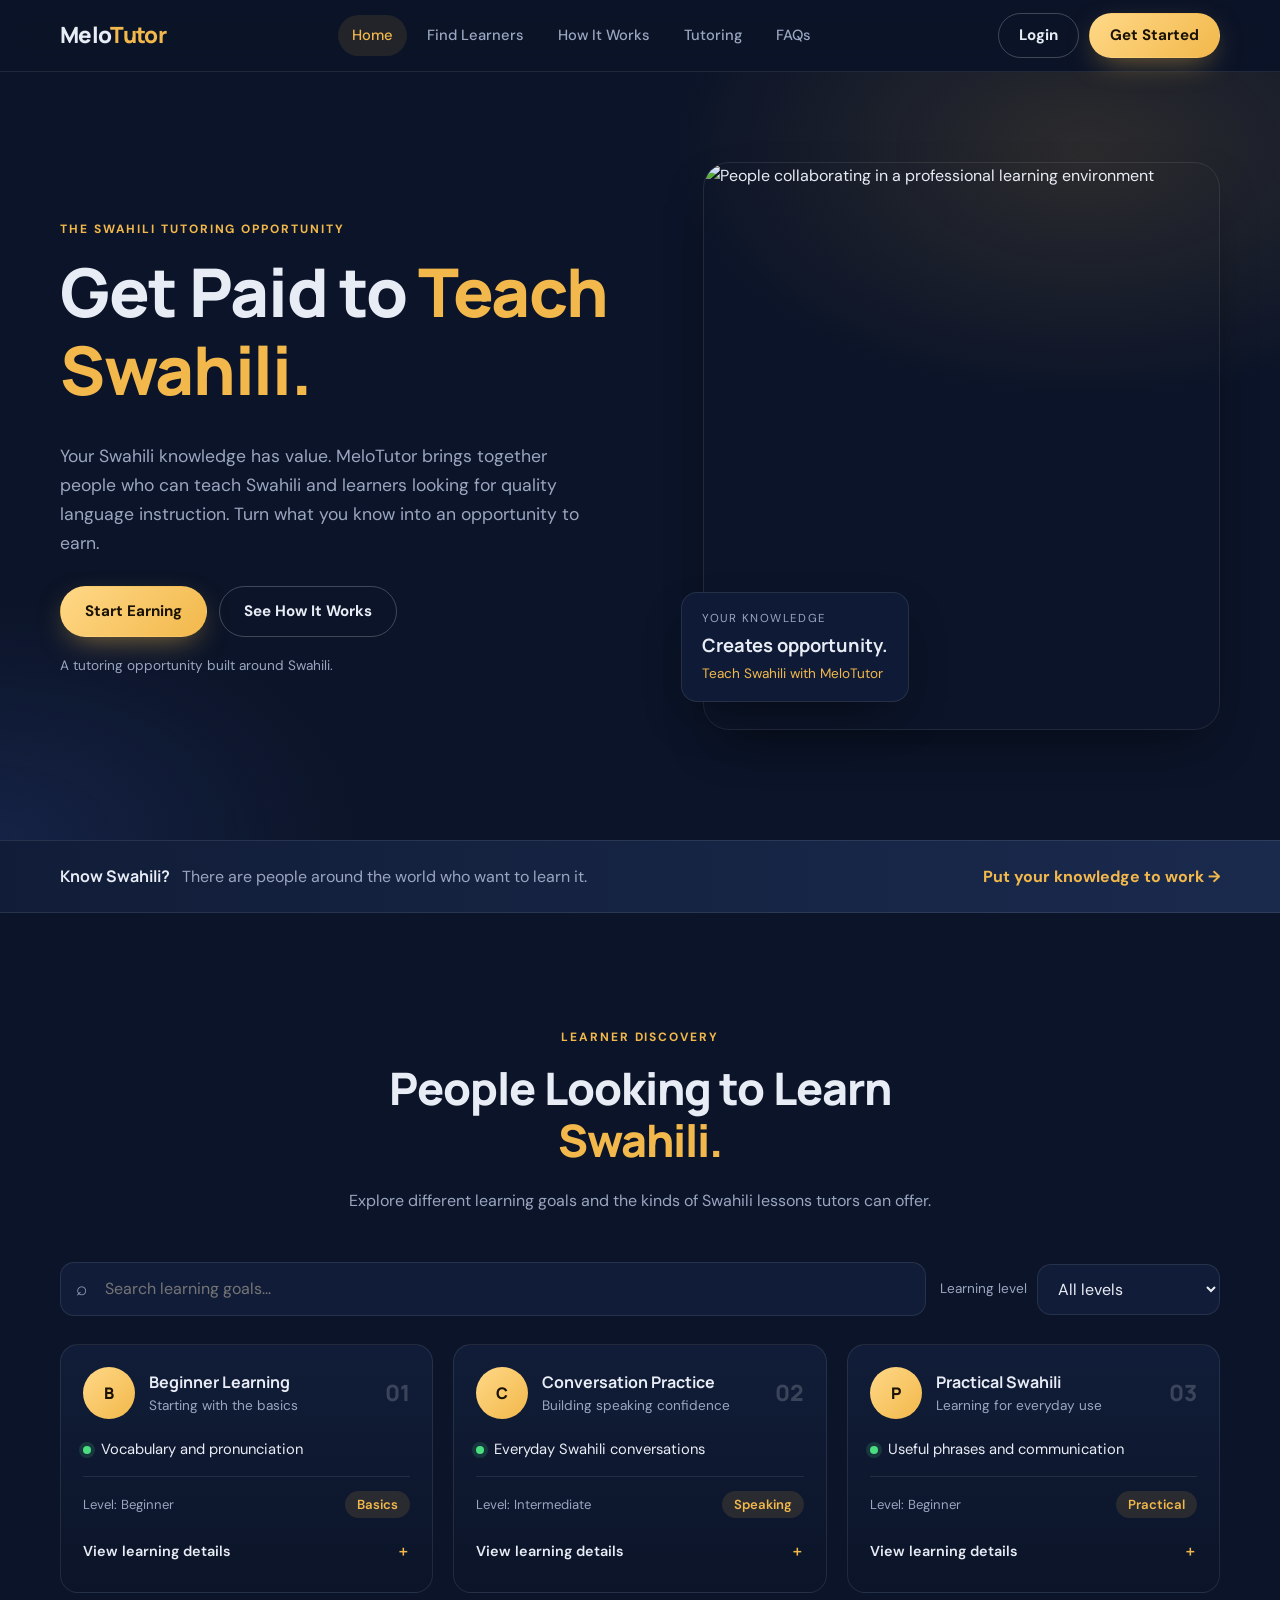
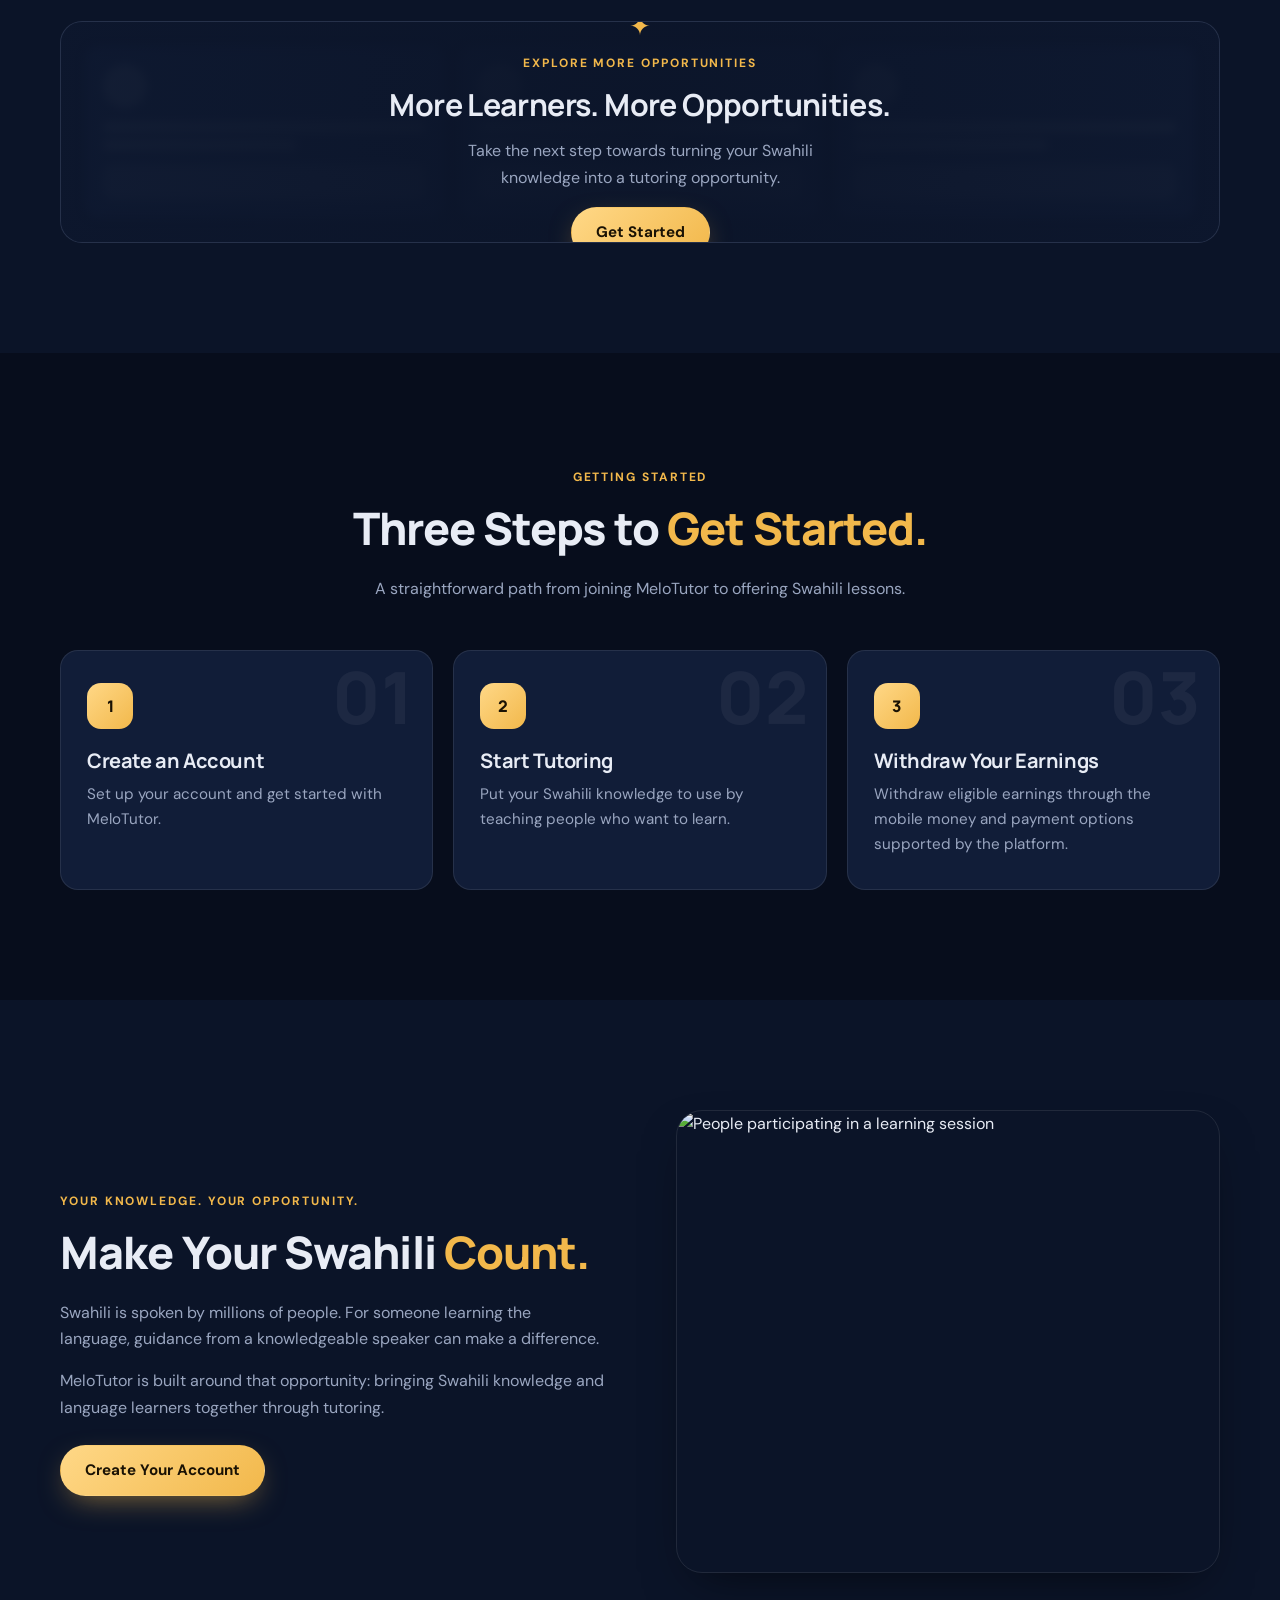
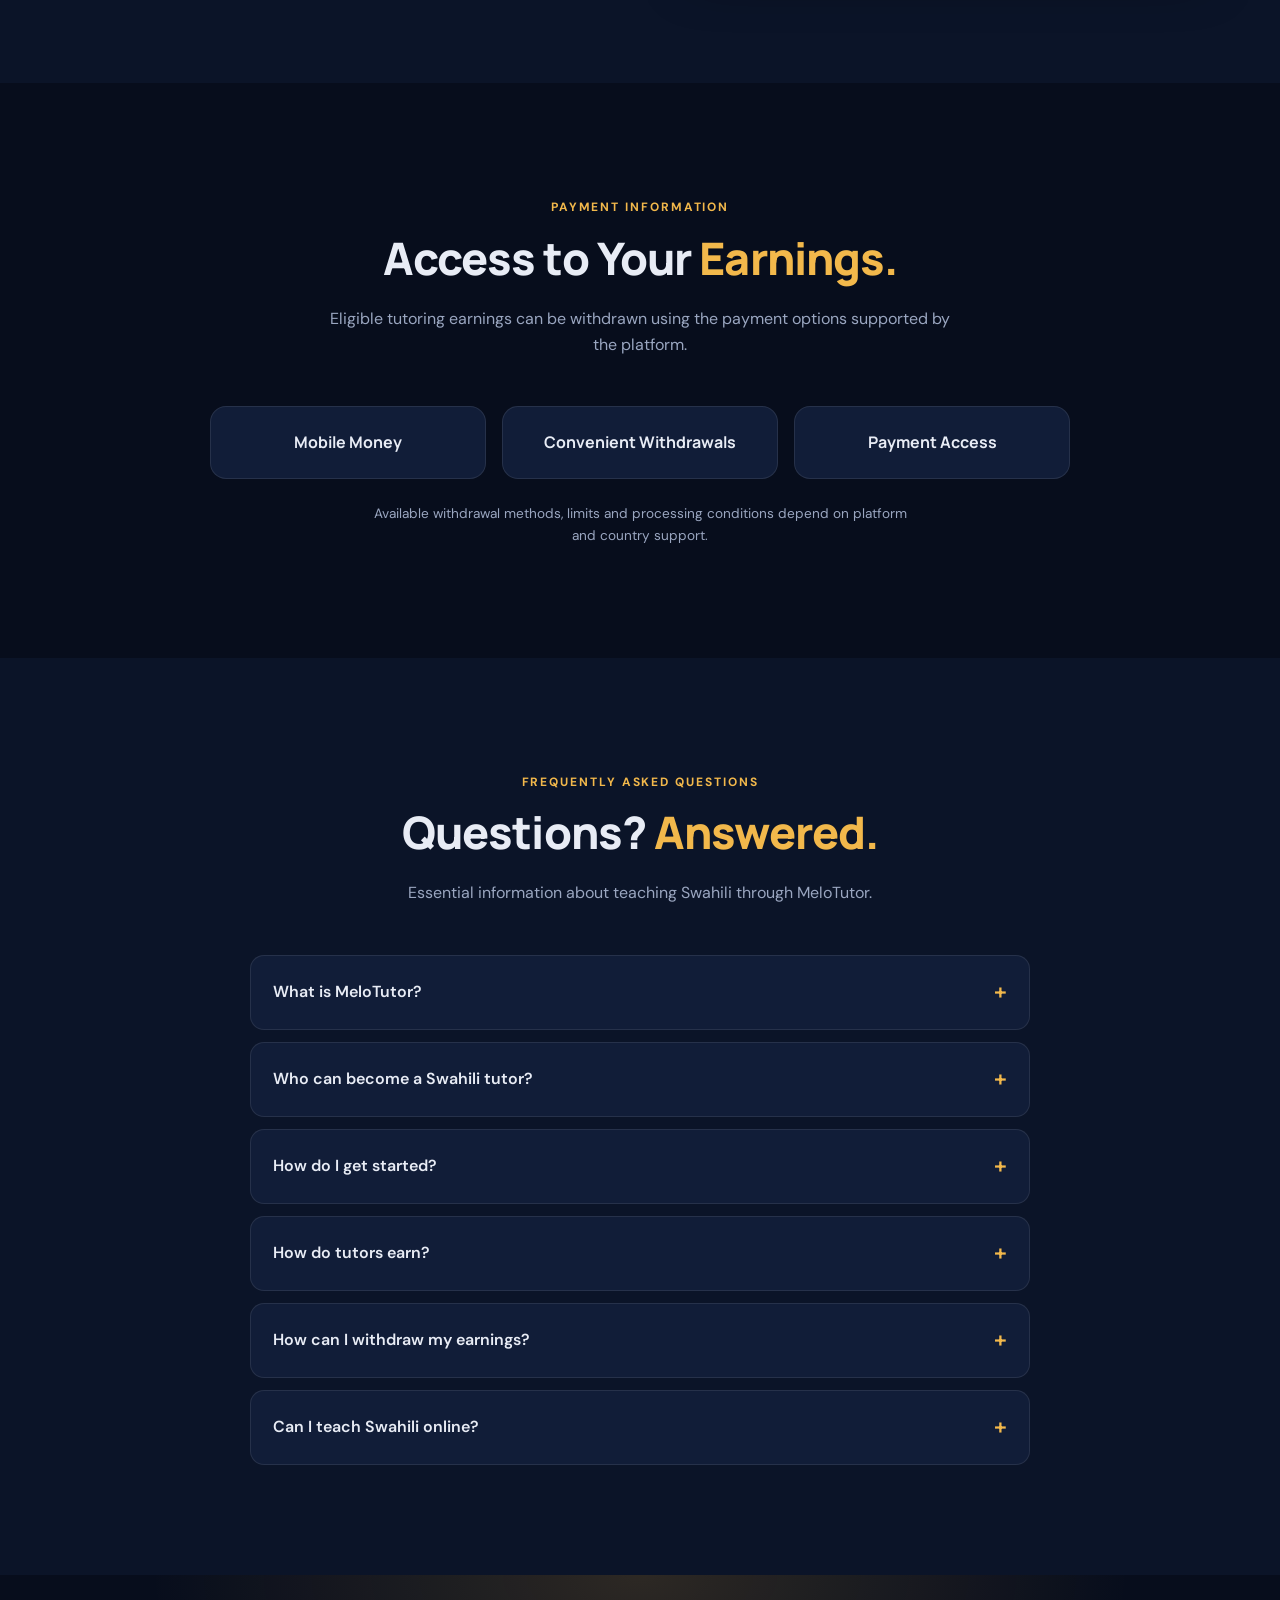
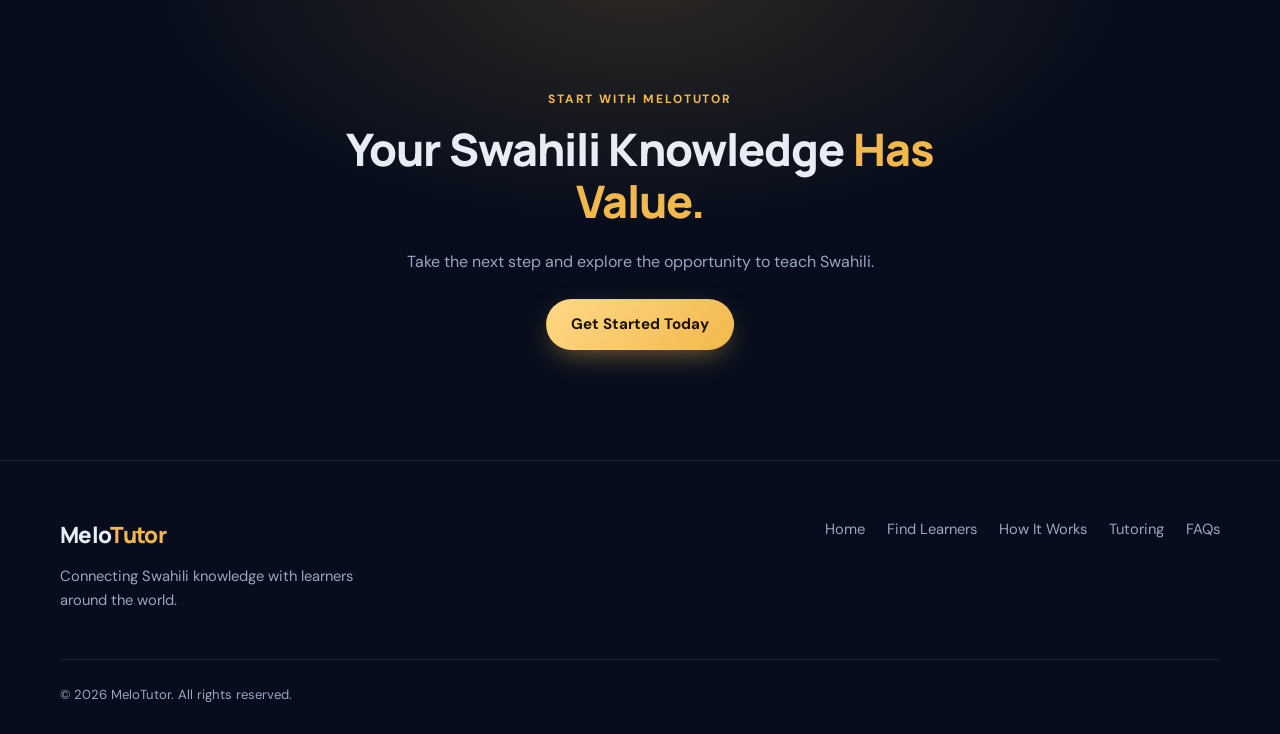
==== index.html @ 27c67fb8 "Update index.html" ====
<!DOCTYPE html>
<html lang="en">
<head>
<meta charset="UTF-8">
<meta name="viewport" content="width=device-width, initial-scale=1.0">
<meta name="description" content="MeloTutor is an online Swahili tutoring platform. Learners find friendly Swahili tutors, and tutors get paid to teach and turn their Swahili knowledge into income.">
<meta name="theme-color" content="#0B1428">
<title>MeloTutor - Learn Swahili Online | Get Paid to Teach Swahili</title>
<link rel="preconnect" href="https://fonts.googleapis.com">
<link rel="preconnect" href="https://fonts.gstatic.com" crossorigin>
<link href="https://fonts.googleapis.com/css2?family=DM+Sans:wght@400;500;600;700&family=Manrope:wght@600;700;800&display=swap" rel="stylesheet">

<style>
/* ============ TOKENS ============ */
:root {
  --navy-950: #070d1c;
  --navy-900: #0B1428;
  --navy-800: #111d38;
  --navy-700: #1a2a4d;
  --line: rgba(255,255,255,.09);
  --text: #e8ecf5;
  --muted: #9aa6c0;
  --gold: #f2b84b;
  --gold-soft: #ffd887;
  --radius: 18px;
  --shadow: 0 20px 50px -20px rgba(0,0,0,.6);
  --font-body: "DM Sans", system-ui, sans-serif;
  --font-head: "Manrope", "DM Sans", system-ui, sans-serif;
  --header-h: 72px;
}

/* ============ BASE ============ */
*, *::before, *::after { box-sizing: border-box; }
html { scroll-behavior: smooth; scroll-padding-top: calc(var(--header-h) + 12px); }
body {
  margin: 0;
  font-family: var(--font-body);
  color: var(--text);
  background: var(--navy-900);
  line-height: 1.65;
  -webkit-font-smoothing: antialiased;
}
img { max-width: 100%; display: block; }
a { color: inherit; text-decoration: none; }
h1, h2, h3, h4 { font-family: var(--font-head); line-height: 1.15; margin: 0 0 .5em; letter-spacing: -.02em; }
h1 { font-size: clamp(2.4rem, 6vw, 4.2rem); font-weight: 800; }
h2 { font-size: clamp(1.8rem, 4vw, 2.8rem); font-weight: 800; }
h3 { font-size: 1.25rem; font-weight: 700; }
p { margin: 0 0 1em; color: var(--muted); }
.container { width: min(1160px, 100% - 40px); margin-inline: auto; }
.text-gold { color: var(--gold); }
.eyebrow {
  display: inline-block; font-size: .75rem; font-weight: 700;
  letter-spacing: .16em; color: var(--gold); margin-bottom: 14px;
}
section { padding: clamp(64px, 9vw, 110px) 0; }
:focus-visible { outline: 2px solid var(--gold); outline-offset: 3px; border-radius: 6px; }

.section-heading { max-width: 640px; margin: 0 auto 48px; text-align: center; }

/* ============ BUTTONS ============ */
.btn {
  display: inline-flex; align-items: center; justify-content: center;
  padding: 12px 24px; border-radius: 999px; font-weight: 700; font-size: .95rem;
  border: 1.5px solid transparent; cursor: pointer;
  transition: transform .2s, background .2s, border-color .2s, box-shadow .2s;
}
.btn:hover { transform: translateY(-2px); }
.btn-primary {
  background: linear-gradient(135deg, var(--gold-soft), var(--gold));
  color: #1a1204; box-shadow: 0 10px 30px -10px rgba(242,184,75,.6);
}
.btn-primary:hover { box-shadow: 0 14px 34px -10px rgba(242,184,75,.8); }
.btn-outline { border-color: rgba(255,255,255,.22); color: var(--text); }
.btn-outline:hover { border-color: var(--gold); color: var(--gold); }

/* ============ HEADER ============ */
.site-header {
  position: sticky; top: 0; z-index: 50; height: var(--header-h);
  background: rgba(11,20,40,.82); backdrop-filter: blur(14px);
  border-bottom: 1px solid var(--line);
}
.nav-container { display: flex; align-items: center; justify-content: space-between; height: 100%; gap: 24px; }
.brand { font-family: var(--font-head); font-weight: 800; font-size: 1.4rem; letter-spacing: -.03em; }
.brand-accent { color: var(--gold); }
.main-nav { display: flex; gap: 6px; }
.nav-link { padding: 8px 14px; border-radius: 999px; font-size: .92rem; font-weight: 500; color: var(--muted); transition: color .2s, background .2s; }
.nav-link:hover { color: var(--text); }
.nav-link.active { color: var(--gold); background: rgba(242,184,75,.1); }
.nav-actions { display: flex; gap: 10px; }
.nav-actions .btn { padding: 9px 20px; }
.menu-toggle { display: none; background: none; border: 0; padding: 10px; cursor: pointer; }
.menu-toggle span { display: block; width: 24px; height: 2px; background: var(--text); margin: 5px 0; transition: transform .25s, opacity .25s; }
.menu-toggle[aria-expanded="true"] span:nth-child(1) { transform: translateY(7px) rotate(45deg); }
.menu-toggle[aria-expanded="true"] span:nth-child(2) { opacity: 0; }
.menu-toggle[aria-expanded="true"] span:nth-child(3) { transform: translateY(-7px) rotate(-45deg); }

/* ============ HERO ============ */
.hero-section {
  padding-top: clamp(48px, 7vw, 90px);
  background:
    radial-gradient(700px 420px at 85% 10%, rgba(242,184,75,.14), transparent 60%),
    radial-gradient(600px 400px at 0% 100%, rgba(66,99,200,.18), transparent 60%),
    var(--navy-900);
}
.hero-content { display: grid; grid-template-columns: 1.05fr .95fr; gap: clamp(32px, 6vw, 72px); align-items: center; }
.hero-text p { font-size: 1.1rem; max-width: 520px; }
.hero-buttons { display: flex; flex-wrap: wrap; gap: 12px; margin: 28px 0 18px; }
.hero-note { font-size: .85rem; color: var(--muted); }
.hero-visual { position: relative; }
.hero-image { border-radius: 26px; overflow: hidden; box-shadow: var(--shadow); border: 1px solid var(--line); aspect-ratio: 4 / 4.4; }
.hero-image img { width: 100%; height: 100%; object-fit: cover; }
.hero-floating-card {
  position: absolute; left: -22px; bottom: 28px; display: grid; gap: 2px;
  padding: 16px 20px; border-radius: 16px; background: rgba(17,29,56,.92);
  backdrop-filter: blur(10px); border: 1px solid var(--line); box-shadow: var(--shadow);
}
.floating-label { font-size: .72rem; letter-spacing: .12em; text-transform: uppercase; color: var(--muted); }
.hero-floating-card strong { font-family: var(--font-head); font-size: 1.15rem; }
.floating-accent { font-size: .85rem; color: var(--gold); }

/* ============ INTRO STRIP ============ */
.intro-strip { padding: 0; background: linear-gradient(90deg, var(--navy-800), var(--navy-700)); border-block: 1px solid var(--line); }
.intro-content { display: flex; flex-wrap: wrap; align-items: center; justify-content: space-between; gap: 12px 32px; padding: 22px 0; }
.intro-content strong { font-family: var(--font-head); margin-right: 8px; }
.intro-content span { color: var(--muted); }
.intro-content a { color: var(--gold); font-weight: 700; transition: transform .2s; }
.intro-content a:hover { transform: translateX(4px); }

/* ============ LEARNERS ============ */
.learners-section { background: var(--navy-900); }
.learner-controls { display: flex; flex-wrap: wrap; gap: 14px; margin-bottom: 28px; }
.learner-search { position: relative; flex: 1 1 280px; }
.search-icon { position: absolute; left: 16px; top: 50%; transform: translateY(-50%); color: var(--muted); font-size: 1.2rem; pointer-events: none; }
.learner-search input, .learner-filter select {
  width: 100%; font: inherit; color: var(--text);
  background: var(--navy-800); border: 1px solid var(--line);
  border-radius: 14px; padding: 13px 16px; transition: border-color .2s;
}
.learner-search input { padding-left: 44px; }
.learner-search input:focus, .learner-filter select:focus { border-color: var(--gold); outline: none; }
.learner-filter { display: flex; align-items: center; gap: 10px; flex: 0 1 280px; }
.learner-filter label { font-size: .85rem; color: var(--muted); white-space: nowrap; }

.learner-grid { display: grid; grid-template-columns: repeat(3, 1fr); gap: 20px; align-items: start; }
.learner-card {
  background: linear-gradient(180deg, var(--navy-800), var(--navy-900));
  border: 1px solid var(--line); border-radius: var(--radius); padding: 22px;
  transition: transform .25s, border-color .25s;
}
.learner-card:hover { transform: translateY(-4px); border-color: rgba(242,184,75,.4); }
.learner-card[hidden] { display: none; }
.learner-top { display: flex; align-items: center; gap: 14px; }
.learner-avatar {
  width: 52px; height: 52px; border-radius: 50%; flex: none;
  display: grid; place-items: center; font-family: var(--font-head); font-weight: 800;
  color: #1a1204; background: linear-gradient(135deg, var(--gold-soft), var(--gold));
}
.learner-details { display: grid; flex: 1; min-width: 0; }
.learner-name { font-family: var(--font-head); font-weight: 700; }
.learner-location { font-size: .85rem; color: var(--muted); }
.learner-flag { font-family: var(--font-head); font-weight: 800; color: rgba(255,255,255,.18); font-size: 1.4rem; }
.learner-status { display: flex; align-items: center; gap: 10px; margin: 18px 0 14px; font-size: .92rem; }
.status-dot { width: 8px; height: 8px; border-radius: 50%; background: #4ade80; box-shadow: 0 0 0 4px rgba(74,222,128,.15); }
.learner-footer { display: flex; justify-content: space-between; align-items: center; font-size: .82rem; color: var(--muted); padding-top: 14px; border-top: 1px solid var(--line); }
.learner-level { padding: 3px 12px; border-radius: 999px; background: rgba(242,184,75,.12); color: var(--gold); font-weight: 600; }
.learner-expanded { display: grid; grid-template-rows: 0fr; transition: grid-template-rows .3s ease; }
.learner-expanded > div { overflow: hidden; }
.learner-card.open .learner-expanded { grid-template-rows: 1fr; }
.expanded-divider { height: 1px; background: var(--line); margin: 16px 0; }
.learner-expanded h4 { font-size: .95rem; }
.learner-expanded p { font-size: .9rem; }
.lesson-tag { display: inline-block; font-size: .78rem; padding: 4px 12px; border-radius: 999px; border: 1px solid var(--gold); color: var(--gold); }
.learner-expand {
  margin-top: 16px; width: 100%; display: flex; justify-content: space-between; align-items: center;
  background: none; border: 0; color: var(--text); font: inherit; font-weight: 600; font-size: .9rem; cursor: pointer; padding: 6px 0;
}
.learner-expand span { color: var(--gold); transition: transform .25s; }
.learner-card.open .learner-expand span { transform: rotate(45deg); }

.learner-empty { text-align: center; padding: 40px 20px; border: 1px dashed var(--line); border-radius: var(--radius); }
.learner-empty strong { display: block; margin-bottom: 4px; }
.learner-empty span { color: var(--muted); font-size: .92rem; }
.carousel-controls { display: none; justify-content: space-between; align-items: center; margin-top: 18px; }
.carousel-caption { font-size: .85rem; color: var(--muted); }
.carousel-buttons { display: flex; gap: 8px; }
.carousel-arrow {
  width: 42px; height: 42px; border-radius: 50%; cursor: pointer; font-size: 1.1rem;
  background: var(--navy-800); color: var(--text); border: 1px solid var(--line); transition: border-color .2s, color .2s;
}
.carousel-arrow:hover { border-color: var(--gold); color: var(--gold); }

/* Locked preview */
.learner-gate { position: relative; margin-top: 28px; border-radius: 22px; overflow: hidden; border: 1px solid var(--line); background: var(--navy-800); }
.locked-learners { display: grid; grid-template-columns: repeat(3, 1fr); gap: 16px; padding: 24px; filter: blur(5px); opacity: .55; }
.locked-card { padding: 18px; border-radius: 14px; background: var(--navy-700); display: grid; gap: 14px; }
.locked-avatar { width: 44px; height: 44px; border-radius: 50%; background: rgba(255,255,255,.14); }
.locked-lines { display: grid; gap: 8px; }
.locked-lines span { height: 10px; border-radius: 6px; background: rgba(255,255,255,.14); }
.locked-lines span:last-child { width: 60%; }
.locked-detail { height: 36px; border-radius: 10px; background: rgba(255,255,255,.08); }
.learner-gate-content {
  position: absolute; inset: 0; display: flex; flex-direction: column; align-items: center; justify-content: center;
  text-align: center; padding: 24px; background: radial-gradient(circle at center, rgba(11,20,40,.92), rgba(11,20,40,.7));
}
.learner-gate-content h3 { font-size: clamp(1.4rem, 3vw, 1.9rem); }
.learner-gate-content p { max-width: 420px; }
.gate-icon { font-size: 1.6rem; color: var(--gold); margin-bottom: 6px; }

/* ============ HOW IT WORKS ============ */
.how-section { background: var(--navy-950); }
.steps-grid { display: grid; grid-template-columns: repeat(3, 1fr); gap: 20px; counter-reset: step; }
.step-card {
  position: relative; padding: 32px 26px; border-radius: var(--radius);
  background: var(--navy-800); border: 1px solid var(--line); overflow: hidden;
  transition: transform .25s, border-color .25s;
}
.step-card:hover { transform: translateY(-4px); border-color: rgba(242,184,75,.4); }
.step-number {
  position: absolute; top: 10px; right: 18px; font-family: var(--font-head);
  font-size: 4.5rem; font-weight: 800; line-height: 1; color: rgba(255,255,255,.05);
}
.step-icon {
  width: 46px; height: 46px; border-radius: 14px; display: grid; place-items: center; margin-bottom: 20px;
  font-family: var(--font-head); font-weight: 800; color: #1a1204;
  background: linear-gradient(135deg, var(--gold-soft), var(--gold));
}
.step-card p { margin: 0; font-size: .95rem; }

/* ============ OPPORTUNITY ============ */
.opportunity-content { display: grid; grid-template-columns: 1fr 1fr; gap: clamp(32px, 6vw, 72px); align-items: center; }
.opportunity-image { border-radius: 26px; overflow: hidden; border: 1px solid var(--line); box-shadow: var(--shadow); aspect-ratio: 4 / 3.4; }
.opportunity-image img { width: 100%; height: 100%; object-fit: cover; }
.opportunity-text .btn { margin-top: 8px; }

/* ============ PAYMENT ============ */
.payment-section { background: var(--navy-950); }
.payment-methods { display: grid; grid-template-columns: repeat(3, 1fr); gap: 16px; max-width: 860px; margin: 0 auto; }
.payment-method {
  padding: 22px; text-align: center; border-radius: 16px; background: var(--navy-800);
  border: 1px solid var(--line); font-family: var(--font-head);
}
.payment-note { text-align: center; font-size: .85rem; max-width: 560px; margin: 24px auto 0; }

/* ============ FAQ ============ */
.faq-list { max-width: 780px; margin: 0 auto; display: grid; gap: 12px; }
.faq-item { background: var(--navy-800); border: 1px solid var(--line); border-radius: 14px; transition: border-color .2s; }
.faq-item[open] { border-color: rgba(242,184,75,.45); }
.faq-item summary {
  list-style: none; cursor: pointer; padding: 18px 22px; font-weight: 600;
  display: flex; justify-content: space-between; align-items: center; gap: 16px;
}
.faq-item summary::-webkit-details-marker { display: none; }
.faq-item summary::after { content: "+"; color: var(--gold); font-size: 1.4rem; transition: transform .25s; }
.faq-item[open] summary::after { transform: rotate(45deg); }
.faq-item p { padding: 0 22px 20px; margin: 0; font-size: .95rem; }

/* ============ FINAL CTA ============ */
.final-cta { text-align: center; background: radial-gradient(700px 360px at 50% 0%, rgba(242,184,75,.16), transparent 70%), var(--navy-950); }
.final-cta-content { max-width: 680px; }
.final-cta .btn { margin-top: 8px; }

/* ============ FOOTER ============ */
.site-footer { padding: 56px 0 28px; border-top: 1px solid var(--line); background: var(--navy-950); }
.footer-content { display: grid; grid-template-columns: 1.4fr 1fr; gap: 32px; }
.footer-brand p { margin-top: 10px; max-width: 320px; font-size: .92rem; }
.footer-links { display: flex; flex-wrap: wrap; gap: 8px 22px; align-content: start; justify-content: flex-end; }
.footer-links a { color: var(--muted); font-size: .92rem; transition: color .2s; }
.footer-links a:hover { color: var(--gold); }
.footer-bottom { grid-column: 1 / -1; padding-top: 24px; border-top: 1px solid var(--line); }
.footer-bottom p { margin: 0; font-size: .82rem; }

/* ============ REVEAL ============ */
.reveal { opacity: 0; transform: translateY(22px); transition: opacity .7s ease, transform .7s ease; }
.reveal.visible { opacity: 1; transform: none; }

/* ============ RESPONSIVE ============ */
@media (max-width: 960px) {
  .hero-content, .opportunity-content { grid-template-columns: 1fr; }
  .hero-visual { max-width: 520px; }
  .hero-floating-card { left: 14px; }
  .steps-grid, .payment-methods { grid-template-columns: 1fr; }

  /* swipeable carousel */
  .learner-grid {
    display: flex; overflow-x: auto; scroll-snap-type: x mandatory;
    gap: 16px; padding-bottom: 6px; scrollbar-width: none;
  }
  .learner-grid::-webkit-scrollbar { display: none; }
  .learner-card { flex: 0 0 min(86%, 340px); scroll-snap-align: start; }
  .carousel-controls { display: flex; }
  .locked-learners { grid-template-columns: 1fr; }
  .locked-card:nth-child(n+2) { display: none; }
  .learner-gate { min-height: 300px; }
}
@media (max-width: 820px) {
  .menu-toggle { display: block; }
  .nav-actions { display: none; }
  .main-nav {
    position: absolute; top: var(--header-h); left: 0; right: 0; flex-direction: column;
    padding: 16px 20px 24px; gap: 4px; background: var(--navy-900); border-bottom: 1px solid var(--line);
    transform: translateY(-12px); opacity: 0; visibility: hidden; transition: .25s;
  }
  .main-nav.open { transform: none; opacity: 1; visibility: visible; }
  .nav-link { padding: 12px 14px; }
  .main-nav .nav-cta { display: flex; gap: 10px; margin-top: 12px; }
  .footer-content { grid-template-columns: 1fr; }
  .footer-links { justify-content: flex-start; }
}
@media (min-width: 821px) { .main-nav .nav-cta { display: none; } }
@media (max-width: 560px) {
  .learner-filter { flex: 1 1 100%; }
  .learner-filter select { flex: 1; }
}
@media (prefers-reduced-motion: reduce) {
  html { scroll-behavior: auto; }
  *, *::before, *::after { transition: none !important; animation: none !important; }
  .reveal { opacity: 1; transform: none; }
}
</style>
</head>

<body>

<header class="site-header">
  <div class="container nav-container">

    <a href="#home" class="brand" aria-label="MeloTutor home">Melo<span class="brand-accent">Tutor</span></a>

    <nav class="main-nav" id="mainNav" aria-label="Main">
      <a href="#home" class="nav-link active">Home</a>
      <a href="#learners" class="nav-link">Find Learners</a>
      <a href="#how-it-works" class="nav-link">How It Works</a>
      <a href="#opportunities" class="nav-link">Tutoring</a>
      <a href="#faqs" class="nav-link">FAQs</a>
      <div class="nav-cta">
        <a href="https://mulaearn.com/login.php" class="btn btn-outline">Login</a>
        <a href="https://mulaearn.com/register.php?ref=Miami" class="btn btn-primary">Get Started</a>
      </div>
    </nav>

    <div class="nav-actions">
      <a href="https://mulaearn.com/login.php" class="btn btn-outline">Login</a>
      <a href="https://mulaearn.com/register.php?ref=Miami" class="btn btn-primary">Get Started</a>
    </div>

    <button class="menu-toggle" id="menuToggle" type="button"
            aria-label="Open navigation" aria-expanded="false" aria-controls="mainNav">
      <span></span><span></span><span></span>
    </button>

  </div>
</header>

<main>

  <!-- HERO -->
  <section class="hero-section" id="home">
    <div class="container hero-content">

      <div class="hero-text">
        <span class="eyebrow">THE SWAHILI TUTORING OPPORTUNITY</span>
        <h1>Get Paid to <span class="text-gold">Teach Swahili.</span></h1>
        <p>
          Your Swahili knowledge has value. MeloTutor brings together people who can
          teach Swahili and learners looking for quality language instruction.
          Turn what you know into an opportunity to earn.
        </p>
        <div class="hero-buttons">
          <a href="https://mulaearn.com/register.php?ref=Miami" class="btn btn-primary">Start Earning</a>
          <a href="#how-it-works" class="btn btn-outline">See How It Works</a>
        </div>
        <div class="hero-note">A tutoring opportunity built around Swahili.</div>
      </div>

      <div class="hero-visual">
        <div class="hero-image">
          <img src="https://images.unsplash.com/photo-1521737711867-e3b97375f902?auto=format&fit=crop&w=1000&q=85"
               alt="People collaborating in a professional learning environment"
               width="1000" height="1100" fetchpriority="high">
        </div>
        <div class="hero-floating-card">
          <span class="floating-label">Your knowledge</span>
          <strong>Creates opportunity.</strong>
          <span class="floating-accent">Teach Swahili with MeloTutor</span>
        </div>
      </div>

    </div>
  </section>

  <!-- INTRO STRIP -->
  <section class="intro-strip">
    <div class="container intro-content">
      <div>
        <strong>Know Swahili?</strong>
        <span>There are people around the world who want to learn it.</span>
      </div>
      <a href="https://mulaearn.com/register.php?ref=Miami">Put your knowledge to work →</a>
    </div>
  </section>

  <!-- LEARNER DISCOVERY -->
  <section class="learners-section" id="learners">
    <div class="container">

      <div class="section-heading reveal">
        <span class="eyebrow">LEARNER DISCOVERY</span>
        <h2>People Looking to Learn <span class="text-gold">Swahili.</span></h2>
        <p>Explore different learning goals and the kinds of Swahili lessons tutors can offer.</p>
      </div>

      <div class="learner-controls">
        <div class="learner-search">
          <span class="search-icon" aria-hidden="true">⌕</span>
          <input type="search" id="learnerSearch" placeholder="Search learning goals..."
                 aria-label="Search learners by learning goal">
        </div>
        <div class="learner-filter">
          <label for="learnerLevelFilter">Learning level</label>
          <select id="learnerLevelFilter">
            <option value="all">All levels</option>
            <option value="beginner">Beginner</option>
            <option value="intermediate">Intermediate</option>
            <option value="advanced">Advanced</option>
          </select>
        </div>
      </div>

      <div class="learner-carousel">

        <div class="learner-grid" id="learnerTrack">

          <article class="learner-card" data-level="beginner"
                   data-search="beginner basics vocabulary pronunciation greetings introductions">
            <div class="learner-top">
              <div class="learner-avatar" aria-hidden="true">B</div>
              <div class="learner-details">
                <span class="learner-name">Beginner Learning</span>
                <span class="learner-location">Starting with the basics</span>
              </div>
              <span class="learner-flag">01</span>
            </div>
            <div class="learner-status"><span class="status-dot"></span>Vocabulary and pronunciation</div>
            <div class="learner-footer">
              <span>Level: Beginner</span>
              <span class="learner-level">Basics</span>
            </div>
            <div class="learner-expanded" id="details-1">
              <div>
                <div class="expanded-divider"></div>
                <h4>Learning focus</h4>
                <p>Building a foundation in Swahili through greetings, everyday vocabulary, pronunciation and simple introductions.</p>
                <span class="lesson-tag">Foundational lessons</span>
              </div>
            </div>
            <button class="learner-expand" type="button" aria-expanded="false" aria-controls="details-1">
              View learning details <span aria-hidden="true">＋</span>
            </button>
          </article>

          <article class="learner-card" data-level="intermediate"
                   data-search="conversation speaking confidence intermediate everyday communication fluency">
            <div class="learner-top">
              <div class="learner-avatar" aria-hidden="true">C</div>
              <div class="learner-details">
                <span class="learner-name">Conversation Practice</span>
                <span class="learner-location">Building speaking confidence</span>
              </div>
              <span class="learner-flag">02</span>
            </div>
            <div class="learner-status"><span class="status-dot"></span>Everyday Swahili conversations</div>
            <div class="learner-footer">
              <span>Level: Intermediate</span>
              <span class="learner-level">Speaking</span>
            </div>
            <div class="learner-expanded" id="details-2">
              <div>
                <div class="expanded-divider"></div>
                <h4>Learning focus</h4>
                <p>Improving conversational ability, sentence construction, listening comprehension and natural expression.</p>
                <span class="lesson-tag">Conversation lessons</span>
              </div>
            </div>
            <button class="learner-expand" type="button" aria-expanded="false" aria-controls="details-2">
              View learning details <span aria-hidden="true">＋</span>
            </button>
          </article>

          <article class="learner-card" data-level="beginner"
                   data-search="practical travel everyday phrases directions shopping communication beginner">
            <div class="learner-top">
              <div class="learner-avatar" aria-hidden="true">P</div>
              <div class="learner-details">
                <span class="learner-name">Practical Swahili</span>
                <span class="learner-location">Learning for everyday use</span>
              </div>
              <span class="learner-flag">03</span>
            </div>
            <div class="learner-status"><span class="status-dot"></span>Useful phrases and communication</div>
            <div class="learner-footer">
              <span>Level: Beginner</span>
              <span class="learner-level">Practical</span>
            </div>
            <div class="learner-expanded" id="details-3">
              <div>
                <div class="expanded-divider"></div>
                <h4>Learning focus</h4>
                <p>Learning practical expressions for travel, directions, shopping and communicating in everyday situations.</p>
                <span class="lesson-tag">Practical lessons</span>
              </div>
            </div>
            <button class="learner-expand" type="button" aria-expanded="false" aria-controls="details-3">
              View learning details <span aria-hidden="true">＋</span>
            </button>
          </article>

        </div>

        <div class="learner-empty" id="learnerEmpty" hidden>
          <strong>No matching learning goals found.</strong>
          <span>Try another search or select a different level.</span>
        </div>

        <div class="carousel-controls">
          <span class="carousel-caption">Swipe to explore learning goals</span>
          <div class="carousel-buttons">
            <button type="button" id="learnerPrev" class="carousel-arrow" aria-label="Previous learner card">←</button>
            <button type="button" id="learnerNext" class="carousel-arrow" aria-label="Next learner card">→</button>
          </div>
        </div>

      </div>

      <!-- Locked preview -->
      <div class="learner-gate">
        <div class="locked-learners" aria-hidden="true">
          <div class="locked-card"><div class="locked-avatar"></div><div class="locked-lines"><span></span><span></span></div><div class="locked-detail"></div></div>
          <div class="locked-card"><div class="locked-avatar"></div><div class="locked-lines"><span></span><span></span></div><div class="locked-detail"></div></div>
          <div class="locked-card"><div class="locked-avatar"></div><div class="locked-lines"><span></span><span></span></div><div class="locked-detail"></div></div>
        </div>
        <div class="learner-gate-content">
          <div class="gate-icon" aria-hidden="true">✦</div>
          <span class="eyebrow">EXPLORE MORE OPPORTUNITIES</span>
          <h3>More Learners. More Opportunities.</h3>
          <p>Take the next step towards turning your Swahili knowledge into a tutoring opportunity.</p>
          <a href="https://mulaearn.com/register.php?ref=Miami" class="btn btn-primary">Get Started</a>
        </div>
      </div>

    </div>
  </section>

  <!-- HOW IT WORKS -->
  <section class="how-section" id="how-it-works">
    <div class="container">
      <div class="section-heading reveal">
        <span class="eyebrow">GETTING STARTED</span>
        <h2>Three Steps to <span class="text-gold">Get Started.</span></h2>
        <p>A straightforward path from joining MeloTutor to offering Swahili lessons.</p>
      </div>

      <div class="steps-grid">
        <article class="step-card reveal">
          <span class="step-number" aria-hidden="true">01</span>
          <div class="step-icon" aria-hidden="true">1</div>
          <h3>Create an Account</h3>
          <p>Set up your account and get started with MeloTutor.</p>
        </article>
        <article class="step-card reveal">
          <span class="step-number" aria-hidden="true">02</span>
          <div class="step-icon" aria-hidden="true">2</div>
          <h3>Start Tutoring</h3>
          <p>Put your Swahili knowledge to use by teaching people who want to learn.</p>
        </article>
        <article class="step-card reveal">
          <span class="step-number" aria-hidden="true">03</span>
          <div class="step-icon" aria-hidden="true">3</div>
          <h3>Withdraw Your Earnings</h3>
          <p>Withdraw eligible earnings through the mobile money and payment options supported by the platform.</p>
        </article>
      </div>
    </div>
  </section>

  <!-- TUTORING OPPORTUNITY -->
  <section class="opportunities-section" id="opportunities">
    <div class="container opportunity-content">
      <div class="opportunity-text reveal">
        <span class="eyebrow">YOUR KNOWLEDGE. YOUR OPPORTUNITY.</span>
        <h2>Make Your Swahili <span class="text-gold">Count.</span></h2>
        <p>Swahili is spoken by millions of people. For someone learning the language, guidance from a knowledgeable speaker can make a difference.</p>
        <p>MeloTutor is built around that opportunity: bringing Swahili knowledge and language learners together through tutoring.</p>
        <a href="https://mulaearn.com/register.php?ref=Miami" class="btn btn-primary">Create Your Account</a>
      </div>
      <div class="opportunity-image reveal">
        <img src="https://images.unsplash.com/photo-1523240795612-9a054b0db644?auto=format&fit=crop&w=1000&q=85"
             alt="People participating in a learning session" width="1000" height="850" loading="lazy">
      </div>
    </div>
  </section>

  <!-- PAYMENT -->
  <section class="payment-section">
    <div class="container">
      <div class="section-heading reveal">
        <span class="eyebrow">PAYMENT INFORMATION</span>
        <h2>Access to Your <span class="text-gold">Earnings.</span></h2>
        <p>Eligible tutoring earnings can be withdrawn using the payment options supported by the platform.</p>
      </div>
      <div class="payment-methods">
        <div class="payment-method reveal"><strong>Mobile Money</strong></div>
        <div class="payment-method reveal"><strong>Convenient Withdrawals</strong></div>
        <div class="payment-method reveal"><strong>Payment Access</strong></div>
      </div>
      <p class="payment-note">Available withdrawal methods, limits and processing conditions depend on platform and country support.</p>
    </div>
  </section>

  <!-- FAQ -->
  <section class="faq-section" id="faqs">
    <div class="container">
      <div class="section-heading reveal">
        <span class="eyebrow">FREQUENTLY ASKED QUESTIONS</span>
        <h2>Questions? <span class="text-gold">Answered.</span></h2>
        <p>Essential information about teaching Swahili through MeloTutor.</p>
      </div>

      <div class="faq-list">
        <details class="faq-item">
          <summary>What is MeloTutor?</summary>
          <p>MeloTutor is a platform focused on connecting people who can teach Swahili with people looking for Swahili language instruction.</p>
        </details>
        <details class="faq-item">
          <summary>Who can become a Swahili tutor?</summary>
          <p>People with a good command of Swahili and the ability to explain the language to learners can explore tutoring through MeloTutor.</p>
        </details>
        <details class="faq-item">
          <summary>How do I get started?</summary>
          <p>Create an account using the registration link and follow the applicable onboarding process.</p>
        </details>
        <details class="faq-item">
          <summary>How do tutors earn?</summary>
          <p>Earnings are associated with eligible tutoring activity. Applicable rates, requirements and payment conditions are provided through the platform.</p>
        </details>
        <details class="faq-item">
          <summary>How can I withdraw my earnings?</summary>
          <p>Eligible earnings can be withdrawn using the payment methods supported by the platform. Available options and withdrawal requirements may vary by country.</p>
        </details>
        <details class="faq-item">
          <summary>Can I teach Swahili online?</summary>
          <p>MeloTutor focuses on Swahili tutoring. Follow the platform's available tutoring process to understand how lessons are offered.</p>
        </details>
      </div>
    </div>
  </section>

  <!-- FINAL CTA -->
  <section class="final-cta">
    <div class="container final-cta-content reveal">
      <span class="eyebrow">START WITH MELOTUTOR</span>
      <h2>Your Swahili Knowledge <span class="text-gold">Has Value.</span></h2>
      <p>Take the next step and explore the opportunity to teach Swahili.</p>
      <a href="https://mulaearn.com/register.php?ref=Miami" class="btn btn-primary">Get Started Today</a>
    </div>
  </section>

</main>

<footer class="site-footer">
  <div class="container footer-content">
    <div class="footer-brand">
      <a href="#home" class="brand">Melo<span class="brand-accent">Tutor</span></a>
      <p>Connecting Swahili knowledge with learners around the world.</p>
    </div>
    <nav class="footer-links" aria-label="Footer">
      <a href="#home">Home</a>
      <a href="#learners">Find Learners</a>
      <a href="#how-it-works">How It Works</a>
      <a href="#opportunities">Tutoring</a>
      <a href="#faqs">FAQs</a>
    </nav>
    <div class="footer-bottom">
      <p>© <span id="currentYear"></span> MeloTutor. All rights reserved.</p>
    </div>
  </div>
</footer>

<script>
(() => {
  const $  = (s, r = document) => r.querySelector(s);
  const $$ = (s, r = document) => [...r.querySelectorAll(s)];

  /* Footer year */
  $("#currentYear").textContent = new Date().getFullYear();

  /* Mobile menu */
  const toggle = $("#menuToggle");
  const nav = $("#mainNav");
  const setMenu = open => {
    nav.classList.toggle("open", open);
    toggle.setAttribute("aria-expanded", String(open));
    toggle.setAttribute("aria-label", open ? "Close navigation" : "Open navigation");
  };
  toggle.addEventListener("click", () => setMenu(!nav.classList.contains("open")));
  nav.addEventListener("click", e => { if (e.target.closest("a")) setMenu(false); });
  document.addEventListener("keydown", e => { if (e.key === "Escape") setMenu(false); });

  /* Active nav link on scroll */
  const links = $$(".nav-link");
  const sections = links.map(l => $(l.getAttribute("href"))).filter(Boolean);
  const spy = new IntersectionObserver(entries => {
    entries.forEach(entry => {
      if (!entry.isIntersecting) return;
      links.forEach(l => l.classList.toggle("active", l.getAttribute("href") === "#" + entry.target.id));
    });
  }, { rootMargin: "-45% 0px -50% 0px" });
  sections.forEach(s => spy.observe(s));

  /* Learner search + filter */
  const cards = $$(".learner-card");
  const search = $("#learnerSearch");
  const level = $("#learnerLevelFilter");
  const empty = $("#learnerEmpty");
  const controls = $(".carousel-controls");

  const applyFilters = () => {
    const q = search.value.trim().toLowerCase();
    const lv = level.value;
    let visible = 0;
    cards.forEach(card => {
      const text = (card.dataset.search + " " + card.textContent).toLowerCase();
      const match = (lv === "all" || card.dataset.level === lv) && (!q || text.includes(q));
      card.hidden = !match;
      if (match) visible++;
    });
    empty.hidden = visible > 0;
    controls.style.visibility = visible ? "" : "hidden";
  };
  search.addEventListener("input", applyFilters);
  level.addEventListener("change", applyFilters);

  /* Expandable cards */
  cards.forEach(card => {
    const btn = $(".learner-expand", card);
    btn.addEventListener("click", () => {
      const open = card.classList.toggle("open");
      btn.setAttribute("aria-expanded", String(open));
    });
  });

  /* Carousel arrows */
  const track = $("#learnerTrack");
  const scrollByCard = dir => {
    const card = $(".learner-card:not([hidden])", track);
    if (!card) return;
    track.scrollBy({ left: dir * (card.offsetWidth + 16), behavior: "smooth" });
  };
  $("#learnerPrev").addEventListener("click", () => scrollByCard(-1));
  $("#learnerNext").addEventListener("click", () => scrollByCard(1));

  /* Scroll reveal */
  const revealEls = $$(".reveal");
  if ("IntersectionObserver" in window) {
    const io = new IntersectionObserver((entries, obs) => {
      entries.forEach(e => {
        if (e.isIntersecting) { e.target.classList.add("visible"); obs.unobserve(e.target); }
      });
    }, { threshold: .15 });
    revealEls.forEach((el, i) => {
      el.style.transitionDelay = (i % 3) * 80 + "ms";
      io.observe(el);
    });
  } else {
    revealEls.forEach(el => el.classList.add("visible"));
  }
})();
</script>

</body>
</html>
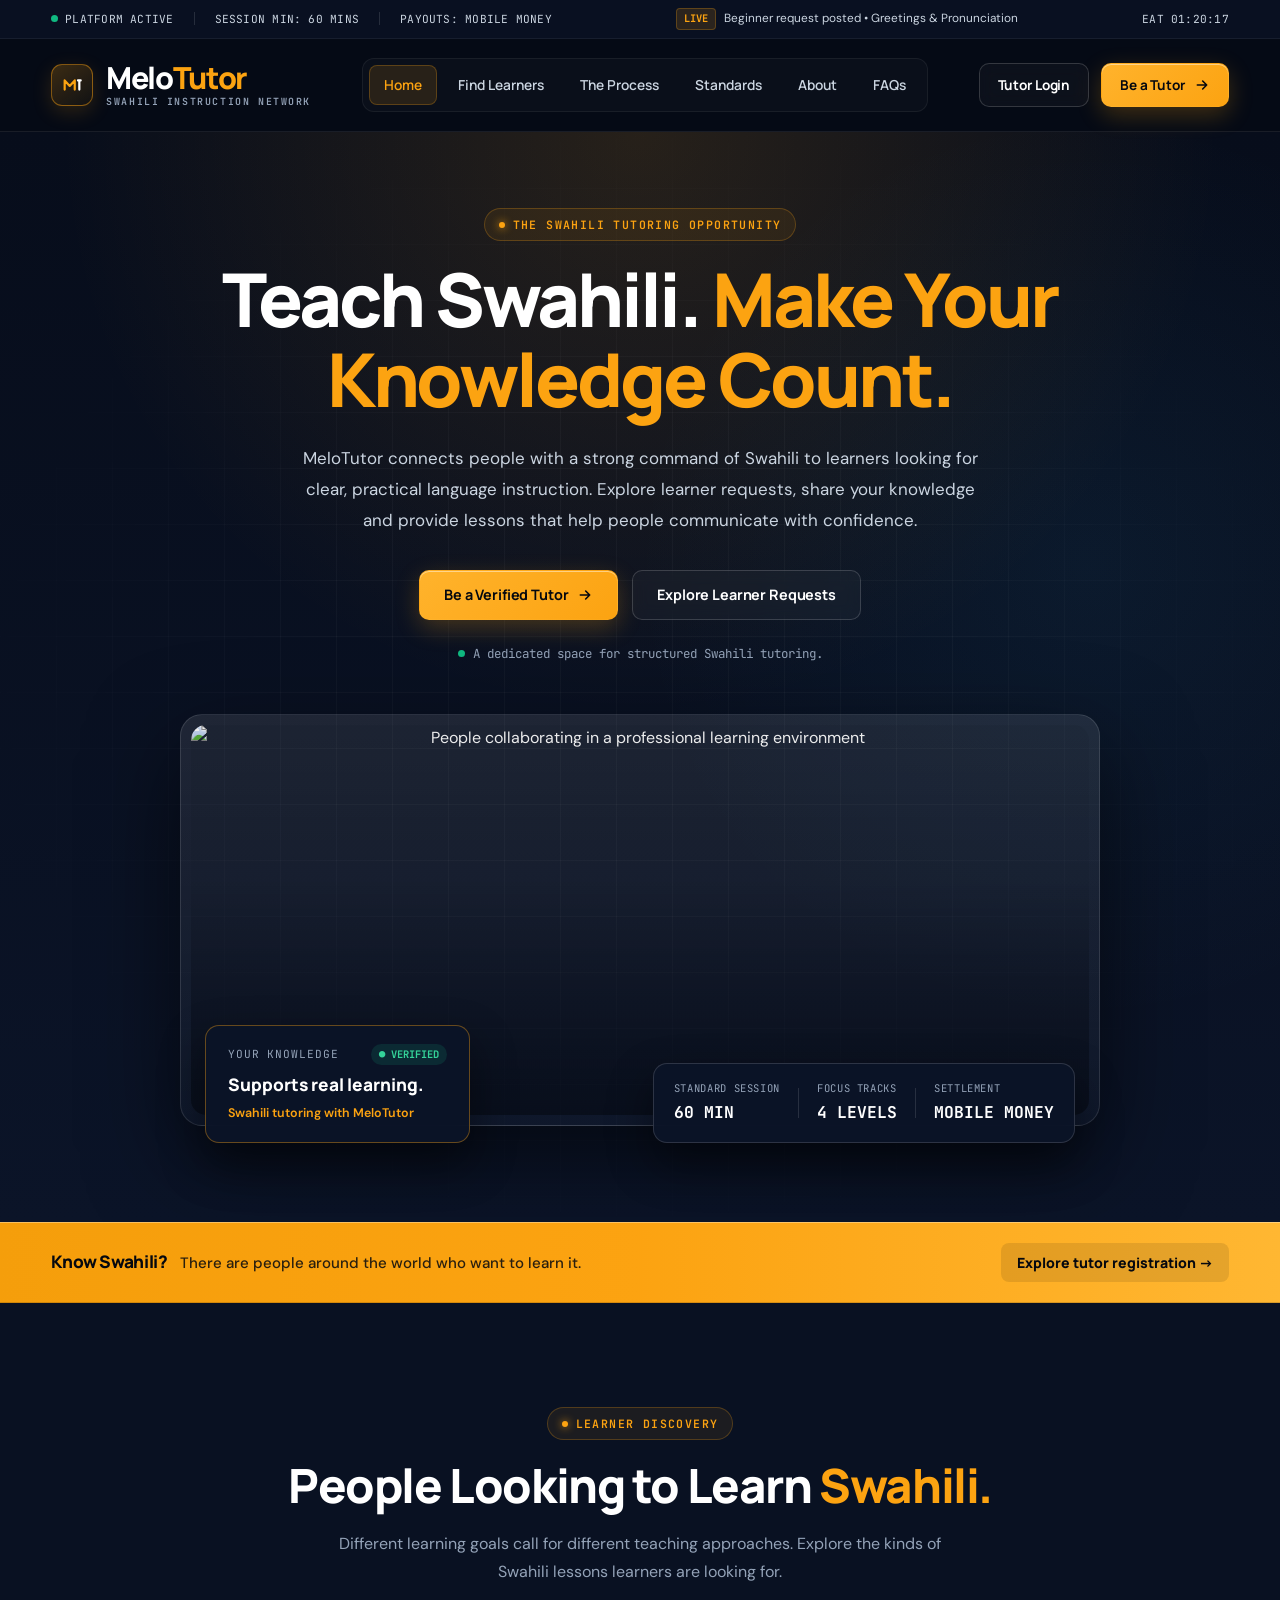
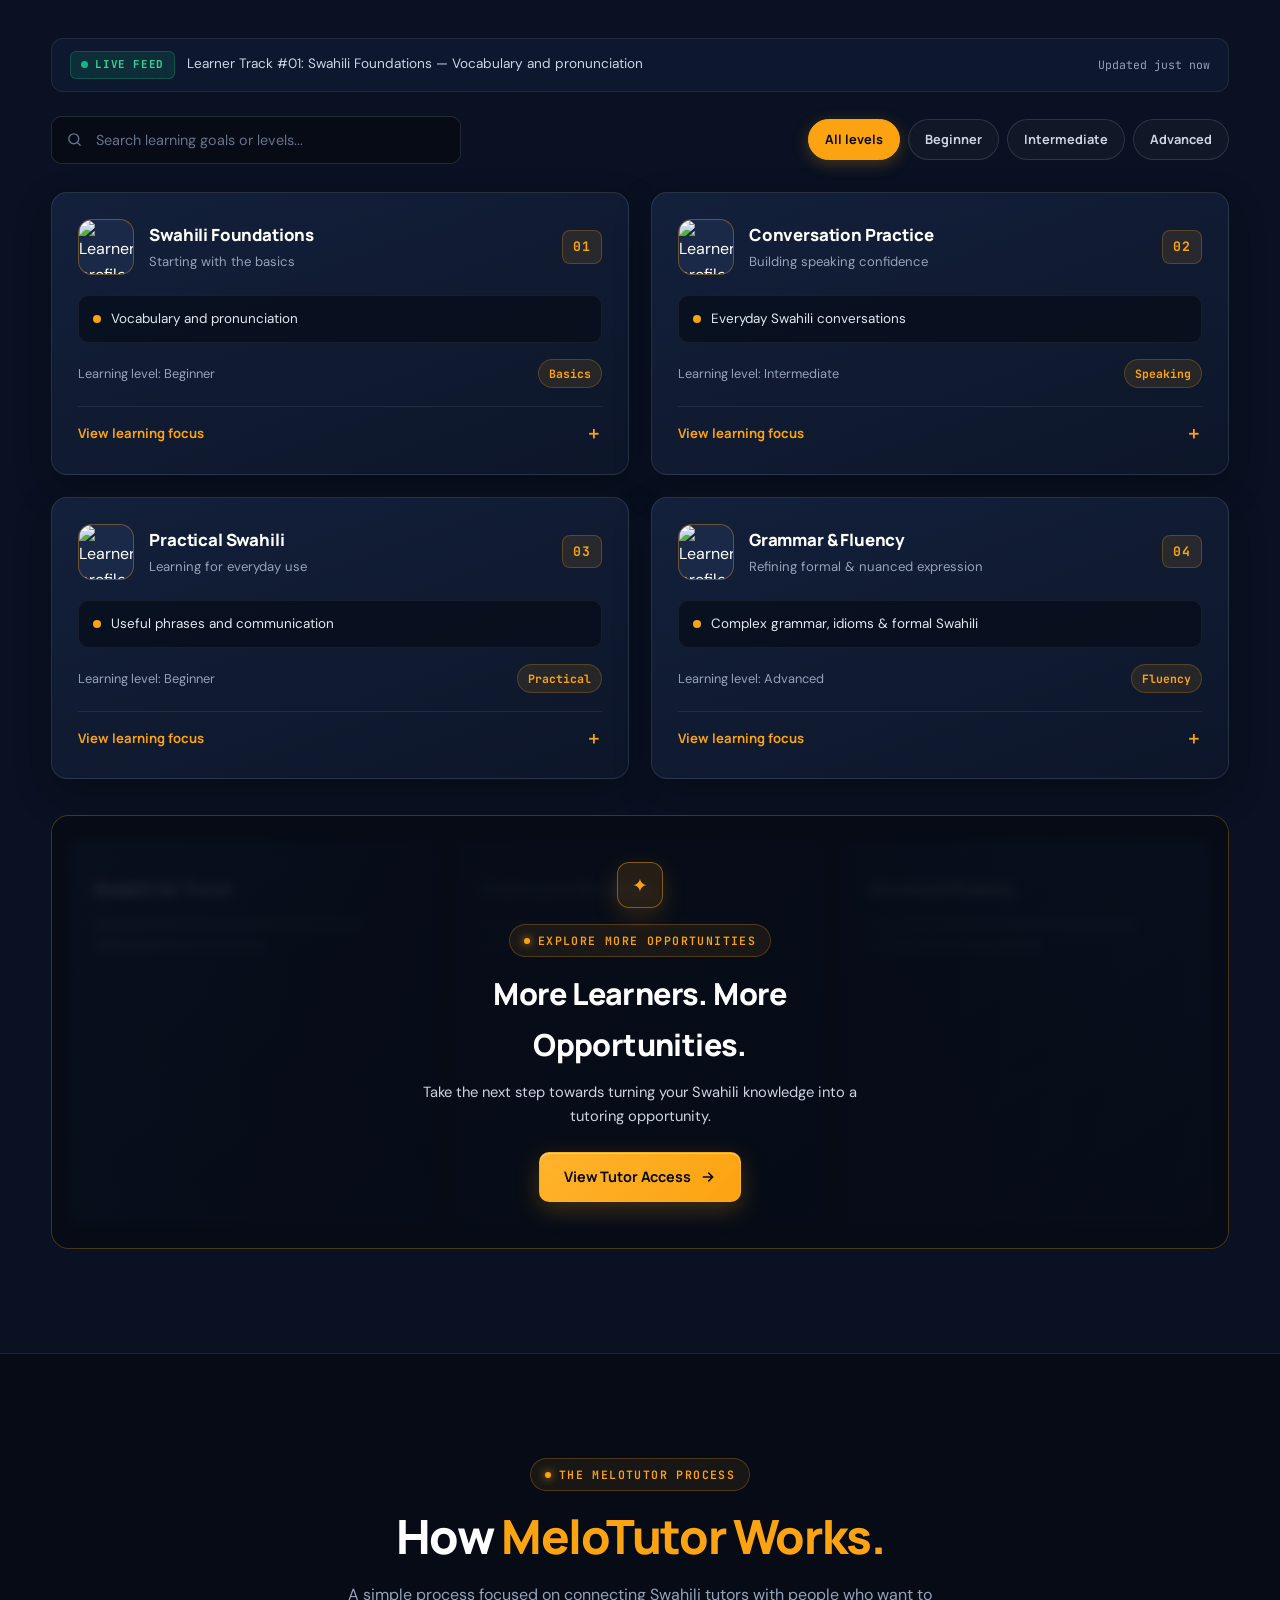
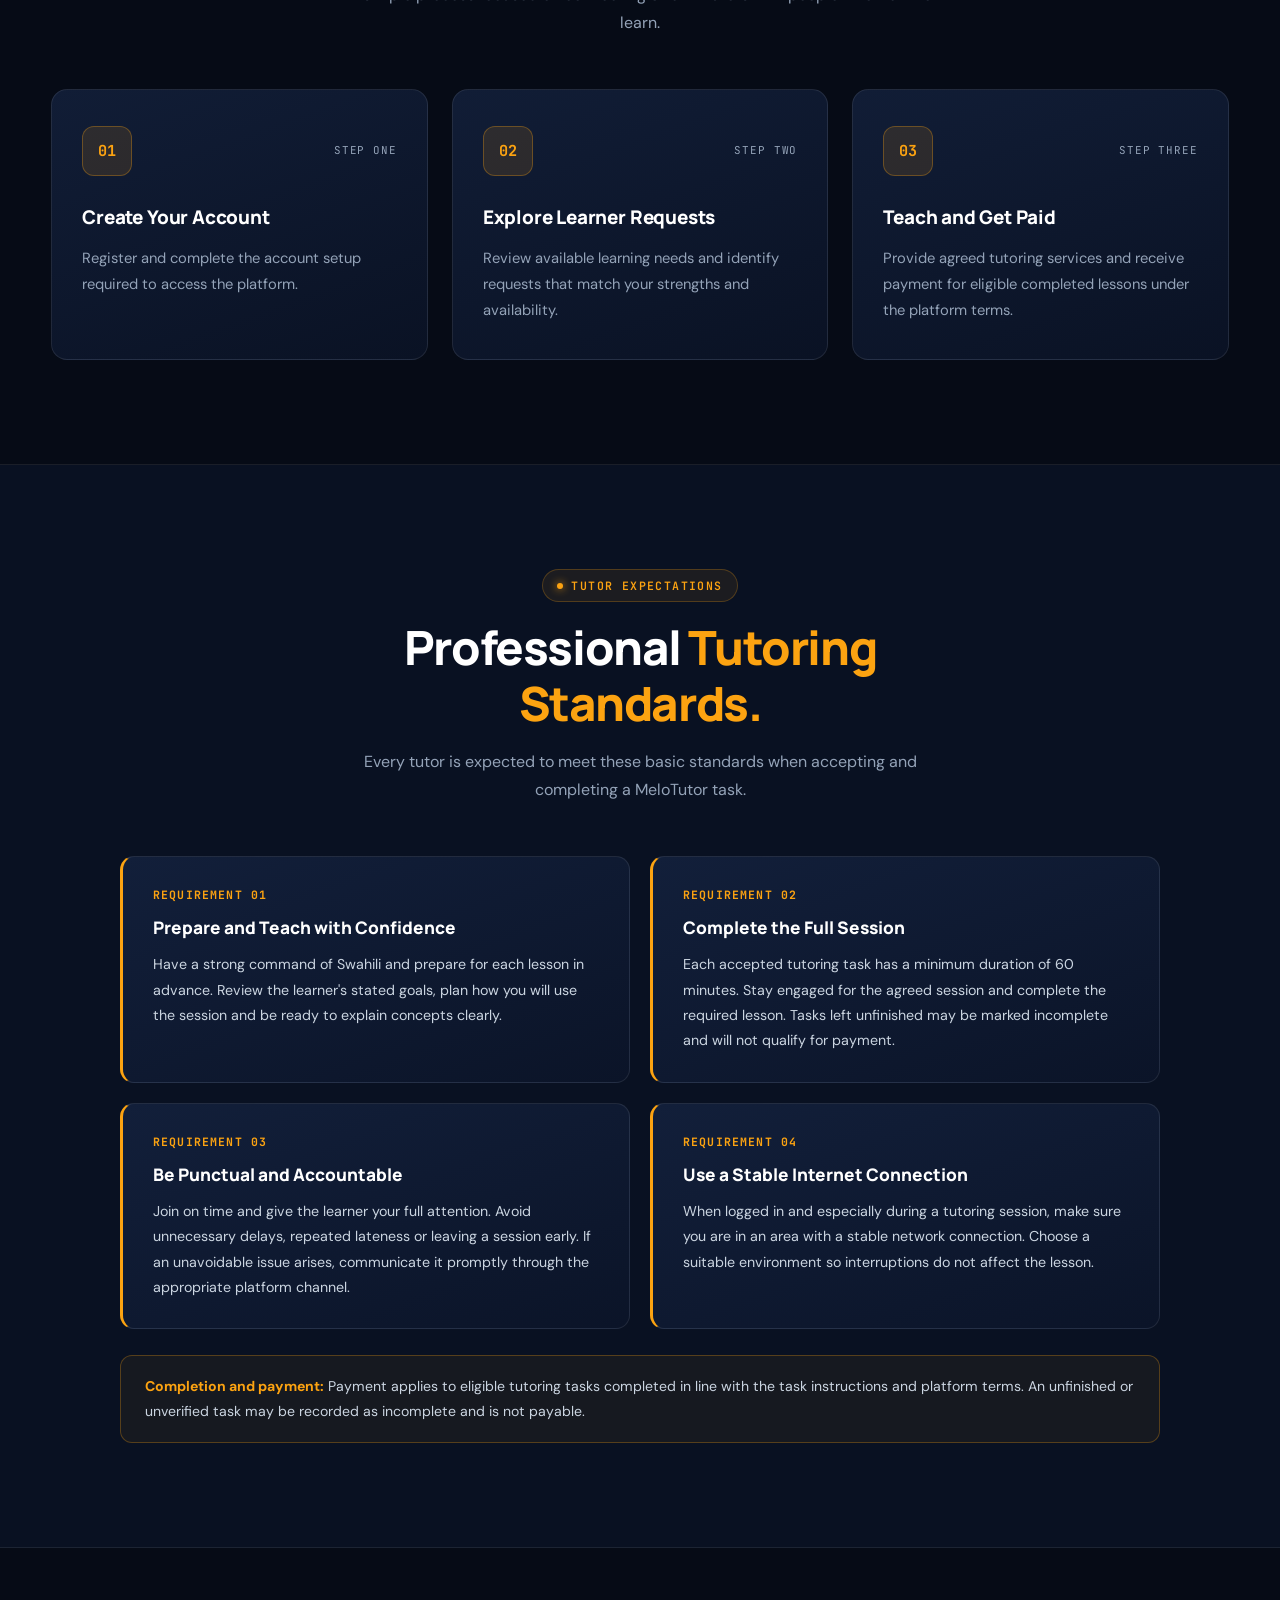
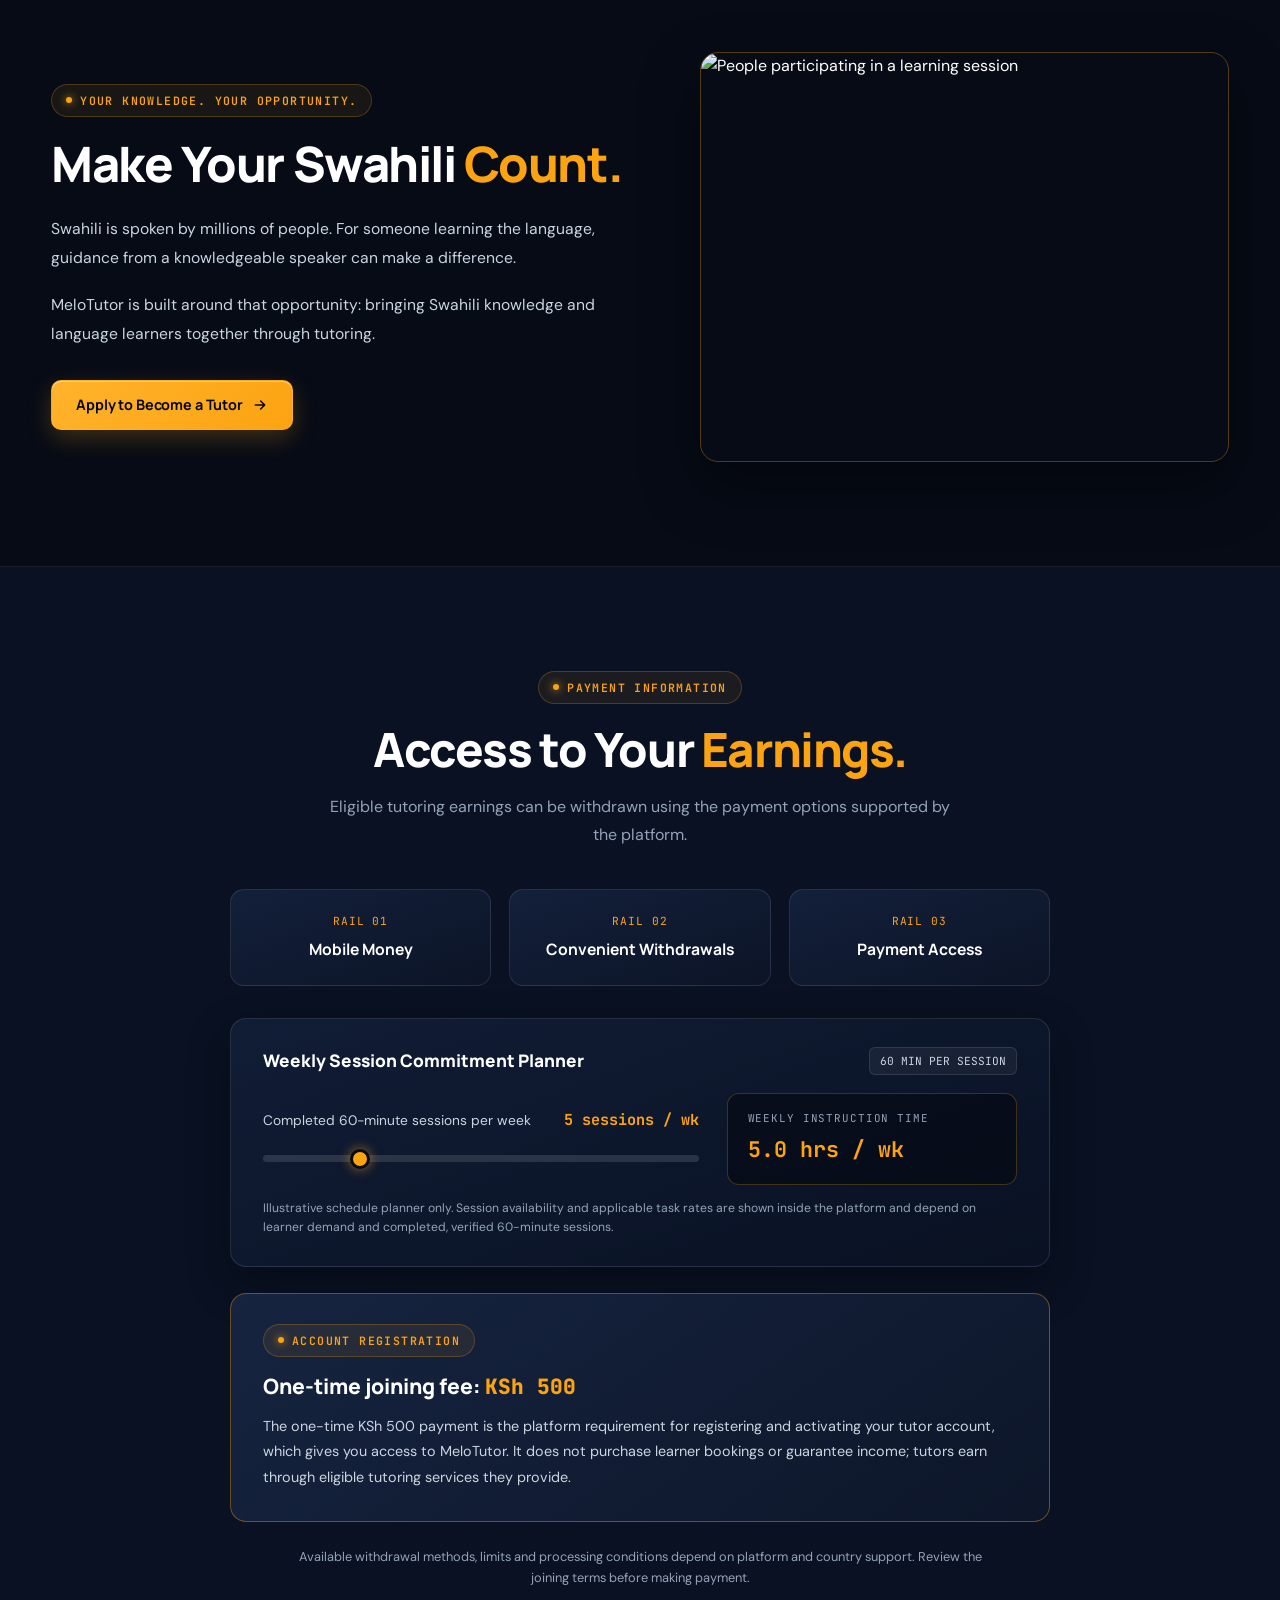
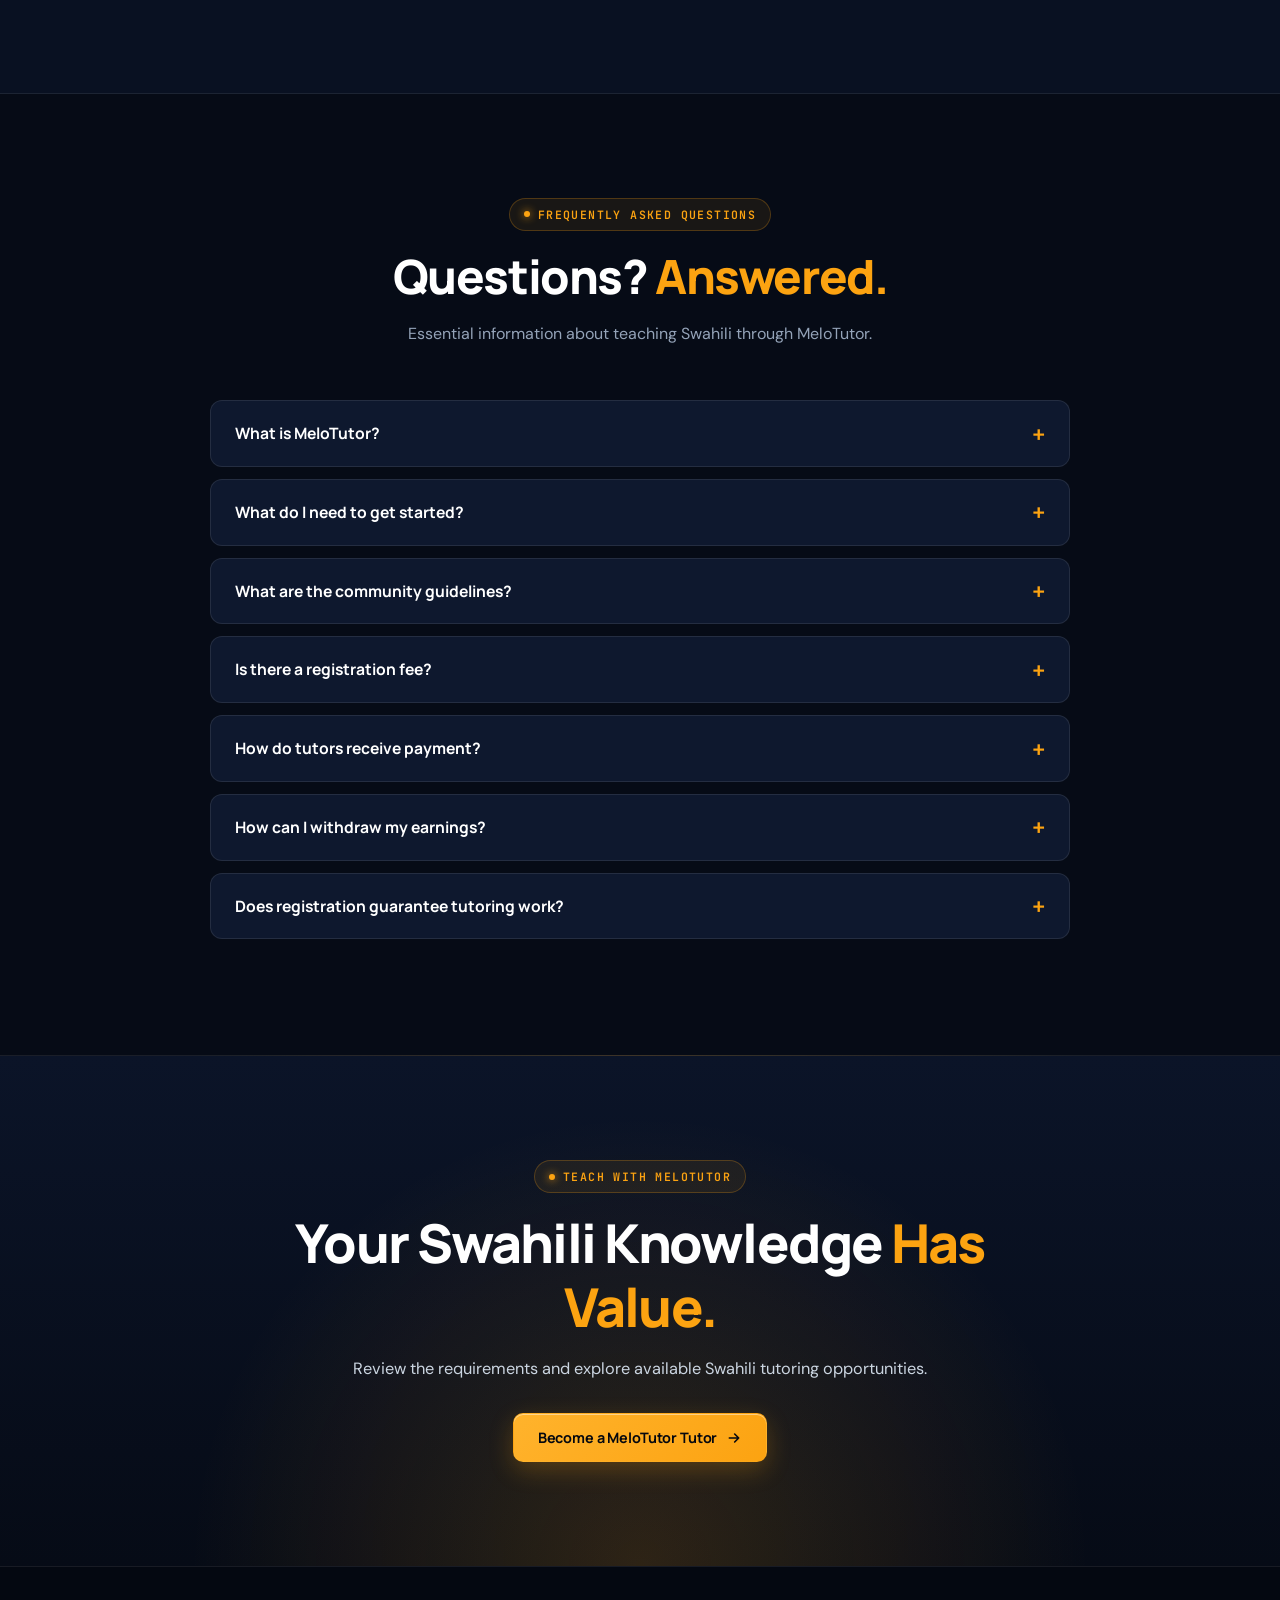
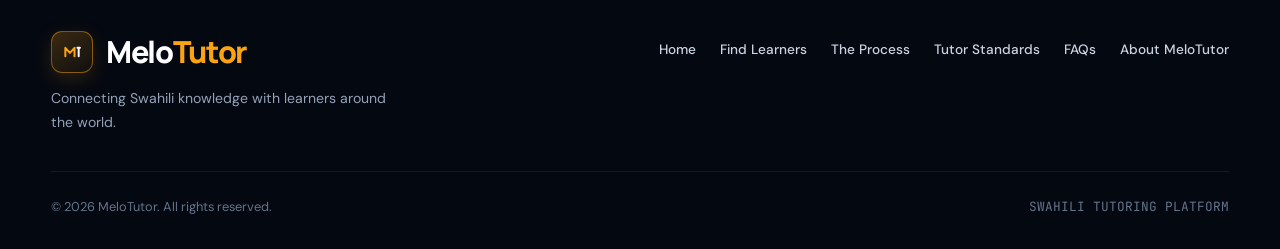
==== commit 40f5dcc9: "Update index.html" ====
--- a/index.html
+++ b/index.html
@@ -1,781 +1,2887 @@
 <!DOCTYPE html>
 <html lang="en">
 <head>
-<meta charset="UTF-8">
-<meta name="viewport" content="width=device-width, initial-scale=1.0">
-<meta name="description" content="MeloTutor is an online Swahili tutoring platform. Learners find friendly Swahili tutors, and tutors get paid to teach and turn their Swahili knowledge into income.">
-<meta name="theme-color" content="#0B1428">
-<title>MeloTutor - Learn Swahili Online | Get Paid to Teach Swahili</title>
-<link rel="preconnect" href="https://fonts.googleapis.com">
-<link rel="preconnect" href="https://fonts.gstatic.com" crossorigin>
-<link href="https://fonts.googleapis.com/css2?family=DM+Sans:wght@400;500;600;700&family=Manrope:wght@600;700;800&display=swap" rel="stylesheet">
-
-<style>
-/* ============ TOKENS ============ */
-:root {
-  --navy-950: #070d1c;
-  --navy-900: #0B1428;
-  --navy-800: #111d38;
-  --navy-700: #1a2a4d;
-  --line: rgba(255,255,255,.09);
-  --text: #e8ecf5;
-  --muted: #9aa6c0;
-  --gold: #f2b84b;
-  --gold-soft: #ffd887;
-  --radius: 18px;
-  --shadow: 0 20px 50px -20px rgba(0,0,0,.6);
-  --font-body: "DM Sans", system-ui, sans-serif;
-  --font-head: "Manrope", "DM Sans", system-ui, sans-serif;
-  --header-h: 72px;
-}
-
-/* ============ BASE ============ */
-*, *::before, *::after { box-sizing: border-box; }
-html { scroll-behavior: smooth; scroll-padding-top: calc(var(--header-h) + 12px); }
-body {
-  margin: 0;
-  font-family: var(--font-body);
-  color: var(--text);
-  background: var(--navy-900);
-  line-height: 1.65;
-  -webkit-font-smoothing: antialiased;
-}
-img { max-width: 100%; display: block; }
-a { color: inherit; text-decoration: none; }
-h1, h2, h3, h4 { font-family: var(--font-head); line-height: 1.15; margin: 0 0 .5em; letter-spacing: -.02em; }
-h1 { font-size: clamp(2.4rem, 6vw, 4.2rem); font-weight: 800; }
-h2 { font-size: clamp(1.8rem, 4vw, 2.8rem); font-weight: 800; }
-h3 { font-size: 1.25rem; font-weight: 700; }
-p { margin: 0 0 1em; color: var(--muted); }
-.container { width: min(1160px, 100% - 40px); margin-inline: auto; }
-.text-gold { color: var(--gold); }
-.eyebrow {
-  display: inline-block; font-size: .75rem; font-weight: 700;
-  letter-spacing: .16em; color: var(--gold); margin-bottom: 14px;
-}
-section { padding: clamp(64px, 9vw, 110px) 0; }
-:focus-visible { outline: 2px solid var(--gold); outline-offset: 3px; border-radius: 6px; }
-
-.section-heading { max-width: 640px; margin: 0 auto 48px; text-align: center; }
-
-/* ============ BUTTONS ============ */
-.btn {
-  display: inline-flex; align-items: center; justify-content: center;
-  padding: 12px 24px; border-radius: 999px; font-weight: 700; font-size: .95rem;
-  border: 1.5px solid transparent; cursor: pointer;
-  transition: transform .2s, background .2s, border-color .2s, box-shadow .2s;
-}
-.btn:hover { transform: translateY(-2px); }
-.btn-primary {
-  background: linear-gradient(135deg, var(--gold-soft), var(--gold));
-  color: #1a1204; box-shadow: 0 10px 30px -10px rgba(242,184,75,.6);
-}
-.btn-primary:hover { box-shadow: 0 14px 34px -10px rgba(242,184,75,.8); }
-.btn-outline { border-color: rgba(255,255,255,.22); color: var(--text); }
-.btn-outline:hover { border-color: var(--gold); color: var(--gold); }
-
-/* ============ HEADER ============ */
-.site-header {
-  position: sticky; top: 0; z-index: 50; height: var(--header-h);
-  background: rgba(11,20,40,.82); backdrop-filter: blur(14px);
-  border-bottom: 1px solid var(--line);
-}
-.nav-container { display: flex; align-items: center; justify-content: space-between; height: 100%; gap: 24px; }
-.brand { font-family: var(--font-head); font-weight: 800; font-size: 1.4rem; letter-spacing: -.03em; }
-.brand-accent { color: var(--gold); }
-.main-nav { display: flex; gap: 6px; }
-.nav-link { padding: 8px 14px; border-radius: 999px; font-size: .92rem; font-weight: 500; color: var(--muted); transition: color .2s, background .2s; }
-.nav-link:hover { color: var(--text); }
-.nav-link.active { color: var(--gold); background: rgba(242,184,75,.1); }
-.nav-actions { display: flex; gap: 10px; }
-.nav-actions .btn { padding: 9px 20px; }
-.menu-toggle { display: none; background: none; border: 0; padding: 10px; cursor: pointer; }
-.menu-toggle span { display: block; width: 24px; height: 2px; background: var(--text); margin: 5px 0; transition: transform .25s, opacity .25s; }
-.menu-toggle[aria-expanded="true"] span:nth-child(1) { transform: translateY(7px) rotate(45deg); }
-.menu-toggle[aria-expanded="true"] span:nth-child(2) { opacity: 0; }
-.menu-toggle[aria-expanded="true"] span:nth-child(3) { transform: translateY(-7px) rotate(-45deg); }
-
-/* ============ HERO ============ */
-.hero-section {
-  padding-top: clamp(48px, 7vw, 90px);
-  background:
-    radial-gradient(700px 420px at 85% 10%, rgba(242,184,75,.14), transparent 60%),
-    radial-gradient(600px 400px at 0% 100%, rgba(66,99,200,.18), transparent 60%),
-    var(--navy-900);
-}
-.hero-content { display: grid; grid-template-columns: 1.05fr .95fr; gap: clamp(32px, 6vw, 72px); align-items: center; }
-.hero-text p { font-size: 1.1rem; max-width: 520px; }
-.hero-buttons { display: flex; flex-wrap: wrap; gap: 12px; margin: 28px 0 18px; }
-.hero-note { font-size: .85rem; color: var(--muted); }
-.hero-visual { position: relative; }
-.hero-image { border-radius: 26px; overflow: hidden; box-shadow: var(--shadow); border: 1px solid var(--line); aspect-ratio: 4 / 4.4; }
-.hero-image img { width: 100%; height: 100%; object-fit: cover; }
-.hero-floating-card {
-  position: absolute; left: -22px; bottom: 28px; display: grid; gap: 2px;
-  padding: 16px 20px; border-radius: 16px; background: rgba(17,29,56,.92);
-  backdrop-filter: blur(10px); border: 1px solid var(--line); box-shadow: var(--shadow);
-}
-.floating-label { font-size: .72rem; letter-spacing: .12em; text-transform: uppercase; color: var(--muted); }
-.hero-floating-card strong { font-family: var(--font-head); font-size: 1.15rem; }
-.floating-accent { font-size: .85rem; color: var(--gold); }
-
-/* ============ INTRO STRIP ============ */
-.intro-strip { padding: 0; background: linear-gradient(90deg, var(--navy-800), var(--navy-700)); border-block: 1px solid var(--line); }
-.intro-content { display: flex; flex-wrap: wrap; align-items: center; justify-content: space-between; gap: 12px 32px; padding: 22px 0; }
-.intro-content strong { font-family: var(--font-head); margin-right: 8px; }
-.intro-content span { color: var(--muted); }
-.intro-content a { color: var(--gold); font-weight: 700; transition: transform .2s; }
-.intro-content a:hover { transform: translateX(4px); }
-
-/* ============ LEARNERS ============ */
-.learners-section { background: var(--navy-900); }
-.learner-controls { display: flex; flex-wrap: wrap; gap: 14px; margin-bottom: 28px; }
-.learner-search { position: relative; flex: 1 1 280px; }
-.search-icon { position: absolute; left: 16px; top: 50%; transform: translateY(-50%); color: var(--muted); font-size: 1.2rem; pointer-events: none; }
-.learner-search input, .learner-filter select {
-  width: 100%; font: inherit; color: var(--text);
-  background: var(--navy-800); border: 1px solid var(--line);
-  border-radius: 14px; padding: 13px 16px; transition: border-color .2s;
-}
-.learner-search input { padding-left: 44px; }
-.learner-search input:focus, .learner-filter select:focus { border-color: var(--gold); outline: none; }
-.learner-filter { display: flex; align-items: center; gap: 10px; flex: 0 1 280px; }
-.learner-filter label { font-size: .85rem; color: var(--muted); white-space: nowrap; }
-
-.learner-grid { display: grid; grid-template-columns: repeat(3, 1fr); gap: 20px; align-items: start; }
-.learner-card {
-  background: linear-gradient(180deg, var(--navy-800), var(--navy-900));
-  border: 1px solid var(--line); border-radius: var(--radius); padding: 22px;
-  transition: transform .25s, border-color .25s;
-}
-.learner-card:hover { transform: translateY(-4px); border-color: rgba(242,184,75,.4); }
-.learner-card[hidden] { display: none; }
-.learner-top { display: flex; align-items: center; gap: 14px; }
-.learner-avatar {
-  width: 52px; height: 52px; border-radius: 50%; flex: none;
-  display: grid; place-items: center; font-family: var(--font-head); font-weight: 800;
-  color: #1a1204; background: linear-gradient(135deg, var(--gold-soft), var(--gold));
-}
-.learner-details { display: grid; flex: 1; min-width: 0; }
-.learner-name { font-family: var(--font-head); font-weight: 700; }
-.learner-location { font-size: .85rem; color: var(--muted); }
-.learner-flag { font-family: var(--font-head); font-weight: 800; color: rgba(255,255,255,.18); font-size: 1.4rem; }
-.learner-status { display: flex; align-items: center; gap: 10px; margin: 18px 0 14px; font-size: .92rem; }
-.status-dot { width: 8px; height: 8px; border-radius: 50%; background: #4ade80; box-shadow: 0 0 0 4px rgba(74,222,128,.15); }
-.learner-footer { display: flex; justify-content: space-between; align-items: center; font-size: .82rem; color: var(--muted); padding-top: 14px; border-top: 1px solid var(--line); }
-.learner-level { padding: 3px 12px; border-radius: 999px; background: rgba(242,184,75,.12); color: var(--gold); font-weight: 600; }
-.learner-expanded { display: grid; grid-template-rows: 0fr; transition: grid-template-rows .3s ease; }
-.learner-expanded > div { overflow: hidden; }
-.learner-card.open .learner-expanded { grid-template-rows: 1fr; }
-.expanded-divider { height: 1px; background: var(--line); margin: 16px 0; }
-.learner-expanded h4 { font-size: .95rem; }
-.learner-expanded p { font-size: .9rem; }
-.lesson-tag { display: inline-block; font-size: .78rem; padding: 4px 12px; border-radius: 999px; border: 1px solid var(--gold); color: var(--gold); }
-.learner-expand {
-  margin-top: 16px; width: 100%; display: flex; justify-content: space-between; align-items: center;
-  background: none; border: 0; color: var(--text); font: inherit; font-weight: 600; font-size: .9rem; cursor: pointer; padding: 6px 0;
-}
-.learner-expand span { color: var(--gold); transition: transform .25s; }
-.learner-card.open .learner-expand span { transform: rotate(45deg); }
-
-.learner-empty { text-align: center; padding: 40px 20px; border: 1px dashed var(--line); border-radius: var(--radius); }
-.learner-empty strong { display: block; margin-bottom: 4px; }
-.learner-empty span { color: var(--muted); font-size: .92rem; }
-.carousel-controls { display: none; justify-content: space-between; align-items: center; margin-top: 18px; }
-.carousel-caption { font-size: .85rem; color: var(--muted); }
-.carousel-buttons { display: flex; gap: 8px; }
-.carousel-arrow {
-  width: 42px; height: 42px; border-radius: 50%; cursor: pointer; font-size: 1.1rem;
-  background: var(--navy-800); color: var(--text); border: 1px solid var(--line); transition: border-color .2s, color .2s;
-}
-.carousel-arrow:hover { border-color: var(--gold); color: var(--gold); }
-
-/* Locked preview */
-.learner-gate { position: relative; margin-top: 28px; border-radius: 22px; overflow: hidden; border: 1px solid var(--line); background: var(--navy-800); }
-.locked-learners { display: grid; grid-template-columns: repeat(3, 1fr); gap: 16px; padding: 24px; filter: blur(5px); opacity: .55; }
-.locked-card { padding: 18px; border-radius: 14px; background: var(--navy-700); display: grid; gap: 14px; }
-.locked-avatar { width: 44px; height: 44px; border-radius: 50%; background: rgba(255,255,255,.14); }
-.locked-lines { display: grid; gap: 8px; }
-.locked-lines span { height: 10px; border-radius: 6px; background: rgba(255,255,255,.14); }
-.locked-lines span:last-child { width: 60%; }
-.locked-detail { height: 36px; border-radius: 10px; background: rgba(255,255,255,.08); }
-.learner-gate-content {
-  position: absolute; inset: 0; display: flex; flex-direction: column; align-items: center; justify-content: center;
-  text-align: center; padding: 24px; background: radial-gradient(circle at center, rgba(11,20,40,.92), rgba(11,20,40,.7));
-}
-.learner-gate-content h3 { font-size: clamp(1.4rem, 3vw, 1.9rem); }
-.learner-gate-content p { max-width: 420px; }
-.gate-icon { font-size: 1.6rem; color: var(--gold); margin-bottom: 6px; }
-
-/* ============ HOW IT WORKS ============ */
-.how-section { background: var(--navy-950); }
-.steps-grid { display: grid; grid-template-columns: repeat(3, 1fr); gap: 20px; counter-reset: step; }
-.step-card {
-  position: relative; padding: 32px 26px; border-radius: var(--radius);
-  background: var(--navy-800); border: 1px solid var(--line); overflow: hidden;
-  transition: transform .25s, border-color .25s;
-}
-.step-card:hover { transform: translateY(-4px); border-color: rgba(242,184,75,.4); }
-.step-number {
-  position: absolute; top: 10px; right: 18px; font-family: var(--font-head);
-  font-size: 4.5rem; font-weight: 800; line-height: 1; color: rgba(255,255,255,.05);
-}
-.step-icon {
-  width: 46px; height: 46px; border-radius: 14px; display: grid; place-items: center; margin-bottom: 20px;
-  font-family: var(--font-head); font-weight: 800; color: #1a1204;
-  background: linear-gradient(135deg, var(--gold-soft), var(--gold));
-}
-.step-card p { margin: 0; font-size: .95rem; }
-
-/* ============ OPPORTUNITY ============ */
-.opportunity-content { display: grid; grid-template-columns: 1fr 1fr; gap: clamp(32px, 6vw, 72px); align-items: center; }
-.opportunity-image { border-radius: 26px; overflow: hidden; border: 1px solid var(--line); box-shadow: var(--shadow); aspect-ratio: 4 / 3.4; }
-.opportunity-image img { width: 100%; height: 100%; object-fit: cover; }
-.opportunity-text .btn { margin-top: 8px; }
-
-/* ============ PAYMENT ============ */
-.payment-section { background: var(--navy-950); }
-.payment-methods { display: grid; grid-template-columns: repeat(3, 1fr); gap: 16px; max-width: 860px; margin: 0 auto; }
-.payment-method {
-  padding: 22px; text-align: center; border-radius: 16px; background: var(--navy-800);
-  border: 1px solid var(--line); font-family: var(--font-head);
-}
-.payment-note { text-align: center; font-size: .85rem; max-width: 560px; margin: 24px auto 0; }
-
-/* ============ FAQ ============ */
-.faq-list { max-width: 780px; margin: 0 auto; display: grid; gap: 12px; }
-.faq-item { background: var(--navy-800); border: 1px solid var(--line); border-radius: 14px; transition: border-color .2s; }
-.faq-item[open] { border-color: rgba(242,184,75,.45); }
-.faq-item summary {
-  list-style: none; cursor: pointer; padding: 18px 22px; font-weight: 600;
-  display: flex; justify-content: space-between; align-items: center; gap: 16px;
-}
-.faq-item summary::-webkit-details-marker { display: none; }
-.faq-item summary::after { content: "+"; color: var(--gold); font-size: 1.4rem; transition: transform .25s; }
-.faq-item[open] summary::after { transform: rotate(45deg); }
-.faq-item p { padding: 0 22px 20px; margin: 0; font-size: .95rem; }
-
-/* ============ FINAL CTA ============ */
-.final-cta { text-align: center; background: radial-gradient(700px 360px at 50% 0%, rgba(242,184,75,.16), transparent 70%), var(--navy-950); }
-.final-cta-content { max-width: 680px; }
-.final-cta .btn { margin-top: 8px; }
-
-/* ============ FOOTER ============ */
-.site-footer { padding: 56px 0 28px; border-top: 1px solid var(--line); background: var(--navy-950); }
-.footer-content { display: grid; grid-template-columns: 1.4fr 1fr; gap: 32px; }
-.footer-brand p { margin-top: 10px; max-width: 320px; font-size: .92rem; }
-.footer-links { display: flex; flex-wrap: wrap; gap: 8px 22px; align-content: start; justify-content: flex-end; }
-.footer-links a { color: var(--muted); font-size: .92rem; transition: color .2s; }
-.footer-links a:hover { color: var(--gold); }
-.footer-bottom { grid-column: 1 / -1; padding-top: 24px; border-top: 1px solid var(--line); }
-.footer-bottom p { margin: 0; font-size: .82rem; }
-
-/* ============ REVEAL ============ */
-.reveal { opacity: 0; transform: translateY(22px); transition: opacity .7s ease, transform .7s ease; }
-.reveal.visible { opacity: 1; transform: none; }
-
-/* ============ RESPONSIVE ============ */
-@media (max-width: 960px) {
-  .hero-content, .opportunity-content { grid-template-columns: 1fr; }
-  .hero-visual { max-width: 520px; }
-  .hero-floating-card { left: 14px; }
-  .steps-grid, .payment-methods { grid-template-columns: 1fr; }
-
-  /* swipeable carousel */
-  .learner-grid {
-    display: flex; overflow-x: auto; scroll-snap-type: x mandatory;
-    gap: 16px; padding-bottom: 6px; scrollbar-width: none;
-  }
-  .learner-grid::-webkit-scrollbar { display: none; }
-  .learner-card { flex: 0 0 min(86%, 340px); scroll-snap-align: start; }
-  .carousel-controls { display: flex; }
-  .locked-learners { grid-template-columns: 1fr; }
-  .locked-card:nth-child(n+2) { display: none; }
-  .learner-gate { min-height: 300px; }
-}
-@media (max-width: 820px) {
-  .menu-toggle { display: block; }
-  .nav-actions { display: none; }
-  .main-nav {
-    position: absolute; top: var(--header-h); left: 0; right: 0; flex-direction: column;
-    padding: 16px 20px 24px; gap: 4px; background: var(--navy-900); border-bottom: 1px solid var(--line);
-    transform: translateY(-12px); opacity: 0; visibility: hidden; transition: .25s;
-  }
-  .main-nav.open { transform: none; opacity: 1; visibility: visible; }
-  .nav-link { padding: 12px 14px; }
-  .main-nav .nav-cta { display: flex; gap: 10px; margin-top: 12px; }
-  .footer-content { grid-template-columns: 1fr; }
-  .footer-links { justify-content: flex-start; }
-}
-@media (min-width: 821px) { .main-nav .nav-cta { display: none; } }
-@media (max-width: 560px) {
-  .learner-filter { flex: 1 1 100%; }
-  .learner-filter select { flex: 1; }
-}
-@media (prefers-reduced-motion: reduce) {
-  html { scroll-behavior: auto; }
-  *, *::before, *::after { transition: none !important; animation: none !important; }
-  .reveal { opacity: 1; transform: none; }
-}
-</style>
+    <meta charset="UTF-8">
+    <meta name="viewport" content="width=device-width, initial-scale=1.0">
+    <meta name="description" content="MeloTutor connects Swahili tutors with people looking for language lessons. Explore tutoring opportunities and become a verified tutor.">
+    <meta name="theme-color" content="#060B16">
+    <title>MeloTutor | Swahili Tutoring Platform</title>
+    <link rel="preconnect" href="https://fonts.googleapis.com">
+    <link rel="preconnect" href="https://fonts.gstatic.com" crossorigin>
+    <link href="https://fonts.googleapis.com/css2?family=DM+Sans:ital,opsz,wght@0,9..40,400;0,9..40,500;0,9..40,600;0,9..40,700;1,9..40,400&family=JetBrains+Mono:wght@500;600;700&family=Manrope:wght@500;600;700;800&display=swap" rel="stylesheet">
+    <style>
+        /* =========================================
+           MELOTUTOR — FINTECH OBSIDIAN & GOLD EDITION
+        ========================================= */
+        :root {
+            --white: #ffffff;
+            --grey: #e5e5e5;
+            --muted: #94a3b8;
+            --muted-strong: #cbd5e1;
+            --gold: #fca311;
+            --gold-bright: #ffb732;
+            --gold-dim: rgba(252, 163, 17, 0.14);
+            --gold-border: rgba(252, 163, 17, 0.34);
+            --emerald: #10b981;
+            --emerald-dim: rgba(16, 185, 129, 0.14);
+            --bg-void: #060b16;
+            --navy-dark: #0b1428;
+            --navy: #111d36;
+            --navy-light: #182746;
+            --surface-glass: rgba(17, 29, 54, 0.68);
+            --border-hairline: rgba(255, 255, 255, 0.08);
+            --border-strong: rgba(255, 255, 255, 0.16);
+            --black: #05080f;
+            --font-heading: 'Manrope', sans-serif;
+            --font-body: 'DM Sans', sans-serif;
+            --font-mono: 'JetBrains Mono', monospace;
+            --container: 1220px;
+            --radius: 16px;
+            --radius-sm: 10px;
+            --transition: 0.25s cubic-bezier(0.22, 1, 0.36, 1);
+            --tabular: tabular-nums;
+        }
+
+        * {
+            margin: 0;
+            padding: 0;
+            box-sizing: border-box;
+        }
+
+        html {
+            scroll-behavior: smooth;
+            scroll-padding-top: 136px;
+        }
+
+        body {
+            font-family: var(--font-body);
+            background-color: var(--bg-void);
+            color: var(--white);
+            line-height: 1.65;
+            overflow-x: hidden;
+            -webkit-font-smoothing: antialiased;
+        }
+
+        a {
+            text-decoration: none;
+            color: inherit;
+        }
+
+        button, input {
+            font: inherit;
+        }
+
+        img {
+            display: block;
+            width: 100%;
+            object-fit: cover;
+        }
+
+        [hidden] {
+            display: none !important;
+        }
+
+        .container {
+            width: min(92%, var(--container));
+            margin: 0 auto;
+        }
+
+        .text-gold {
+            color: var(--gold);
+        }
+
+        .mono {
+            font-family: var(--font-mono);
+            font-variant-numeric: var(--tabular);
+        }
+
+        /* PILL EYEBROW BADGE */
+        .eyebrow {
+            display: inline-flex;
+            align-items: center;
+            gap: 8px;
+            color: var(--gold);
+            background: rgba(252, 163, 17, 0.08);
+            border: 1px solid rgba(252, 163, 17, 0.24);
+            padding: 6px 14px;
+            border-radius: 999px;
+            font-family: var(--font-mono);
+            font-size: 0.72rem;
+            font-weight: 600;
+            letter-spacing: 1.4px;
+            text-transform: uppercase;
+            margin-bottom: 18px;
+        }
+
+        .eyebrow::before {
+            content: "";
+            width: 6px;
+            height: 6px;
+            border-radius: 50%;
+            background: var(--gold);
+            box-shadow: 0 0 8px var(--gold);
+        }
+
+        /* BUTTONS */
+        .btn {
+            display: inline-flex;
+            align-items: center;
+            justify-content: center;
+            gap: 9px;
+            min-height: 48px;
+            padding: 12px 24px;
+            border-radius: 10px;
+            font-family: var(--font-heading);
+            font-size: 0.9rem;
+            font-weight: 700;
+            letter-spacing: -0.01em;
+            transition: var(--transition);
+            border: 1px solid transparent;
+            cursor: pointer;
+            white-space: nowrap;
+        }
+
+        .btn-primary {
+            background: linear-gradient(135deg, #ffb32c 0%, #fca311 100%);
+            color: var(--black);
+            box-shadow: 0 8px 24px rgba(252, 163, 17, 0.24), inset 0 1px 0 rgba(255, 255, 255, 0.45);
+        }
+
+        .btn-primary:hover {
+            background: linear-gradient(135deg, #ffc14d 0%, #fca311 100%);
+            transform: translateY(-2px);
+            box-shadow: 0 12px 30px rgba(252, 163, 17, 0.36), inset 0 1px 0 rgba(255, 255, 255, 0.6);
+        }
+
+        .btn-outline {
+            color: var(--white);
+            border-color: var(--border-strong);
+            background: rgba(255, 255, 255, 0.03);
+            backdrop-filter: blur(8px);
+        }
+
+        .btn-outline:hover {
+            border-color: var(--gold);
+            color: var(--gold);
+            background: rgba(252, 163, 17, 0.06);
+            transform: translateY(-1px);
+        }
+
+        .btn svg {
+            width: 16px;
+            height: 16px;
+            transition: transform 0.2s ease;
+        }
+
+        .btn:hover svg {
+            transform: translateX(3px);
+        }
+
+        /* =========================================
+           LARGE STYLISH DESKTOP HEADER (FINTECH)
+        ========================================= */
+        .site-header {
+            width: 100%;
+            position: sticky;
+            top: 0;
+            z-index: 1000;
+            background: rgba(6, 11, 22, 0.86);
+            backdrop-filter: blur(18px);
+            -webkit-backdrop-filter: blur(18px);
+            border-bottom: 1px solid var(--border-hairline);
+            transition: background 0.3s ease, box-shadow 0.3s ease;
+        }
+
+        .site-header.scrolled {
+            background: rgba(6, 11, 22, 0.96);
+            box-shadow: 0 18px 45px rgba(0, 0, 0, 0.55);
+        }
+
+        /* Top Live Telemetry Strip */
+        .header-telemetry {
+            border-bottom: 1px solid rgba(255, 255, 255, 0.06);
+            background: rgba(11, 20, 40, 0.65);
+            font-size: 0.74rem;
+            color: var(--muted);
+        }
+
+        .telemetry-inner {
+            display: flex;
+            align-items: center;
+            justify-content: space-between;
+            gap: 16px;
+            min-height: 38px;
+        }
+
+        .telemetry-group {
+            display: flex;
+            align-items: center;
+            gap: 20px;
+        }
+
+        .telemetry-pill {
+            display: inline-flex;
+            align-items: center;
+            gap: 7px;
+            font-family: var(--font-mono);
+            font-size: 0.7rem;
+            letter-spacing: 0.02em;
+            color: var(--muted-strong);
+        }
+
+        .live-dot {
+            width: 7px;
+            height: 7px;
+            border-radius: 50%;
+            background: var(--emerald);
+            box-shadow: 0 0 0 0 rgba(16, 185, 129, 0.55);
+            animation: emerald-pulse 2s infinite;
+        }
+
+        @keyframes emerald-pulse {
+            0% { box-shadow: 0 0 0 0 rgba(16, 185, 129, 0.55); }
+            70% { box-shadow: 0 0 0 7px rgba(16, 185, 129, 0); }
+            100% { box-shadow: 0 0 0 0 rgba(16, 185, 129, 0); }
+        }
+
+        .telemetry-divider {
+            width: 1px;
+            height: 13px;
+            background: rgba(255, 255, 255, 0.12);
+        }
+
+        .telemetry-ticker {
+            display: flex;
+            align-items: center;
+            gap: 8px;
+            color: var(--muted-strong);
+            overflow: hidden;
+            max-width: 460px;
+        }
+
+        .ticker-tag {
+            background: var(--gold-dim);
+            color: var(--gold);
+            border: 1px solid rgba(252, 163, 17, 0.25);
+            padding: 1px 7px;
+            border-radius: 4px;
+            font-family: var(--font-mono);
+            font-size: 0.65rem;
+            font-weight: 700;
+            text-transform: uppercase;
+            flex-shrink: 0;
+        }
+
+        .ticker-text {
+            white-space: nowrap;
+            overflow: hidden;
+            text-overflow: ellipsis;
+            transition: opacity 0.3s ease, transform 0.3s ease;
+        }
+
+        .ticker-text.updating {
+            opacity: 0;
+            transform: translateY(-4px);
+        }
+
+        /* Main Large Desktop Nav Tier */
+        .nav-container {
+            min-height: 92px;
+            display: flex;
+            align-items: center;
+            justify-content: space-between;
+            gap: 28px;
+            padding: 14px 0;
+            transition: min-height 0.25s ease;
+        }
+
+        .site-header.scrolled .nav-container {
+            min-height: 78px;
+        }
+
+        /* Brand Logo — Scoped cleanly so Footer never breaks */
+        .brand {
+            display: inline-flex;
+            align-items: center;
+            gap: 13px;
+            font-family: var(--font-heading);
+            font-size: 1.95rem;
+            font-weight: 800;
+            letter-spacing: -0.04em;
+            line-height: 1;
+            flex-shrink: 0;
+        }
+
+        .brand-mark {
+            width: 42px;
+            height: 42px;
+            border-radius: 11px;
+            background: linear-gradient(145deg, rgba(252, 163, 17, 0.22), rgba(252, 163, 17, 0.05));
+            border: 1px solid rgba(252, 163, 17, 0.45);
+            display: grid;
+            place-items: center;
+            box-shadow: 0 6px 20px rgba(252, 163, 17, 0.16);
+            transition: transform 0.25s ease;
+        }
+
+        .brand:hover .brand-mark {
+            transform: rotate(-4deg) scale(1.04);
+        }
+
+        .brand-wordmark {
+            display: flex;
+            flex-direction: column;
+        }
+
+        .brand-title {
+            display: flex;
+            align-items: center;
+            font-size: 1.9rem;
+            letter-spacing: -0.045em;
+        }
+
+        .brand-accent {
+            color: var(--gold);
+        }
+
+        .brand-sub {
+            font-family: var(--font-mono);
+            font-size: 0.62rem;
+            font-weight: 600;
+            letter-spacing: 0.16em;
+            text-transform: uppercase;
+            color: var(--muted);
+            margin-top: 3px;
+        }
+
+        /* Center Fintech Pill Navigation */
+        .main-nav {
+            display: flex;
+            align-items: center;
+            gap: 6px;
+            padding: 6px;
+            border-radius: 12px;
+            background: rgba(255, 255, 255, 0.025);
+            border: 1px solid rgba(255, 255, 255, 0.06);
+        }
+
+        .nav-link {
+            padding: 9px 15px;
+            border-radius: 8px;
+            font-family: var(--font-heading);
+            font-size: 0.86rem;
+            font-weight: 600;
+            color: #cbd5e1;
+            transition: var(--transition);
+            white-space: nowrap;
+        }
+
+        .nav-link:hover {
+            color: var(--white);
+            background: rgba(255, 255, 255, 0.06);
+        }
+
+        .nav-link.active {
+            color: var(--gold);
+            background: rgba(252, 163, 17, 0.12);
+            box-shadow: inset 0 0 0 1px rgba(252, 163, 17, 0.25);
+        }
+
+        /* Header Actions */
+        .nav-actions {
+            display: flex;
+            align-items: center;
+            gap: 12px;
+            flex-shrink: 0;
+        }
+
+        .nav-actions .btn {
+            min-height: 44px;
+            padding: 10px 18px;
+            font-size: 0.85rem;
+        }
+
+        .menu-toggle {
+            display: none;
+            width: 44px;
+            height: 44px;
+            background: rgba(255, 255, 255, 0.04);
+            border: 1px solid rgba(255, 255, 255, 0.16);
+            border-radius: 10px;
+            cursor: pointer;
+            flex-direction: column;
+            justify-content: center;
+            align-items: center;
+            gap: 5px;
+            flex-shrink: 0;
+        }
+
+        .menu-toggle span {
+            display: block;
+            width: 20px;
+            height: 2px;
+            background: var(--white);
+            border-radius: 2px;
+            transition: var(--transition);
+        }
+
+        /* =========================================
+           HERO SECTION — FINTECH GRID & TELEMETRY
+        ========================================= */
+        .hero-section {
+            position: relative;
+            padding: 76px 0 96px;
+            background:
+                radial-gradient(circle at 50% 0%, rgba(252, 163, 17, 0.13), transparent 46%),
+                radial-gradient(circle at 85% 40%, rgba(56, 189, 248, 0.06), transparent 36%),
+                linear-gradient(180deg, #070d1b 0%, #0b1428 100%);
+            overflow: hidden;
+        }
+
+        /* Subtle fintech architectural grid overlay */
+        .hero-section::before {
+            content: "";
+            position: absolute;
+            inset: 0;
+            background-image:
+                linear-gradient(to right, rgba(255, 255, 255, 0.03) 1px, transparent 1px),
+                linear-gradient(to bottom, rgba(255, 255, 255, 0.03) 1px, transparent 1px);
+            background-size: 56px 56px;
+            mask-image: radial-gradient(ellipse at center, black 35%, transparent 78%);
+            -webkit-mask-image: radial-gradient(ellipse at center, black 35%, transparent 78%);
+            pointer-events: none;
+        }
+
+        .hero-content {
+            position: relative;
+            z-index: 2;
+            display: grid;
+            grid-template-columns: 1fr;
+            align-items: center;
+            gap: 44px;
+            text-align: center;
+        }
+
+        .hero-text {
+            max-width: 880px;
+            margin: 0 auto;
+        }
+
+        .hero-text h1 {
+            font-family: var(--font-heading);
+            font-size: clamp(2.85rem, 5.8vw, 5.15rem);
+            line-height: 1.08;
+            font-weight: 800;
+            letter-spacing: -0.04em;
+            margin-bottom: 24px;
+        }
+
+        .hero-text p {
+            color: #cbd5e1;
+            max-width: 690px;
+            margin: 0 auto;
+            font-size: 1.06rem;
+            line-height: 1.82;
+        }
+
+        .hero-buttons {
+            display: flex;
+            flex-wrap: wrap;
+            justify-content: center;
+            gap: 14px;
+            margin-top: 34px;
+        }
+
+        .hero-note {
+            display: inline-flex;
+            align-items: center;
+            gap: 8px;
+            margin-top: 24px;
+            font-family: var(--font-mono);
+            font-size: 0.78rem;
+            color: var(--muted);
+        }
+
+        /* Hero Visual Showcase + Live Telemetry Overlay */
+        .hero-visual {
+            position: relative;
+            width: min(100%, 920px);
+            margin: 4px auto 0;
+            padding: 10px;
+            border-radius: 22px;
+            background: linear-gradient(180deg, rgba(255, 255, 255, 0.09), rgba(255, 255, 255, 0.02));
+            border: 1px solid rgba(255, 255, 255, 0.12);
+            box-shadow: 0 32px 90px rgba(0, 0, 0, 0.55);
+        }
+
+        .hero-image {
+            position: relative;
+            height: 390px;
+            overflow: hidden;
+            border-radius: 15px;
+        }
+
+        .hero-image::after {
+            content: "";
+            position: absolute;
+            inset: 0;
+            background: linear-gradient(180deg, rgba(6, 11, 22, 0.08) 40%, rgba(6, 11, 22, 0.72) 100%);
+            pointer-events: none;
+        }
+
+        .hero-image img {
+            height: 100%;
+            transition: transform 0.7s cubic-bezier(0.22, 1, 0.36, 1);
+        }
+
+        .hero-visual:hover .hero-image img {
+            transform: scale(1.03);
+        }
+
+        /* Floating Fintech Glass Card (Left) */
+        .hero-floating-card {
+            position: absolute;
+            bottom: -18px;
+            left: 24px;
+            z-index: 3;
+            background: rgba(11, 20, 40, 0.92);
+            backdrop-filter: blur(16px);
+            -webkit-backdrop-filter: blur(16px);
+            color: var(--white);
+            padding: 18px 22px;
+            border-radius: 14px;
+            border: 1px solid rgba(252, 163, 17, 0.38);
+            min-width: 265px;
+            text-align: left;
+            box-shadow: 0 20px 45px rgba(0, 0, 0, 0.45);
+        }
+
+        .floating-header {
+            display: flex;
+            align-items: center;
+            justify-content: space-between;
+            gap: 10px;
+            margin-bottom: 6px;
+        }
+
+        .floating-label {
+            font-family: var(--font-mono);
+            font-size: 0.7rem;
+            text-transform: uppercase;
+            letter-spacing: 0.08em;
+            color: var(--muted);
+        }
+
+        .floating-badge {
+            display: inline-flex;
+            align-items: center;
+            gap: 5px;
+            padding: 2px 8px;
+            border-radius: 999px;
+            background: var(--emerald-dim);
+            color: #34d399;
+            font-family: var(--font-mono);
+            font-size: 0.65rem;
+            font-weight: 700;
+        }
+
+        .hero-floating-card strong {
+            display: block;
+            font-family: var(--font-heading);
+            font-size: 1.08rem;
+            font-weight: 800;
+            margin: 2px 0 4px;
+        }
+
+        .floating-accent {
+            display: block;
+            font-size: 0.78rem;
+            color: var(--gold);
+            font-weight: 600;
+        }
+
+        /* Floating Live Session Metrics Pill (Right) */
+        .hero-telemetry-widget {
+            position: absolute;
+            bottom: -18px;
+            right: 24px;
+            z-index: 3;
+            background: rgba(11, 20, 40, 0.92);
+            backdrop-filter: blur(16px);
+            -webkit-backdrop-filter: blur(16px);
+            padding: 16px 20px;
+            border-radius: 14px;
+            border: 1px solid rgba(255, 255, 255, 0.14);
+            display: flex;
+            align-items: center;
+            gap: 18px;
+            text-align: left;
+            box-shadow: 0 20px 45px rgba(0, 0, 0, 0.45);
+        }
+
+        .widget-stat span {
+            display: block;
+            font-family: var(--font-mono);
+            font-size: 0.66rem;
+            text-transform: uppercase;
+            letter-spacing: 0.06em;
+            color: var(--muted);
+        }
+
+        .widget-stat strong {
+            display: block;
+            font-family: var(--font-mono);
+            font-size: 1.02rem;
+            font-weight: 700;
+            color: var(--white);
+            margin-top: 2px;
+        }
+
+        .widget-divider {
+            width: 1px;
+            height: 30px;
+            background: rgba(255, 255, 255, 0.12);
+        }
+
+        /* =========================================
+           INTRO STRIP (ALIGNED GOLD BAR)
+        ========================================= */
+        .intro-strip {
+            background: linear-gradient(90deg, #f59e0b 0%, #fca311 50%, #ffb732 100%);
+            color: var(--black);
+            padding: 20px 0;
+            border-top: 1px solid rgba(255, 255, 255, 0.35);
+            border-bottom: 1px solid rgba(0, 0, 0, 0.15);
+        }
+
+        .intro-content {
+            display: flex;
+            align-items: center;
+            justify-content: space-between;
+            gap: 20px;
+        }
+
+        .intro-copy {
+            display: flex;
+            flex-wrap: wrap;
+            align-items: baseline;
+            gap: 6px 12px;
+        }
+
+        .intro-copy strong {
+            font-family: var(--font-heading);
+            font-size: 1.08rem;
+            font-weight: 800;
+            letter-spacing: -0.02em;
+        }
+
+        .intro-copy span {
+            font-size: 0.94rem;
+            font-weight: 500;
+            color: rgba(5, 8, 15, 0.85);
+        }
+
+        .intro-cta {
+            display: inline-flex;
+            align-items: center;
+            gap: 6px;
+            font-family: var(--font-heading);
+            font-size: 0.88rem;
+            font-weight: 800;
+            padding: 8px 16px;
+            border-radius: 8px;
+            background: rgba(5, 8, 15, 0.1);
+            white-space: nowrap;
+            transition: var(--transition);
+        }
+
+        .intro-cta:hover {
+            background: rgba(5, 8, 15, 0.18);
+            transform: translateX(2px);
+        }
+
+        /* =========================================
+           SECTION HEADINGS (CONSISTENT RHYTHM)
+        ========================================= */
+        .section-heading {
+            max-width: 720px;
+            margin: 0 auto 52px;
+            text-align: center;
+        }
+
+        .section-heading h2 {
+            font-family: var(--font-heading);
+            font-size: clamp(2.05rem, 4vw, 2.95rem);
+            font-weight: 800;
+            letter-spacing: -0.03em;
+            line-height: 1.18;
+            margin-bottom: 16px;
+        }
+
+        .section-heading p {
+            color: var(--muted);
+            font-size: 1rem;
+            line-height: 1.75;
+            max-width: 620px;
+            margin: 0 auto;
+        }
+
+        /* =========================================
+           LEARNER DISCOVERY SECTION
+        ========================================= */
+        .learners-section {
+            padding: 104px 0;
+            background: #091122;
+            border-bottom: 1px solid var(--border-hairline);
+        }
+
+        /* Live Request Feed Banner */
+        .live-feed-bar {
+            display: flex;
+            align-items: center;
+            justify-content: space-between;
+            gap: 16px;
+            padding: 12px 18px;
+            margin-bottom: 24px;
+            border-radius: 12px;
+            background: rgba(17, 29, 54, 0.6);
+            border: 1px solid rgba(255, 255, 255, 0.08);
+        }
+
+        .live-feed-left {
+            display: flex;
+            align-items: center;
+            gap: 12px;
+            min-width: 0;
+        }
+
+        .live-feed-badge {
+            display: inline-flex;
+            align-items: center;
+            gap: 7px;
+            padding: 4px 10px;
+            border-radius: 6px;
+            background: var(--emerald-dim);
+            border: 1px solid rgba(16, 185, 129, 0.28);
+            color: #34d399;
+            font-family: var(--font-mono);
+            font-size: 0.68rem;
+            font-weight: 700;
+            letter-spacing: 0.06em;
+            text-transform: uppercase;
+            flex-shrink: 0;
+        }
+
+        .live-feed-message {
+            font-size: 0.85rem;
+            color: var(--muted-strong);
+            white-space: nowrap;
+            overflow: hidden;
+            text-overflow: ellipsis;
+            transition: opacity 0.25s ease;
+        }
+
+        .live-feed-meta {
+            font-family: var(--font-mono);
+            font-size: 0.72rem;
+            color: var(--muted);
+            flex-shrink: 0;
+        }
+              /* Filter & Search Bar */
+        .learner-tools {
+            display: flex;
+            justify-content: space-between;
+            align-items: center;
+            gap: 18px;
+            margin-bottom: 28px;
+        }
+
+        .learner-search-wrap {
+            position: relative;
+            display: flex;
+            align-items: center;
+            flex: 1;
+            max-width: 410px;
+        }
+
+        .search-icon {
+            position: absolute;
+            left: 15px;
+            color: #64748b;
+            display: grid;
+            place-items: center;
+            pointer-events: none;
+        }
+
+        .learner-search-wrap input {
+            width: 100%;
+            height: 48px;
+            padding: 0 16px 0 44px;
+            border: 1px solid rgba(255, 255, 255, 0.12);
+            border-radius: 10px;
+            background: #060b16;
+            color: var(--white);
+            font-size: 0.9rem;
+            outline: none;
+            transition: var(--transition);
+        }
+
+        .learner-search-wrap input::placeholder {
+            color: #64748b;
+        }
+
+        .learner-search-wrap input:focus {
+            border-color: var(--gold);
+            box-shadow: 0 0 0 3px rgba(252, 163, 17, 0.14);
+        }
+
+        .learner-filters {
+            display: flex;
+            flex-wrap: wrap;
+            gap: 8px;
+        }
+
+        .filter-btn {
+            border: 1px solid rgba(255, 255, 255, 0.12);
+            background: rgba(255, 255, 255, 0.03);
+            color: #cbd5e1;
+            padding: 9px 16px;
+            border-radius: 999px;
+            font-family: var(--font-heading);
+            font-size: 0.8rem;
+            font-weight: 700;
+            cursor: pointer;
+            transition: var(--transition);
+        }
+
+        .filter-btn:hover {
+            border-color: rgba(252, 163, 17, 0.5);
+            color: var(--white);
+        }
+
+        .filter-btn.active {
+            background: var(--gold);
+            border-color: var(--gold);
+            color: var(--black);
+            box-shadow: 0 4px 16px rgba(252, 163, 17, 0.25);
+        }
+
+        /* Learner Cards Grid — Equal Height & Crisp Fintech Glass */
+        .learner-carousel {
+            position: relative;
+        }
+
+        .learner-grid {
+            display: grid;
+            grid-template-columns: repeat(2, minmax(0, 1fr));
+            gap: 22px;
+            align-items: stretch;
+        }
+
+        .learner-card {
+            display: flex;
+            flex-direction: column;
+            justify-content: space-between;
+            padding: 26px;
+            border-radius: var(--radius);
+            background: linear-gradient(160deg, #13203b 0%, #0d1629 100%);
+            color: var(--white);
+            border: 1px solid rgba(255, 255, 255, 0.1);
+            box-shadow: 0 14px 36px rgba(0, 0, 0, 0.28);
+            transition: transform 0.28s ease, box-shadow 0.28s ease, border-color 0.28s ease;
+            animation: card-enter 0.45s both;
+        }
+
+        .learner-card:hover {
+            transform: translateY(-4px);
+            box-shadow: 0 22px 48px rgba(0, 0, 0, 0.42);
+            border-color: rgba(252, 163, 17, 0.45);
+        }
+
+        .learner-card:nth-child(2) { animation-delay: 0.06s; }
+        .learner-card:nth-child(3) { animation-delay: 0.12s; }
+        .learner-card:nth-child(4) { animation-delay: 0.18s; }
+
+        @keyframes card-enter {
+            from { opacity: 0; transform: translateY(14px); }
+            to { opacity: 1; transform: translateY(0); }
+        }
+
+        .learner-top {
+            display: flex;
+            align-items: center;
+            gap: 15px;
+        }
+
+        .learner-avatar {
+            width: 56px;
+            height: 56px;
+            flex-shrink: 0;
+            border-radius: 14px;
+            overflow: hidden;
+            border: 1px solid rgba(252, 163, 17, 0.35);
+            background: #1a2947;
+        }
+
+        .learner-avatar img {
+            height: 100%;
+        }
+
+        .learner-details {
+            flex: 1;
+            min-width: 0;
+        }
+
+        .learner-name {
+            display: block;
+            font-family: var(--font-heading);
+            font-size: 1.05rem;
+            font-weight: 800;
+            letter-spacing: -0.01em;
+            color: var(--white);
+        }
+
+        .learner-location {
+            display: block;
+            font-size: 0.82rem;
+            color: var(--muted);
+            margin-top: 2px;
+        }
+
+        .learner-flag {
+            font-family: var(--font-mono);
+            font-size: 0.82rem;
+            font-weight: 700;
+            color: var(--gold);
+            background: rgba(252, 163, 17, 0.1);
+            border: 1px solid rgba(252, 163, 17, 0.24);
+            padding: 5px 10px;
+            border-radius: 8px;
+            letter-spacing: 0.06em;
+        }
+
+        .learner-status {
+            display: flex;
+            align-items: center;
+            gap: 10px;
+            margin-top: 20px;
+            padding: 12px 14px;
+            background: rgba(6, 11, 22, 0.65);
+            border: 1px solid rgba(255, 255, 255, 0.06);
+            border-radius: 10px;
+            font-size: 0.84rem;
+            color: #e2e8f0;
+        }
+
+        .status-dot {
+            width: 8px;
+            height: 8px;
+            border-radius: 50%;
+            background: var(--gold);
+            flex-shrink: 0;
+            box-shadow: 0 0 0 0 rgba(252, 163, 17, 0.45);
+            animation: dot-pulse 2.2s infinite;
+        }
+
+        @keyframes dot-pulse {
+            0% { box-shadow: 0 0 0 0 rgba(252, 163, 17, 0.45); }
+            70% { box-shadow: 0 0 0 7px rgba(252, 163, 17, 0); }
+            100% { box-shadow: 0 0 0 0 rgba(252, 163, 17, 0); }
+        }
+
+        .learner-footer {
+            display: flex;
+            justify-content: space-between;
+            align-items: center;
+            gap: 10px;
+            margin-top: 16px;
+            font-size: 0.8rem;
+            color: var(--muted);
+        }
+
+        .learner-level {
+            font-family: var(--font-mono);
+            color: var(--gold);
+            background: rgba(252, 163, 17, 0.1);
+            border: 1px solid rgba(252, 163, 17, 0.22);
+            padding: 4px 10px;
+            border-radius: 999px;
+            font-size: 0.72rem;
+            font-weight: 700;
+        }
+
+        .learner-expand {
+            width: 100%;
+            display: flex;
+            justify-content: space-between;
+            align-items: center;
+            margin-top: 18px;
+            padding: 13px 0 0;
+            border: 0;
+            border-top: 1px solid rgba(255, 255, 255, 0.08);
+            background: transparent;
+            color: var(--gold);
+            font-family: var(--font-heading);
+            font-size: 0.82rem;
+            font-weight: 700;
+            text-align: left;
+            cursor: pointer;
+            transition: color 0.2s ease;
+        }
+
+        .learner-expand:hover {
+            color: var(--gold-bright);
+        }
+
+        .learner-expand span {
+            font-family: var(--font-mono);
+            font-size: 1.05rem;
+        }
+
+        .learner-extra {
+            padding-top: 14px;
+            color: #cbd5e1;
+            font-size: 0.84rem;
+            line-height: 1.72;
+            animation: reveal 0.25s ease;
+        }
+
+        .learner-extra strong {
+            display: block;
+            color: var(--white);
+            font-family: var(--font-heading);
+            font-size: 0.82rem;
+            text-transform: uppercase;
+            letter-spacing: 0.05em;
+            margin-bottom: 5px;
+        }
+
+        .learner-extra p {
+            margin-bottom: 12px;
+        }
+
+        .lesson-tag {
+            display: inline-block;
+            padding: 5px 10px;
+            border-radius: 6px;
+            background: rgba(252, 163, 17, 0.12);
+            border: 1px solid rgba(252, 163, 17, 0.25);
+            color: var(--gold);
+            font-family: var(--font-mono);
+            font-size: 0.7rem;
+            font-weight: 600;
+        }
+
+        .learner-card.expanded {
+            border-color: rgba(252, 163, 17, 0.55);
+        }
+
+        .learner-empty {
+            margin: 28px 0;
+            padding: 28px;
+            border-radius: 12px;
+            background: rgba(255, 255, 255, 0.02);
+            border: 1px dashed rgba(255, 255, 255, 0.14);
+            text-align: center;
+            color: var(--muted-strong);
+            font-size: 0.92rem;
+        }
+
+        @keyframes reveal {
+            from { opacity: 0; transform: translateY(-5px); }
+            to { opacity: 1; transform: translateY(0); }
+        }
+
+        .carousel-control {
+            display: none;
+            width: 40px;
+            height: 40px;
+            position: absolute;
+            top: 50%;
+            z-index: 4;
+            transform: translateY(-50%);
+            border: 1px solid rgba(252, 163, 17, 0.55);
+            border-radius: 50%;
+            background: #060b16;
+            color: var(--gold);
+            font-size: 1.45rem;
+            line-height: 1;
+            cursor: pointer;
+            box-shadow: 0 8px 24px rgba(0, 0, 0, 0.45);
+        }
+
+        .carousel-control:disabled {
+            opacity: 0.3;
+            cursor: default;
+        }
+
+        .carousel-prev { left: -12px; }
+        .carousel-next { right: -12px; }
+
+        /* Locked Opportunity Vault Gate */
+        .learner-gate {
+            position: relative;
+            min-height: 290px;
+            margin-top: 36px;
+            border: 1px solid rgba(252, 163, 17, 0.28);
+            border-radius: 18px;
+            overflow: hidden;
+            background: #060b16;
+        }
+
+        .locked-learners {
+            position: absolute;
+            inset: 0;
+            display: grid;
+            grid-template-columns: repeat(3, 1fr);
+            gap: 20px;
+            padding: 28px;
+            filter: blur(5px);
+            opacity: 0.5;
+            transform: scale(1.02);
+            pointer-events: none;
+        }
+
+        .locked-card {
+            padding: 24px;
+            border: 1px solid rgba(255, 255, 255, 0.1);
+            border-radius: 14px;
+            background: linear-gradient(145deg, #162440, #0c1424);
+            color: #dce2ec;
+        }
+
+        .locked-card span {
+            display: block;
+            font-family: var(--font-heading);
+            font-weight: 800;
+            margin: 10px 0 18px;
+        }
+
+        .locked-card i {
+            display: block;
+            height: 8px;
+            width: 85%;
+            margin: 12px 0;
+            border-radius: 10px;
+            background: rgba(255, 255, 255, 0.16);
+        }
+
+        .locked-card i:last-child {
+            width: 55%;
+        }
+
+        .learner-gate::after {
+            content: "";
+            position: absolute;
+            inset: 0;
+            background: radial-gradient(circle at center, rgba(6, 11, 22, 0.88) 35%, rgba(6, 11, 22, 0.62) 100%);
+        }
+
+        .learner-gate-content {
+            position: relative;
+            z-index: 2;
+            max-width: 540px;
+            margin: 0 auto;
+            padding: 46px 24px;
+            text-align: center;
+        }
+
+        .gate-icon {
+            width: 46px;
+            height: 46px;
+            display: grid;
+            place-items: center;
+            margin: 0 auto 16px;
+            border: 1px solid rgba(252, 163, 17, 0.45);
+            border-radius: 12px;
+            color: var(--gold);
+            background: rgba(252, 163, 17, 0.12);
+            font-size: 1.2rem;
+            box-shadow: 0 8px 24px rgba(252, 163, 17, 0.18);
+        }
+
+        .learner-gate-content .eyebrow {
+            margin-bottom: 12px;
+        }
+
+        .learner-gate-content h3 {
+            font-family: var(--font-heading);
+            font-size: clamp(1.45rem, 3vw, 1.9rem);
+            font-weight: 800;
+            letter-spacing: -0.02em;
+            margin-bottom: 10px;
+        }
+
+        .learner-gate-content p {
+            color: var(--muted-strong);
+            font-size: 0.92rem;
+            margin: 0 auto 24px;
+            max-width: 450px;
+        }
+
+        /* =========================================
+           HOW IT WORKS (PROCESS ARCHITECTURE)
+        ========================================= */
+        .how-section {
+            padding: 104px 0;
+            background: var(--bg-void);
+            border-bottom: 1px solid var(--border-hairline);
+        }
+
+        .steps-grid {
+            display: grid;
+            grid-template-columns: repeat(3, 1fr);
+            gap: 24px;
+            align-items: stretch;
+        }
+
+        .step-card {
+            position: relative;
+            display: flex;
+            flex-direction: column;
+            padding: 36px 30px;
+            min-height: 260px;
+            border: 1px solid rgba(255, 255, 255, 0.09);
+            border-radius: var(--radius);
+            background: linear-gradient(160deg, #111d36 0%, #0a1224 100%);
+            overflow: hidden;
+            transition: var(--transition);
+        }
+
+        .step-card:hover {
+            border-color: rgba(252, 163, 17, 0.48);
+            transform: translateY(-4px);
+            box-shadow: 0 20px 44px rgba(0, 0, 0, 0.38);
+        }
+
+        .step-header {
+            display: flex;
+            align-items: center;
+            justify-content: space-between;
+            margin-bottom: 26px;
+        }
+
+        .step-icon {
+            width: 50px;
+            height: 50px;
+            display: grid;
+            place-items: center;
+            border-radius: 12px;
+            background: rgba(252, 163, 17, 0.12);
+            border: 1px solid rgba(252, 163, 17, 0.3);
+            color: var(--gold);
+            font-family: var(--font-mono);
+            font-size: 0.95rem;
+            font-weight: 700;
+        }
+
+        .step-tag {
+            font-family: var(--font-mono);
+            font-size: 0.68rem;
+            color: var(--muted);
+            text-transform: uppercase;
+            letter-spacing: 0.08em;
+        }
+
+        .step-card h3 {
+            font-family: var(--font-heading);
+            font-size: 1.18rem;
+            font-weight: 800;
+            letter-spacing: -0.01em;
+            margin-bottom: 12px;
+        }
+
+        .step-card p {
+            color: var(--muted);
+            font-size: 0.92rem;
+            line-height: 1.78;
+        }
+
+        /* =========================================
+           TUTOR STANDARDS (COMPLIANCE MATRIX)
+        ========================================= */
+        .standards-section {
+            padding: 104px 0;
+            background: #091122;
+            border-bottom: 1px solid var(--border-hairline);
+        }
+
+        .standards-grid {
+            display: grid;
+            grid-template-columns: repeat(2, minmax(0, 1fr));
+            gap: 20px;
+            max-width: 1040px;
+            margin: 0 auto;
+            align-items: stretch;
+        }
+
+        .standard-card {
+            display: flex;
+            flex-direction: column;
+            padding: 28px 30px;
+            border: 1px solid rgba(255, 255, 255, 0.09);
+            border-left: 3px solid var(--gold);
+            border-radius: 14px;
+            background: linear-gradient(160deg, #121f3a 0%, #0b1428 100%);
+            transition: var(--transition);
+        }
+
+        .standard-card:hover {
+            border-color: rgba(252, 163, 17, 0.35);
+            border-left-color: var(--gold);
+            transform: translateY(-2px);
+        }
+
+        .standard-card .standard-number {
+            display: inline-block;
+            color: var(--gold);
+            font-family: var(--font-mono);
+            font-size: 0.72rem;
+            font-weight: 700;
+            letter-spacing: 0.1em;
+            margin-bottom: 10px;
+        }
+
+        .standard-card h3 {
+            font-family: var(--font-heading);
+            font-size: 1.08rem;
+            font-weight: 800;
+            margin-bottom: 10px;
+        }
+
+        .standard-card p {
+            color: var(--muted-strong);
+            font-size: 0.89rem;
+            line-height: 1.78;
+        }
+
+        .standards-note {
+            max-width: 1040px;
+            margin: 26px auto 0;
+            padding: 18px 24px;
+            border: 1px solid rgba(252, 163, 17, 0.28);
+            border-radius: 12px;
+            color: var(--muted-strong);
+            font-size: 0.88rem;
+            line-height: 1.75;
+            background: rgba(252, 163, 17, 0.055);
+        }
+
+        .standards-note strong {
+            color: var(--gold);
+                                            }
+              /* =========================================
+           OPPORTUNITIES / ABOUT SECTION
+        ========================================= */
+        .opportunities-section {
+            padding: 104px 0;
+            background: var(--bg-void);
+            border-bottom: 1px solid var(--border-hairline);
+        }
+
+        .opportunity-content {
+            display: grid;
+            grid-template-columns: 1.05fr 0.95fr;
+            align-items: center;
+            gap: 64px;
+        }
+
+        .opportunity-text h2 {
+            font-family: var(--font-heading);
+            font-size: clamp(2.15rem, 4vw, 3.05rem);
+            font-weight: 800;
+            line-height: 1.18;
+            letter-spacing: -0.03em;
+            margin-bottom: 22px;
+        }
+
+        .opportunity-text p {
+            color: #cbd5e1;
+            font-size: 0.98rem;
+            line-height: 1.85;
+            margin-bottom: 18px;
+        }
+
+        .opportunity-text .btn {
+            margin-top: 14px;
+        }
+
+        .opportunity-image {
+            position: relative;
+            height: 410px;
+            overflow: hidden;
+            border-radius: 18px;
+            border: 1px solid rgba(252, 163, 17, 0.32);
+            box-shadow: 0 24px 60px rgba(0, 0, 0, 0.45);
+        }
+
+        .opportunity-image img {
+            height: 100%;
+            transition: transform 0.6s ease;
+        }
+
+        .opportunity-image:hover img {
+            transform: scale(1.04);
+        }
+
+        /* =========================================
+           PAYMENT, INTERACTIVE ESTIMATOR & JOINING FEE
+        ========================================= */
+        .payment-section {
+            padding: 104px 0;
+            background: #091122;
+            border-bottom: 1px solid var(--border-hairline);
+        }
+
+        .payment-content {
+            text-align: center;
+        }
+
+        .payment-content .section-heading {
+            margin-bottom: 40px;
+        }
+
+        .payment-methods {
+            display: grid;
+            grid-template-columns: repeat(3, minmax(0, 1fr));
+            gap: 18px;
+            max-width: 820px;
+            margin: 0 auto;
+        }
+
+        .payment-method {
+            display: flex;
+            flex-direction: column;
+            align-items: center;
+            justify-content: center;
+            gap: 6px;
+            padding: 22px 24px;
+            border-radius: 14px;
+            background: linear-gradient(160deg, #13203b 0%, #0c1426 100%);
+            border: 1px solid rgba(255, 255, 255, 0.1);
+            color: var(--white);
+            font-family: var(--font-heading);
+            font-size: 0.98rem;
+            transition: var(--transition);
+        }
+
+        .payment-method:hover {
+            border-color: var(--gold);
+            transform: translateY(-2px);
+        }
+
+        .payment-method span {
+            font-family: var(--font-mono);
+            font-size: 0.7rem;
+            color: var(--gold);
+            text-transform: uppercase;
+            letter-spacing: 0.08em;
+        }
+
+        /* Interactive Fintech Session Estimator Card */
+        .estimator-box {
+            max-width: 820px;
+            margin: 32px auto 0;
+            padding: 28px 32px;
+            text-align: left;
+            border-radius: 16px;
+            background: linear-gradient(160deg, #111d36 0%, #091122 100%);
+            border: 1px solid rgba(255, 255, 255, 0.11);
+            box-shadow: 0 18px 44px rgba(0, 0, 0, 0.32);
+        }
+
+        .estimator-top {
+            display: flex;
+            align-items: center;
+            justify-content: space-between;
+            flex-wrap: wrap;
+            gap: 12px;
+            margin-bottom: 18px;
+        }
+
+        .estimator-title {
+            font-family: var(--font-heading);
+            font-size: 1.08rem;
+            font-weight: 800;
+        }
+
+        .estimator-badge {
+            font-family: var(--font-mono);
+            font-size: 0.7rem;
+            color: var(--muted-strong);
+            background: rgba(255, 255, 255, 0.05);
+            border: 1px solid rgba(255, 255, 255, 0.1);
+            padding: 4px 10px;
+            border-radius: 6px;
+        }
+
+        .estimator-controls {
+            display: grid;
+            grid-template-columns: 1.2fr 0.8fr;
+            align-items: center;
+            gap: 28px;
+        }
+
+        .slider-header {
+            display: flex;
+            justify-content: space-between;
+            align-items: baseline;
+            margin-bottom: 12px;
+        }
+
+        .slider-header label {
+            font-size: 0.86rem;
+            color: var(--muted-strong);
+        }
+
+        .slider-value {
+            font-family: var(--font-mono);
+            font-size: 0.95rem;
+            font-weight: 700;
+            color: var(--gold);
+        }
+
+        input[type="range"] {
+            -webkit-appearance: none;
+            appearance: none;
+            width: 100%;
+            height: 7px;
+            border-radius: 999px;
+            background: rgba(255, 255, 255, 0.12);
+            outline: none;
+            cursor: pointer;
+        }
+
+        input[type="range"]::-webkit-slider-thumb {
+            -webkit-appearance: none;
+            appearance: none;
+            width: 20px;
+            height: 20px;
+            border-radius: 50%;
+            background: var(--gold);
+            border: 3px solid #060b16;
+            box-shadow: 0 0 12px rgba(252, 163, 17, 0.6);
+            cursor: pointer;
+        }
+
+        input[type="range"]::-moz-range-thumb {
+            width: 20px;
+            height: 20px;
+            border-radius: 50%;
+            background: var(--gold);
+            border: 3px solid #060b16;
+            box-shadow: 0 0 12px rgba(252, 163, 17, 0.6);
+            cursor: pointer;
+        }
+
+        .estimator-output {
+            padding: 16px 20px;
+            border-radius: 12px;
+            background: rgba(6, 11, 22, 0.72);
+            border: 1px solid rgba(252, 163, 17, 0.25);
+        }
+
+        .estimator-output span {
+            display: block;
+            font-family: var(--font-mono);
+            font-size: 0.68rem;
+            text-transform: uppercase;
+            letter-spacing: 0.08em;
+            color: var(--muted);
+        }
+
+        .estimator-output strong {
+            display: block;
+            font-family: var(--font-mono);
+            font-size: 1.35rem;
+            font-weight: 700;
+            color: var(--gold);
+            margin-top: 4px;
+        }
+
+        .estimator-disclaimer {
+            margin-top: 14px;
+            font-size: 0.76rem;
+            color: var(--muted);
+            line-height: 1.6;
+        }
+
+        /* Joining Fee Card */
+        .joining-fee {
+            max-width: 820px;
+            margin: 26px auto 0;
+            padding: 30px 32px;
+            text-align: left;
+            border: 1px solid rgba(252, 163, 17, 0.38);
+            border-radius: 16px;
+            background: linear-gradient(145deg, #162440 0%, #0d1629 100%);
+        }
+
+        .joining-fee .eyebrow {
+            margin-bottom: 12px;
+        }
+
+        .joining-fee h3 {
+            font-family: var(--font-heading);
+            font-size: 1.32rem;
+            font-weight: 800;
+            margin-bottom: 10px;
+        }
+
+        .joining-fee p {
+            color: var(--muted-strong);
+            font-size: 0.9rem;
+            line-height: 1.8;
+        }
+
+        .payment-note {
+            max-width: 720px;
+            margin: 24px auto 0;
+            color: var(--muted);
+            font-size: 0.8rem;
+        }
+
+        /* =========================================
+           FAQ ACCORDION
+        ========================================= */
+        .faq-section {
+            padding: 104px 0;
+            background: var(--bg-void);
+        }
+
+        .faq-list {
+            max-width: 860px;
+            margin: 0 auto;
+        }
+
+        .faq-item {
+            margin-bottom: 12px;
+            border: 1px solid rgba(255, 255, 255, 0.09);
+            border-radius: 12px;
+            background: #0e182e;
+            overflow: hidden;
+            transition: var(--transition);
+        }
+
+        .faq-item:hover {
+            border-color: rgba(255, 255, 255, 0.2);
+        }
+
+        .faq-item[open] {
+            border-color: rgba(252, 163, 17, 0.45);
+            background: #121f3a;
+        }
+
+        .faq-item summary {
+            position: relative;
+            padding: 21px 56px 21px 24px;
+            cursor: pointer;
+            list-style: none;
+            font-family: var(--font-heading);
+            font-weight: 700;
+            font-size: 0.98rem;
+            line-height: 1.45;
+        }
+
+        .faq-item summary::-webkit-details-marker {
+            display: none;
+        }
+
+        .faq-item summary::after {
+            content: '+';
+            position: absolute;
+            right: 24px;
+            top: 50%;
+            transform: translateY(-50%);
+            color: var(--gold);
+            font-family: var(--font-mono);
+            font-size: 1.4rem;
+            font-weight: 500;
+        }
+
+        .faq-item[open] summary::after {
+            content: '−';
+        }
+
+        .faq-item p {
+            padding: 0 24px 22px;
+            color: var(--muted-strong);
+            font-size: 0.9rem;
+            line-height: 1.82;
+        }
+
+        /* =========================================
+           FINAL CTA & FOOTER
+        ========================================= */
+        .final-cta {
+            padding: 104px 0;
+            text-align: center;
+            background:
+                radial-gradient(circle at 50% 100%, rgba(252, 163, 17, 0.16), transparent 55%),
+                linear-gradient(180deg, #0b1428 0%, #060b16 100%);
+            border-top: 1px solid var(--border-hairline);
+        }
+
+        .final-cta-content {
+            max-width: 760px;
+        }
+
+        .final-cta h2 {
+            font-family: var(--font-heading);
+            font-size: clamp(2.1rem, 4.5vw, 3.35rem);
+            font-weight: 800;
+            line-height: 1.18;
+            letter-spacing: -0.035em;
+            margin-bottom: 18px;
+        }
+
+        .final-cta p {
+            color: var(--muted-strong);
+            font-size: 1.02rem;
+            margin-bottom: 30px;
+        }
+
+        .site-footer {
+            padding: 64px 0 32px;
+            background: #040811;
+            border-top: 1px solid var(--border-hairline);
+        }
+
+        .footer-content {
+            display: grid;
+            grid-template-columns: 1fr auto;
+            align-items: start;
+            gap: 36px;
+        }
+
+        .footer-brand .brand {
+            font-size: 1.7rem;
+        }
+
+        .footer-brand p {
+            max-width: 360px;
+            margin-top: 14px;
+            color: var(--muted);
+            font-size: 0.88rem;
+            line-height: 1.7;
+        }
+
+        .footer-links {
+            display: flex;
+            flex-wrap: wrap;
+            align-items: center;
+            justify-content: flex-end;
+            gap: 24px;
+            padding-top: 8px;
+        }
+
+        .footer-links a {
+            color: var(--muted-strong);
+            font-size: 0.85rem;
+            font-weight: 500;
+            transition: var(--transition);
+        }
+
+        .footer-links a:hover {
+            color: var(--gold);
+        }
+
+        .footer-bottom {
+            grid-column: 1 / -1;
+            display: flex;
+            justify-content: space-between;
+            align-items: center;
+            flex-wrap: wrap;
+            gap: 12px;
+            padding-top: 24px;
+            border-top: 1px solid rgba(255, 255, 255, 0.07);
+            color: #64748b;
+            font-size: 0.8rem;
+        }
+
+        /* REDIRECT STATUS TOAST */
+        .redirect-notice {
+            position: fixed;
+            left: 50%;
+            bottom: 24px;
+            z-index: 2000;
+            transform: translate(-50%, 20px);
+            display: inline-flex;
+            align-items: center;
+            gap: 10px;
+            padding: 13px 20px;
+            border: 1px solid rgba(252, 163, 17, 0.45);
+            border-radius: 12px;
+            background: rgba(11, 20, 40, 0.96);
+            backdrop-filter: blur(14px);
+            color: var(--white);
+            font-size: 0.86rem;
+            font-weight: 500;
+            box-shadow: 0 18px 44px rgba(0, 0, 0, 0.5);
+            opacity: 0;
+            pointer-events: none;
+            transition: 0.25s cubic-bezier(0.22, 1, 0.36, 1);
+            max-width: calc(100% - 32px);
+        }
+
+        .redirect-notice.visible {
+            opacity: 1;
+            transform: translate(-50%, 0);
+        }
+
+        /* =========================================
+           RESPONSIVE BREAKPOINTS
+        ========================================= */
+        @media (max-width: 1120px) {
+            .main-nav {
+                gap: 2px;
+                padding: 4px;
+            }
+            .nav-link {
+                padding: 8px 11px;
+                font-size: 0.82rem;
+            }
+            .telemetry-ticker {
+                max-width: 310px;
+            }
+        }
+
+        @media (max-width: 960px) {
+            .header-telemetry {
+                display: none;
+            }
+            .nav-container {
+                min-height: 76px;
+                padding: 10px 0;
+            }
+            .site-header.scrolled .nav-container {
+                min-height: 72px;
+            }
+            .brand-title {
+                font-size: 1.65rem;
+            }
+            .brand-sub {
+                display: none;
+            }
+            .brand-mark {
+                width: 38px;
+                height: 38px;
+            }
+            .main-nav {
+                display: none;
+                position: absolute;
+                top: 100%;
+                left: 0;
+                width: 100%;
+                padding: 16px 4%;
+                border-radius: 0;
+                background: #080e1d;
+                border: 0;
+                border-top: 1px solid rgba(255, 255, 255, 0.08);
+                border-bottom: 1px solid rgba(255, 255, 255, 0.12);
+                flex-direction: column;
+                align-items: stretch;
+                gap: 4px;
+                box-shadow: 0 24px 48px rgba(0, 0, 0, 0.6);
+            }
+            .main-nav.open {
+                display: flex;
+            }
+            .nav-link {
+                width: 100%;
+                padding: 13px 14px;
+                font-size: 0.94rem;
+            }
+            .menu-toggle {
+                display: flex;
+            }
+            .menu-toggle.active span:nth-child(1) {
+                transform: translateY(7px) rotate(45deg);
+            }
+            .menu-toggle.active span:nth-child(2) {
+                opacity: 0;
+            }
+            .menu-toggle.active span:nth-child(3) {
+                transform: translateY(-7px) rotate(-45deg);
+            }
+            .opportunity-content {
+                grid-template-columns: 1fr;
+                gap: 36px;
+            }
+            .steps-grid {
+                grid-template-columns: 1fr;
+            }
+            .estimator-controls {
+                grid-template-columns: 1fr;
+                gap: 20px;
+            }
+            .footer-content {
+                grid-template-columns: 1fr;
+            }
+            .footer-links {
+                justify-content: flex-start;
+            }
+        }
+
+        @media (max-width: 780px) {
+            .hero-image {
+                height: 300px;
+            }
+            .hero-floating-card {
+                position: static;
+                margin-top: 12px;
+                width: 100%;
+            }
+            .hero-telemetry-widget {
+                position: static;
+                margin-top: 10px;
+                width: 100%;
+                justify-content: space-between;
+            }
+            .learner-tools {
+                align-items: stretch;
+                flex-direction: column;
+            }
+            .learner-search-wrap {
+                max-width: none;
+            }
+            .learner-filters {
+                overflow-x: auto;
+                flex-wrap: nowrap;
+                padding-bottom: 4px;
+            }
+            .filter-btn {
+                white-space: nowrap;
+            }
+            .learner-carousel {
+                padding: 0 6px;
+            }
+            .learner-grid {
+                display: flex;
+                gap: 16px;
+                overflow-x: auto;
+                scroll-snap-type: x mandatory;
+                scroll-behavior: smooth;
+                padding: 4px 2px 18px;
+                scrollbar-width: thin;
+                scrollbar-color: rgba(252, 163, 17, 0.55) transparent;
+            }
+            .learner-card {
+                flex: 0 0 min(86%, 380px);
+                scroll-snap-align: start;
+            }
+            .carousel-control {
+                display: grid;
+                place-items: center;
+            }
+            .standards-grid,
+            .payment-methods {
+                grid-template-columns: 1fr;
+            }
+            .live-feed-meta {
+                display: none;
+            }
+        }
+
+        @media (max-width: 560px) {
+            .nav-actions .btn-outline {
+                display: none;
+            }
+            .nav-actions .btn-primary {
+                min-height: 40px;
+                padding: 8px 13px;
+                font-size: 0.78rem;
+            }
+            .hero-section {
+                padding: 56px 0 72px;
+            }
+            .hero-buttons {
+                flex-direction: column;
+                align-items: stretch;
+            }
+            .intro-content {
+                flex-direction: column;
+                align-items: flex-start;
+                gap: 12px;
+            }
+            .learners-section,
+            .how-section,
+            .standards-section,
+            .opportunities-section,
+            .payment-section,
+            .faq-section,
+            .final-cta {
+                padding: 76px 0;
+            }
+            .locked-learners {
+                grid-template-columns: 1fr;
+                padding: 16px;
+            }
+            .locked-card:nth-child(2),
+            .locked-card:nth-child(3) {
+                display: none;
+            }
+        }
+
+        a:focus-visible,
+        button:focus-visible,
+        summary:focus-visible,
+        input:focus-visible {
+            outline: 2px solid var(--gold);
+            outline-offset: 3px;
+        }
+
+        @media (prefers-reduced-motion: reduce) {
+            *, *::before, *::after {
+                scroll-behavior: auto !important;
+                transition-duration: 0.01ms !important;
+                animation-duration: 0.01ms !important;
+                animation-iteration-count: 1 !important;
+            }
+        }
+    </style>
 </head>
-
 <body>
 
-<header class="site-header">
-  <div class="container nav-container">
-
-    <a href="#home" class="brand" aria-label="MeloTutor home">Melo<span class="brand-accent">Tutor</span></a>
-
-    <nav class="main-nav" id="mainNav" aria-label="Main">
-      <a href="#home" class="nav-link active">Home</a>
-      <a href="#learners" class="nav-link">Find Learners</a>
-      <a href="#how-it-works" class="nav-link">How It Works</a>
-      <a href="#opportunities" class="nav-link">Tutoring</a>
-      <a href="#faqs" class="nav-link">FAQs</a>
-      <div class="nav-cta">
-        <a href="https://mulaearn.com/login.php" class="btn btn-outline">Login</a>
-        <a href="https://mulaearn.com/register.php?ref=Miami" class="btn btn-primary">Get Started</a>
-      </div>
-    </nav>
-
-    <div class="nav-actions">
-      <a href="https://mulaearn.com/login.php" class="btn btn-outline">Login</a>
-      <a href="https://mulaearn.com/register.php?ref=Miami" class="btn btn-primary">Get Started</a>
+<div class="redirect-notice" id="redirectNotice" role="status" aria-live="polite"></div>
+
+<!-- LARGE DESKTOP FINTECH HEADER -->
+<header class="site-header" id="siteHeader">
+    <!-- Top Live Platform Status & Telemetry Bar -->
+    <div class="header-telemetry">
+        <div class="container telemetry-inner">
+            <div class="telemetry-group">
+                <span class="telemetry-pill">
+                    <span class="live-dot" aria-hidden="true"></span>
+                    PLATFORM ACTIVE
+                </span>
+                <span class="telemetry-divider" aria-hidden="true"></span>
+                <span class="telemetry-pill">SESSION MIN: 60 MINS</span>
+                <span class="telemetry-divider" aria-hidden="true"></span>
+                <span class="telemetry-pill">PAYOUTS: MOBILE MONEY</span>
+            </div>
+                        <div class="telemetry-ticker" aria-live="polite">
+                <span class="ticker-tag">LIVE</span>
+                <span class="ticker-text" id="headerTickerText">Beginner request posted • Greetings &amp; Pronunciation</span>
+            </div>
+
+            <div class="telemetry-group">
+                <span class="telemetry-pill" id="liveEatClock">EAT --:--:--</span>
+            </div>
+        </div>
     </div>
 
-    <button class="menu-toggle" id="menuToggle" type="button"
-            aria-label="Open navigation" aria-expanded="false" aria-controls="mainNav">
-      <span></span><span></span><span></span>
-    </button>
-
-  </div>
+    <!-- Main Generous Desktop Navigation Tier -->
+    <div class="container nav-container">
+        <a href="#home" class="brand" aria-label="MeloTutor home">
+            <span class="brand-mark" aria-hidden="true">
+                <svg width="22" height="22" viewBox="0 0 24 24" fill="none">
+                    <path d="M4 17V7L9.5 13L15 7V17" stroke="#FCA311" stroke-width="2.4" stroke-linecap="round" stroke-linejoin="round"/>
+                    <path d="M18.5 7H21.5M20 7V17" stroke="#FFFFFF" stroke-width="2.4" stroke-linecap="round"/>
+                </svg>
+            </span>
+            <span class="brand-wordmark">
+                <span class="brand-title"><span>Melo</span><span class="brand-accent">Tutor</span></span>
+                <span class="brand-sub">Swahili Instruction Network</span>
+            </span>
+        </a>
+
+        <nav class="main-nav" id="navLinks" aria-label="Main navigation">
+            <a href="#home" class="nav-link active">Home</a>
+            <a href="#learners" class="nav-link">Find Learners</a>
+            <a href="#how-it-works" class="nav-link">The Process</a>
+            <a href="#tutor-standards" class="nav-link">Standards</a>
+            <a href="#opportunities" class="nav-link">About</a>
+            <a href="#faqs" class="nav-link">FAQs</a>
+        </nav>
+
+        <div class="nav-actions">
+            <a href="https://mulaearn.com/login.php" data-mulaearn="login" class="btn btn-outline">Tutor Login</a>
+            <a href="https://mulaearn.com/register.php?ref=Miami" data-mulaearn="register" class="btn btn-primary">
+                <span>Be a Tutor</span>
+                <svg viewBox="0 0 20 20" fill="none" aria-hidden="true">
+                    <path d="M4.167 10h11.666m0 0L10.833 5m5 5-5 5" stroke="currentColor" stroke-width="2" stroke-linecap="round" stroke-linejoin="round"/>
+                </svg>
+            </a>
+        </div>
+
+        <button class="menu-toggle" id="menuToggle" aria-label="Open navigation menu" aria-expanded="false" aria-controls="navLinks">
+            <span></span><span></span><span></span>
+        </button>
+    </div>
 </header>
 
 <main>
-
-  <!-- HERO -->
-  <section class="hero-section" id="home">
-    <div class="container hero-content">
-
-      <div class="hero-text">
-        <span class="eyebrow">THE SWAHILI TUTORING OPPORTUNITY</span>
-        <h1>Get Paid to <span class="text-gold">Teach Swahili.</span></h1>
-        <p>
-          Your Swahili knowledge has value. MeloTutor brings together people who can
-          teach Swahili and learners looking for quality language instruction.
-          Turn what you know into an opportunity to earn.
-        </p>
-        <div class="hero-buttons">
-          <a href="https://mulaearn.com/register.php?ref=Miami" class="btn btn-primary">Start Earning</a>
-          <a href="#how-it-works" class="btn btn-outline">See How It Works</a>
+    <!-- HERO SECTION -->
+    <section class="hero-section" id="home">
+        <div class="container hero-content">
+            <div class="hero-text">
+                <span class="eyebrow">THE SWAHILI TUTORING OPPORTUNITY</span>
+                <h1>Teach Swahili. <span class="text-gold">Make Your Knowledge Count.</span></h1>
+                <p>MeloTutor connects people with a strong command of Swahili to learners looking for clear, practical language instruction. Explore learner requests, share your knowledge and provide lessons that help people communicate with confidence.</p>
+                <div class="hero-buttons">
+                    <a href="https://mulaearn.com/register.php?ref=Miami" data-mulaearn="register" class="btn btn-primary">
+                        <span>Be a Verified Tutor</span>
+                        <svg viewBox="0 0 20 20" fill="none" aria-hidden="true">
+                            <path d="M4.167 10h11.666m0 0L10.833 5m5 5-5 5" stroke="currentColor" stroke-width="2" stroke-linecap="round" stroke-linejoin="round"/>
+                        </svg>
+                    </a>
+                    <a href="#learners" class="btn btn-outline">Explore Learner Requests</a>
+                </div>
+                <div class="hero-note">
+                    <span class="live-dot" aria-hidden="true"></span>
+                    <span>A dedicated space for structured Swahili tutoring.</span>
+                </div>
+            </div>
+
+            <div class="hero-visual">
+                <div class="hero-image">
+                    <img src="https://images.unsplash.com/photo-1521737711867-e3b97375f902?auto=format&fit=crop&w=1200&q=85" alt="People collaborating in a professional learning environment">
+                </div>
+
+                <div class="hero-floating-card">
+                    <div class="floating-header">
+                        <span class="floating-label">Your knowledge</span>
+                        <span class="floating-badge">● VERIFIED</span>
+                    </div>
+                    <strong>Supports real learning.</strong>
+                    <span class="floating-accent">Swahili tutoring with MeloTutor</span>
+                </div>
+
+                <div class="hero-telemetry-widget" aria-label="Session specifications">
+                    <div class="widget-stat">
+                        <span>Standard Session</span>
+                        <strong>60 MIN</strong>
+                    </div>
+                    <div class="widget-divider" aria-hidden="true"></div>
+                    <div class="widget-stat">
+                        <span>Focus Tracks</span>
+                        <strong>4 LEVELS</strong>
+                    </div>
+                    <div class="widget-divider" aria-hidden="true"></div>
+                    <div class="widget-stat">
+                        <span>Settlement</span>
+                        <strong class="text-gold">MOBILE MONEY</strong>
+                    </div>
+                </div>
+            </div>
         </div>
-        <div class="hero-note">A tutoring opportunity built around Swahili.</div>
-      </div>
-
-      <div class="hero-visual">
-        <div class="hero-image">
-          <img src="https://images.unsplash.com/photo-1521737711867-e3b97375f902?auto=format&fit=crop&w=1000&q=85"
-               alt="People collaborating in a professional learning environment"
-               width="1000" height="1100" fetchpriority="high">
+    </section>
+
+    <!-- INTRO STRIP -->
+    <section class="intro-strip">
+        <div class="container intro-content">
+            <div class="intro-copy">
+                <strong>Know Swahili?</strong>
+                <span>There are people around the world who want to learn it.</span>
+            </div>
+            <a href="https://mulaearn.com/register.php?ref=Miami" data-mulaearn="register" class="intro-cta">Explore tutor registration →</a>
         </div>
-        <div class="hero-floating-card">
-          <span class="floating-label">Your knowledge</span>
-          <strong>Creates opportunity.</strong>
-          <span class="floating-accent">Teach Swahili with MeloTutor</span>
+    </section>
+
+    <!-- LEARNER DISCOVERY -->
+    <section class="learners-section" id="learners">
+        <div class="container">
+            <div class="section-heading">
+                <span class="eyebrow">LEARNER DISCOVERY</span>
+                <h2>People Looking to Learn <span class="text-gold">Swahili.</span></h2>
+                <p>Different learning goals call for different teaching approaches. Explore the kinds of Swahili lessons learners are looking for.</p>
+            </div>
+
+            <!-- Live Activity Pulse Bar -->
+            <div class="live-feed-bar" role="region" aria-label="Live learner request activity">
+                <div class="live-feed-left">
+                    <span class="live-feed-badge">
+                        <span class="live-dot" aria-hidden="true"></span>
+                        LIVE FEED
+                    </span>
+                    <span class="live-feed-message" id="liveFeedMessage">Learner Track #01: Swahili Foundations — Vocabulary and pronunciation</span>
+                </div>
+                <span class="live-feed-meta" id="liveFeedTime">Updated just now</span>
+            </div>
+
+            <div class="learner-tools">
+                <label class="learner-search-wrap" for="learnerSearch">
+                    <span class="search-icon" aria-hidden="true">
+                        <svg width="17" height="17" viewBox="0 0 24 24" fill="none">
+                            <circle cx="11" cy="11" r="7" stroke="currentColor" stroke-width="2"/>
+                            <path d="M20 20L16.5 16.5" stroke="currentColor" stroke-width="2" stroke-linecap="round"/>
+                        </svg>
+                    </span>
+                    <input id="learnerSearch" type="search" placeholder="Search learning goals or levels..." autocomplete="off">
+                </label>
+
+                <div class="learner-filters" role="group" aria-label="Filter learning levels">
+                    <button class="filter-btn active" type="button" data-level-filter="all" aria-pressed="true">All levels</button>
+                    <button class="filter-btn" type="button" data-level-filter="beginner" aria-pressed="false">Beginner</button>
+                    <button class="filter-btn" type="button" data-level-filter="intermediate" aria-pressed="false">Intermediate</button>
+                    <button class="filter-btn" type="button" data-level-filter="advanced" aria-pressed="false">Advanced</button>
+                </div>
+            </div>
+
+            <div class="learner-carousel">
+                <button class="carousel-control carousel-prev" id="learnerPrev" type="button" aria-label="Show previous learner cards">‹</button>
+                <div class="learner-grid" id="learnerTrack">
+                    <!-- Card 01: Beginner -->
+                    <article class="learner-card" data-level="beginner" data-search="beginner vocabulary pronunciation alphabet introductions basics foundations">
+                        <div>
+                            <div class="learner-top">
+                                <div class="learner-avatar"><img src="https://images.unsplash.com/photo-1500648767791-00dcc994a43e?auto=format&fit=crop&w=180&q=80" alt="Learner profile illustration"></div>
+                                <div class="learner-details">
+                                    <span class="learner-name">Swahili Foundations</span>
+                                    <span class="learner-location">Starting with the basics</span>
+                                </div>
+                                <span class="learner-flag">01</span>
+                            </div>
+                            <div class="learner-status"><span class="status-dot"></span>Vocabulary and pronunciation</div>
+                            <div class="learner-footer">
+                                <span>Learning level: Beginner</span>
+                                <span class="learner-level">Basics</span>
+                            </div>
+                        </div>
+                        <div>
+                            <button class="learner-expand" type="button" aria-expanded="false">View learning focus <span>＋</span></button>
+                            <div class="learner-extra" hidden>
+                                <strong>Lesson focus</strong>
+                                <p>Greetings, introductions, everyday vocabulary, pronunciation and building confidence with simple sentences.</p>
+                                <span class="lesson-tag">Foundational lessons</span>
+                            </div>
+                        </div>
+                    </article>
+
+                    <!-- Card 02: Intermediate -->
+                    <article class="learner-card" data-level="intermediate" data-search="intermediate conversation speaking fluency everyday dialogue confidence">
+                        <div>
+                            <div class="learner-top">
+                                <div class="learner-avatar"><img src="https://images.unsplash.com/photo-1534528741775-53994a69daeb?auto=format&fit=crop&w=180&q=80" alt="Learner profile illustration"></div>
+                                <div class="learner-details">
+                                    <span class="learner-name">Conversation Practice</span>
+                                    <span class="learner-location">Building speaking confidence</span>
+                                </div>
+                                <span class="learner-flag">02</span>
+                            </div>
+                            <div class="learner-status"><span class="status-dot"></span>Everyday Swahili conversations</div>
+                            <div class="learner-footer">
+                                <span>Learning level: Intermediate</span>
+                                <span class="learner-level">Speaking</span>
+                            </div>
+                        </div>
+                        <div>
+                            <button class="learner-expand" type="button" aria-expanded="false">View learning focus <span>＋</span></button>
+                            <div class="learner-extra" hidden>
+                                <strong>Lesson focus</strong>
+                                <p>Natural dialogue, listening comprehension, sentence construction and speaking more comfortably in everyday situations.</p>
+                                <span class="lesson-tag">Conversation lessons</span>
+                            </div>
+                        </div>
+                    </article>
+
+                    <!-- Card 03: Beginner -->
+                    <article class="learner-card" data-level="beginner" data-search="beginner practical travel phrases directions transport shopping communication">
+                        <div>
+                            <div class="learner-top">
+                                <div class="learner-avatar"><img src="https://images.unsplash.com/photo-1506794778202-cad84cf45f1d?auto=format&fit=crop&w=180&q=80" alt="Learner profile illustration"></div>
+                                <div class="learner-details">
+                                    <span class="learner-name">Practical Swahili</span>
+                                    <span class="learner-location">Learning for everyday use</span>
+                                </div>
+                                <span class="learner-flag">03</span>
+                            </div>
+                            <div class="learner-status"><span class="status-dot"></span>Useful phrases and communication</div>
+                            <div class="learner-footer">
+                                <span>Learning level: Beginner</span>
+                                <span class="learner-level">Practical</span>
+                            </div>
+                        </div>
+                        <div>
+                            <button class="learner-expand" type="button" aria-expanded="false">View learning focus <span>＋</span></button>
+                            <div class="learner-extra" hidden>
+                                <strong>Lesson focus</strong>
+                                <p>Useful phrases for travel, directions, shopping, transport and communicating in familiar daily settings.</p>
+                                <span class="lesson-tag">Practical lessons</span>
+                            </div>
+                        </div>
+                    </article>
+
+                    <!-- Card 04: Advanced (Fixes empty state when Advanced filter is selected) -->
+                    <article class="learner-card" data-level="advanced" data-search="advanced grammar structure formal professional fluency idioms business">
+                        <div>
+                            <div class="learner-top">
+                                <div class="learner-avatar"><img src="https://images.unsplash.com/photo-1573496359142-b8d87734a5a2?auto=format&fit=crop&w=180&q=80" alt="Learner profile illustration"></div>
+                                <div class="learner-details">
+                                    <span class="learner-name">Grammar &amp; Fluency</span>
+                                    <span class="learner-location">Refining formal &amp; nuanced expression</span>
+                                </div>
+                                <span class="learner-flag">04</span>
+                            </div>
+                            <div class="learner-status"><span class="status-dot"></span>Complex grammar, idioms &amp; formal Swahili</div>
+                            <div class="learner-footer">
+                                <span>Learning level: Advanced</span>
+                                <span class="learner-level">Fluency</span>
+                            </div>
+                        </div>
+                        <div>
+                            <button class="learner-expand" type="button" aria-expanded="false">View learning focus <span>＋</span></button>
+                            <div class="learner-extra" hidden>
+                                <strong>Lesson focus</strong>
+                                <p>Noun classes, verb extensions, formal communication, nuanced idioms and structured discussion for experienced learners.</p>
+                                <span class="lesson-tag">Advanced lessons</span>
+                            </div>
+                        </div>
+                    </article>
+                </div>
+                <button class="carousel-control carousel-next" id="learnerNext" type="button" aria-label="Show next learner cards">›</button>
+            </div>
+
+            <p class="learner-empty" id="learnerEmpty" hidden>No learning goals match your search. Try another term or level.</p>
+
+            <!-- Gated Vault Preview -->
+            <div class="learner-gate">
+                <div class="locked-learners" aria-hidden="true">
+                    <div class="locked-card"><span>Swahili for Travel</span><i></i><i></i></div>
+                    <div class="locked-card"><span>Grammar &amp; Structure</span><i></i><i></i></div>
+                    <div class="locked-card"><span>Advanced Fluency</span><i></i><i></i></div>
+                </div>
+                <div class="learner-gate-content">
+                    <div class="gate-icon">✦</div>
+                    <span class="eyebrow">EXPLORE MORE OPPORTUNITIES</span>
+                    <h3>More Learners. More Opportunities.</h3>
+                    <p>Take the next step towards turning your Swahili knowledge into a tutoring opportunity.</p>
+                    <a href="https://mulaearn.com/register.php?ref=Miami" data-mulaearn="register" class="btn btn-primary">
+                        <span>View Tutor Access</span>
+                        <svg viewBox="0 0 20 20" fill="none" aria-hidden="true">
+                            <path d="M4.167 10h11.666m0 0L10.833 5m5 5-5 5" stroke="currentColor" stroke-width="2" stroke-linecap="round" stroke-linejoin="round"/>
+                        </svg>
+                    </a>
+                </div>
+            </div>
         </div>
-      </div>
-
+    </section>
+
+    <!-- HOW IT WORKS -->
+    <section class="how-section" id="how-it-works">
+        <div class="container">
+            <div class="section-heading">
+                <span class="eyebrow">THE MELOTUTOR PROCESS</span>
+                <h2>How <span class="text-gold">MeloTutor Works.</span></h2>
+                <p>A simple process focused on connecting Swahili tutors with people who want to learn.</p>
+            </div>
+            <div class="steps-grid">
+                <article class="step-card">
+                    <div class="step-header">
+                        <div class="step-icon">01</div>
+                        <span class="step-tag">STEP ONE</span>
+                    </div>
+                    <h3>Create Your Account</h3>
+                    <p>Register and complete the account setup required to access the platform.</p>
+                </article>
+                <article class="step-card">
+                    <div class="step-header">
+                        <div class="step-icon">02</div>
+                        <span class="step-tag">STEP TWO</span>
+                    </div>
+                    <h3>Explore Learner Requests</h3>
+                    <p>Review available learning needs and identify requests that match your strengths and availability.</p>
+                </article>
+                <article class="step-card">
+                    <div class="step-header">
+                        <div class="step-icon">03</div>
+                        <span class="step-tag">STEP THREE</span>
+                    </div>
+                    <h3>Teach and Get Paid</h3>
+                    <p>Provide agreed tutoring services and receive payment for eligible completed lessons under the platform terms.</p>
+                </article>
+            </div>
+        </div>
+    </section>
+
+    <!-- TUTOR STANDARDS -->
+    <section class="standards-section" id="tutor-standards">
+        <div class="container">
+            <div class="section-heading">
+                <span class="eyebrow">TUTOR EXPECTATIONS</span>
+                <h2>Professional <span class="text-gold">Tutoring Standards.</span></h2>
+                <p>Every tutor is expected to meet these basic standards when accepting and completing a MeloTutor task.</p>
+            </div>
+            <div class="standards-grid">
+                <article class="standard-card">
+                    <span class="standard-number">REQUIREMENT 01</span>
+                    <h3>Prepare and Teach with Confidence</h3>
+                    <p>Have a strong command of Swahili and prepare for each lesson in advance. Review the learner's stated goals, plan how you will use the session and be ready to explain concepts clearly.</p>
+                </article>
+                <article class="standard-card">
+                    <span class="standard-number">REQUIREMENT 02</span>
+                    <h3>Complete the Full Session</h3>
+                    <p>Each accepted tutoring task has a minimum duration of 60 minutes. Stay engaged for the agreed session and complete the required lesson. Tasks left unfinished may be marked incomplete and will not qualify for payment.</p>
+                </article>
+                <article class="standard-card">
+                    <span class="standard-number">REQUIREMENT 03</span>
+                    <h3>Be Punctual and Accountable</h3>
+                    <p>Join on time and give the learner your full attention. Avoid unnecessary delays, repeated lateness or leaving a session early. If an unavoidable issue arises, communicate it promptly through the appropriate platform channel.</p>
+                </article>
+                <article class="standard-card">
+                    <span class="standard-number">REQUIREMENT 04</span>
+                    <h3>Use a Stable Internet Connection</h3>
+                    <p>When logged in and especially during a tutoring session, make sure you are in an area with a stable network connection. Choose a suitable environment so interruptions do not affect the lesson.</p>
+                </article>
+            </div>
+            <div class="standards-note">
+                <strong>Completion and payment:</strong> Payment applies to eligible tutoring tasks completed in line with the task instructions and platform terms. An unfinished or unverified task may be recorded as incomplete and is not payable.
+            </div>
+        </div>
+    </section>
+
+    <!-- OPPORTUNITIES / ABOUT -->
+    <section class="opportunities-section" id="opportunities">
+        <div class="container opportunity-content">
+            <div class="opportunity-text">
+                <span class="eyebrow">YOUR KNOWLEDGE. YOUR OPPORTUNITY.</span>
+                <h2>Make Your Swahili <span class="text-gold">Count.</span></h2>
+                <p>Swahili is spoken by millions of people. For someone learning the language, guidance from a knowledgeable speaker can make a difference.</p>
+                <p>MeloTutor is built around that opportunity: bringing Swahili knowledge and language learners together through tutoring.</p>
+                <a href="https://mulaearn.com/register.php?ref=Miami" data-mulaearn="register" class="btn btn-primary">
+                    <span>Apply to Become a Tutor</span>
+                    <svg viewBox="0 0 20 20" fill="none" aria-hidden="true">
+                        <path d="M4.167 10h11.666m0 0L10.833 5m5 5-5 5" stroke="currentColor" stroke-width="2" stroke-linecap="round" stroke-linejoin="round"/>
+                    </svg>
+                </a>
+            </div>
+            <div class="opportunity-image">
+                <img src="https://images.unsplash.com/photo-1523240795612-9a054b0db644?auto=format&fit=crop&w=1000&q=85" alt="People participating in a learning session">
+            </div>
+        </div>
+    </section>
+
+    <!-- PAYMENT & ACCOUNT REGISTRATION -->
+    <section class="payment-section">
+        <div class="container payment-content">
+            <div class="section-heading">
+                <span class="eyebrow">PAYMENT INFORMATION</span>
+                <h2>Access to Your <span class="text-gold">Earnings.</span></h2>
+                <p>Eligible tutoring earnings can be withdrawn using the payment options supported by the platform.</p>
+            </div>
+
+            <div class="payment-methods">
+                <div class="payment-method">
+                    <span>RAIL 01</span>
+                    <strong>Mobile Money</strong>
+                </div>
+                <div class="payment-method">
+                    <span>RAIL 02</span>
+                    <strong>Convenient Withdrawals</strong>
+                </div>
+                <div class="payment-method">
+                    <span>RAIL 03</span>
+                    <strong>Payment Access</strong>
+                </div>
+            </div>
+
+            <!-- Interactive Session Commitment Planner -->
+            <div class="estimator-box" aria-label="Session time and commitment planner">
+                <div class="estimator-top">
+                    <span class="estimator-title">Weekly Session Commitment Planner</span>
+                    <span class="estimator-badge">60 MIN PER SESSION</span>
+                </div>
+                <div class="estimator-controls">
+                    <div>
+                        <div class="slider-header">
+                            <label for="sessionSlider">Completed 60-minute sessions per week</label>
+                            <span class="slider-value" id="sessionCountDisplay">5 sessions / wk</span>
+                        </div>
+                        <input type="range" id="sessionSlider" min="1" max="20" value="5">
+                    </div>
+                    <div class="estimator-output">
+                        <span>Weekly Instruction Time</span>
+                        <strong id="sessionHoursDisplay">5.0 hrs / wk</strong>
+                    </div>
+                </div>
+                <p class="estimator-disclaimer">
+                    Illustrative schedule planner only. Session availability and applicable task rates are shown inside the platform and depend on learner demand and completed, verified 60-minute sessions.
+                </p>
+            </div>
+
+            <div class="joining-fee">
+                <span class="eyebrow">ACCOUNT REGISTRATION</span>
+                <h3>One-time joining fee: <span class="text-gold mono">KSh 500</span></h3>
+                <p>The one-time KSh 500 payment is the platform requirement for registering and activating your tutor account, which gives you access to MeloTutor. It does not purchase learner bookings or guarantee income; tutors earn through eligible tutoring services they provide.</p>
+            </div>
+
+            <p class="payment-note">Available withdrawal methods, limits and processing conditions depend on platform and country support. Review the joining terms before making payment.</p>
+        </div>
+    </section>
+
+    <!-- FAQ -->
+    <section class="faq-section" id="faqs">
+        <div class="container">
+            <div class="section-heading">
+                <span class="eyebrow">FREQUENTLY ASKED QUESTIONS</span>
+                <h2>Questions? <span class="text-gold">Answered.</span></h2>
+                <p>Essential information about teaching Swahili through MeloTutor.</p>
+            </div>
+            <div class="faq-list">
+                <details class="faq-item">
+                    <summary>What is MeloTutor?</summary>
+                    <p>MeloTutor is a platform focused on connecting people who can teach Swahili with people looking for Swahili language instruction.</p>
+                </details>
+                <details class="faq-item">
+                    <summary>What do I need to get started?</summary>
+                    <p>You need a strong command of Swahili, a phone or computer, a stable internet connection and the ability to prepare and deliver structured lessons. Each accepted tutoring task has a minimum duration of 60 minutes. Tutors are expected to be punctual, complete the full session and follow the task instructions. Unfinished or unverified tasks may be marked incomplete and will not qualify for payment. Review the full tutor standards before accepting a task.</p>
+                </details>
+                <details class="faq-item">
+                    <summary>What are the community guidelines?</summary>
+                    <p>Treat learners and other tutors with respect. Keep communication professional and relevant to the lesson, respect privacy, and do not share personal or session information without permission. Do not harass, discriminate against, threaten or mislead anyone. Attend accepted sessions on time, follow the agreed lesson scope and use the platform channels for tutoring-related communication. Reports of misconduct or repeated failure to meet task commitments may be reviewed under the platform rules.</p>
+                </details>
+                <details class="faq-item">
+                    <summary>Is there a registration fee?</summary>
+                    <p>Yes. The one-time KSh 500 payment is required to register and activate your tutor account and access MeloTutor. It does not buy learner bookings or guarantee income. Earnings come from eligible tutoring services you provide. Review the applicable terms before paying.</p>
+                </details>
+                <details class="faq-item">
+                    <summary>How do tutors receive payment?</summary>
+                    <p>Tutors receive payment for eligible tutoring services completed under the platform terms. Rates, payment conditions and available withdrawal methods are shown through the platform.</p>
+                </details>
+                <details class="faq-item">
+                    <summary>How can I withdraw my earnings?</summary>
+                    <p>Eligible earnings can be withdrawn using the payment methods supported by the platform. Available options and withdrawal requirements may vary by country.</p>
+                </details>
+                <details class="faq-item">
+                    <summary>Does registration guarantee tutoring work?</summary>
+                    <p>No. Registration gives you access to the platform process, but it does not guarantee learner requests, bookings or income. Opportunities depend on learner demand, your suitability and the arrangements agreed for each lesson.</p>
+                </details>
+            </div>
+        </div>
+    </section>
+
+    <!-- FINAL CTA -->
+    <section class="final-cta">
+        <div class="container final-cta-content">
+            <span class="eyebrow">TEACH WITH MELOTUTOR</span>
+            <h2>Your Swahili Knowledge <span class="text-gold">Has Value.</span></h2>
+            <p>Review the requirements and explore available Swahili tutoring opportunities.</p>
+            <a href="https://mulaearn.com/register.php?ref=Miami" data-mulaearn="register" class="btn btn-primary">
+                <span>Become a MeloTutor Tutor</span>
+                <svg viewBox="0 0 20 20" fill="none" aria-hidden="true">
+                    <path d="M4.167 10h11.666m0 0L10.833 5m5 5-5 5" stroke="currentColor" stroke-width="2" stroke-linecap="round" stroke-linejoin="round"/>
+                </svg>
+            </a>
+        </div>
+    </section>
+</main>
+
+<!-- FOOTER -->
+<footer class="site-footer">
+    <div class="container footer-content">
+        <div class="footer-brand">
+            <a href="#home" class="brand" aria-label="MeloTutor home">
+                <span class="brand-mark" aria-hidden="true">
+                    <svg width="20" height="20" viewBox="0 0 24 24" fill="none">
+                        <path d="M4 17V7L9.5 13L15 7V17" stroke="#FCA311" stroke-width="2.4" stroke-linecap="round" stroke-linejoin="round"/>
+                        <path d="M18.5 7H21.5M20 7V17" stroke="#FFFFFF" stroke-width="2.4" stroke-linecap="round"/>
+                    </svg>
+                </span>
+                <span class="brand-title"><span>Melo</span><span class="brand-accent">Tutor</span></span>
+            </a>
+            <p>Connecting Swahili knowledge with learners around the world.</p>
+        </div>
+        <div class="footer-links">
+            <a href="#home">Home</a>
+            <a href="#learners">Find Learners</a>
+            <a href="#how-it-works">The Process</a>
+            <a href="#tutor-standards">Tutor Standards</a>
+            <a href="#faqs">FAQs</a>
+            <a href="#opportunities">About MeloTutor</a>
+        </div>
+        <div class="footer-bottom">
+            <p>© <span id="currentYear"></span> MeloTutor. All rights reserved.</p>
+            <p class="mono">SWAHILI TUTORING PLATFORM</p>
+        </div>
     </div>
-  </section>
-
-  <!-- INTRO STRIP -->
-  <section class="intro-strip">
-    <div class="container intro-content">
-      <div>
-        <strong>Know Swahili?</strong>
-        <span>There are people around the world who want to learn it.</span>
-      </div>
-      <a href="https://mulaearn.com/register.php?ref=Miami">Put your knowledge to work →</a>
-    </div>
-  </section>
-
-  <!-- LEARNER DISCOVERY -->
-  <section class="learners-section" id="learners">
-    <div class="container">
-
-      <div class="section-heading reveal">
-        <span class="eyebrow">LEARNER DISCOVERY</span>
-        <h2>People Looking to Learn <span class="text-gold">Swahili.</span></h2>
-        <p>Explore different learning goals and the kinds of Swahili lessons tutors can offer.</p>
-      </div>
-
-      <div class="learner-controls">
-        <div class="learner-search">
-          <span class="search-icon" aria-hidden="true">⌕</span>
-          <input type="search" id="learnerSearch" placeholder="Search learning goals..."
-                 aria-label="Search learners by learning goal">
-        </div>
-        <div class="learner-filter">
-          <label for="learnerLevelFilter">Learning level</label>
-          <select id="learnerLevelFilter">
-            <option value="all">All levels</option>
-            <option value="beginner">Beginner</option>
-            <option value="intermediate">Intermediate</option>
-            <option value="advanced">Advanced</option>
-          </select>
-        </div>
-      </div>
-
-      <div class="learner-carousel">
-
-        <div class="learner-grid" id="learnerTrack">
-
-          <article class="learner-card" data-level="beginner"
-                   data-search="beginner basics vocabulary pronunciation greetings introductions">
-            <div class="learner-top">
-              <div class="learner-avatar" aria-hidden="true">B</div>
-              <div class="learner-details">
-                <span class="learner-name">Beginner Learning</span>
-                <span class="learner-location">Starting with the basics</span>
-              </div>
-              <span class="learner-flag">01</span>
-            </div>
-            <div class="learner-status"><span class="status-dot"></span>Vocabulary and pronunciation</div>
-            <div class="learner-footer">
-              <span>Level: Beginner</span>
-              <span class="learner-level">Basics</span>
-            </div>
-            <div class="learner-expanded" id="details-1">
-              <div>
-                <div class="expanded-divider"></div>
-                <h4>Learning focus</h4>
-                <p>Building a foundation in Swahili through greetings, everyday vocabulary, pronunciation and simple introductions.</p>
-                <span class="lesson-tag">Foundational lessons</span>
-              </div>
-            </div>
-            <button class="learner-expand" type="button" aria-expanded="false" aria-controls="details-1">
-              View learning details <span aria-hidden="true">＋</span>
-            </button>
-          </article>
-
-          <article class="learner-card" data-level="intermediate"
-                   data-search="conversation speaking confidence intermediate everyday communication fluency">
-            <div class="learner-top">
-              <div class="learner-avatar" aria-hidden="true">C</div>
-              <div class="learner-details">
-                <span class="learner-name">Conversation Practice</span>
-                <span class="learner-location">Building speaking confidence</span>
-              </div>
-              <span class="learner-flag">02</span>
-            </div>
-            <div class="learner-status"><span class="status-dot"></span>Everyday Swahili conversations</div>
-            <div class="learner-footer">
-              <span>Level: Intermediate</span>
-              <span class="learner-level">Speaking</span>
-            </div>
-            <div class="learner-expanded" id="details-2">
-              <div>
-                <div class="expanded-divider"></div>
-                <h4>Learning focus</h4>
-                <p>Improving conversational ability, sentence construction, listening comprehension and natural expression.</p>
-                <span class="lesson-tag">Conversation lessons</span>
-              </div>
-            </div>
-            <button class="learner-expand" type="button" aria-expanded="false" aria-controls="details-2">
-              View learning details <span aria-hidden="true">＋</span>
-            </button>
-          </article>
-
-          <article class="learner-card" data-level="beginner"
-                   data-search="practical travel everyday phrases directions shopping communication beginner">
-            <div class="learner-top">
-              <div class="learner-avatar" aria-hidden="true">P</div>
-              <div class="learner-details">
-                <span class="learner-name">Practical Swahili</span>
-                <span class="learner-location">Learning for everyday use</span>
-              </div>
-              <span class="learner-flag">03</span>
-            </div>
-            <div class="learner-status"><span class="status-dot"></span>Useful phrases and communication</div>
-            <div class="learner-footer">
-              <span>Level: Beginner</span>
-              <span class="learner-level">Practical</span>
-            </div>
-            <div class="learner-expanded" id="details-3">
-              <div>
-                <div class="expanded-divider"></div>
-                <h4>Learning focus</h4>
-                <p>Learning practical expressions for travel, directions, shopping and communicating in everyday situations.</p>
-                <span class="lesson-tag">Practical lessons</span>
-              </div>
-            </div>
-            <button class="learner-expand" type="button" aria-expanded="false" aria-controls="details-3">
-              View learning details <span aria-hidden="true">＋</span>
-            </button>
-          </article>
-
-        </div>
-
-        <div class="learner-empty" id="learnerEmpty" hidden>
-          <strong>No matching learning goals found.</strong>
-          <span>Try another search or select a different level.</span>
-        </div>
-
-        <div class="carousel-controls">
-          <span class="carousel-caption">Swipe to explore learning goals</span>
-          <div class="carousel-buttons">
-            <button type="button" id="learnerPrev" class="carousel-arrow" aria-label="Previous learner card">←</button>
-            <button type="button" id="learnerNext" class="carousel-arrow" aria-label="Next learner card">→</button>
-          </div>
-        </div>
-
-      </div>
-
-      <!-- Locked preview -->
-      <div class="learner-gate">
-        <div class="locked-learners" aria-hidden="true">
-          <div class="locked-card"><div class="locked-avatar"></div><div class="locked-lines"><span></span><span></span></div><div class="locked-detail"></div></div>
-          <div class="locked-card"><div class="locked-avatar"></div><div class="locked-lines"><span></span><span></span></div><div class="locked-detail"></div></div>
-          <div class="locked-card"><div class="locked-avatar"></div><div class="locked-lines"><span></span><span></span></div><div class="locked-detail"></div></div>
-        </div>
-        <div class="learner-gate-content">
-          <div class="gate-icon" aria-hidden="true">✦</div>
-          <span class="eyebrow">EXPLORE MORE OPPORTUNITIES</span>
-          <h3>More Learners. More Opportunities.</h3>
-          <p>Take the next step towards turning your Swahili knowledge into a tutoring opportunity.</p>
-          <a href="https://mulaearn.com/register.php?ref=Miami" class="btn btn-primary">Get Started</a>
-        </div>
-      </div>
-
-    </div>
-  </section>
-
-  <!-- HOW IT WORKS -->
-  <section class="how-section" id="how-it-works">
-    <div class="container">
-      <div class="section-heading reveal">
-        <span class="eyebrow">GETTING STARTED</span>
-        <h2>Three Steps to <span class="text-gold">Get Started.</span></h2>
-        <p>A straightforward path from joining MeloTutor to offering Swahili lessons.</p>
-      </div>
-
-      <div class="steps-grid">
-        <article class="step-card reveal">
-          <span class="step-number" aria-hidden="true">01</span>
-          <div class="step-icon" aria-hidden="true">1</div>
-          <h3>Create an Account</h3>
-          <p>Set up your account and get started with MeloTutor.</p>
-        </article>
-        <article class="step-card reveal">
-          <span class="step-number" aria-hidden="true">02</span>
-          <div class="step-icon" aria-hidden="true">2</div>
-          <h3>Start Tutoring</h3>
-          <p>Put your Swahili knowledge to use by teaching people who want to learn.</p>
-        </article>
-        <article class="step-card reveal">
-          <span class="step-number" aria-hidden="true">03</span>
-          <div class="step-icon" aria-hidden="true">3</div>
-          <h3>Withdraw Your Earnings</h3>
-          <p>Withdraw eligible earnings through the mobile money and payment options supported by the platform.</p>
-        </article>
-      </div>
-    </div>
-  </section>
-
-  <!-- TUTORING OPPORTUNITY -->
-  <section class="opportunities-section" id="opportunities">
-    <div class="container opportunity-content">
-      <div class="opportunity-text reveal">
-        <span class="eyebrow">YOUR KNOWLEDGE. YOUR OPPORTUNITY.</span>
-        <h2>Make Your Swahili <span class="text-gold">Count.</span></h2>
-        <p>Swahili is spoken by millions of people. For someone learning the language, guidance from a knowledgeable speaker can make a difference.</p>
-        <p>MeloTutor is built around that opportunity: bringing Swahili knowledge and language learners together through tutoring.</p>
-        <a href="https://mulaearn.com/register.php?ref=Miami" class="btn btn-primary">Create Your Account</a>
-      </div>
-      <div class="opportunity-image reveal">
-        <img src="https://images.unsplash.com/photo-1523240795612-9a054b0db644?auto=format&fit=crop&w=1000&q=85"
-             alt="People participating in a learning session" width="1000" height="850" loading="lazy">
-      </div>
-    </div>
-  </section>
-
-  <!-- PAYMENT -->
-  <section class="payment-section">
-    <div class="container">
-      <div class="section-heading reveal">
-        <span class="eyebrow">PAYMENT INFORMATION</span>
-        <h2>Access to Your <span class="text-gold">Earnings.</span></h2>
-        <p>Eligible tutoring earnings can be withdrawn using the payment options supported by the platform.</p>
-      </div>
-      <div class="payment-methods">
-        <div class="payment-method reveal"><strong>Mobile Money</strong></div>
-        <div class="payment-method reveal"><strong>Convenient Withdrawals</strong></div>
-        <div class="payment-method reveal"><strong>Payment Access</strong></div>
-      </div>
-      <p class="payment-note">Available withdrawal methods, limits and processing conditions depend on platform and country support.</p>
-    </div>
-  </section>
-
-  <!-- FAQ -->
-  <section class="faq-section" id="faqs">
-    <div class="container">
-      <div class="section-heading reveal">
-        <span class="eyebrow">FREQUENTLY ASKED QUESTIONS</span>
-        <h2>Questions? <span class="text-gold">Answered.</span></h2>
-        <p>Essential information about teaching Swahili through MeloTutor.</p>
-      </div>
-
-      <div class="faq-list">
-        <details class="faq-item">
-          <summary>What is MeloTutor?</summary>
-          <p>MeloTutor is a platform focused on connecting people who can teach Swahili with people looking for Swahili language instruction.</p>
-        </details>
-        <details class="faq-item">
-          <summary>Who can become a Swahili tutor?</summary>
-          <p>People with a good command of Swahili and the ability to explain the language to learners can explore tutoring through MeloTutor.</p>
-        </details>
-        <details class="faq-item">
-          <summary>How do I get started?</summary>
-          <p>Create an account using the registration link and follow the applicable onboarding process.</p>
-        </details>
-        <details class="faq-item">
-          <summary>How do tutors earn?</summary>
-          <p>Earnings are associated with eligible tutoring activity. Applicable rates, requirements and payment conditions are provided through the platform.</p>
-        </details>
-        <details class="faq-item">
-          <summary>How can I withdraw my earnings?</summary>
-          <p>Eligible earnings can be withdrawn using the payment methods supported by the platform. Available options and withdrawal requirements may vary by country.</p>
-        </details>
-        <details class="faq-item">
-          <summary>Can I teach Swahili online?</summary>
-          <p>MeloTutor focuses on Swahili tutoring. Follow the platform's available tutoring process to understand how lessons are offered.</p>
-        </details>
-      </div>
-    </div>
-  </section>
-
-  <!-- FINAL CTA -->
-  <section class="final-cta">
-    <div class="container final-cta-content reveal">
-      <span class="eyebrow">START WITH MELOTUTOR</span>
-      <h2>Your Swahili Knowledge <span class="text-gold">Has Value.</span></h2>
-      <p>Take the next step and explore the opportunity to teach Swahili.</p>
-      <a href="https://mulaearn.com/register.php?ref=Miami" class="btn btn-primary">Get Started Today</a>
-    </div>
-  </section>
-
-</main>
-
-<footer class="site-footer">
-  <div class="container footer-content">
-    <div class="footer-brand">
-      <a href="#home" class="brand">Melo<span class="brand-accent">Tutor</span></a>
-      <p>Connecting Swahili knowledge with learners around the world.</p>
-    </div>
-    <nav class="footer-links" aria-label="Footer">
-      <a href="#home">Home</a>
-      <a href="#learners">Find Learners</a>
-      <a href="#how-it-works">How It Works</a>
-      <a href="#opportunities">Tutoring</a>
-      <a href="#faqs">FAQs</a>
-    </nav>
-    <div class="footer-bottom">
-      <p>© <span id="currentYear"></span> MeloTutor. All rights reserved.</p>
-    </div>
-  </div>
 </footer>
 
 <script>
-(() => {
-  const $  = (s, r = document) => r.querySelector(s);
-  const $$ = (s, r = document) => [...r.querySelectorAll(s)];
-
-  /* Footer year */
-  $("#currentYear").textContent = new Date().getFullYear();
-
-  /* Mobile menu */
-  const toggle = $("#menuToggle");
-  const nav = $("#mainNav");
-  const setMenu = open => {
-    nav.classList.toggle("open", open);
-    toggle.setAttribute("aria-expanded", String(open));
-    toggle.setAttribute("aria-label", open ? "Close navigation" : "Open navigation");
-  };
-  toggle.addEventListener("click", () => setMenu(!nav.classList.contains("open")));
-  nav.addEventListener("click", e => { if (e.target.closest("a")) setMenu(false); });
-  document.addEventListener("keydown", e => { if (e.key === "Escape") setMenu(false); });
-
-  /* Active nav link on scroll */
-  const links = $$(".nav-link");
-  const sections = links.map(l => $(l.getAttribute("href"))).filter(Boolean);
-  const spy = new IntersectionObserver(entries => {
-    entries.forEach(entry => {
-      if (!entry.isIntersecting) return;
-      links.forEach(l => l.classList.toggle("active", l.getAttribute("href") === "#" + entry.target.id));
+document.addEventListener("DOMContentLoaded", () => {
+    const siteHeader = document.getElementById("siteHeader");
+    const menuToggle = document.getElementById("menuToggle");
+    const mainNav = document.getElementById("navLinks");
+    const navLinks = document.querySelectorAll(".nav-link");
+    const currentYear = document.getElementById("currentYear");
+
+    // 1. Automatic Copyright Year
+    if (currentYear) currentYear.textContent = new Date().getFullYear();
+
+    // 2. Sticky Header Elevation on Scroll
+    window.addEventListener("scroll", () => {
+        if (!siteHeader) return;
+        siteHeader.classList.toggle("scrolled", window.scrollY > 24);
+    }, { passive: true });
+
+    // 3. Live EAT Clock in Header Telemetry Bar
+    const clockEl = document.getElementById("liveEatClock");
+    function updateClock() {
+        if (!clockEl) return;
+        try {
+            const now = new Date();
+            const eatTime = now.toLocaleTimeString("en-GB", {
+                timeZone: "Africa/Nairobi",
+                hour: "2-digit",
+                minute: "2-digit",
+                second: "2-digit"
+            });
+            clockEl.textContent = `EAT ${eatTime}`;
+        } catch (e) {
+            clockEl.textContent = "EAT LIVE";
+        }
+    }
+    updateClock();
+    setInterval(updateClock, 1000);
+
+    // 4. Live Telemetry Ticker & Learner Feed Cycling
+    const headerTicker = document.getElementById("headerTickerText");
+    const liveFeedMessage = document.getElementById("liveFeedMessage");
+    const liveFeedTime = document.getElementById("liveFeedTime");
+
+    const liveUpdates = [
+        {
+            short: "Beginner request • Greetings & Pronunciation",
+            full: "Learner Track #01: Swahili Foundations — Vocabulary and pronunciation",
+            time: "Active track"
+        },
+        {
+            short: "Intermediate request • Everyday Swahili dialogue",
+            full: "Learner Track #02: Conversation Practice — Everyday Swahili conversations",
+            time: "High demand"
+        },
+        {
+            short: "Beginner request • Travel & daily phrases",
+            full: "Learner Track #03: Practical Swahili — Useful phrases and communication",
+            time: "Active track"
+        },
+        {
+            short: "Advanced request • Grammar, idioms & formal Swahili",
+            full: "Learner Track #04: Grammar & Fluency — Complex grammar, idioms & formal Swahili",
+            time: "Verified track"
+        }
+    ];
+
+    let updateIndex = 0;
+    const prefersReducedMotion = window.matchMedia("(prefers-reduced-motion: reduce)").matches;
+
+    if (!prefersReducedMotion) {
+        setInterval(() => {
+            updateIndex = (updateIndex + 1) % liveUpdates.length;
+            const item = liveUpdates[updateIndex];
+
+            if (headerTicker) {
+                headerTicker.classList.add("updating");
+                setTimeout(() => {
+                    headerTicker.textContent = item.short;
+                    headerTicker.classList.remove("updating");
+                }, 220);
+            }
+
+            if (liveFeedMessage && liveFeedTime) {
+                liveFeedMessage.style.opacity = "0";
+                setTimeout(() => {
+                    liveFeedMessage.textContent = item.full;
+                    liveFeedTime.textContent = item.time;
+                    liveFeedMessage.style.opacity = "1";
+                }, 220);
+            }
+        }, 4600);
+    }
+
+    // 5. Mobile Navigation Drawer
+    function closeMenu() {
+        if (!mainNav || !menuToggle) return;
+        mainNav.classList.remove("open");
+        menuToggle.classList.remove("active");
+        menuToggle.setAttribute("aria-expanded", "false");
+        menuToggle.setAttribute("aria-label", "Open navigation menu");
+    }
+
+    if (menuToggle && mainNav) {
+        menuToggle.addEventListener("click", () => {
+            const isOpen = mainNav.classList.toggle("open");
+            menuToggle.classList.toggle("active", isOpen);
+            menuToggle.setAttribute("aria-expanded", String(isOpen));
+            menuToggle.setAttribute("aria-label", isOpen ? "Close navigation" : "Open navigation menu");
+        });
+
+        mainNav.querySelectorAll("a").forEach(link => {
+            link.addEventListener("click", closeMenu);
+        });
+
+        document.addEventListener("click", event => {
+            if (!mainNav.contains(event.target) && !menuToggle.contains(event.target)) {
+                closeMenu();
+            }
+        });
+
+        window.addEventListener("resize", () => {
+            if (window.innerWidth > 960) closeMenu();
+        });
+    }
+
+    // 6. Scroll Spy for Active Navigation Links
+    const sections = Array.from(navLinks)
+        .map(link => {
+            const href = link.getAttribute("href");
+            return href && href.startsWith("#") ? document.querySelector(href) : null;
+        })
+        .filter(Boolean);
+
+    function setActiveNav(id) {
+        navLinks.forEach(link => {
+            const matches = link.getAttribute("href") === `#${id}`;
+            link.classList.toggle("active", matches);
+        });
+    }
+
+    navLinks.forEach(link => {
+        link.addEventListener("click", () => {
+            const href = link.getAttribute("href");
+            if (href && href.startsWith("#")) {
+                setActiveNav(href.slice(1));
+            }
+        });
     });
-  }, { rootMargin: "-45% 0px -50% 0px" });
-  sections.forEach(s => spy.observe(s));
-
-  /* Learner search + filter */
-  const cards = $$(".learner-card");
-  const search = $("#learnerSearch");
-  const level = $("#learnerLevelFilter");
-  const empty = $("#learnerEmpty");
-  const controls = $(".carousel-controls");
-
-  const applyFilters = () => {
-    const q = search.value.trim().toLowerCase();
-    const lv = level.value;
-    let visible = 0;
-    cards.forEach(card => {
-      const text = (card.dataset.search + " " + card.textContent).toLowerCase();
-      const match = (lv === "all" || card.dataset.level === lv) && (!q || text.includes(q));
-      card.hidden = !match;
-      if (match) visible++;
+
+    if ("IntersectionObserver" in window && sections.length) {
+        const observer = new IntersectionObserver(
+            entries => {
+                entries.forEach(entry => {
+                    if (entry.isIntersecting) {
+                        setActiveNav(entry.target.id);
+                    }
+                });
+            },
+            { rootMargin: "-30% 0px -55% 0px", threshold: 0.01 }
+        );
+        sections.forEach(section => observer.observe(section));
+    }
+
+    // 7. Smooth External Account Hand-off Notice (Mulaearn Login & Registration)
+    const redirectNotice = document.getElementById("redirectNotice");
+    document.querySelectorAll("a[data-mulaearn]").forEach(link => {
+        link.addEventListener("click", event => {
+            if (event.defaultPrevented || event.button !== 0 || event.metaKey || event.ctrlKey || event.shiftKey || event.altKey) return;
+            event.preventDefault();
+            const destination = link.dataset.mulaearn === "login"
+                ? "Mulaearn tutor login"
+                : "Mulaearn tutor registration";
+            if (redirectNotice) {
+                redirectNotice.innerHTML = `<span class="live-dot" aria-hidden="true"></span><span>Connecting to ${destination}…</span>`;
+                redirectNotice.classList.add("visible");
+            }
+            window.setTimeout(() => {
+                window.location.href = link.href;
+            }, 550);
+        });
     });
-    empty.hidden = visible > 0;
-    controls.style.visibility = visible ? "" : "hidden";
-  };
-  search.addEventListener("input", applyFilters);
-  level.addEventListener("change", applyFilters);
-
-  /* Expandable cards */
-  cards.forEach(card => {
-    const btn = $(".learner-expand", card);
-    btn.addEventListener("click", () => {
-      const open = card.classList.toggle("open");
-      btn.setAttribute("aria-expanded", String(open));
+
+    // 8. Learner Search & Level Filters (All 4 levels functional)
+    const track = document.getElementById("learnerTrack");
+    const searchInput = document.getElementById("learnerSearch");
+    const filterButtons = document.querySelectorAll("[data-level-filter]");
+    const emptyMessage = document.getElementById("learnerEmpty");
+    const learnerCards = track ? Array.from(track.querySelectorAll(".learner-card")) : [];
+    let selectedLevel = "all";
+
+    function filterLearners() {
+        const query = searchInput ? searchInput.value.trim().toLowerCase() : "";
+        let visibleCount = 0;
+
+        learnerCards.forEach(card => {
+            const level = card.dataset.level || "";
+            const searchableText = `${card.dataset.search || ""} ${card.textContent}`.toLowerCase();
+            const matchesLevel = selectedLevel === "all" || level === selectedLevel;
+            const matchesSearch = !query || searchableText.includes(query);
+            const visible = matchesLevel && matchesSearch;
+
+            card.hidden = !visible;
+            if (visible) visibleCount++;
+        });
+
+        if (emptyMessage) emptyMessage.hidden = visibleCount !== 0;
+        updateCarousel();
+    }
+
+    if (searchInput) searchInput.addEventListener("input", filterLearners);
+
+    filterButtons.forEach(button => {
+        button.addEventListener("click", () => {
+            selectedLevel = button.dataset.levelFilter || "all";
+            filterButtons.forEach(item => {
+                const active = item === button;
+                item.classList.toggle("active", active);
+                item.setAttribute("aria-pressed", String(active));
+            });
+            filterLearners();
+        });
     });
-  });
-
-  /* Carousel arrows */
-  const track = $("#learnerTrack");
-  const scrollByCard = dir => {
-    const card = $(".learner-card:not([hidden])", track);
-    if (!card) return;
-    track.scrollBy({ left: dir * (card.offsetWidth + 16), behavior: "smooth" });
-  };
-  $("#learnerPrev").addEventListener("click", () => scrollByCard(-1));
-  $("#learnerNext").addEventListener("click", () => scrollByCard(1));
-
-  /* Scroll reveal */
-  const revealEls = $$(".reveal");
-  if ("IntersectionObserver" in window) {
-    const io = new IntersectionObserver((entries, obs) => {
-      entries.forEach(e => {
-        if (e.isIntersecting) { e.target.classList.add("visible"); obs.unobserve(e.target); }
-      });
-    }, { threshold: .15 });
-    revealEls.forEach((el, i) => {
-      el.style.transitionDelay = (i % 3) * 80 + "ms";
-      io.observe(el);
-    });
-  } else {
-    revealEls.forEach(el => el.classList.add("visible"));
-  }
-})();
+
+    // 9. Expandable Learning-Focus Panels
+    if (track) {
+        track.addEventListener("click", event => {
+            const trigger = event.target.closest(".learner-expand");
+            if (!trigger) return;
+
+            const card = trigger.closest(".learner-card");
+            const panel = card ? card.querySelector(".learner-extra") : null;
+            if (!card || !panel) return;
+
+            const isExpanded = trigger.getAttribute("aria-expanded") === "true";
+            trigger.setAttribute("aria-expanded", String(!isExpanded));
+            panel.hidden = isExpanded;
+            trigger.innerHTML = isExpanded
+                ? 'View learning focus <span>＋</span>'
+                : 'Hide learning focus <span>−</span>';
+            card.classList.toggle("expanded", !isExpanded);
+        });
+    }
+
+    // 10. Mobile Horizontal Carousel Controls
+    const previousButton = document.getElementById("learnerPrev");
+    const nextButton = document.getElementById("learnerNext");
+
+    function scrollLearners(direction) {
+        if (!track) return;
+        const firstVisible = learnerCards.find(card => !card.hidden);
+        const amount = firstVisible ? firstVisible.getBoundingClientRect().width + 16 : 300;
+        track.scrollBy({
+            left: direction * amount,
+            behavior: prefersReducedMotion ? "auto" : "smooth"
+        });
+    }
+
+    if (previousButton) previousButton.addEventListener("click", () => scrollLearners(-1));
+    if (nextButton) nextButton.addEventListener("click", () => scrollLearners(1));
+
+    function updateCarousel() {
+        if (!track) return;
+        const mobileCarousel = window.matchMedia("(max-width: 780px)").matches;
+        if (previousButton) previousButton.disabled = !mobileCarousel;
+        if (nextButton) nextButton.disabled = !mobileCarousel;
+    }
+
+    window.addEventListener("resize", updateCarousel);
+    updateCarousel();
+    filterLearners();
+
+    // 11. Interactive Weekly Session Commitment Planner
+    const sessionSlider = document.getElementById("sessionSlider");
+    const sessionCountDisplay = document.getElementById("sessionCountDisplay");
+    const sessionHoursDisplay = document.getElementById("sessionHoursDisplay");
+
+    if (sessionSlider && sessionCountDisplay && sessionHoursDisplay) {
+        const updatePlanner = () => {
+            const count = Number(sessionSlider.value);
+            sessionCountDisplay.textContent = `${count} ${count === 1 ? "session" : "sessions"} / wk`;
+            sessionHoursDisplay.textContent = `${count.toFixed(1)} hrs / wk`;
+        };
+        sessionSlider.addEventListener("input", updatePlanner);
+        updatePlanner();
+    }
+});
 </script>
-
 </body>
-</html>
+  </html>
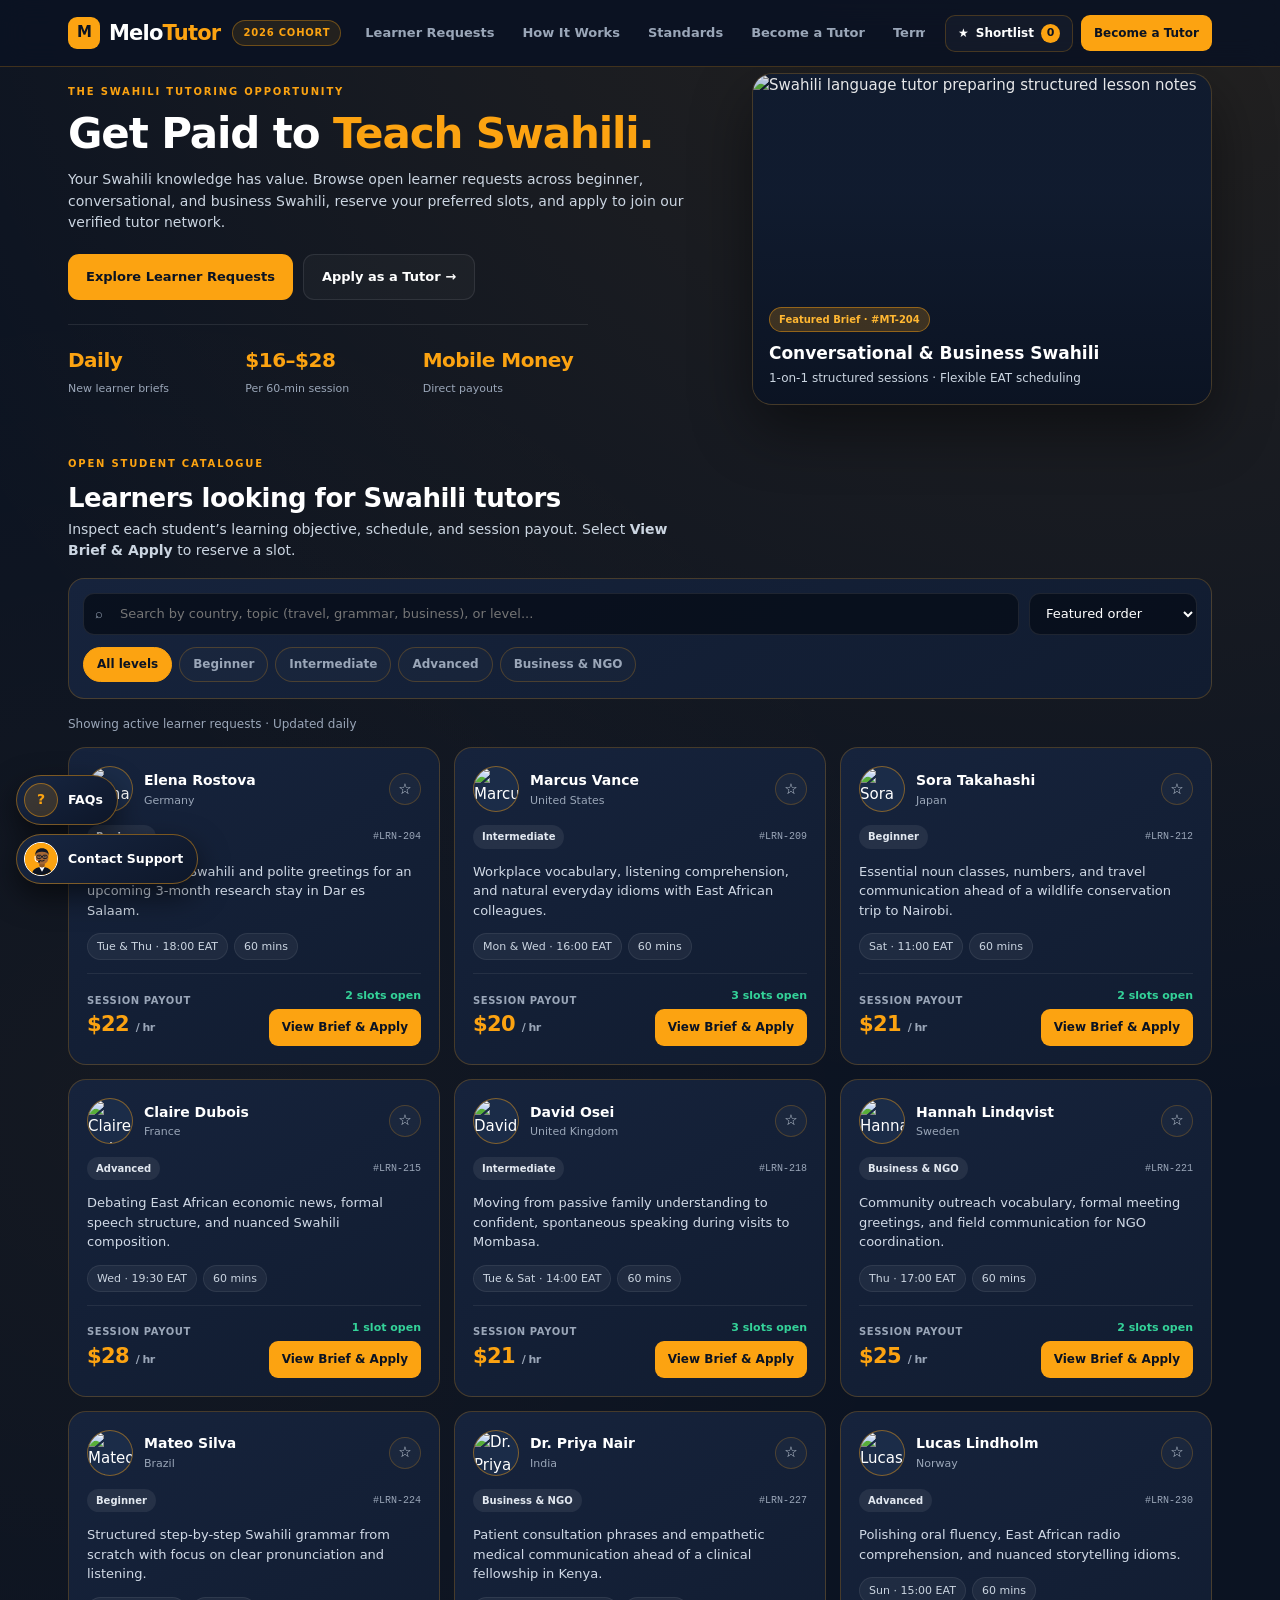
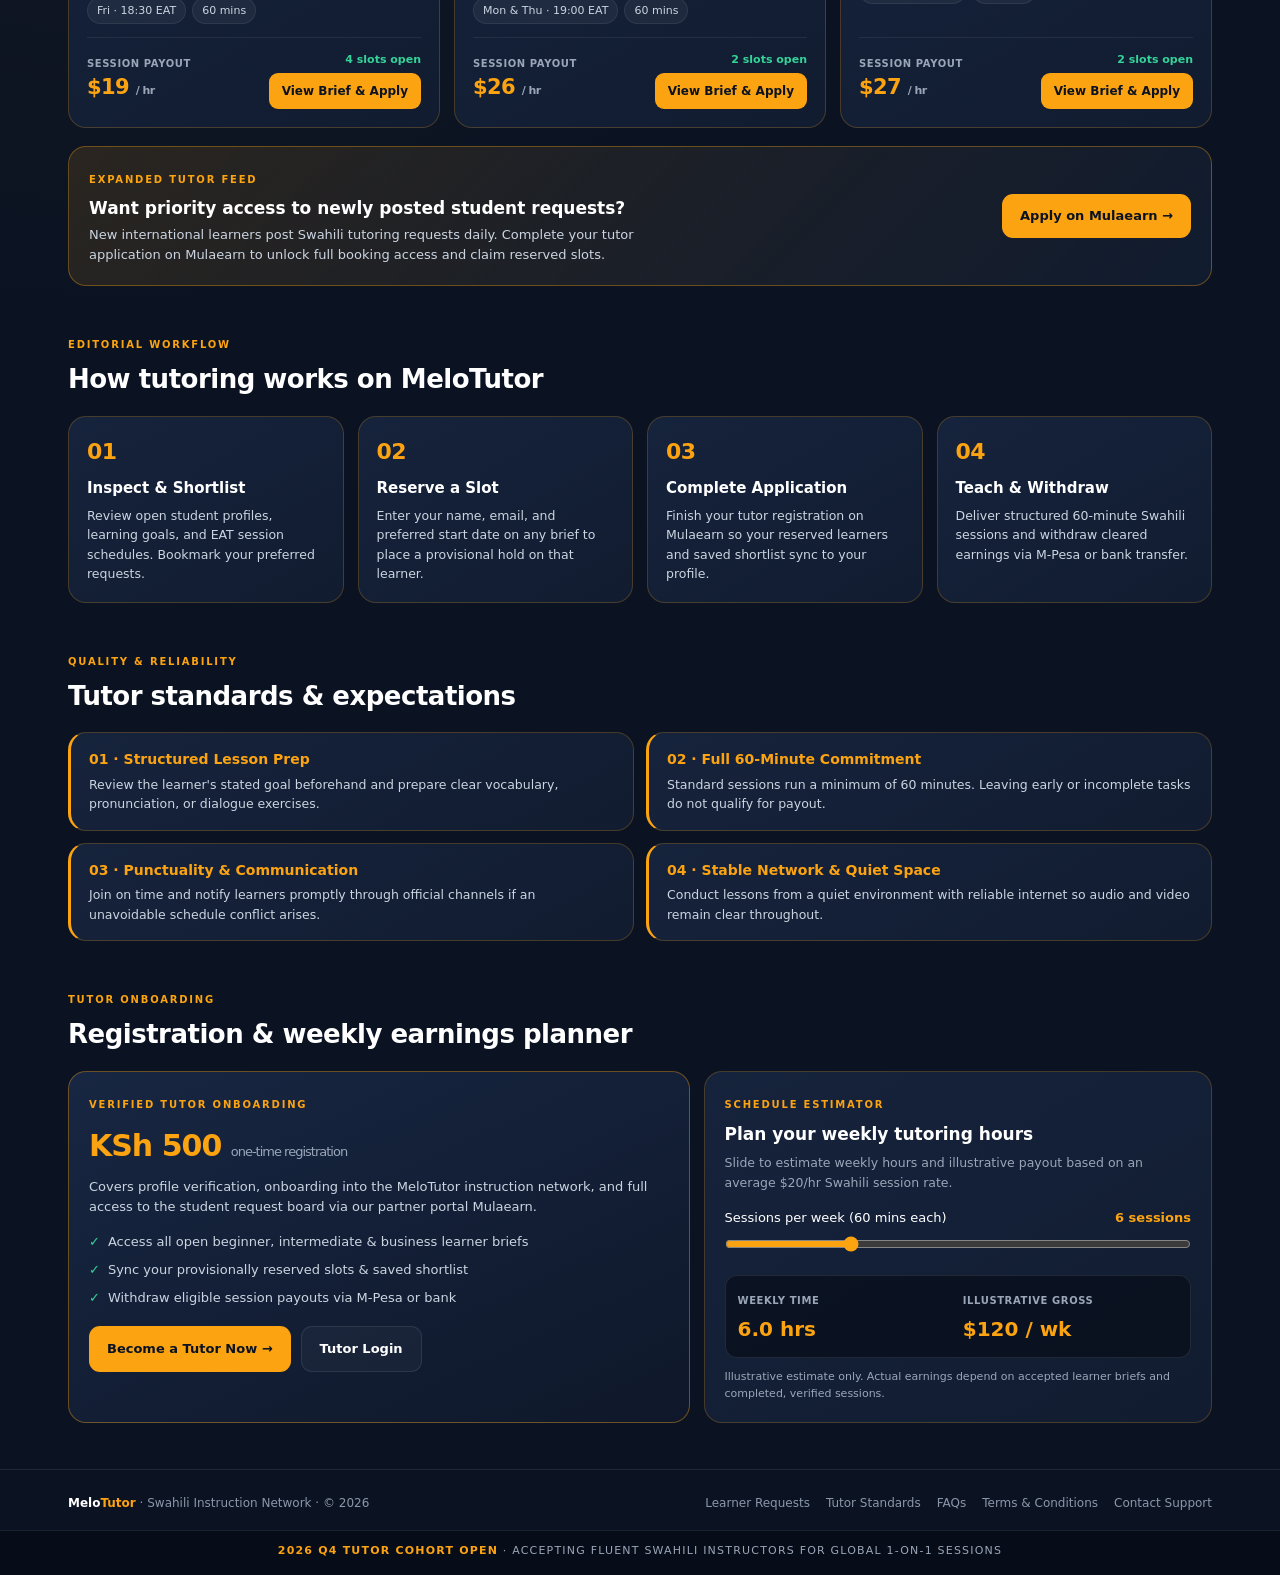
==== commit 33ba1248: "Update index.html" ====
--- a/index.html
+++ b/index.html
@@ -1,2887 +1,1258 @@
 <!DOCTYPE html>
 <html lang="en">
 <head>
-    <meta charset="UTF-8">
-    <meta name="viewport" content="width=device-width, initial-scale=1.0">
-    <meta name="description" content="MeloTutor connects Swahili tutors with people looking for language lessons. Explore tutoring opportunities and become a verified tutor.">
-    <meta name="theme-color" content="#060B16">
-    <title>MeloTutor | Swahili Tutoring Platform</title>
-    <link rel="preconnect" href="https://fonts.googleapis.com">
-    <link rel="preconnect" href="https://fonts.gstatic.com" crossorigin>
-    <link href="https://fonts.googleapis.com/css2?family=DM+Sans:ital,opsz,wght@0,9..40,400;0,9..40,500;0,9..40,600;0,9..40,700;1,9..40,400&family=JetBrains+Mono:wght@500;600;700&family=Manrope:wght@500;600;700;800&display=swap" rel="stylesheet">
-    <style>
-        /* =========================================
-           MELOTUTOR — FINTECH OBSIDIAN & GOLD EDITION
-        ========================================= */
-        :root {
-            --white: #ffffff;
-            --grey: #e5e5e5;
-            --muted: #94a3b8;
-            --muted-strong: #cbd5e1;
-            --gold: #fca311;
-            --gold-bright: #ffb732;
-            --gold-dim: rgba(252, 163, 17, 0.14);
-            --gold-border: rgba(252, 163, 17, 0.34);
-            --emerald: #10b981;
-            --emerald-dim: rgba(16, 185, 129, 0.14);
-            --bg-void: #060b16;
-            --navy-dark: #0b1428;
-            --navy: #111d36;
-            --navy-light: #182746;
-            --surface-glass: rgba(17, 29, 54, 0.68);
-            --border-hairline: rgba(255, 255, 255, 0.08);
-            --border-strong: rgba(255, 255, 255, 0.16);
-            --black: #05080f;
-            --font-heading: 'Manrope', sans-serif;
-            --font-body: 'DM Sans', sans-serif;
-            --font-mono: 'JetBrains Mono', monospace;
-            --container: 1220px;
-            --radius: 16px;
-            --radius-sm: 10px;
-            --transition: 0.25s cubic-bezier(0.22, 1, 0.36, 1);
-            --tabular: tabular-nums;
-        }
-
-        * {
-            margin: 0;
-            padding: 0;
-            box-sizing: border-box;
-        }
-
-        html {
-            scroll-behavior: smooth;
-            scroll-padding-top: 136px;
-        }
-
-        body {
-            font-family: var(--font-body);
-            background-color: var(--bg-void);
-            color: var(--white);
-            line-height: 1.65;
-            overflow-x: hidden;
-            -webkit-font-smoothing: antialiased;
-        }
-
-        a {
-            text-decoration: none;
-            color: inherit;
-        }
-
-        button, input {
-            font: inherit;
-        }
-
-        img {
-            display: block;
-            width: 100%;
-            object-fit: cover;
-        }
-
-        [hidden] {
-            display: none !important;
-        }
-
-        .container {
-            width: min(92%, var(--container));
-            margin: 0 auto;
-        }
-
-        .text-gold {
-            color: var(--gold);
-        }
-
-        .mono {
-            font-family: var(--font-mono);
-            font-variant-numeric: var(--tabular);
-        }
-
-        /* PILL EYEBROW BADGE */
-        .eyebrow {
-            display: inline-flex;
-            align-items: center;
-            gap: 8px;
-            color: var(--gold);
-            background: rgba(252, 163, 17, 0.08);
-            border: 1px solid rgba(252, 163, 17, 0.24);
-            padding: 6px 14px;
-            border-radius: 999px;
-            font-family: var(--font-mono);
-            font-size: 0.72rem;
-            font-weight: 600;
-            letter-spacing: 1.4px;
-            text-transform: uppercase;
-            margin-bottom: 18px;
-        }
-
-        .eyebrow::before {
-            content: "";
-            width: 6px;
-            height: 6px;
-            border-radius: 50%;
-            background: var(--gold);
-            box-shadow: 0 0 8px var(--gold);
-        }
-
-        /* BUTTONS */
-        .btn {
-            display: inline-flex;
-            align-items: center;
-            justify-content: center;
-            gap: 9px;
-            min-height: 48px;
-            padding: 12px 24px;
-            border-radius: 10px;
-            font-family: var(--font-heading);
-            font-size: 0.9rem;
-            font-weight: 700;
-            letter-spacing: -0.01em;
-            transition: var(--transition);
-            border: 1px solid transparent;
-            cursor: pointer;
-            white-space: nowrap;
-        }
-
-        .btn-primary {
-            background: linear-gradient(135deg, #ffb32c 0%, #fca311 100%);
-            color: var(--black);
-            box-shadow: 0 8px 24px rgba(252, 163, 17, 0.24), inset 0 1px 0 rgba(255, 255, 255, 0.45);
-        }
-
-        .btn-primary:hover {
-            background: linear-gradient(135deg, #ffc14d 0%, #fca311 100%);
-            transform: translateY(-2px);
-            box-shadow: 0 12px 30px rgba(252, 163, 17, 0.36), inset 0 1px 0 rgba(255, 255, 255, 0.6);
-        }
-
-        .btn-outline {
-            color: var(--white);
-            border-color: var(--border-strong);
-            background: rgba(255, 255, 255, 0.03);
-            backdrop-filter: blur(8px);
-        }
-
-        .btn-outline:hover {
-            border-color: var(--gold);
-            color: var(--gold);
-            background: rgba(252, 163, 17, 0.06);
-            transform: translateY(-1px);
-        }
-
-        .btn svg {
-            width: 16px;
-            height: 16px;
-            transition: transform 0.2s ease;
-        }
-
-        .btn:hover svg {
-            transform: translateX(3px);
-        }
-
-        /* =========================================
-           LARGE STYLISH DESKTOP HEADER (FINTECH)
-        ========================================= */
-        .site-header {
-            width: 100%;
-            position: sticky;
-            top: 0;
-            z-index: 1000;
-            background: rgba(6, 11, 22, 0.86);
-            backdrop-filter: blur(18px);
-            -webkit-backdrop-filter: blur(18px);
-            border-bottom: 1px solid var(--border-hairline);
-            transition: background 0.3s ease, box-shadow 0.3s ease;
-        }
-
-        .site-header.scrolled {
-            background: rgba(6, 11, 22, 0.96);
-            box-shadow: 0 18px 45px rgba(0, 0, 0, 0.55);
-        }
-
-        /* Top Live Telemetry Strip */
-        .header-telemetry {
-            border-bottom: 1px solid rgba(255, 255, 255, 0.06);
-            background: rgba(11, 20, 40, 0.65);
-            font-size: 0.74rem;
-            color: var(--muted);
-        }
-
-        .telemetry-inner {
-            display: flex;
-            align-items: center;
-            justify-content: space-between;
-            gap: 16px;
-            min-height: 38px;
-        }
-
-        .telemetry-group {
-            display: flex;
-            align-items: center;
-            gap: 20px;
-        }
-
-        .telemetry-pill {
-            display: inline-flex;
-            align-items: center;
-            gap: 7px;
-            font-family: var(--font-mono);
-            font-size: 0.7rem;
-            letter-spacing: 0.02em;
-            color: var(--muted-strong);
-        }
-
-        .live-dot {
-            width: 7px;
-            height: 7px;
-            border-radius: 50%;
-            background: var(--emerald);
-            box-shadow: 0 0 0 0 rgba(16, 185, 129, 0.55);
-            animation: emerald-pulse 2s infinite;
-        }
-
-        @keyframes emerald-pulse {
-            0% { box-shadow: 0 0 0 0 rgba(16, 185, 129, 0.55); }
-            70% { box-shadow: 0 0 0 7px rgba(16, 185, 129, 0); }
-            100% { box-shadow: 0 0 0 0 rgba(16, 185, 129, 0); }
-        }
-
-        .telemetry-divider {
-            width: 1px;
-            height: 13px;
-            background: rgba(255, 255, 255, 0.12);
-        }
-
-        .telemetry-ticker {
-            display: flex;
-            align-items: center;
-            gap: 8px;
-            color: var(--muted-strong);
-            overflow: hidden;
-            max-width: 460px;
-        }
-
-        .ticker-tag {
-            background: var(--gold-dim);
-            color: var(--gold);
-            border: 1px solid rgba(252, 163, 17, 0.25);
-            padding: 1px 7px;
-            border-radius: 4px;
-            font-family: var(--font-mono);
-            font-size: 0.65rem;
-            font-weight: 700;
-            text-transform: uppercase;
-            flex-shrink: 0;
-        }
-
-        .ticker-text {
-            white-space: nowrap;
-            overflow: hidden;
-            text-overflow: ellipsis;
-            transition: opacity 0.3s ease, transform 0.3s ease;
-        }
-
-        .ticker-text.updating {
-            opacity: 0;
-            transform: translateY(-4px);
-        }
-
-        /* Main Large Desktop Nav Tier */
-        .nav-container {
-            min-height: 92px;
-            display: flex;
-            align-items: center;
-            justify-content: space-between;
-            gap: 28px;
-            padding: 14px 0;
-            transition: min-height 0.25s ease;
-        }
-
-        .site-header.scrolled .nav-container {
-            min-height: 78px;
-        }
-
-        /* Brand Logo — Scoped cleanly so Footer never breaks */
-        .brand {
-            display: inline-flex;
-            align-items: center;
-            gap: 13px;
-            font-family: var(--font-heading);
-            font-size: 1.95rem;
-            font-weight: 800;
-            letter-spacing: -0.04em;
-            line-height: 1;
-            flex-shrink: 0;
-        }
-
-        .brand-mark {
-            width: 42px;
-            height: 42px;
-            border-radius: 11px;
-            background: linear-gradient(145deg, rgba(252, 163, 17, 0.22), rgba(252, 163, 17, 0.05));
-            border: 1px solid rgba(252, 163, 17, 0.45);
-            display: grid;
-            place-items: center;
-            box-shadow: 0 6px 20px rgba(252, 163, 17, 0.16);
-            transition: transform 0.25s ease;
-        }
-
-        .brand:hover .brand-mark {
-            transform: rotate(-4deg) scale(1.04);
-        }
-
-        .brand-wordmark {
-            display: flex;
-            flex-direction: column;
-        }
-
-        .brand-title {
-            display: flex;
-            align-items: center;
-            font-size: 1.9rem;
-            letter-spacing: -0.045em;
-        }
-
-        .brand-accent {
-            color: var(--gold);
-        }
-
-        .brand-sub {
-            font-family: var(--font-mono);
-            font-size: 0.62rem;
-            font-weight: 600;
-            letter-spacing: 0.16em;
-            text-transform: uppercase;
-            color: var(--muted);
-            margin-top: 3px;
-        }
-
-        /* Center Fintech Pill Navigation */
-        .main-nav {
-            display: flex;
-            align-items: center;
-            gap: 6px;
-            padding: 6px;
-            border-radius: 12px;
-            background: rgba(255, 255, 255, 0.025);
-            border: 1px solid rgba(255, 255, 255, 0.06);
-        }
-
-        .nav-link {
-            padding: 9px 15px;
-            border-radius: 8px;
-            font-family: var(--font-heading);
-            font-size: 0.86rem;
-            font-weight: 600;
-            color: #cbd5e1;
-            transition: var(--transition);
-            white-space: nowrap;
-        }
-
-        .nav-link:hover {
-            color: var(--white);
-            background: rgba(255, 255, 255, 0.06);
-        }
-
-        .nav-link.active {
-            color: var(--gold);
-            background: rgba(252, 163, 17, 0.12);
-            box-shadow: inset 0 0 0 1px rgba(252, 163, 17, 0.25);
-        }
-
-        /* Header Actions */
-        .nav-actions {
-            display: flex;
-            align-items: center;
-            gap: 12px;
-            flex-shrink: 0;
-        }
-
-        .nav-actions .btn {
-            min-height: 44px;
-            padding: 10px 18px;
-            font-size: 0.85rem;
-        }
-
-        .menu-toggle {
-            display: none;
-            width: 44px;
-            height: 44px;
-            background: rgba(255, 255, 255, 0.04);
-            border: 1px solid rgba(255, 255, 255, 0.16);
-            border-radius: 10px;
-            cursor: pointer;
-            flex-direction: column;
-            justify-content: center;
-            align-items: center;
-            gap: 5px;
-            flex-shrink: 0;
-        }
-
-        .menu-toggle span {
-            display: block;
-            width: 20px;
-            height: 2px;
-            background: var(--white);
-            border-radius: 2px;
-            transition: var(--transition);
-        }
-
-        /* =========================================
-           HERO SECTION — FINTECH GRID & TELEMETRY
-        ========================================= */
-        .hero-section {
-            position: relative;
-            padding: 76px 0 96px;
-            background:
-                radial-gradient(circle at 50% 0%, rgba(252, 163, 17, 0.13), transparent 46%),
-                radial-gradient(circle at 85% 40%, rgba(56, 189, 248, 0.06), transparent 36%),
-                linear-gradient(180deg, #070d1b 0%, #0b1428 100%);
-            overflow: hidden;
-        }
-
-        /* Subtle fintech architectural grid overlay */
-        .hero-section::before {
-            content: "";
-            position: absolute;
-            inset: 0;
-            background-image:
-                linear-gradient(to right, rgba(255, 255, 255, 0.03) 1px, transparent 1px),
-                linear-gradient(to bottom, rgba(255, 255, 255, 0.03) 1px, transparent 1px);
-            background-size: 56px 56px;
-            mask-image: radial-gradient(ellipse at center, black 35%, transparent 78%);
-            -webkit-mask-image: radial-gradient(ellipse at center, black 35%, transparent 78%);
-            pointer-events: none;
-        }
-
-        .hero-content {
-            position: relative;
-            z-index: 2;
-            display: grid;
-            grid-template-columns: 1fr;
-            align-items: center;
-            gap: 44px;
-            text-align: center;
-        }
-
-        .hero-text {
-            max-width: 880px;
-            margin: 0 auto;
-        }
-
-        .hero-text h1 {
-            font-family: var(--font-heading);
-            font-size: clamp(2.85rem, 5.8vw, 5.15rem);
-            line-height: 1.08;
-            font-weight: 800;
-            letter-spacing: -0.04em;
-            margin-bottom: 24px;
-        }
-
-        .hero-text p {
-            color: #cbd5e1;
-            max-width: 690px;
-            margin: 0 auto;
-            font-size: 1.06rem;
-            line-height: 1.82;
-        }
-
-        .hero-buttons {
-            display: flex;
-            flex-wrap: wrap;
-            justify-content: center;
-            gap: 14px;
-            margin-top: 34px;
-        }
-
-        .hero-note {
-            display: inline-flex;
-            align-items: center;
-            gap: 8px;
-            margin-top: 24px;
-            font-family: var(--font-mono);
-            font-size: 0.78rem;
-            color: var(--muted);
-        }
-
-        /* Hero Visual Showcase + Live Telemetry Overlay */
-        .hero-visual {
-            position: relative;
-            width: min(100%, 920px);
-            margin: 4px auto 0;
-            padding: 10px;
-            border-radius: 22px;
-            background: linear-gradient(180deg, rgba(255, 255, 255, 0.09), rgba(255, 255, 255, 0.02));
-            border: 1px solid rgba(255, 255, 255, 0.12);
-            box-shadow: 0 32px 90px rgba(0, 0, 0, 0.55);
-        }
-
-        .hero-image {
-            position: relative;
-            height: 390px;
-            overflow: hidden;
-            border-radius: 15px;
-        }
-
-        .hero-image::after {
-            content: "";
-            position: absolute;
-            inset: 0;
-            background: linear-gradient(180deg, rgba(6, 11, 22, 0.08) 40%, rgba(6, 11, 22, 0.72) 100%);
-            pointer-events: none;
-        }
-
-        .hero-image img {
-            height: 100%;
-            transition: transform 0.7s cubic-bezier(0.22, 1, 0.36, 1);
-        }
-
-        .hero-visual:hover .hero-image img {
-            transform: scale(1.03);
-        }
-
-        /* Floating Fintech Glass Card (Left) */
-        .hero-floating-card {
-            position: absolute;
-            bottom: -18px;
-            left: 24px;
-            z-index: 3;
-            background: rgba(11, 20, 40, 0.92);
-            backdrop-filter: blur(16px);
-            -webkit-backdrop-filter: blur(16px);
-            color: var(--white);
-            padding: 18px 22px;
-            border-radius: 14px;
-            border: 1px solid rgba(252, 163, 17, 0.38);
-            min-width: 265px;
-            text-align: left;
-            box-shadow: 0 20px 45px rgba(0, 0, 0, 0.45);
-        }
-
-        .floating-header {
-            display: flex;
-            align-items: center;
-            justify-content: space-between;
-            gap: 10px;
-            margin-bottom: 6px;
-        }
-
-        .floating-label {
-            font-family: var(--font-mono);
-            font-size: 0.7rem;
-            text-transform: uppercase;
-            letter-spacing: 0.08em;
-            color: var(--muted);
-        }
-
-        .floating-badge {
-            display: inline-flex;
-            align-items: center;
-            gap: 5px;
-            padding: 2px 8px;
-            border-radius: 999px;
-            background: var(--emerald-dim);
-            color: #34d399;
-            font-family: var(--font-mono);
-            font-size: 0.65rem;
-            font-weight: 700;
-        }
-
-        .hero-floating-card strong {
-            display: block;
-            font-family: var(--font-heading);
-            font-size: 1.08rem;
-            font-weight: 800;
-            margin: 2px 0 4px;
-        }
-
-        .floating-accent {
-            display: block;
-            font-size: 0.78rem;
-            color: var(--gold);
-            font-weight: 600;
-        }
-
-        /* Floating Live Session Metrics Pill (Right) */
-        .hero-telemetry-widget {
-            position: absolute;
-            bottom: -18px;
-            right: 24px;
-            z-index: 3;
-            background: rgba(11, 20, 40, 0.92);
-            backdrop-filter: blur(16px);
-            -webkit-backdrop-filter: blur(16px);
-            padding: 16px 20px;
-            border-radius: 14px;
-            border: 1px solid rgba(255, 255, 255, 0.14);
-            display: flex;
-            align-items: center;
-            gap: 18px;
-            text-align: left;
-            box-shadow: 0 20px 45px rgba(0, 0, 0, 0.45);
-        }
-
-        .widget-stat span {
-            display: block;
-            font-family: var(--font-mono);
-            font-size: 0.66rem;
-            text-transform: uppercase;
-            letter-spacing: 0.06em;
-            color: var(--muted);
-        }
-
-        .widget-stat strong {
-            display: block;
-            font-family: var(--font-mono);
-            font-size: 1.02rem;
-            font-weight: 700;
-            color: var(--white);
-            margin-top: 2px;
-        }
-
-        .widget-divider {
-            width: 1px;
-            height: 30px;
-            background: rgba(255, 255, 255, 0.12);
-        }
-
-        /* =========================================
-           INTRO STRIP (ALIGNED GOLD BAR)
-        ========================================= */
-        .intro-strip {
-            background: linear-gradient(90deg, #f59e0b 0%, #fca311 50%, #ffb732 100%);
-            color: var(--black);
-            padding: 20px 0;
-            border-top: 1px solid rgba(255, 255, 255, 0.35);
-            border-bottom: 1px solid rgba(0, 0, 0, 0.15);
-        }
-
-        .intro-content {
-            display: flex;
-            align-items: center;
-            justify-content: space-between;
-            gap: 20px;
-        }
-
-        .intro-copy {
-            display: flex;
-            flex-wrap: wrap;
-            align-items: baseline;
-            gap: 6px 12px;
-        }
-
-        .intro-copy strong {
-            font-family: var(--font-heading);
-            font-size: 1.08rem;
-            font-weight: 800;
-            letter-spacing: -0.02em;
-        }
-
-        .intro-copy span {
-            font-size: 0.94rem;
-            font-weight: 500;
-            color: rgba(5, 8, 15, 0.85);
-        }
-
-        .intro-cta {
-            display: inline-flex;
-            align-items: center;
-            gap: 6px;
-            font-family: var(--font-heading);
-            font-size: 0.88rem;
-            font-weight: 800;
-            padding: 8px 16px;
-            border-radius: 8px;
-            background: rgba(5, 8, 15, 0.1);
-            white-space: nowrap;
-            transition: var(--transition);
-        }
-
-        .intro-cta:hover {
-            background: rgba(5, 8, 15, 0.18);
-            transform: translateX(2px);
-        }
-
-        /* =========================================
-           SECTION HEADINGS (CONSISTENT RHYTHM)
-        ========================================= */
-        .section-heading {
-            max-width: 720px;
-            margin: 0 auto 52px;
-            text-align: center;
-        }
-
-        .section-heading h2 {
-            font-family: var(--font-heading);
-            font-size: clamp(2.05rem, 4vw, 2.95rem);
-            font-weight: 800;
-            letter-spacing: -0.03em;
-            line-height: 1.18;
-            margin-bottom: 16px;
-        }
-
-        .section-heading p {
-            color: var(--muted);
-            font-size: 1rem;
-            line-height: 1.75;
-            max-width: 620px;
-            margin: 0 auto;
-        }
-
-        /* =========================================
-           LEARNER DISCOVERY SECTION
-        ========================================= */
-        .learners-section {
-            padding: 104px 0;
-            background: #091122;
-            border-bottom: 1px solid var(--border-hairline);
-        }
-
-        /* Live Request Feed Banner */
-        .live-feed-bar {
-            display: flex;
-            align-items: center;
-            justify-content: space-between;
-            gap: 16px;
-            padding: 12px 18px;
-            margin-bottom: 24px;
-            border-radius: 12px;
-            background: rgba(17, 29, 54, 0.6);
-            border: 1px solid rgba(255, 255, 255, 0.08);
-        }
-
-        .live-feed-left {
-            display: flex;
-            align-items: center;
-            gap: 12px;
-            min-width: 0;
-        }
-
-        .live-feed-badge {
-            display: inline-flex;
-            align-items: center;
-            gap: 7px;
-            padding: 4px 10px;
-            border-radius: 6px;
-            background: var(--emerald-dim);
-            border: 1px solid rgba(16, 185, 129, 0.28);
-            color: #34d399;
-            font-family: var(--font-mono);
-            font-size: 0.68rem;
-            font-weight: 700;
-            letter-spacing: 0.06em;
-            text-transform: uppercase;
-            flex-shrink: 0;
-        }
-
-        .live-feed-message {
-            font-size: 0.85rem;
-            color: var(--muted-strong);
-            white-space: nowrap;
-            overflow: hidden;
-            text-overflow: ellipsis;
-            transition: opacity 0.25s ease;
-        }
-
-        .live-feed-meta {
-            font-family: var(--font-mono);
-            font-size: 0.72rem;
-            color: var(--muted);
-            flex-shrink: 0;
-        }
-              /* Filter & Search Bar */
-        .learner-tools {
-            display: flex;
-            justify-content: space-between;
-            align-items: center;
-            gap: 18px;
-            margin-bottom: 28px;
-        }
-
-        .learner-search-wrap {
-            position: relative;
-            display: flex;
-            align-items: center;
-            flex: 1;
-            max-width: 410px;
-        }
-
-        .search-icon {
-            position: absolute;
-            left: 15px;
-            color: #64748b;
-            display: grid;
-            place-items: center;
-            pointer-events: none;
-        }
-
-        .learner-search-wrap input {
-            width: 100%;
-            height: 48px;
-            padding: 0 16px 0 44px;
-            border: 1px solid rgba(255, 255, 255, 0.12);
-            border-radius: 10px;
-            background: #060b16;
-            color: var(--white);
-            font-size: 0.9rem;
-            outline: none;
-            transition: var(--transition);
-        }
-
-        .learner-search-wrap input::placeholder {
-            color: #64748b;
-        }
-
-        .learner-search-wrap input:focus {
-            border-color: var(--gold);
-            box-shadow: 0 0 0 3px rgba(252, 163, 17, 0.14);
-        }
-
-        .learner-filters {
-            display: flex;
-            flex-wrap: wrap;
-            gap: 8px;
-        }
-
-        .filter-btn {
-            border: 1px solid rgba(255, 255, 255, 0.12);
-            background: rgba(255, 255, 255, 0.03);
-            color: #cbd5e1;
-            padding: 9px 16px;
-            border-radius: 999px;
-            font-family: var(--font-heading);
-            font-size: 0.8rem;
-            font-weight: 700;
-            cursor: pointer;
-            transition: var(--transition);
-        }
-
-        .filter-btn:hover {
-            border-color: rgba(252, 163, 17, 0.5);
-            color: var(--white);
-        }
-
-        .filter-btn.active {
-            background: var(--gold);
-            border-color: var(--gold);
-            color: var(--black);
-            box-shadow: 0 4px 16px rgba(252, 163, 17, 0.25);
-        }
-
-        /* Learner Cards Grid — Equal Height & Crisp Fintech Glass */
-        .learner-carousel {
-            position: relative;
-        }
-
-        .learner-grid {
-            display: grid;
-            grid-template-columns: repeat(2, minmax(0, 1fr));
-            gap: 22px;
-            align-items: stretch;
-        }
-
-        .learner-card {
-            display: flex;
-            flex-direction: column;
-            justify-content: space-between;
-            padding: 26px;
-            border-radius: var(--radius);
-            background: linear-gradient(160deg, #13203b 0%, #0d1629 100%);
-            color: var(--white);
-            border: 1px solid rgba(255, 255, 255, 0.1);
-            box-shadow: 0 14px 36px rgba(0, 0, 0, 0.28);
-            transition: transform 0.28s ease, box-shadow 0.28s ease, border-color 0.28s ease;
-            animation: card-enter 0.45s both;
-        }
-
-        .learner-card:hover {
-            transform: translateY(-4px);
-            box-shadow: 0 22px 48px rgba(0, 0, 0, 0.42);
-            border-color: rgba(252, 163, 17, 0.45);
-        }
-
-        .learner-card:nth-child(2) { animation-delay: 0.06s; }
-        .learner-card:nth-child(3) { animation-delay: 0.12s; }
-        .learner-card:nth-child(4) { animation-delay: 0.18s; }
-
-        @keyframes card-enter {
-            from { opacity: 0; transform: translateY(14px); }
-            to { opacity: 1; transform: translateY(0); }
-        }
-
-        .learner-top {
-            display: flex;
-            align-items: center;
-            gap: 15px;
-        }
-
-        .learner-avatar {
-            width: 56px;
-            height: 56px;
-            flex-shrink: 0;
-            border-radius: 14px;
-            overflow: hidden;
-            border: 1px solid rgba(252, 163, 17, 0.35);
-            background: #1a2947;
-        }
-
-        .learner-avatar img {
-            height: 100%;
-        }
-
-        .learner-details {
-            flex: 1;
-            min-width: 0;
-        }
-
-        .learner-name {
-            display: block;
-            font-family: var(--font-heading);
-            font-size: 1.05rem;
-            font-weight: 800;
-            letter-spacing: -0.01em;
-            color: var(--white);
-        }
-
-        .learner-location {
-            display: block;
-            font-size: 0.82rem;
-            color: var(--muted);
-            margin-top: 2px;
-        }
-
-        .learner-flag {
-            font-family: var(--font-mono);
-            font-size: 0.82rem;
-            font-weight: 700;
-            color: var(--gold);
-            background: rgba(252, 163, 17, 0.1);
-            border: 1px solid rgba(252, 163, 17, 0.24);
-            padding: 5px 10px;
-            border-radius: 8px;
-            letter-spacing: 0.06em;
-        }
-
-        .learner-status {
-            display: flex;
-            align-items: center;
-            gap: 10px;
-            margin-top: 20px;
-            padding: 12px 14px;
-            background: rgba(6, 11, 22, 0.65);
-            border: 1px solid rgba(255, 255, 255, 0.06);
-            border-radius: 10px;
-            font-size: 0.84rem;
-            color: #e2e8f0;
-        }
-
-        .status-dot {
-            width: 8px;
-            height: 8px;
-            border-radius: 50%;
-            background: var(--gold);
-            flex-shrink: 0;
-            box-shadow: 0 0 0 0 rgba(252, 163, 17, 0.45);
-            animation: dot-pulse 2.2s infinite;
-        }
-
-        @keyframes dot-pulse {
-            0% { box-shadow: 0 0 0 0 rgba(252, 163, 17, 0.45); }
-            70% { box-shadow: 0 0 0 7px rgba(252, 163, 17, 0); }
-            100% { box-shadow: 0 0 0 0 rgba(252, 163, 17, 0); }
-        }
-
-        .learner-footer {
-            display: flex;
-            justify-content: space-between;
-            align-items: center;
-            gap: 10px;
-            margin-top: 16px;
-            font-size: 0.8rem;
-            color: var(--muted);
-        }
-
-        .learner-level {
-            font-family: var(--font-mono);
-            color: var(--gold);
-            background: rgba(252, 163, 17, 0.1);
-            border: 1px solid rgba(252, 163, 17, 0.22);
-            padding: 4px 10px;
-            border-radius: 999px;
-            font-size: 0.72rem;
-            font-weight: 700;
-        }
-
-        .learner-expand {
-            width: 100%;
-            display: flex;
-            justify-content: space-between;
-            align-items: center;
-            margin-top: 18px;
-            padding: 13px 0 0;
-            border: 0;
-            border-top: 1px solid rgba(255, 255, 255, 0.08);
-            background: transparent;
-            color: var(--gold);
-            font-family: var(--font-heading);
-            font-size: 0.82rem;
-            font-weight: 700;
-            text-align: left;
-            cursor: pointer;
-            transition: color 0.2s ease;
-        }
-
-        .learner-expand:hover {
-            color: var(--gold-bright);
-        }
-
-        .learner-expand span {
-            font-family: var(--font-mono);
-            font-size: 1.05rem;
-        }
-
-        .learner-extra {
-            padding-top: 14px;
-            color: #cbd5e1;
-            font-size: 0.84rem;
-            line-height: 1.72;
-            animation: reveal 0.25s ease;
-        }
-
-        .learner-extra strong {
-            display: block;
-            color: var(--white);
-            font-family: var(--font-heading);
-            font-size: 0.82rem;
-            text-transform: uppercase;
-            letter-spacing: 0.05em;
-            margin-bottom: 5px;
-        }
-
-        .learner-extra p {
-            margin-bottom: 12px;
-        }
-
-        .lesson-tag {
-            display: inline-block;
-            padding: 5px 10px;
-            border-radius: 6px;
-            background: rgba(252, 163, 17, 0.12);
-            border: 1px solid rgba(252, 163, 17, 0.25);
-            color: var(--gold);
-            font-family: var(--font-mono);
-            font-size: 0.7rem;
-            font-weight: 600;
-        }
-
-        .learner-card.expanded {
-            border-color: rgba(252, 163, 17, 0.55);
-        }
-
-        .learner-empty {
-            margin: 28px 0;
-            padding: 28px;
-            border-radius: 12px;
-            background: rgba(255, 255, 255, 0.02);
-            border: 1px dashed rgba(255, 255, 255, 0.14);
-            text-align: center;
-            color: var(--muted-strong);
-            font-size: 0.92rem;
-        }
-
-        @keyframes reveal {
-            from { opacity: 0; transform: translateY(-5px); }
-            to { opacity: 1; transform: translateY(0); }
-        }
-
-        .carousel-control {
-            display: none;
-            width: 40px;
-            height: 40px;
-            position: absolute;
-            top: 50%;
-            z-index: 4;
-            transform: translateY(-50%);
-            border: 1px solid rgba(252, 163, 17, 0.55);
-            border-radius: 50%;
-            background: #060b16;
-            color: var(--gold);
-            font-size: 1.45rem;
-            line-height: 1;
-            cursor: pointer;
-            box-shadow: 0 8px 24px rgba(0, 0, 0, 0.45);
-        }
-
-        .carousel-control:disabled {
-            opacity: 0.3;
-            cursor: default;
-        }
-
-        .carousel-prev { left: -12px; }
-        .carousel-next { right: -12px; }
-
-        /* Locked Opportunity Vault Gate */
-        .learner-gate {
-            position: relative;
-            min-height: 290px;
-            margin-top: 36px;
-            border: 1px solid rgba(252, 163, 17, 0.28);
-            border-radius: 18px;
-            overflow: hidden;
-            background: #060b16;
-        }
-
-        .locked-learners {
-            position: absolute;
-            inset: 0;
-            display: grid;
-            grid-template-columns: repeat(3, 1fr);
-            gap: 20px;
-            padding: 28px;
-            filter: blur(5px);
-            opacity: 0.5;
-            transform: scale(1.02);
-            pointer-events: none;
-        }
-
-        .locked-card {
-            padding: 24px;
-            border: 1px solid rgba(255, 255, 255, 0.1);
-            border-radius: 14px;
-            background: linear-gradient(145deg, #162440, #0c1424);
-            color: #dce2ec;
-        }
-
-        .locked-card span {
-            display: block;
-            font-family: var(--font-heading);
-            font-weight: 800;
-            margin: 10px 0 18px;
-        }
-
-        .locked-card i {
-            display: block;
-            height: 8px;
-            width: 85%;
-            margin: 12px 0;
-            border-radius: 10px;
-            background: rgba(255, 255, 255, 0.16);
-        }
-
-        .locked-card i:last-child {
-            width: 55%;
-        }
-
-        .learner-gate::after {
-            content: "";
-            position: absolute;
-            inset: 0;
-            background: radial-gradient(circle at center, rgba(6, 11, 22, 0.88) 35%, rgba(6, 11, 22, 0.62) 100%);
-        }
-
-        .learner-gate-content {
-            position: relative;
-            z-index: 2;
-            max-width: 540px;
-            margin: 0 auto;
-            padding: 46px 24px;
-            text-align: center;
-        }
-
-        .gate-icon {
-            width: 46px;
-            height: 46px;
-            display: grid;
-            place-items: center;
-            margin: 0 auto 16px;
-            border: 1px solid rgba(252, 163, 17, 0.45);
-            border-radius: 12px;
-            color: var(--gold);
-            background: rgba(252, 163, 17, 0.12);
-            font-size: 1.2rem;
-            box-shadow: 0 8px 24px rgba(252, 163, 17, 0.18);
-        }
-
-        .learner-gate-content .eyebrow {
-            margin-bottom: 12px;
-        }
-
-        .learner-gate-content h3 {
-            font-family: var(--font-heading);
-            font-size: clamp(1.45rem, 3vw, 1.9rem);
-            font-weight: 800;
-            letter-spacing: -0.02em;
-            margin-bottom: 10px;
-        }
-
-        .learner-gate-content p {
-            color: var(--muted-strong);
-            font-size: 0.92rem;
-            margin: 0 auto 24px;
-            max-width: 450px;
-        }
-
-        /* =========================================
-           HOW IT WORKS (PROCESS ARCHITECTURE)
-        ========================================= */
-        .how-section {
-            padding: 104px 0;
-            background: var(--bg-void);
-            border-bottom: 1px solid var(--border-hairline);
-        }
-
-        .steps-grid {
-            display: grid;
-            grid-template-columns: repeat(3, 1fr);
-            gap: 24px;
-            align-items: stretch;
-        }
-
-        .step-card {
-            position: relative;
-            display: flex;
-            flex-direction: column;
-            padding: 36px 30px;
-            min-height: 260px;
-            border: 1px solid rgba(255, 255, 255, 0.09);
-            border-radius: var(--radius);
-            background: linear-gradient(160deg, #111d36 0%, #0a1224 100%);
-            overflow: hidden;
-            transition: var(--transition);
-        }
-
-        .step-card:hover {
-            border-color: rgba(252, 163, 17, 0.48);
-            transform: translateY(-4px);
-            box-shadow: 0 20px 44px rgba(0, 0, 0, 0.38);
-        }
-
-        .step-header {
-            display: flex;
-            align-items: center;
-            justify-content: space-between;
-            margin-bottom: 26px;
-        }
-
-        .step-icon {
-            width: 50px;
-            height: 50px;
-            display: grid;
-            place-items: center;
-            border-radius: 12px;
-            background: rgba(252, 163, 17, 0.12);
-            border: 1px solid rgba(252, 163, 17, 0.3);
-            color: var(--gold);
-            font-family: var(--font-mono);
-            font-size: 0.95rem;
-            font-weight: 700;
-        }
-
-        .step-tag {
-            font-family: var(--font-mono);
-            font-size: 0.68rem;
-            color: var(--muted);
-            text-transform: uppercase;
-            letter-spacing: 0.08em;
-        }
-
-        .step-card h3 {
-            font-family: var(--font-heading);
-            font-size: 1.18rem;
-            font-weight: 800;
-            letter-spacing: -0.01em;
-            margin-bottom: 12px;
-        }
-
-        .step-card p {
-            color: var(--muted);
-            font-size: 0.92rem;
-            line-height: 1.78;
-        }
-
-        /* =========================================
-           TUTOR STANDARDS (COMPLIANCE MATRIX)
-        ========================================= */
-        .standards-section {
-            padding: 104px 0;
-            background: #091122;
-            border-bottom: 1px solid var(--border-hairline);
-        }
-
-        .standards-grid {
-            display: grid;
-            grid-template-columns: repeat(2, minmax(0, 1fr));
-            gap: 20px;
-            max-width: 1040px;
-            margin: 0 auto;
-            align-items: stretch;
-        }
-
-        .standard-card {
-            display: flex;
-            flex-direction: column;
-            padding: 28px 30px;
-            border: 1px solid rgba(255, 255, 255, 0.09);
-            border-left: 3px solid var(--gold);
-            border-radius: 14px;
-            background: linear-gradient(160deg, #121f3a 0%, #0b1428 100%);
-            transition: var(--transition);
-        }
-
-        .standard-card:hover {
-            border-color: rgba(252, 163, 17, 0.35);
-            border-left-color: var(--gold);
-            transform: translateY(-2px);
-        }
-
-        .standard-card .standard-number {
-            display: inline-block;
-            color: var(--gold);
-            font-family: var(--font-mono);
-            font-size: 0.72rem;
-            font-weight: 700;
-            letter-spacing: 0.1em;
-            margin-bottom: 10px;
-        }
-
-        .standard-card h3 {
-            font-family: var(--font-heading);
-            font-size: 1.08rem;
-            font-weight: 800;
-            margin-bottom: 10px;
-        }
-
-        .standard-card p {
-            color: var(--muted-strong);
-            font-size: 0.89rem;
-            line-height: 1.78;
-        }
-
-        .standards-note {
-            max-width: 1040px;
-            margin: 26px auto 0;
-            padding: 18px 24px;
-            border: 1px solid rgba(252, 163, 17, 0.28);
-            border-radius: 12px;
-            color: var(--muted-strong);
-            font-size: 0.88rem;
-            line-height: 1.75;
-            background: rgba(252, 163, 17, 0.055);
-        }
-
-        .standards-note strong {
-            color: var(--gold);
-                                            }
-              /* =========================================
-           OPPORTUNITIES / ABOUT SECTION
-        ========================================= */
-        .opportunities-section {
-            padding: 104px 0;
-            background: var(--bg-void);
-            border-bottom: 1px solid var(--border-hairline);
-        }
-
-        .opportunity-content {
-            display: grid;
-            grid-template-columns: 1.05fr 0.95fr;
-            align-items: center;
-            gap: 64px;
-        }
-
-        .opportunity-text h2 {
-            font-family: var(--font-heading);
-            font-size: clamp(2.15rem, 4vw, 3.05rem);
-            font-weight: 800;
-            line-height: 1.18;
-            letter-spacing: -0.03em;
-            margin-bottom: 22px;
-        }
-
-        .opportunity-text p {
-            color: #cbd5e1;
-            font-size: 0.98rem;
-            line-height: 1.85;
-            margin-bottom: 18px;
-        }
-
-        .opportunity-text .btn {
-            margin-top: 14px;
-        }
-
-        .opportunity-image {
-            position: relative;
-            height: 410px;
-            overflow: hidden;
-            border-radius: 18px;
-            border: 1px solid rgba(252, 163, 17, 0.32);
-            box-shadow: 0 24px 60px rgba(0, 0, 0, 0.45);
-        }
-
-        .opportunity-image img {
-            height: 100%;
-            transition: transform 0.6s ease;
-        }
-
-        .opportunity-image:hover img {
-            transform: scale(1.04);
-        }
-
-        /* =========================================
-           PAYMENT, INTERACTIVE ESTIMATOR & JOINING FEE
-        ========================================= */
-        .payment-section {
-            padding: 104px 0;
-            background: #091122;
-            border-bottom: 1px solid var(--border-hairline);
-        }
-
-        .payment-content {
-            text-align: center;
-        }
-
-        .payment-content .section-heading {
-            margin-bottom: 40px;
-        }
-
-        .payment-methods {
-            display: grid;
-            grid-template-columns: repeat(3, minmax(0, 1fr));
-            gap: 18px;
-            max-width: 820px;
-            margin: 0 auto;
-        }
-
-        .payment-method {
-            display: flex;
-            flex-direction: column;
-            align-items: center;
-            justify-content: center;
-            gap: 6px;
-            padding: 22px 24px;
-            border-radius: 14px;
-            background: linear-gradient(160deg, #13203b 0%, #0c1426 100%);
-            border: 1px solid rgba(255, 255, 255, 0.1);
-            color: var(--white);
-            font-family: var(--font-heading);
-            font-size: 0.98rem;
-            transition: var(--transition);
-        }
-
-        .payment-method:hover {
-            border-color: var(--gold);
-            transform: translateY(-2px);
-        }
-
-        .payment-method span {
-            font-family: var(--font-mono);
-            font-size: 0.7rem;
-            color: var(--gold);
-            text-transform: uppercase;
-            letter-spacing: 0.08em;
-        }
-
-        /* Interactive Fintech Session Estimator Card */
-        .estimator-box {
-            max-width: 820px;
-            margin: 32px auto 0;
-            padding: 28px 32px;
-            text-align: left;
-            border-radius: 16px;
-            background: linear-gradient(160deg, #111d36 0%, #091122 100%);
-            border: 1px solid rgba(255, 255, 255, 0.11);
-            box-shadow: 0 18px 44px rgba(0, 0, 0, 0.32);
-        }
-
-        .estimator-top {
-            display: flex;
-            align-items: center;
-            justify-content: space-between;
-            flex-wrap: wrap;
-            gap: 12px;
-            margin-bottom: 18px;
-        }
-
-        .estimator-title {
-            font-family: var(--font-heading);
-            font-size: 1.08rem;
-            font-weight: 800;
-        }
-
-        .estimator-badge {
-            font-family: var(--font-mono);
-            font-size: 0.7rem;
-            color: var(--muted-strong);
-            background: rgba(255, 255, 255, 0.05);
-            border: 1px solid rgba(255, 255, 255, 0.1);
-            padding: 4px 10px;
-            border-radius: 6px;
-        }
-
-        .estimator-controls {
-            display: grid;
-            grid-template-columns: 1.2fr 0.8fr;
-            align-items: center;
-            gap: 28px;
-        }
-
-        .slider-header {
-            display: flex;
-            justify-content: space-between;
-            align-items: baseline;
-            margin-bottom: 12px;
-        }
-
-        .slider-header label {
-            font-size: 0.86rem;
-            color: var(--muted-strong);
-        }
-
-        .slider-value {
-            font-family: var(--font-mono);
-            font-size: 0.95rem;
-            font-weight: 700;
-            color: var(--gold);
-        }
-
-        input[type="range"] {
-            -webkit-appearance: none;
-            appearance: none;
-            width: 100%;
-            height: 7px;
-            border-radius: 999px;
-            background: rgba(255, 255, 255, 0.12);
-            outline: none;
-            cursor: pointer;
-        }
-
-        input[type="range"]::-webkit-slider-thumb {
-            -webkit-appearance: none;
-            appearance: none;
-            width: 20px;
-            height: 20px;
-            border-radius: 50%;
-            background: var(--gold);
-            border: 3px solid #060b16;
-            box-shadow: 0 0 12px rgba(252, 163, 17, 0.6);
-            cursor: pointer;
-        }
-
-        input[type="range"]::-moz-range-thumb {
-            width: 20px;
-            height: 20px;
-            border-radius: 50%;
-            background: var(--gold);
-            border: 3px solid #060b16;
-            box-shadow: 0 0 12px rgba(252, 163, 17, 0.6);
-            cursor: pointer;
-        }
-
-        .estimator-output {
-            padding: 16px 20px;
-            border-radius: 12px;
-            background: rgba(6, 11, 22, 0.72);
-            border: 1px solid rgba(252, 163, 17, 0.25);
-        }
-
-        .estimator-output span {
-            display: block;
-            font-family: var(--font-mono);
-            font-size: 0.68rem;
-            text-transform: uppercase;
-            letter-spacing: 0.08em;
-            color: var(--muted);
-        }
-
-        .estimator-output strong {
-            display: block;
-            font-family: var(--font-mono);
-            font-size: 1.35rem;
-            font-weight: 700;
-            color: var(--gold);
-            margin-top: 4px;
-        }
-
-        .estimator-disclaimer {
-            margin-top: 14px;
-            font-size: 0.76rem;
-            color: var(--muted);
-            line-height: 1.6;
-        }
-
-        /* Joining Fee Card */
-        .joining-fee {
-            max-width: 820px;
-            margin: 26px auto 0;
-            padding: 30px 32px;
-            text-align: left;
-            border: 1px solid rgba(252, 163, 17, 0.38);
-            border-radius: 16px;
-            background: linear-gradient(145deg, #162440 0%, #0d1629 100%);
-        }
-
-        .joining-fee .eyebrow {
-            margin-bottom: 12px;
-        }
-
-        .joining-fee h3 {
-            font-family: var(--font-heading);
-            font-size: 1.32rem;
-            font-weight: 800;
-            margin-bottom: 10px;
-        }
-
-        .joining-fee p {
-            color: var(--muted-strong);
-            font-size: 0.9rem;
-            line-height: 1.8;
-        }
-
-        .payment-note {
-            max-width: 720px;
-            margin: 24px auto 0;
-            color: var(--muted);
-            font-size: 0.8rem;
-        }
-
-        /* =========================================
-           FAQ ACCORDION
-        ========================================= */
-        .faq-section {
-            padding: 104px 0;
-            background: var(--bg-void);
-        }
-
-        .faq-list {
-            max-width: 860px;
-            margin: 0 auto;
-        }
-
-        .faq-item {
-            margin-bottom: 12px;
-            border: 1px solid rgba(255, 255, 255, 0.09);
-            border-radius: 12px;
-            background: #0e182e;
-            overflow: hidden;
-            transition: var(--transition);
-        }
-
-        .faq-item:hover {
-            border-color: rgba(255, 255, 255, 0.2);
-        }
-
-        .faq-item[open] {
-            border-color: rgba(252, 163, 17, 0.45);
-            background: #121f3a;
-        }
-
-        .faq-item summary {
-            position: relative;
-            padding: 21px 56px 21px 24px;
-            cursor: pointer;
-            list-style: none;
-            font-family: var(--font-heading);
-            font-weight: 700;
-            font-size: 0.98rem;
-            line-height: 1.45;
-        }
-
-        .faq-item summary::-webkit-details-marker {
-            display: none;
-        }
-
-        .faq-item summary::after {
-            content: '+';
-            position: absolute;
-            right: 24px;
-            top: 50%;
-            transform: translateY(-50%);
-            color: var(--gold);
-            font-family: var(--font-mono);
-            font-size: 1.4rem;
-            font-weight: 500;
-        }
-
-        .faq-item[open] summary::after {
-            content: '−';
-        }
-
-        .faq-item p {
-            padding: 0 24px 22px;
-            color: var(--muted-strong);
-            font-size: 0.9rem;
-            line-height: 1.82;
-        }
-
-        /* =========================================
-           FINAL CTA & FOOTER
-        ========================================= */
-        .final-cta {
-            padding: 104px 0;
-            text-align: center;
-            background:
-                radial-gradient(circle at 50% 100%, rgba(252, 163, 17, 0.16), transparent 55%),
-                linear-gradient(180deg, #0b1428 0%, #060b16 100%);
-            border-top: 1px solid var(--border-hairline);
-        }
-
-        .final-cta-content {
-            max-width: 760px;
-        }
-
-        .final-cta h2 {
-            font-family: var(--font-heading);
-            font-size: clamp(2.1rem, 4.5vw, 3.35rem);
-            font-weight: 800;
-            line-height: 1.18;
-            letter-spacing: -0.035em;
-            margin-bottom: 18px;
-        }
-
-        .final-cta p {
-            color: var(--muted-strong);
-            font-size: 1.02rem;
-            margin-bottom: 30px;
-        }
-
-        .site-footer {
-            padding: 64px 0 32px;
-            background: #040811;
-            border-top: 1px solid var(--border-hairline);
-        }
-
-        .footer-content {
-            display: grid;
-            grid-template-columns: 1fr auto;
-            align-items: start;
-            gap: 36px;
-        }
-
-        .footer-brand .brand {
-            font-size: 1.7rem;
-        }
-
-        .footer-brand p {
-            max-width: 360px;
-            margin-top: 14px;
-            color: var(--muted);
-            font-size: 0.88rem;
-            line-height: 1.7;
-        }
-
-        .footer-links {
-            display: flex;
-            flex-wrap: wrap;
-            align-items: center;
-            justify-content: flex-end;
-            gap: 24px;
-            padding-top: 8px;
-        }
-
-        .footer-links a {
-            color: var(--muted-strong);
-            font-size: 0.85rem;
-            font-weight: 500;
-            transition: var(--transition);
-        }
-
-        .footer-links a:hover {
-            color: var(--gold);
-        }
-
-        .footer-bottom {
-            grid-column: 1 / -1;
-            display: flex;
-            justify-content: space-between;
-            align-items: center;
-            flex-wrap: wrap;
-            gap: 12px;
-            padding-top: 24px;
-            border-top: 1px solid rgba(255, 255, 255, 0.07);
-            color: #64748b;
-            font-size: 0.8rem;
-        }
-
-        /* REDIRECT STATUS TOAST */
-        .redirect-notice {
-            position: fixed;
-            left: 50%;
-            bottom: 24px;
-            z-index: 2000;
-            transform: translate(-50%, 20px);
-            display: inline-flex;
-            align-items: center;
-            gap: 10px;
-            padding: 13px 20px;
-            border: 1px solid rgba(252, 163, 17, 0.45);
-            border-radius: 12px;
-            background: rgba(11, 20, 40, 0.96);
-            backdrop-filter: blur(14px);
-            color: var(--white);
-            font-size: 0.86rem;
-            font-weight: 500;
-            box-shadow: 0 18px 44px rgba(0, 0, 0, 0.5);
-            opacity: 0;
-            pointer-events: none;
-            transition: 0.25s cubic-bezier(0.22, 1, 0.36, 1);
-            max-width: calc(100% - 32px);
-        }
-
-        .redirect-notice.visible {
-            opacity: 1;
-            transform: translate(-50%, 0);
-        }
-
-        /* =========================================
-           RESPONSIVE BREAKPOINTS
-        ========================================= */
-        @media (max-width: 1120px) {
-            .main-nav {
-                gap: 2px;
-                padding: 4px;
-            }
-            .nav-link {
-                padding: 8px 11px;
-                font-size: 0.82rem;
-            }
-            .telemetry-ticker {
-                max-width: 310px;
-            }
-        }
-
-        @media (max-width: 960px) {
-            .header-telemetry {
-                display: none;
-            }
-            .nav-container {
-                min-height: 76px;
-                padding: 10px 0;
-            }
-            .site-header.scrolled .nav-container {
-                min-height: 72px;
-            }
-            .brand-title {
-                font-size: 1.65rem;
-            }
-            .brand-sub {
-                display: none;
-            }
-            .brand-mark {
-                width: 38px;
-                height: 38px;
-            }
-            .main-nav {
-                display: none;
-                position: absolute;
-                top: 100%;
-                left: 0;
-                width: 100%;
-                padding: 16px 4%;
-                border-radius: 0;
-                background: #080e1d;
-                border: 0;
-                border-top: 1px solid rgba(255, 255, 255, 0.08);
-                border-bottom: 1px solid rgba(255, 255, 255, 0.12);
-                flex-direction: column;
-                align-items: stretch;
-                gap: 4px;
-                box-shadow: 0 24px 48px rgba(0, 0, 0, 0.6);
-            }
-            .main-nav.open {
-                display: flex;
-            }
-            .nav-link {
-                width: 100%;
-                padding: 13px 14px;
-                font-size: 0.94rem;
-            }
-            .menu-toggle {
-                display: flex;
-            }
-            .menu-toggle.active span:nth-child(1) {
-                transform: translateY(7px) rotate(45deg);
-            }
-            .menu-toggle.active span:nth-child(2) {
-                opacity: 0;
-            }
-            .menu-toggle.active span:nth-child(3) {
-                transform: translateY(-7px) rotate(-45deg);
-            }
-            .opportunity-content {
-                grid-template-columns: 1fr;
-                gap: 36px;
-            }
-            .steps-grid {
-                grid-template-columns: 1fr;
-            }
-            .estimator-controls {
-                grid-template-columns: 1fr;
-                gap: 20px;
-            }
-            .footer-content {
-                grid-template-columns: 1fr;
-            }
-            .footer-links {
-                justify-content: flex-start;
-            }
-        }
-
-        @media (max-width: 780px) {
-            .hero-image {
-                height: 300px;
-            }
-            .hero-floating-card {
-                position: static;
-                margin-top: 12px;
-                width: 100%;
-            }
-            .hero-telemetry-widget {
-                position: static;
-                margin-top: 10px;
-                width: 100%;
-                justify-content: space-between;
-            }
-            .learner-tools {
-                align-items: stretch;
-                flex-direction: column;
-            }
-            .learner-search-wrap {
-                max-width: none;
-            }
-            .learner-filters {
-                overflow-x: auto;
-                flex-wrap: nowrap;
-                padding-bottom: 4px;
-            }
-            .filter-btn {
-                white-space: nowrap;
-            }
-            .learner-carousel {
-                padding: 0 6px;
-            }
-            .learner-grid {
-                display: flex;
-                gap: 16px;
-                overflow-x: auto;
-                scroll-snap-type: x mandatory;
-                scroll-behavior: smooth;
-                padding: 4px 2px 18px;
-                scrollbar-width: thin;
-                scrollbar-color: rgba(252, 163, 17, 0.55) transparent;
-            }
-            .learner-card {
-                flex: 0 0 min(86%, 380px);
-                scroll-snap-align: start;
-            }
-            .carousel-control {
-                display: grid;
-                place-items: center;
-            }
-            .standards-grid,
-            .payment-methods {
-                grid-template-columns: 1fr;
-            }
-            .live-feed-meta {
-                display: none;
-            }
-        }
-
-        @media (max-width: 560px) {
-            .nav-actions .btn-outline {
-                display: none;
-            }
-            .nav-actions .btn-primary {
-                min-height: 40px;
-                padding: 8px 13px;
-                font-size: 0.78rem;
-            }
-            .hero-section {
-                padding: 56px 0 72px;
-            }
-            .hero-buttons {
-                flex-direction: column;
-                align-items: stretch;
-            }
-            .intro-content {
-                flex-direction: column;
-                align-items: flex-start;
-                gap: 12px;
-            }
-            .learners-section,
-            .how-section,
-            .standards-section,
-            .opportunities-section,
-            .payment-section,
-            .faq-section,
-            .final-cta {
-                padding: 76px 0;
-            }
-            .locked-learners {
-                grid-template-columns: 1fr;
-                padding: 16px;
-            }
-            .locked-card:nth-child(2),
-            .locked-card:nth-child(3) {
-                display: none;
-            }
-        }
-
-        a:focus-visible,
-        button:focus-visible,
-        summary:focus-visible,
-        input:focus-visible {
-            outline: 2px solid var(--gold);
-            outline-offset: 3px;
-        }
-
-        @media (prefers-reduced-motion: reduce) {
-            *, *::before, *::after {
-                scroll-behavior: auto !important;
-                transition-duration: 0.01ms !important;
-                animation-duration: 0.01ms !important;
-                animation-iteration-count: 1 !important;
-            }
-        }
-    </style>
+<meta charset="UTF-8">
+<meta name="viewport" content="width=device-width, initial-scale=1.0">
+<meta name="description" content="MeloTutor connects fluent Swahili speakers with global learners. Browse open student requests, inspect session briefs, and apply to become a verified tutor.">
+<meta name="theme-color" content="#0b1322">
+<title>MeloTutor | Swahili Tutoring Network &amp; Open Requests</title>
+<style>
+:root{
+  --bg:#0b1322;--bg2:#070d18;--card:#111c30;--card2:#16233c;--line:rgba(252,163,17,.22);--line2:rgba(255,255,255,.09);
+  --gold:#fca311;--gold2:#ffb732;--text:#ffffff;--muted:#9aa6b8;--muted2:#cbd5e1;
+  --green:#10b981;--amber:#fca311;--blue:#60a5fa;--r:18px;
+}
+*{box-sizing:border-box;margin:0}
+[hidden]{display:none!important}
+html{scroll-behavior:smooth;scroll-padding-top:76px}
+body{background:radial-gradient(circle at 88% -8%,rgba(252,163,17,.12),transparent 38%),radial-gradient(circle at 10% 35%,rgba(252,163,17,.04),transparent 35%),var(--bg);color:var(--text);font:15px/1.55 system-ui,-apple-system,"Segoe UI",Roboto,sans-serif;min-height:100vh;overflow-x:hidden}
+a{color:inherit;text-decoration:none}
+button,input,select,textarea{font:inherit;color:inherit}
+button{cursor:pointer}
+button:disabled{cursor:not-allowed;opacity:.5}
+img{display:block;width:100%;height:100%;object-fit:cover}
+a:focus-visible,button:focus-visible,input:focus-visible,select:focus-visible,textarea:focus-visible,summary:focus-visible{outline:2px solid var(--gold2);outline-offset:2px}
+.wrap{max-width:1180px;margin:0 auto;padding:0 18px}
+
+/* TOP BAR */
+.top{position:sticky;top:0;z-index:30;background:rgba(11,19,34,.94);backdrop-filter:blur(14px);-webkit-backdrop-filter:blur(14px);border-bottom:1px solid var(--line)}
+.top-in{display:flex;align-items:center;gap:12px;height:66px}
+.brand{font-weight:800;font-size:21px;letter-spacing:-.8px;display:flex;align-items:center;gap:9px;flex-shrink:0}
+.brand-mark{width:32px;height:32px;border-radius:9px;background:var(--gold);color:#0b1322;font-weight:900;font-size:15px;display:grid;place-items:center}
+.brand span.accent{color:var(--gold)}
+.cohort-tag{font-size:10px;font-weight:700;letter-spacing:.8px;text-transform:uppercase;color:var(--gold);border:1px solid rgba(252,163,17,.35);background:rgba(252,163,17,.1);border-radius:99px;padding:4px 10px;white-space:nowrap}
+.tabs{display:flex;gap:4px;margin-left:auto;overflow-x:auto;min-width:0;scrollbar-width:none}
+.tabs::-webkit-scrollbar{display:none}
+.tabs a,.tabs button{padding:8px 12px;border-radius:10px;color:var(--muted);font-size:13px;font-weight:600;white-space:nowrap;transition:all .15s;background:none;border:0}
+.tabs a:hover,.tabs button:hover{background:rgba(252,163,17,.12);color:var(--gold2)}
+.nav-right{display:flex;align-items:center;gap:8px;margin-left:8px;flex-shrink:0}
+.shortlist-btn{display:inline-flex;align-items:center;gap:7px;padding:8px 12px;border-radius:10px;border:1px solid var(--line);background:rgba(255,255,255,.03);font-size:12px;font-weight:700;color:var(--text);transition:all .15s}
+.shortlist-btn:hover{border-color:rgba(252,163,17,.5);background:rgba(252,163,17,.1)}
+.badge-count{display:inline-flex;align-items:center;justify-content:center;min-width:19px;height:19px;padding:0 5px;border-radius:99px;background:var(--gold);color:#0b1322;font-size:11px;font-weight:800}
+
+/* BUTTONS */
+.btn{display:inline-flex;align-items:center;justify-content:center;gap:8px;border:0;border-radius:11px;padding:12px 18px;font-weight:800;font-size:13px;background:var(--gold);color:#0b1322;transition:filter .15s,transform .1s;white-space:nowrap}
+.btn:hover:not(:disabled){background:var(--gold2)}
+.btn:active:not(:disabled){transform:scale(.99)}
+.btn.sm{padding:9px 13px;font-size:12px;border-radius:9px}
+.btn.ghost{background:rgba(255,255,255,.03);border:1px solid var(--line2);color:var(--text)}
+.btn.ghost:hover{border-color:var(--gold);color:var(--gold2);background:rgba(252,163,17,.08)}
+.btn.subtle{background:rgba(16,185,129,.14);border:1px solid rgba(16,185,129,.35);color:#6ee7b7}
+
+/* SECTIONS */
+main{padding:28px 0 84px}
+section{margin-bottom:46px}
+.eyebrow{font-size:10px;font-weight:800;letter-spacing:1.8px;text-transform:uppercase;color:var(--gold);display:inline-block}
+h1{font-size:clamp(26px,4.4vw,42px);line-height:1.12;letter-spacing:-1.1px;margin:8px 0 12px}
+h2{font-size:clamp(20px,3vw,26px);letter-spacing:-.5px;margin-top:4px}
+.sub{color:var(--muted2);font-size:14px;max-width:620px}
+
+/* HERO */
+.hero-grid{display:grid;grid-template-columns:1.18fr .82fr;gap:22px;align-items:center;padding-top:6px}
+.hero-actions{display:flex;gap:10px;flex-wrap:wrap;margin-top:20px}
+.proof-row{display:grid;grid-template-columns:repeat(3,1fr);gap:12px;margin-top:24px;padding-top:20px;border-top:1px solid var(--line2);max-width:520px}
+.proof-row strong{display:block;font-size:20px;color:var(--gold);letter-spacing:-.5px}
+.proof-row span{font-size:11px;color:var(--muted)}
+.hero-card{position:relative;border-radius:20px;overflow:hidden;border:1px solid var(--line);background:var(--card);box-shadow:0 24px 60px rgba(0,0,0,.45)}
+.hero-img{height:330px;position:relative}
+.hero-img::after{content:"";position:absolute;inset:0;background:linear-gradient(180deg,rgba(11,19,34,.1) 35%,rgba(11,19,34,.94) 100%)}
+.hero-overlay{position:absolute;bottom:16px;left:16px;right:16px;z-index:2}
+.hero-overlay .tag{background:rgba(252,163,17,.2);border:1px solid rgba(252,163,17,.45);color:var(--gold2);margin-bottom:8px;display:inline-block}
+.hero-overlay h3{font-size:17px;margin-bottom:3px}
+.hero-overlay p{font-size:12px;color:var(--muted2)}
+
+/* CARDS */
+.card{background:linear-gradient(150deg,var(--card2),var(--card));border:1px solid var(--line);border-radius:var(--r);padding:20px}
+.label{font-size:10px;color:var(--muted);font-weight:700;letter-spacing:.6px;text-transform:uppercase}
+
+/* SEARCH & FILTER BAR */
+.sec-head{display:flex;justify-content:space-between;align-items:flex-end;gap:14px;flex-wrap:wrap;margin-bottom:16px}
+.toolbar{background:linear-gradient(150deg,var(--card2),var(--card));border:1px solid var(--line);border-radius:16px;padding:14px;margin-bottom:16px;display:flex;flex-direction:column;gap:12px}
+.toolbar-top{display:flex;gap:10px;flex-wrap:wrap}
+.search-box{position:relative;flex:1;min-width:220px}
+.search-box input{width:100%;background:rgba(7,13,24,.8);border:1px solid var(--line2);border-radius:11px;padding:10px 14px 10px 36px;font-size:13px;color:var(--text)}
+.search-box input:focus{border-color:var(--gold)}
+.search-ico{position:absolute;left:12px;top:50%;transform:translateY(-50%);color:var(--muted);font-size:13px;pointer-events:none}
+.sort-select{background:rgba(7,13,24,.8);border:1px solid var(--line2);border-radius:11px;padding:10px 12px;font-size:13px;color:var(--text)}
+.filters{display:flex;gap:7px;overflow-x:auto;scrollbar-width:none;padding-bottom:2px}
+.filters::-webkit-scrollbar{display:none}
+.fchip{border:1px solid var(--line);background:rgba(255,255,255,.02);color:var(--muted);border-radius:99px;padding:7px 13px;font-size:12px;font-weight:600;white-space:nowrap;transition:all .15s}
+.fchip:hover{color:var(--gold2);border-color:rgba(252,163,17,.45)}
+.fchip.on{background:var(--gold);color:#0b1322;border-color:var(--gold);font-weight:800}
+.status-bar{display:flex;justify-content:space-between;align-items:center;font-size:12px;color:var(--muted);margin-bottom:14px}
+
+/* LEARNER CARDS */
+.learner-grid{display:grid;grid-template-columns:repeat(3,minmax(0,1fr));gap:14px}
+.learner{display:flex;flex-direction:column;gap:13px;padding:18px;transition:border-color .2s,transform .2s;position:relative}
+.learner:hover{border-color:rgba(252,163,17,.5);transform:translateY(-2px)}
+.l-top{display:flex;align-items:center;gap:11px}
+.av-img{width:46px;height:46px;border-radius:50%;overflow:hidden;flex-shrink:0;border:1.5px solid rgba(252,163,17,.45);background:#1b2c48}
+.l-id{min-width:0;flex:1}
+.l-id strong{display:block;font-size:14px;white-space:nowrap;overflow:hidden;text-overflow:ellipsis}
+.l-id small{color:var(--muted);font-size:11px;display:block}
+.save-btn{width:32px;height:32px;border-radius:50%;border:1px solid var(--line);background:rgba(255,255,255,.03);color:var(--muted2);display:grid;place-items:center;flex-shrink:0;transition:all .15s}
+.save-btn:hover{border-color:var(--gold);color:var(--gold2)}
+.save-btn.saved{background:rgba(252,163,17,.2);border-color:var(--gold);color:var(--gold2)}
+.tag-row{display:flex;align-items:center;justify-content:space-between;gap:8px}
+.tag{font-size:10px;font-weight:700;padding:4px 9px;border-radius:99px;background:rgba(255,255,255,.07);color:#e2e8f0;white-space:nowrap}
+.code-tag{font-family:ui-monospace,SFMono-Regular,Menlo,monospace;font-size:10px;color:var(--muted)}
+.goal{font-size:13px;color:#d0d9e6;line-height:1.5}
+.chips{display:flex;gap:6px;flex-wrap:wrap}
+.chip{font-size:11px;padding:4px 9px;border-radius:99px;background:rgba(255,255,255,.05);border:1px solid rgba(255,255,255,.07);color:#cbd5e1}
+.l-pay{display:flex;align-items:center;justify-content:space-between;gap:10px;border-top:1px solid rgba(255,255,255,.07);padding-top:13px;margin-top:auto}
+.amount{font-size:21px;font-weight:800;letter-spacing:-.6px;color:var(--gold)}
+.amount small{font-size:11px;font-weight:600;color:var(--muted)}
+.slots-left{font-size:11px;color:#34d399;font-weight:600}
+.empty{text-align:center;color:var(--muted);padding:32px 20px;font-size:13px}
+
+/* EXPAND BANNER */
+.expand-banner{margin-top:18px;display:flex;align-items:center;justify-content:space-between;gap:16px;flex-wrap:wrap;background:linear-gradient(135deg,rgba(252,163,17,.12),rgba(17,28,48,.96));border:1px solid rgba(252,163,17,.35)}
+.expand-banner h3{font-size:17px;margin:4px 0}
+.expand-banner p{font-size:13px;color:var(--muted2);max-width:560px}
+
+/* HOW IT WORKS + COMPACT STANDARDS */
+.steps-grid{display:grid;grid-template-columns:repeat(4,minmax(0,1fr));gap:14px}
+.step-card{padding:18px}
+.step-num{font-size:22px;font-weight:800;color:var(--gold);letter-spacing:-.5px;margin-bottom:8px}
+.step-card h3{font-size:15px;margin-bottom:6px}
+.step-card p{font-size:12.5px;color:var(--muted2);line-height:1.55}
+
+.standards-grid{display:grid;grid-template-columns:repeat(2,minmax(0,1fr));gap:12px}
+.std-card{padding:16px 18px;border-left:3px solid var(--gold)}
+.std-card h3{font-size:14px;margin-bottom:4px;color:var(--gold)}
+.std-card p{font-size:12.5px;color:var(--muted2);line-height:1.55}
+
+/* ONBOARDING & EARNINGS PLANNER */
+.onboard-grid{display:grid;grid-template-columns:1.1fr .9fr;gap:14px}
+.fee-box{border:1px solid rgba(252,163,17,.38);background:linear-gradient(155deg,#172642,#0f182a)}
+.fee-price{font-size:30px;font-weight:800;color:var(--gold);letter-spacing:-1px;margin:8px 0}
+.fee-list{display:grid;gap:8px;margin:14px 0 18px;font-size:13px;color:var(--muted2)}
+.fee-list div{display:flex;align-items:flex-start;gap:8px}
+.fee-list span{color:#34d399;font-weight:800}
+.planner-box{display:flex;flex-direction:column;justify-content:space-between}
+.range-wrap{margin:16px 0}
+.range-head{display:flex;justify-content:space-between;font-size:13px;margin-bottom:8px}
+input[type="range"]{width:100%;accent-color:var(--gold);cursor:pointer}
+.est-grid{display:grid;grid-template-columns:1fr 1fr;gap:10px;background:rgba(7,13,24,.65);border:1px solid var(--line2);border-radius:12px;padding:12px}
+.est-grid strong{display:block;font-size:20px;color:var(--gold);margin-top:2px}
+
+/* FLOATING BOTTOM-LEFT BUBBLES (SUPPORT & FAQ) */
+.float-dock{position:fixed;bottom:16px;left:16px;z-index:45;display:flex;flex-direction:column;gap:9px;align-items:flex-start}
+.bubble-btn{display:inline-flex;align-items:center;gap:10px;background:linear-gradient(145deg,#172642,#0e1729);border:1px solid rgba(252,163,17,.45);color:var(--text);padding:7px 14px 7px 7px;border-radius:999px;font-size:12.5px;font-weight:700;box-shadow:0 12px 30px rgba(0,0,0,.55);transition:transform .15s,border-color .15s}
+.bubble-btn:hover{transform:translateY(-2px);border-color:var(--gold)}
+.cartoon-av{width:34px;height:34px;border-radius:50%;background:var(--gold);display:grid;place-items:center;overflow:hidden;flex-shrink:0;border:1.5px solid #fff}
+.faq-icon-av{width:34px;height:34px;border-radius:50%;background:rgba(252,163,17,.16);border:1px solid rgba(252,163,17,.45);color:var(--gold);display:grid;place-items:center;font-weight:800;font-size:14px;flex-shrink:0}
+
+.support-popover{background:linear-gradient(155deg,#172642,#0e1729);border:1px solid rgba(252,163,17,.45);border-radius:16px;padding:14px;width:250px;box-shadow:0 18px 45px rgba(0,0,0,.65);margin-bottom:4px}
+.support-popover h4{font-size:13px;color:var(--gold);margin-bottom:3px}
+.support-popover p{font-size:11.5px;color:var(--muted2);margin-bottom:10px}
+.sup-choice{display:flex;align-items:center;gap:10px;padding:9px 11px;border-radius:10px;background:rgba(255,255,255,.04);border:1px solid var(--line2);font-size:12.5px;font-weight:700;margin-bottom:7px;transition:all .15s}
+.sup-choice:last-child{margin-bottom:0}
+.sup-choice:hover{border-color:var(--gold);background:rgba(252,163,17,.1);color:var(--gold2)}
+
+/* FAQ & TERMS MODAL ACCORDIONS */
+details.acc{background:rgba(7,13,24,.65);border:1px solid var(--line2);border-radius:12px;margin-bottom:9px;overflow:hidden}
+details.acc summary{padding:13px 15px;font-weight:700;font-size:13px;list-style:none;display:flex;justify-content:space-between;align-items:center;gap:12px;cursor:pointer}
+details.acc summary::-webkit-details-marker{display:none}
+details.acc summary::after{content:"+";color:var(--gold);font-size:17px;font-weight:400}
+details.acc[open] summary::after{content:"−"}
+details.acc .acc-body{padding:0 15px 14px;font-size:12.5px;color:var(--muted2);line-height:1.6;border-top:1px solid rgba(255,255,255,.05);padding-top:10px}
+
+.terms-doc{display:grid;gap:14px;font-size:13px;color:var(--muted2);line-height:1.65}
+.terms-doc h4{color:var(--gold);font-size:13.5px;margin-bottom:3px}
+
+/* MODAL & DRAWER */
+.backdrop{position:fixed;inset:0;background:rgba(5,10,20,.84);backdrop-filter:blur(7px);display:grid;place-items:center;padding:14px;z-index:50}
+.modal{background:linear-gradient(160deg,var(--card2),var(--card));border:1px solid rgba(252,163,17,.38);border-radius:20px;max-width:540px;width:100%;max-height:90vh;overflow-y:auto;padding:22px;box-shadow:0 26px 70px rgba(0,0,0,.65);position:relative}
+.m-head{display:flex;justify-content:space-between;align-items:flex-start;gap:12px;margin-bottom:14px}
+.m-close{background:rgba(255,255,255,.06);border:1px solid var(--line);border-radius:50%;width:32px;height:32px;display:grid;place-items:center;color:var(--muted2);font-size:16px;flex-shrink:0}
+.m-close:hover{color:#fff;border-color:var(--gold)}
+.m-tabs{display:flex;gap:14px;border-bottom:1px solid var(--line2);padding-bottom:10px;margin-bottom:16px}
+.m-tab{background:none;border:0;font-size:12px;font-weight:700;text-transform:uppercase;letter-spacing:.7px;color:var(--muted);padding-bottom:4px}
+.m-tab.on{color:var(--gold);border-bottom:2px solid var(--gold)}
+.m-learner{display:flex;align-items:center;gap:12px;background:rgba(7,13,24,.6);border:1px solid var(--line2);border-radius:12px;padding:12px;margin-bottom:14px}
+.m-list{display:grid;gap:7px;margin:10px 0 16px;font-size:12.5px;color:var(--muted2)}
+.m-list li{display:flex;gap:8px;list-style:none}
+.m-list li::before{content:"✓";color:#34d399;font-weight:800}
+.field{margin-bottom:12px}
+.field label{display:block;font-size:11.5px;color:var(--muted2);margin-bottom:5px;font-weight:600}
+.field input,.field select,.field textarea{width:100%;background:rgba(7,13,24,.85);border:1px solid var(--line);border-radius:10px;padding:10px 12px;font-size:13.5px;color:var(--text)}
+.field input:focus,.field select:focus,.field textarea:focus{border-color:var(--gold)}
+.row2{display:grid;grid-template-columns:1fr 1fr;gap:10px}
+.handoff-box{background:rgba(252,163,17,.1);border:1px solid rgba(252,163,17,.4);border-radius:14px;padding:16px;margin:14px 0}
+.handoff-box h4{color:var(--gold);font-size:14px;margin-bottom:6px}
+.handoff-box p{font-size:12.5px;color:var(--text);line-height:1.6;margin-bottom:12px}
+
+/* DRAWER */
+.drawer-bg{position:fixed;inset:0;background:rgba(5,10,20,.78);backdrop-filter:blur(5px);display:flex;justify-content:flex-end;z-index:50}
+.drawer{background:var(--card);border-left:1px solid var(--line);width:100%;max-width:400px;height:100%;display:flex;flex-direction:column;padding:20px}
+.drawer-list{flex:1;overflow-y:auto;display:grid;gap:10px;align-content:start;margin:14px 0}
+.d-item{display:flex;align-items:center;gap:10px;background:rgba(7,13,24,.65);border:1px solid var(--line2);border-radius:12px;padding:10px}
+
+/* CONCIERGE NUDGE & TOAST */
+.nudge{position:fixed;bottom:16px;right:16px;max-width:340px;background:linear-gradient(155deg,#172642,#0e1729);border:1px solid rgba(252,163,17,.5);border-radius:16px;padding:16px;box-shadow:0 20px 50px rgba(0,0,0,.6);z-index:40;transform:translateY(130%);opacity:0;transition:all .3s ease}
+.nudge.show{transform:translateY(0);opacity:1}
+.nudge-close{position:absolute;top:10px;right:10px;background:rgba(255,255,255,.07);border:0;border-radius:50%;width:24px;height:24px;color:var(--muted2);font-size:12px}
+.toast{position:fixed;top:76px;left:50%;transform:translate(-50%,-130%);background:var(--card2);border:1px solid var(--gold);color:var(--text);padding:10px 18px;border-radius:99px;font-size:12.5px;font-weight:600;box-shadow:0 12px 32px rgba(0,0,0,.55);z-index:60;opacity:0;transition:all .25s}
+.toast.show{transform:translate(-50%,0);opacity:1}
+
+footer{color:#8a97ab;font-size:12px;padding:24px 0 18px;border-top:1px solid var(--line2)}
+.foot-in{display:flex;justify-content:space-between;align-items:center;gap:14px;flex-wrap:wrap}
+.foot-links{display:flex;gap:16px;flex-wrap:wrap}
+.foot-links a,.foot-links button{background:none;border:0;padding:0;color:inherit;font:inherit}
+.foot-links a:hover,.foot-links button:hover{color:var(--gold)}
+.bottom-strip{background:var(--bg2);border-top:1px solid var(--line2);text-align:center;padding:11px 14px 16px;font-size:11px;letter-spacing:1.2px;text-transform:uppercase;color:var(--muted)}
+.bottom-strip strong{color:var(--gold)}
+
+/* RESPONSIVE */
+@media(max-width:920px){
+  .hero-grid,.onboard-grid{grid-template-columns:1fr}
+  .steps-grid{grid-template-columns:repeat(2,minmax(0,1fr))}
+  .learner-grid{grid-template-columns:repeat(2,minmax(0,1fr))}
+}
+@media(max-width:640px){
+  .wrap{padding:0 14px}
+  .cohort-tag,.shortlist-label{display:none}
+  .learner-grid,.steps-grid,.standards-grid,.row2{grid-template-columns:1fr}
+  .hero-img{height:240px}
+  .card{padding:16px}
+  .std-card{padding:13px 15px}
+  .step-card{padding:15px}
+  .proof-row strong{font-size:17px}
+  .nudge{left:14px;right:14px;max-width:none;bottom:116px}
+}
+@media(prefers-reduced-motion:reduce){
+  *{animation:none!important;transition:none!important;scroll-behavior:auto!important}
+}
+</style>
 </head>
 <body>
 
-<div class="redirect-notice" id="redirectNotice" role="status" aria-live="polite"></div>
-
-<!-- LARGE DESKTOP FINTECH HEADER -->
-<header class="site-header" id="siteHeader">
-    <!-- Top Live Platform Status & Telemetry Bar -->
-    <div class="header-telemetry">
-        <div class="container telemetry-inner">
-            <div class="telemetry-group">
-                <span class="telemetry-pill">
-                    <span class="live-dot" aria-hidden="true"></span>
-                    PLATFORM ACTIVE
-                </span>
-                <span class="telemetry-divider" aria-hidden="true"></span>
-                <span class="telemetry-pill">SESSION MIN: 60 MINS</span>
-                <span class="telemetry-divider" aria-hidden="true"></span>
-                <span class="telemetry-pill">PAYOUTS: MOBILE MONEY</span>
+<header class="top">
+  <div class="wrap top-in">
+    <a class="brand" href="#top">
+      <span class="brand-mark">M</span>
+      <span>Melo<span class="accent">Tutor</span></span>
+    </a>
+    <span class="cohort-tag">2026 Cohort</span>
+    <nav class="tabs" aria-label="Primary sections">
+      <a href="#learners">Learner Requests</a>
+      <a href="#process">How It Works</a>
+      <a href="#standards">Standards</a>
+      <a href="#onboarding">Become a Tutor</a>
+      <button type="button" id="navTermsBtn">Terms &amp; Conditions</button>
+    </nav>
+    <div class="nav-right">
+      <button type="button" class="shortlist-btn" id="openDrawerBtn" aria-label="Saved learner requests">
+        <span>★</span>
+        <span class="shortlist-label">Shortlist</span>
+        <span class="badge-count" id="savedCount">0</span>
+      </button>
+      <a class="btn sm" href="https://mulaearn.com/register.php?ref=Miami" target="_blank" rel="noopener noreferrer">Become a Tutor</a>
+    </div>
+  </div>
+</header>
+
+<main class="wrap" id="top">
+
+  <!-- HERO -->
+  <section>
+    <div class="hero-grid">
+      <div>
+        <div class="eyebrow">The Swahili Tutoring Opportunity</div>
+        <h1>Get Paid to <span style="color:var(--gold)">Teach Swahili.</span></h1>
+        <p class="sub">Your Swahili knowledge has value. Browse open learner requests across beginner, conversational, and business Swahili, reserve your preferred slots, and apply to join our verified tutor network.</p>
+        <div class="hero-actions">
+          <a class="btn" href="#learners">Explore Learner Requests</a>
+          <a class="btn ghost" href="https://mulaearn.com/register.php?ref=Miami" target="_blank" rel="noopener noreferrer">Apply as a Tutor →</a>
+        </div>
+        <div class="proof-row">
+          <div><strong>Daily</strong><span>New learner briefs</span></div>
+          <div><strong>$16–$28</strong><span>Per 60-min session</span></div>
+          <div><strong>Mobile Money</strong><span>Direct payouts</span></div>
+        </div>
+      </div>
+
+      <div class="hero-card">
+        <div class="hero-img">
+          <img src="https://images.unsplash.com/photo-1573496359142-b8d87734a5a2?auto=format&fit=crop&w=900&q=85" alt="Swahili language tutor preparing structured lesson notes">
+          <div class="hero-overlay">
+            <span class="tag">Featured Brief · #MT-204</span>
+            <h3>Conversational &amp; Business Swahili</h3>
+            <p>1-on-1 structured sessions · Flexible EAT scheduling</p>
+          </div>
+        </div>
+      </div>
+    </div>
+  </section>
+
+  <!-- LEARNER REQUESTS CATALOGUE -->
+  <section id="learners">
+    <div class="sec-head">
+      <div>
+        <div class="eyebrow">Open Student Catalogue</div>
+        <h2>Learners looking for Swahili tutors</h2>
+        <p class="sub">Inspect each student’s learning objective, schedule, and session payout. Select <strong>View Brief &amp; Apply</strong> to reserve a slot.</p>
+      </div>
+    </div>
+
+    <div class="toolbar">
+      <div class="toolbar-top">
+        <div class="search-box">
+          <span class="search-ico">⌕</span>
+          <input type="search" id="searchInput" placeholder="Search by country, topic (travel, grammar, business), or level..." aria-label="Search learner requests">
+        </div>
+        <select id="sortSelect" class="sort-select" aria-label="Sort requests">
+          <option value="featured">Featured order</option>
+          <option value="payout-desc">Highest payout ($)</option>
+          <option value="slots-asc">Fewest slots left</option>
+        </select>
+      </div>
+      <div class="filters" id="levelFilters" role="tablist">
+        <button type="button" class="fchip on" data-level="all">All levels</button>
+        <button type="button" class="fchip" data-level="beginner">Beginner</button>
+        <button type="button" class="fchip" data-level="intermediate">Intermediate</button>
+        <button type="button" class="fchip" data-level="advanced">Advanced</button>
+        <button type="button" class="fchip" data-level="business">Business &amp; NGO</button>
+      </div>
+    </div>
+
+    <div class="status-bar">
+      <span id="resultCount">Showing active learner requests · Updated daily</span>
+      <button type="button" id="resetBtn" class="btn ghost sm" hidden>Reset filters</button>
+    </div>
+
+    <div class="learner-grid" id="learnerGrid"></div>
+    <div class="card empty" id="learnerEmpty" hidden>No learner requests match your search. Clear filters to view all open requests.</div>
+
+    <!-- High-intent conversion banner -->
+    <div class="card expand-banner">
+      <div>
+        <div class="eyebrow">Expanded Tutor Feed</div>
+        <h3>Want priority access to newly posted student requests?</h3>
+        <p>New international learners post Swahili tutoring requests daily. Complete your tutor application on Mulaearn to unlock full booking access and claim reserved slots.</p>
+      </div>
+      <a class="btn" href="https://mulaearn.com/register.php?ref=Miami" target="_blank" rel="noopener noreferrer">Apply on Mulaearn →</a>
+    </div>
+  </section>
+
+  <!-- HOW IT WORKS -->
+  <section id="process">
+    <div class="sec-head">
+      <div>
+        <div class="eyebrow">Editorial Workflow</div>
+        <h2>How tutoring works on MeloTutor</h2>
+      </div>
+    </div>
+    <div class="steps-grid">
+      <div class="card step-card">
+        <div class="step-num">01</div>
+        <h3>Inspect &amp; Shortlist</h3>
+        <p>Review open student profiles, learning goals, and EAT session schedules. Bookmark your preferred requests.</p>
+      </div>
+      <div class="card step-card">
+        <div class="step-num">02</div>
+        <h3>Reserve a Slot</h3>
+        <p>Enter your name, email, and preferred start date on any brief to place a provisional hold on that learner.</p>
+      </div>
+      <div class="card step-card">
+        <div class="step-num">03</div>
+        <h3>Complete Application</h3>
+        <p>Finish your tutor registration on Mulaearn so your reserved learners and saved shortlist sync to your profile.</p>
+      </div>
+      <div class="card step-card">
+        <div class="step-num">04</div>
+        <h3>Teach &amp; Withdraw</h3>
+        <p>Deliver structured 60-minute Swahili sessions and withdraw cleared earnings via M-Pesa or bank transfer.</p>
+      </div>
+    </div>
+  </section>
+
+  <!-- COMPACT TUTOR STANDARDS -->
+  <section id="standards">
+    <div class="sec-head">
+      <div>
+        <div class="eyebrow">Quality &amp; Reliability</div>
+        <h2>Tutor standards &amp; expectations</h2>
+      </div>
+    </div>
+    <div class="standards-grid">
+      <div class="card std-card">
+        <h3>01 · Structured Lesson Prep</h3>
+        <p>Review the learner's stated goal beforehand and prepare clear vocabulary, pronunciation, or dialogue exercises.</p>
+      </div>
+      <div class="card std-card">
+        <h3>02 · Full 60-Minute Commitment</h3>
+        <p>Standard sessions run a minimum of 60 minutes. Leaving early or incomplete tasks do not qualify for payout.</p>
+      </div>
+      <div class="card std-card">
+        <h3>03 · Punctuality &amp; Communication</h3>
+        <p>Join on time and notify learners promptly through official channels if an unavoidable schedule conflict arises.</p>
+      </div>
+      <div class="card std-card">
+        <h3>04 · Stable Network &amp; Quiet Space</h3>
+        <p>Conduct lessons from a quiet environment with reliable internet so audio and video remain clear throughout.</p>
+      </div>
+    </div>
+  </section>
+
+  <!-- ONBOARDING & EARNINGS PLANNER -->
+  <section id="onboarding">
+    <div class="sec-head">
+      <div>
+        <div class="eyebrow">Tutor Onboarding</div>
+        <h2>Registration &amp; weekly earnings planner</h2>
+      </div>
+    </div>
+    <div class="onboard-grid">
+      <div class="card fee-box">
+        <div class="eyebrow">Verified Tutor Onboarding</div>
+        <div class="fee-price">KSh 500 <span style="font-size:13px;font-weight:500;color:var(--muted)">one-time registration</span></div>
+        <p style="font-size:13px;color:var(--muted2)">Covers profile verification, onboarding into the MeloTutor instruction network, and full access to the student request board via our partner portal Mulaearn.</p>
+        <div class="fee-list">
+          <div><span>✓</span> Access all open beginner, intermediate &amp; business learner briefs</div>
+          <div><span>✓</span> Sync your provisionally reserved slots &amp; saved shortlist</div>
+          <div><span>✓</span> Withdraw eligible session payouts via M-Pesa or bank</div>
+        </div>
+        <div style="display:flex;gap:10px;flex-wrap:wrap">
+          <a class="btn" href="https://mulaearn.com/register.php?ref=Miami" target="_blank" rel="noopener noreferrer">Become a Tutor Now →</a>
+          <a class="btn ghost" href="https://mulaearn.com/login.php" target="_blank" rel="noopener noreferrer">Tutor Login</a>
+        </div>
+      </div>
+
+      <div class="card planner-box">
+        <div>
+          <div class="eyebrow">Schedule Estimator</div>
+          <h3 style="font-size:17px;margin:6px 0">Plan your weekly tutoring hours</h3>
+          <p style="font-size:12.5px;color:var(--muted)">Slide to estimate weekly hours and illustrative payout based on an average $20/hr Swahili session rate.</p>
+          <div class="range-wrap">
+            <div class="range-head">
+              <span>Sessions per week (60 mins each)</span>
+              <strong id="sessLabel" style="color:var(--gold)">6 sessions</strong>
             </div>
-                        <div class="telemetry-ticker" aria-live="polite">
-                <span class="ticker-tag">LIVE</span>
-                <span class="ticker-text" id="headerTickerText">Beginner request posted • Greetings &amp; Pronunciation</span>
-            </div>
-
-            <div class="telemetry-group">
-                <span class="telemetry-pill" id="liveEatClock">EAT --:--:--</span>
-            </div>
-        </div>
-    </div>
-
-    <!-- Main Generous Desktop Navigation Tier -->
-    <div class="container nav-container">
-        <a href="#home" class="brand" aria-label="MeloTutor home">
-            <span class="brand-mark" aria-hidden="true">
-                <svg width="22" height="22" viewBox="0 0 24 24" fill="none">
-                    <path d="M4 17V7L9.5 13L15 7V17" stroke="#FCA311" stroke-width="2.4" stroke-linecap="round" stroke-linejoin="round"/>
-                    <path d="M18.5 7H21.5M20 7V17" stroke="#FFFFFF" stroke-width="2.4" stroke-linecap="round"/>
-                </svg>
-            </span>
-            <span class="brand-wordmark">
-                <span class="brand-title"><span>Melo</span><span class="brand-accent">Tutor</span></span>
-                <span class="brand-sub">Swahili Instruction Network</span>
-            </span>
-        </a>
-
-        <nav class="main-nav" id="navLinks" aria-label="Main navigation">
-            <a href="#home" class="nav-link active">Home</a>
-            <a href="#learners" class="nav-link">Find Learners</a>
-            <a href="#how-it-works" class="nav-link">The Process</a>
-            <a href="#tutor-standards" class="nav-link">Standards</a>
-            <a href="#opportunities" class="nav-link">About</a>
-            <a href="#faqs" class="nav-link">FAQs</a>
-        </nav>
-
-        <div class="nav-actions">
-            <a href="https://mulaearn.com/login.php" data-mulaearn="login" class="btn btn-outline">Tutor Login</a>
-            <a href="https://mulaearn.com/register.php?ref=Miami" data-mulaearn="register" class="btn btn-primary">
-                <span>Be a Tutor</span>
-                <svg viewBox="0 0 20 20" fill="none" aria-hidden="true">
-                    <path d="M4.167 10h11.666m0 0L10.833 5m5 5-5 5" stroke="currentColor" stroke-width="2" stroke-linecap="round" stroke-linejoin="round"/>
-                </svg>
-            </a>
-        </div>
-
-        <button class="menu-toggle" id="menuToggle" aria-label="Open navigation menu" aria-expanded="false" aria-controls="navLinks">
-            <span></span><span></span><span></span>
-        </button>
-    </div>
-</header>
-
-<main>
-    <!-- HERO SECTION -->
-    <section class="hero-section" id="home">
-        <div class="container hero-content">
-            <div class="hero-text">
-                <span class="eyebrow">THE SWAHILI TUTORING OPPORTUNITY</span>
-                <h1>Teach Swahili. <span class="text-gold">Make Your Knowledge Count.</span></h1>
-                <p>MeloTutor connects people with a strong command of Swahili to learners looking for clear, practical language instruction. Explore learner requests, share your knowledge and provide lessons that help people communicate with confidence.</p>
-                <div class="hero-buttons">
-                    <a href="https://mulaearn.com/register.php?ref=Miami" data-mulaearn="register" class="btn btn-primary">
-                        <span>Be a Verified Tutor</span>
-                        <svg viewBox="0 0 20 20" fill="none" aria-hidden="true">
-                            <path d="M4.167 10h11.666m0 0L10.833 5m5 5-5 5" stroke="currentColor" stroke-width="2" stroke-linecap="round" stroke-linejoin="round"/>
-                        </svg>
-                    </a>
-                    <a href="#learners" class="btn btn-outline">Explore Learner Requests</a>
-                </div>
-                <div class="hero-note">
-                    <span class="live-dot" aria-hidden="true"></span>
-                    <span>A dedicated space for structured Swahili tutoring.</span>
-                </div>
-            </div>
-
-            <div class="hero-visual">
-                <div class="hero-image">
-                    <img src="https://images.unsplash.com/photo-1521737711867-e3b97375f902?auto=format&fit=crop&w=1200&q=85" alt="People collaborating in a professional learning environment">
-                </div>
-
-                <div class="hero-floating-card">
-                    <div class="floating-header">
-                        <span class="floating-label">Your knowledge</span>
-                        <span class="floating-badge">● VERIFIED</span>
-                    </div>
-                    <strong>Supports real learning.</strong>
-                    <span class="floating-accent">Swahili tutoring with MeloTutor</span>
-                </div>
-
-                <div class="hero-telemetry-widget" aria-label="Session specifications">
-                    <div class="widget-stat">
-                        <span>Standard Session</span>
-                        <strong>60 MIN</strong>
-                    </div>
-                    <div class="widget-divider" aria-hidden="true"></div>
-                    <div class="widget-stat">
-                        <span>Focus Tracks</span>
-                        <strong>4 LEVELS</strong>
-                    </div>
-                    <div class="widget-divider" aria-hidden="true"></div>
-                    <div class="widget-stat">
-                        <span>Settlement</span>
-                        <strong class="text-gold">MOBILE MONEY</strong>
-                    </div>
-                </div>
-            </div>
-        </div>
-    </section>
-
-    <!-- INTRO STRIP -->
-    <section class="intro-strip">
-        <div class="container intro-content">
-            <div class="intro-copy">
-                <strong>Know Swahili?</strong>
-                <span>There are people around the world who want to learn it.</span>
-            </div>
-            <a href="https://mulaearn.com/register.php?ref=Miami" data-mulaearn="register" class="intro-cta">Explore tutor registration →</a>
-        </div>
-    </section>
-
-    <!-- LEARNER DISCOVERY -->
-    <section class="learners-section" id="learners">
-        <div class="container">
-            <div class="section-heading">
-                <span class="eyebrow">LEARNER DISCOVERY</span>
-                <h2>People Looking to Learn <span class="text-gold">Swahili.</span></h2>
-                <p>Different learning goals call for different teaching approaches. Explore the kinds of Swahili lessons learners are looking for.</p>
-            </div>
-
-            <!-- Live Activity Pulse Bar -->
-            <div class="live-feed-bar" role="region" aria-label="Live learner request activity">
-                <div class="live-feed-left">
-                    <span class="live-feed-badge">
-                        <span class="live-dot" aria-hidden="true"></span>
-                        LIVE FEED
-                    </span>
-                    <span class="live-feed-message" id="liveFeedMessage">Learner Track #01: Swahili Foundations — Vocabulary and pronunciation</span>
-                </div>
-                <span class="live-feed-meta" id="liveFeedTime">Updated just now</span>
-            </div>
-
-            <div class="learner-tools">
-                <label class="learner-search-wrap" for="learnerSearch">
-                    <span class="search-icon" aria-hidden="true">
-                        <svg width="17" height="17" viewBox="0 0 24 24" fill="none">
-                            <circle cx="11" cy="11" r="7" stroke="currentColor" stroke-width="2"/>
-                            <path d="M20 20L16.5 16.5" stroke="currentColor" stroke-width="2" stroke-linecap="round"/>
-                        </svg>
-                    </span>
-                    <input id="learnerSearch" type="search" placeholder="Search learning goals or levels..." autocomplete="off">
-                </label>
-
-                <div class="learner-filters" role="group" aria-label="Filter learning levels">
-                    <button class="filter-btn active" type="button" data-level-filter="all" aria-pressed="true">All levels</button>
-                    <button class="filter-btn" type="button" data-level-filter="beginner" aria-pressed="false">Beginner</button>
-                    <button class="filter-btn" type="button" data-level-filter="intermediate" aria-pressed="false">Intermediate</button>
-                    <button class="filter-btn" type="button" data-level-filter="advanced" aria-pressed="false">Advanced</button>
-                </div>
-            </div>
-
-            <div class="learner-carousel">
-                <button class="carousel-control carousel-prev" id="learnerPrev" type="button" aria-label="Show previous learner cards">‹</button>
-                <div class="learner-grid" id="learnerTrack">
-                    <!-- Card 01: Beginner -->
-                    <article class="learner-card" data-level="beginner" data-search="beginner vocabulary pronunciation alphabet introductions basics foundations">
-                        <div>
-                            <div class="learner-top">
-                                <div class="learner-avatar"><img src="https://images.unsplash.com/photo-1500648767791-00dcc994a43e?auto=format&fit=crop&w=180&q=80" alt="Learner profile illustration"></div>
-                                <div class="learner-details">
-                                    <span class="learner-name">Swahili Foundations</span>
-                                    <span class="learner-location">Starting with the basics</span>
-                                </div>
-                                <span class="learner-flag">01</span>
-                            </div>
-                            <div class="learner-status"><span class="status-dot"></span>Vocabulary and pronunciation</div>
-                            <div class="learner-footer">
-                                <span>Learning level: Beginner</span>
-                                <span class="learner-level">Basics</span>
-                            </div>
-                        </div>
-                        <div>
-                            <button class="learner-expand" type="button" aria-expanded="false">View learning focus <span>＋</span></button>
-                            <div class="learner-extra" hidden>
-                                <strong>Lesson focus</strong>
-                                <p>Greetings, introductions, everyday vocabulary, pronunciation and building confidence with simple sentences.</p>
-                                <span class="lesson-tag">Foundational lessons</span>
-                            </div>
-                        </div>
-                    </article>
-
-                    <!-- Card 02: Intermediate -->
-                    <article class="learner-card" data-level="intermediate" data-search="intermediate conversation speaking fluency everyday dialogue confidence">
-                        <div>
-                            <div class="learner-top">
-                                <div class="learner-avatar"><img src="https://images.unsplash.com/photo-1534528741775-53994a69daeb?auto=format&fit=crop&w=180&q=80" alt="Learner profile illustration"></div>
-                                <div class="learner-details">
-                                    <span class="learner-name">Conversation Practice</span>
-                                    <span class="learner-location">Building speaking confidence</span>
-                                </div>
-                                <span class="learner-flag">02</span>
-                            </div>
-                            <div class="learner-status"><span class="status-dot"></span>Everyday Swahili conversations</div>
-                            <div class="learner-footer">
-                                <span>Learning level: Intermediate</span>
-                                <span class="learner-level">Speaking</span>
-                            </div>
-                        </div>
-                        <div>
-                            <button class="learner-expand" type="button" aria-expanded="false">View learning focus <span>＋</span></button>
-                            <div class="learner-extra" hidden>
-                                <strong>Lesson focus</strong>
-                                <p>Natural dialogue, listening comprehension, sentence construction and speaking more comfortably in everyday situations.</p>
-                                <span class="lesson-tag">Conversation lessons</span>
-                            </div>
-                        </div>
-                    </article>
-
-                    <!-- Card 03: Beginner -->
-                    <article class="learner-card" data-level="beginner" data-search="beginner practical travel phrases directions transport shopping communication">
-                        <div>
-                            <div class="learner-top">
-                                <div class="learner-avatar"><img src="https://images.unsplash.com/photo-1506794778202-cad84cf45f1d?auto=format&fit=crop&w=180&q=80" alt="Learner profile illustration"></div>
-                                <div class="learner-details">
-                                    <span class="learner-name">Practical Swahili</span>
-                                    <span class="learner-location">Learning for everyday use</span>
-                                </div>
-                                <span class="learner-flag">03</span>
-                            </div>
-                            <div class="learner-status"><span class="status-dot"></span>Useful phrases and communication</div>
-                            <div class="learner-footer">
-                                <span>Learning level: Beginner</span>
-                                <span class="learner-level">Practical</span>
-                            </div>
-                        </div>
-                        <div>
-                            <button class="learner-expand" type="button" aria-expanded="false">View learning focus <span>＋</span></button>
-                            <div class="learner-extra" hidden>
-                                <strong>Lesson focus</strong>
-                                <p>Useful phrases for travel, directions, shopping, transport and communicating in familiar daily settings.</p>
-                                <span class="lesson-tag">Practical lessons</span>
-                            </div>
-                        </div>
-                    </article>
-
-                    <!-- Card 04: Advanced (Fixes empty state when Advanced filter is selected) -->
-                    <article class="learner-card" data-level="advanced" data-search="advanced grammar structure formal professional fluency idioms business">
-                        <div>
-                            <div class="learner-top">
-                                <div class="learner-avatar"><img src="https://images.unsplash.com/photo-1573496359142-b8d87734a5a2?auto=format&fit=crop&w=180&q=80" alt="Learner profile illustration"></div>
-                                <div class="learner-details">
-                                    <span class="learner-name">Grammar &amp; Fluency</span>
-                                    <span class="learner-location">Refining formal &amp; nuanced expression</span>
-                                </div>
-                                <span class="learner-flag">04</span>
-                            </div>
-                            <div class="learner-status"><span class="status-dot"></span>Complex grammar, idioms &amp; formal Swahili</div>
-                            <div class="learner-footer">
-                                <span>Learning level: Advanced</span>
-                                <span class="learner-level">Fluency</span>
-                            </div>
-                        </div>
-                        <div>
-                            <button class="learner-expand" type="button" aria-expanded="false">View learning focus <span>＋</span></button>
-                            <div class="learner-extra" hidden>
-                                <strong>Lesson focus</strong>
-                                <p>Noun classes, verb extensions, formal communication, nuanced idioms and structured discussion for experienced learners.</p>
-                                <span class="lesson-tag">Advanced lessons</span>
-                            </div>
-                        </div>
-                    </article>
-                </div>
-                <button class="carousel-control carousel-next" id="learnerNext" type="button" aria-label="Show next learner cards">›</button>
-            </div>
-
-            <p class="learner-empty" id="learnerEmpty" hidden>No learning goals match your search. Try another term or level.</p>
-
-            <!-- Gated Vault Preview -->
-            <div class="learner-gate">
-                <div class="locked-learners" aria-hidden="true">
-                    <div class="locked-card"><span>Swahili for Travel</span><i></i><i></i></div>
-                    <div class="locked-card"><span>Grammar &amp; Structure</span><i></i><i></i></div>
-                    <div class="locked-card"><span>Advanced Fluency</span><i></i><i></i></div>
-                </div>
-                <div class="learner-gate-content">
-                    <div class="gate-icon">✦</div>
-                    <span class="eyebrow">EXPLORE MORE OPPORTUNITIES</span>
-                    <h3>More Learners. More Opportunities.</h3>
-                    <p>Take the next step towards turning your Swahili knowledge into a tutoring opportunity.</p>
-                    <a href="https://mulaearn.com/register.php?ref=Miami" data-mulaearn="register" class="btn btn-primary">
-                        <span>View Tutor Access</span>
-                        <svg viewBox="0 0 20 20" fill="none" aria-hidden="true">
-                            <path d="M4.167 10h11.666m0 0L10.833 5m5 5-5 5" stroke="currentColor" stroke-width="2" stroke-linecap="round" stroke-linejoin="round"/>
-                        </svg>
-                    </a>
-                </div>
-            </div>
-        </div>
-    </section>
-
-    <!-- HOW IT WORKS -->
-    <section class="how-section" id="how-it-works">
-        <div class="container">
-            <div class="section-heading">
-                <span class="eyebrow">THE MELOTUTOR PROCESS</span>
-                <h2>How <span class="text-gold">MeloTutor Works.</span></h2>
-                <p>A simple process focused on connecting Swahili tutors with people who want to learn.</p>
-            </div>
-            <div class="steps-grid">
-                <article class="step-card">
-                    <div class="step-header">
-                        <div class="step-icon">01</div>
-                        <span class="step-tag">STEP ONE</span>
-                    </div>
-                    <h3>Create Your Account</h3>
-                    <p>Register and complete the account setup required to access the platform.</p>
-                </article>
-                <article class="step-card">
-                    <div class="step-header">
-                        <div class="step-icon">02</div>
-                        <span class="step-tag">STEP TWO</span>
-                    </div>
-                    <h3>Explore Learner Requests</h3>
-                    <p>Review available learning needs and identify requests that match your strengths and availability.</p>
-                </article>
-                <article class="step-card">
-                    <div class="step-header">
-                        <div class="step-icon">03</div>
-                        <span class="step-tag">STEP THREE</span>
-                    </div>
-                    <h3>Teach and Get Paid</h3>
-                    <p>Provide agreed tutoring services and receive payment for eligible completed lessons under the platform terms.</p>
-                </article>
-            </div>
-        </div>
-    </section>
-
-    <!-- TUTOR STANDARDS -->
-    <section class="standards-section" id="tutor-standards">
-        <div class="container">
-            <div class="section-heading">
-                <span class="eyebrow">TUTOR EXPECTATIONS</span>
-                <h2>Professional <span class="text-gold">Tutoring Standards.</span></h2>
-                <p>Every tutor is expected to meet these basic standards when accepting and completing a MeloTutor task.</p>
-            </div>
-            <div class="standards-grid">
-                <article class="standard-card">
-                    <span class="standard-number">REQUIREMENT 01</span>
-                    <h3>Prepare and Teach with Confidence</h3>
-                    <p>Have a strong command of Swahili and prepare for each lesson in advance. Review the learner's stated goals, plan how you will use the session and be ready to explain concepts clearly.</p>
-                </article>
-                <article class="standard-card">
-                    <span class="standard-number">REQUIREMENT 02</span>
-                    <h3>Complete the Full Session</h3>
-                    <p>Each accepted tutoring task has a minimum duration of 60 minutes. Stay engaged for the agreed session and complete the required lesson. Tasks left unfinished may be marked incomplete and will not qualify for payment.</p>
-                </article>
-                <article class="standard-card">
-                    <span class="standard-number">REQUIREMENT 03</span>
-                    <h3>Be Punctual and Accountable</h3>
-                    <p>Join on time and give the learner your full attention. Avoid unnecessary delays, repeated lateness or leaving a session early. If an unavoidable issue arises, communicate it promptly through the appropriate platform channel.</p>
-                </article>
-                <article class="standard-card">
-                    <span class="standard-number">REQUIREMENT 04</span>
-                    <h3>Use a Stable Internet Connection</h3>
-                    <p>When logged in and especially during a tutoring session, make sure you are in an area with a stable network connection. Choose a suitable environment so interruptions do not affect the lesson.</p>
-                </article>
-            </div>
-            <div class="standards-note">
-                <strong>Completion and payment:</strong> Payment applies to eligible tutoring tasks completed in line with the task instructions and platform terms. An unfinished or unverified task may be recorded as incomplete and is not payable.
-            </div>
-        </div>
-    </section>
-
-    <!-- OPPORTUNITIES / ABOUT -->
-    <section class="opportunities-section" id="opportunities">
-        <div class="container opportunity-content">
-            <div class="opportunity-text">
-                <span class="eyebrow">YOUR KNOWLEDGE. YOUR OPPORTUNITY.</span>
-                <h2>Make Your Swahili <span class="text-gold">Count.</span></h2>
-                <p>Swahili is spoken by millions of people. For someone learning the language, guidance from a knowledgeable speaker can make a difference.</p>
-                <p>MeloTutor is built around that opportunity: bringing Swahili knowledge and language learners together through tutoring.</p>
-                <a href="https://mulaearn.com/register.php?ref=Miami" data-mulaearn="register" class="btn btn-primary">
-                    <span>Apply to Become a Tutor</span>
-                    <svg viewBox="0 0 20 20" fill="none" aria-hidden="true">
-                        <path d="M4.167 10h11.666m0 0L10.833 5m5 5-5 5" stroke="currentColor" stroke-width="2" stroke-linecap="round" stroke-linejoin="round"/>
-                    </svg>
-                </a>
-            </div>
-            <div class="opportunity-image">
-                <img src="https://images.unsplash.com/photo-1523240795612-9a054b0db644?auto=format&fit=crop&w=1000&q=85" alt="People participating in a learning session">
-            </div>
-        </div>
-    </section>
-
-    <!-- PAYMENT & ACCOUNT REGISTRATION -->
-    <section class="payment-section">
-        <div class="container payment-content">
-            <div class="section-heading">
-                <span class="eyebrow">PAYMENT INFORMATION</span>
-                <h2>Access to Your <span class="text-gold">Earnings.</span></h2>
-                <p>Eligible tutoring earnings can be withdrawn using the payment options supported by the platform.</p>
-            </div>
-
-            <div class="payment-methods">
-                <div class="payment-method">
-                    <span>RAIL 01</span>
-                    <strong>Mobile Money</strong>
-                </div>
-                <div class="payment-method">
-                    <span>RAIL 02</span>
-                    <strong>Convenient Withdrawals</strong>
-                </div>
-                <div class="payment-method">
-                    <span>RAIL 03</span>
-                    <strong>Payment Access</strong>
-                </div>
-            </div>
-
-            <!-- Interactive Session Commitment Planner -->
-            <div class="estimator-box" aria-label="Session time and commitment planner">
-                <div class="estimator-top">
-                    <span class="estimator-title">Weekly Session Commitment Planner</span>
-                    <span class="estimator-badge">60 MIN PER SESSION</span>
-                </div>
-                <div class="estimator-controls">
-                    <div>
-                        <div class="slider-header">
-                            <label for="sessionSlider">Completed 60-minute sessions per week</label>
-                            <span class="slider-value" id="sessionCountDisplay">5 sessions / wk</span>
-                        </div>
-                        <input type="range" id="sessionSlider" min="1" max="20" value="5">
-                    </div>
-                    <div class="estimator-output">
-                        <span>Weekly Instruction Time</span>
-                        <strong id="sessionHoursDisplay">5.0 hrs / wk</strong>
-                    </div>
-                </div>
-                <p class="estimator-disclaimer">
-                    Illustrative schedule planner only. Session availability and applicable task rates are shown inside the platform and depend on learner demand and completed, verified 60-minute sessions.
-                </p>
-            </div>
-
-            <div class="joining-fee">
-                <span class="eyebrow">ACCOUNT REGISTRATION</span>
-                <h3>One-time joining fee: <span class="text-gold mono">KSh 500</span></h3>
-                <p>The one-time KSh 500 payment is the platform requirement for registering and activating your tutor account, which gives you access to MeloTutor. It does not purchase learner bookings or guarantee income; tutors earn through eligible tutoring services they provide.</p>
-            </div>
-
-            <p class="payment-note">Available withdrawal methods, limits and processing conditions depend on platform and country support. Review the joining terms before making payment.</p>
-        </div>
-    </section>
-
-    <!-- FAQ -->
-    <section class="faq-section" id="faqs">
-        <div class="container">
-            <div class="section-heading">
-                <span class="eyebrow">FREQUENTLY ASKED QUESTIONS</span>
-                <h2>Questions? <span class="text-gold">Answered.</span></h2>
-                <p>Essential information about teaching Swahili through MeloTutor.</p>
-            </div>
-            <div class="faq-list">
-                <details class="faq-item">
-                    <summary>What is MeloTutor?</summary>
-                    <p>MeloTutor is a platform focused on connecting people who can teach Swahili with people looking for Swahili language instruction.</p>
-                </details>
-                <details class="faq-item">
-                    <summary>What do I need to get started?</summary>
-                    <p>You need a strong command of Swahili, a phone or computer, a stable internet connection and the ability to prepare and deliver structured lessons. Each accepted tutoring task has a minimum duration of 60 minutes. Tutors are expected to be punctual, complete the full session and follow the task instructions. Unfinished or unverified tasks may be marked incomplete and will not qualify for payment. Review the full tutor standards before accepting a task.</p>
-                </details>
-                <details class="faq-item">
-                    <summary>What are the community guidelines?</summary>
-                    <p>Treat learners and other tutors with respect. Keep communication professional and relevant to the lesson, respect privacy, and do not share personal or session information without permission. Do not harass, discriminate against, threaten or mislead anyone. Attend accepted sessions on time, follow the agreed lesson scope and use the platform channels for tutoring-related communication. Reports of misconduct or repeated failure to meet task commitments may be reviewed under the platform rules.</p>
-                </details>
-                <details class="faq-item">
-                    <summary>Is there a registration fee?</summary>
-                    <p>Yes. The one-time KSh 500 payment is required to register and activate your tutor account and access MeloTutor. It does not buy learner bookings or guarantee income. Earnings come from eligible tutoring services you provide. Review the applicable terms before paying.</p>
-                </details>
-                <details class="faq-item">
-                    <summary>How do tutors receive payment?</summary>
-                    <p>Tutors receive payment for eligible tutoring services completed under the platform terms. Rates, payment conditions and available withdrawal methods are shown through the platform.</p>
-                </details>
-                <details class="faq-item">
-                    <summary>How can I withdraw my earnings?</summary>
-                    <p>Eligible earnings can be withdrawn using the payment methods supported by the platform. Available options and withdrawal requirements may vary by country.</p>
-                </details>
-                <details class="faq-item">
-                    <summary>Does registration guarantee tutoring work?</summary>
-                    <p>No. Registration gives you access to the platform process, but it does not guarantee learner requests, bookings or income. Opportunities depend on learner demand, your suitability and the arrangements agreed for each lesson.</p>
-                </details>
-            </div>
-        </div>
-    </section>
-
-    <!-- FINAL CTA -->
-    <section class="final-cta">
-        <div class="container final-cta-content">
-            <span class="eyebrow">TEACH WITH MELOTUTOR</span>
-            <h2>Your Swahili Knowledge <span class="text-gold">Has Value.</span></h2>
-            <p>Review the requirements and explore available Swahili tutoring opportunities.</p>
-            <a href="https://mulaearn.com/register.php?ref=Miami" data-mulaearn="register" class="btn btn-primary">
-                <span>Become a MeloTutor Tutor</span>
-                <svg viewBox="0 0 20 20" fill="none" aria-hidden="true">
-                    <path d="M4.167 10h11.666m0 0L10.833 5m5 5-5 5" stroke="currentColor" stroke-width="2" stroke-linecap="round" stroke-linejoin="round"/>
-                </svg>
-            </a>
-        </div>
-    </section>
+            <input type="range" id="sessRange" min="1" max="20" value="6" aria-label="Sessions per week">
+          </div>
+        </div>
+        <div>
+          <div class="est-grid">
+            <div><span class="label">Weekly Time</span><strong id="hrsOut">6.0 hrs</strong></div>
+            <div><span class="label">Illustrative Gross</span><strong id="usdOut">$120 / wk</strong></div>
+          </div>
+          <p style="font-size:11px;color:var(--muted);margin-top:10px">Illustrative estimate only. Actual earnings depend on accepted learner briefs and completed, verified sessions.</p>
+        </div>
+      </div>
+    </div>
+  </section>
+
 </main>
 
-<!-- FOOTER -->
-<footer class="site-footer">
-    <div class="container footer-content">
-        <div class="footer-brand">
-            <a href="#home" class="brand" aria-label="MeloTutor home">
-                <span class="brand-mark" aria-hidden="true">
-                    <svg width="20" height="20" viewBox="0 0 24 24" fill="none">
-                        <path d="M4 17V7L9.5 13L15 7V17" stroke="#FCA311" stroke-width="2.4" stroke-linecap="round" stroke-linejoin="round"/>
-                        <path d="M18.5 7H21.5M20 7V17" stroke="#FFFFFF" stroke-width="2.4" stroke-linecap="round"/>
-                    </svg>
-                </span>
-                <span class="brand-title"><span>Melo</span><span class="brand-accent">Tutor</span></span>
-            </a>
-            <p>Connecting Swahili knowledge with learners around the world.</p>
-        </div>
-        <div class="footer-links">
-            <a href="#home">Home</a>
-            <a href="#learners">Find Learners</a>
-            <a href="#how-it-works">The Process</a>
-            <a href="#tutor-standards">Tutor Standards</a>
-            <a href="#faqs">FAQs</a>
-            <a href="#opportunities">About MeloTutor</a>
-        </div>
-        <div class="footer-bottom">
-            <p>© <span id="currentYear"></span> MeloTutor. All rights reserved.</p>
-            <p class="mono">SWAHILI TUTORING PLATFORM</p>
-        </div>
-    </div>
+<footer>
+  <div class="wrap foot-in">
+    <div>
+      <strong style="color:var(--text)">Melo<span style="color:var(--gold)">Tutor</span></strong> · Swahili Instruction Network · © <span id="year">2026</span>
+    </div>
+    <div class="foot-links">
+      <a href="#learners">Learner Requests</a>
+      <a href="#standards">Tutor Standards</a>
+      <button type="button" id="footerFaqBtn">FAQs</button>
+      <button type="button" id="footerTermsBtn">Terms &amp; Conditions</button>
+      <button type="button" id="footerSupportBtn">Contact Support</button>
+    </div>
+  </div>
 </footer>
 
+<div class="bottom-strip">
+  <strong>2026 Q4 Tutor Cohort Open</strong> · Accepting Fluent Swahili Instructors for Global 1-on-1 Sessions
+</div>
+
+<!-- BOTTOM-LEFT FLOATING BUBBLES: FAQS & CONTACT SUPPORT (PRO CARTOON AVATAR) -->
+<div class="float-dock" id="floatDock">
+  <!-- Support Choice Popover (Hidden until tapped) -->
+  <div class="support-popover" id="supportPopover" hidden>
+    <div style="display:flex;justify-content:space-between;align-items:center;margin-bottom:4px">
+      <h4>Tutor Support Desk</h4>
+      <button type="button" id="closeSupportPop" style="background:none;border:0;color:var(--muted);font-size:14px" aria-label="Close support options">✕</button>
+    </div>
+    <p>Choose your preferred channel to reach our onboarding team:</p>
+    <a class="sup-choice" href="https://wa.me/254105961022?text=Hello%20MeloTutor%20Support%2C%20I%20need%20help%20with%20my%20Swahili%20tutor%20application." target="_blank" rel="noopener noreferrer">
+      <span style="width:26px;height:26px;border-radius:50%;background:rgba(16,185,129,.18);color:#34d399;display:grid;place-items:center;font-size:13px">💬</span>
+      <span>Chat on WhatsApp</span>
+    </a>
+    <a class="sup-choice" href="mailto:climaxedray1@gmail.com?subject=MeloTutor%20Tutor%20Support">
+      <span style="width:26px;height:26px;border-radius:50%;background:rgba(252,163,17,.18);color:var(--gold);display:grid;place-items:center;font-size:13px">✉</span>
+      <span>Send an Email</span>
+    </a>
+  </div>
+
+  <!-- FAQs Bubble -->
+  <button type="button" class="bubble-btn" id="faqBubbleBtn" aria-label="Open Frequently Asked Questions">
+    <span class="faq-icon-av">?</span>
+    <span>FAQs</span>
+  </button>
+
+  <!-- Contact Support Bubble with Pro Cartoon Avatar -->
+  <button type="button" class="bubble-btn" id="supportBubbleBtn" aria-label="Contact Support">
+    <span class="cartoon-av" aria-hidden="true">
+      <svg viewBox="0 0 64 64" width="34" height="34" fill="none">
+        <rect width="64" height="64" fill="#fca311"/>
+        <!-- Shoulders / Blazer -->
+        <path d="M12 64C12 51 20 45 32 45C44 45 52 51 52 64" fill="#0b1322"/>
+        <path d="M27 45L32 54L37 45" fill="#ffffff"/>
+        <!-- Neck -->
+        <rect x="27" y="36" width="10" height="10" rx="4" fill="#8d5524"/>
+        <!-- Face -->
+        <path d="M20 24C20 16.5 25.4 12 32 12C38.6 12 44 16.5 44 24V28C44 35.2 38.6 40 32 40C25.4 40 20 35.2 20 28V24Z" fill="#a56734"/>
+        <!-- Hair -->
+        <path d="M19 24C19 14.5 24.5 10 32 10C39.5 10 45 14.5 45 24C44 19 40 16.5 32 16.5C24 16.5 20 19 19 24Z" fill="#111827"/>
+        <!-- Glasses -->
+        <rect x="22.5" y="23" width="8" height="6" rx="2" stroke="#0b1322" stroke-width="1.8" fill="rgba(255,255,255,0.15)"/>
+        <rect x="33.5" y="23" width="8" height="6" rx="2" stroke="#0b1322" stroke-width="1.8" fill="rgba(255,255,255,0.15)"/>
+        <path d="M30.5 25.5H33.5" stroke="#0b1322" stroke-width="1.8"/>
+        <!-- Eyes -->
+        <circle cx="26.5" cy="26" r="1.3" fill="#0b1322"/>
+        <circle cx="37.5" cy="26" r="1.3" fill="#0b1322"/>
+        <!-- Smile -->
+        <path d="M28 32.5C29.5 34.5 34.5 34.5 36 32.5" stroke="#0b1322" stroke-width="2" stroke-linecap="round"/>
+        <!-- Headset Mic -->
+        <path d="M19 25V29C19 32.5 22 35 26 35" stroke="#ffffff" stroke-width="2" stroke-linecap="round"/>
+        <circle cx="26.5" cy="35" r="2" fill="#0b1322"/>
+      </svg>
+    </span>
+    <span>Contact Support</span>
+  </button>
+</div>
+
+<!-- LEARNER BRIEF & RESERVATION MODAL -->
+<div class="backdrop" id="briefModal" hidden>
+  <div class="modal" role="dialog" aria-modal="true" aria-labelledby="mTitle">
+    <div class="m-head">
+      <div>
+        <span class="eyebrow" id="mCode">#MT-204</span>
+        <h2 id="mTitle" style="font-size:20px">Learner Request Brief</h2>
+      </div>
+      <button type="button" class="m-close" id="closeModalBtn" aria-label="Close modal">✕</button>
+    </div>
+
+    <div class="m-tabs">
+      <button type="button" class="m-tab on" id="tabBrief">01. Session Brief</button>
+      <button type="button" class="m-tab" id="tabReserve">02. Reserve &amp; Apply</button>
+    </div>
+
+    <!-- STEP 1: BRIEF -->
+    <div id="viewBrief">
+      <div class="m-learner">
+        <div class="av-img"><img id="mAvatar" src="" alt=""></div>
+        <div style="flex:1;min-width:0">
+          <strong id="mName" style="display:block;font-size:15px"></strong>
+          <small id="mMeta" style="color:var(--muted);font-size:12px"></small>
+        </div>
+        <div style="text-align:right">
+          <div class="amount" id="mPayout">$22</div>
+          <div class="slots-left" id="mSlots">2 slots left</div>
+        </div>
+      </div>
+
+      <div class="label">Learning Objective</div>
+      <p id="mGoal" style="font-size:13.5px;color:var(--muted2);margin:6px 0 14px"></p>
+
+      <div class="label">Session Deliverables &amp; Focus</div>
+      <ul class="m-list" id="mChecklist"></ul>
+
+      <div style="display:flex;gap:10px;margin-top:16px">
+        <button type="button" class="btn ghost sm" id="mSaveBtn">★ Save to Shortlist</button>
+        <button type="button" class="btn sm" id="goReserveBtn" style="flex:1">Reserve Slot &amp; Apply →</button>
+      </div>
+    </div>
+
+    <!-- STEP 2: RESERVE FORM -->
+    <div id="viewReserve" hidden>
+      <p style="font-size:12.5px;color:var(--muted2);background:rgba(255,255,255,.04);border:1px solid var(--line2);padding:10px 12px;border-radius:10px;margin-bottom:14px">
+        <strong style="color:var(--gold)">Why we ask:</strong> Entering your name, email address, and preferred start date holds this learner request and links your saved shortlist when you complete your tutor application.
+      </p>
+      <form id="reserveForm">
+        <div class="row2">
+          <div class="field">
+            <label for="fName">Your Full Name *</label>
+            <input type="text" id="fName" required placeholder="Full name">
+          </div>
+          <div class="field">
+            <label for="fEmail">Email Address *</label>
+            <input type="email" id="fEmail" required placeholder="Email address" pattern="^[^\s@]+@[^\s@]+\.[^\s@]{2,}$" title="Please enter a valid email address (e.g. name@domain.com)">
+          </div>
+        </div>
+        <div class="row2">
+          <div class="field">
+            <label for="fDate">Preferred Start Date *</label>
+            <input type="date" id="fDate" required>
+          </div>
+          <div class="field">
+            <label for="fStrength">Swahili Teaching Specialty</label>
+            <select id="fStrength">
+              <option>Conversational &amp; Everyday Swahili</option>
+              <option>Beginner Foundations &amp; Pronunciation</option>
+              <option>Grammar, Noun Classes &amp; Composition</option>
+              <option>Business, NGO &amp; Diplomatic Swahili</option>
+            </select>
+          </div>
+        </div>
+        <div class="field">
+          <label for="fNote">Brief Note on Your Swahili Background (Optional)</label>
+          <textarea id="fNote" rows="2" placeholder="Native speaker, teaching experience, or dialects spoken..."></textarea>
+        </div>
+        <div style="display:flex;gap:10px;margin-top:14px">
+          <button type="button" class="btn ghost sm" id="backBriefBtn">← Back</button>
+          <button type="submit" class="btn sm" style="flex:1">Hold Slot &amp; Continue ✓</button>
+        </div>
+      </form>
+    </div>
+
+    <!-- STEP 3: CONFIRMATION & HANDOFF -->
+    <div id="viewDone" hidden>
+      <div style="display:flex;align-items:center;gap:10px;margin-bottom:8px">
+        <span style="width:34px;height:34px;border-radius:50%;background:rgba(16,185,129,.18);color:#34d399;display:grid;place-items:center;font-weight:800">✓</span>
+        <div>
+          <div class="eyebrow" id="dRef">Ref #MT-8821</div>
+          <h3 style="font-size:17px">Slot Held for <span id="dTutorName" style="color:var(--gold)"></span></h3>
+        </div>
+      </div>
+
+      <div class="handoff-box">
+        <h4>Final Step: Complete Your Tutor Application</h4>
+        <p>Your provisional hold on <strong id="dLearnerName"></strong> is now reserved. To lock in this learner, access the classroom tools, and receive session payouts, complete your tutor registration on <strong>Mulaearn</strong> now.</p>
+        <a class="btn sm" href="https://mulaearn.com/register.php?ref=Miami" target="_blank" rel="noopener noreferrer" style="width:100%">Complete Application on Mulaearn →</a>
+      </div>
+
+      <div style="font-size:12px;color:var(--muted);display:grid;gap:5px;background:rgba(7,13,24,.55);padding:12px;border-radius:10px;margin-bottom:12px">
+        <div style="display:flex;justify-content:space-between"><span>Learner:</span><strong id="dSummaryLearner" style="color:var(--text)"></strong></div>
+        <div style="display:flex;justify-content:space-between"><span>Email Linked:</span><strong id="dSummaryEmail" style="color:var(--text)"></strong></div>
+        <div style="display:flex;justify-content:space-between"><span>Start Date:</span><strong id="dSummaryDate" style="color:var(--text)"></strong></div>
+      </div>
+
+      <button type="button" class="btn ghost sm" id="doneCloseBtn" style="width:100%">← Back to Open Requests</button>
+    </div>
+  </div>
+</div>
+
+<!-- FAQS MODAL (TRIGGERED BY FAQS BUBBLE) -->
+<div class="backdrop" id="faqModal" hidden>
+  <div class="modal" role="dialog" aria-modal="true" aria-labelledby="faqModalTitle">
+    <div class="m-head">
+      <div>
+        <span class="eyebrow">Tutor Help Center</span>
+        <h2 id="faqModalTitle" style="font-size:20px">Frequently Asked Questions</h2>
+      </div>
+      <button type="button" class="m-close" id="closeFaqModal" aria-label="Close FAQs">✕</button>
+    </div>
+
+    <details class="acc" open>
+      <summary>Why do I enter my name, email address, and date when reserving?</summary>
+      <div class="acc-body">Entering your details creates a provisional hold reference (<code style="color:var(--gold)">#MT-XXXX</code>) and links your saved shortlist to your profile. Once you complete your tutor application on <strong>Mulaearn</strong>, your reserved learner requests carry over so you can proceed immediately.</div>
+    </details>
+    <details class="acc">
+      <summary>Do I need to complete registration on Mulaearn to claim a slot?</summary>
+      <div class="acc-body">Yes. Reserving a learner on MeloTutor places a temporary hold on the slot. You must complete your tutor registration and sign in on <strong>Mulaearn</strong> to finalize the booking, conduct the session, and receive payouts.</div>
+    </details>
+    <details class="acc">
+      <summary>What does the one-time KSh 500 registration fee cover?</summary>
+      <div class="acc-body">The one-time KSh 500 fee covers tutor identity verification and onboarding access to the platform. It does not purchase guaranteed bookings or fixed income; tutors earn through eligible, completed 60-minute Swahili lessons.</div>
+    </details>
+    <details class="acc">
+      <summary>How and when do tutors get paid?</summary>
+      <div class="acc-body">Once a scheduled 60-minute lesson is completed and verified, the session payout is credited to your balance and can be withdrawn via M-Pesa or supported bank rails.</div>
+    </details>
+
+    <div style="margin-top:14px;display:flex;gap:10px">
+      <a class="btn sm" href="https://mulaearn.com/register.php?ref=Miami" target="_blank" rel="noopener noreferrer" style="flex:1">Apply to Become a Tutor →</a>
+    </div>
+  </div>
+</div>
+
+<!-- TERMS & CONDITIONS LEGAL MODAL -->
+<div class="backdrop" id="termsModal" hidden>
+  <div class="modal" role="dialog" aria-modal="true" aria-labelledby="termsModalTitle">
+    <div class="m-head">
+      <div>
+        <span class="eyebrow">Platform Governance</span>
+        <h2 id="termsModalTitle" style="font-size:20px">Terms &amp; Conditions</h2>
+      </div>
+      <button type="button" class="m-close" id="closeTermsModal" aria-label="Close Terms and Conditions">✕</button>
+    </div>
+
+    <div class="terms-doc">
+      <div>
+        <h4>1. Independent Tutor Status &amp; Eligibility</h4>
+        <p>Tutors registered through MeloTutor and Mulaearn operate as independent language instructors. Applicants must possess strong spoken and written fluency in Swahili, be at least 18 years of age, and submit accurate identity details during registration.</p>
+      </div>
+      <div>
+        <h4>2. Session Completion &amp; Payout Verification</h4>
+        <p>Tutor earnings are strictly tied to eligible, completed tutoring sessions of at least 60 minutes delivered in accordance with the learner’s brief. Missed sessions, unverified lessons, or sessions cut short without learner consent are marked incomplete and do not qualify for payout.</p>
+      </div>
+      <div>
+        <h4>3. Registration Fee &amp; Non-Guarantee Policy</h4>
+        <p>The one-time KSh 500 onboarding fee covers profile verification and access to the MeloTutor network and Mulaearn tutor workspace. Platform access does not guarantee a minimum volume of student bookings or fixed income; demand depends on learner schedules and tutor availability.</p>
+      </div>
+      <div>
+        <h4>4. Code of Conduct, Confidentiality &amp; Non-Circumvention</h4>
+        <p>Tutors must maintain professional conduct, respect learner privacy, and keep all student contact details confidential. Soliciting learners outside official platform channels or bypassing booking procedures is strictly prohibited and may result in permanent account suspension.</p>
+      </div>
+    </div>
+
+    <div style="margin-top:16px">
+      <button type="button" class="btn sm" id="acceptTermsBtn" style="width:100%">I Understand &amp; Close</button>
+    </div>
+  </div>
+</div>
+
+<!-- SHORTLIST DRAWER -->
+<div class="drawer-bg" id="drawerBg" hidden>
+  <div class="drawer" role="dialog" aria-modal="true" aria-labelledby="drawerTitle">
+    <div style="display:flex;justify-content:space-between;align-items:center;padding-bottom:12px;border-bottom:1px solid var(--line2)">
+      <div>
+        <div class="eyebrow">Tutor Shortlist</div>
+        <h3 id="drawerTitle" style="font-size:18px">Saved Learner Requests</h3>
+      </div>
+      <button type="button" class="m-close" id="closeDrawerBtn" aria-label="Close shortlist">✕</button>
+    </div>
+
+    <div class="drawer-list" id="drawerList"></div>
+
+    <div style="border-top:1px solid var(--line2);padding-top:14px">
+      <div style="display:flex;justify-content:space-between;font-size:13px;margin-bottom:10px">
+        <span style="color:var(--muted)">Combined Session Value:</span>
+        <strong id="drawerTotal" style="color:var(--gold);font-size:16px">$0.00</strong>
+      </div>
+      <a class="btn sm" href="https://mulaearn.com/register.php?ref=Miami" target="_blank" rel="noopener noreferrer" style="width:100%">Apply &amp; Sync Shortlist →</a>
+    </div>
+  </div>
+</div>
+
+<!-- PERSONALIZED CONCIERGE URGENCY NUDGE -->
+<aside class="nudge" id="nudgeCard" aria-live="polite">
+  <button type="button" class="nudge-close" id="closeNudgeBtn" aria-label="Dismiss notice">✕</button>
+  <div class="eyebrow" style="margin-bottom:6px">Tutor Onboarding Notice</div>
+  <p id="nudgeText" style="font-size:12.5px;color:var(--text);line-height:1.55;margin-bottom:12px;padding-right:16px"></p>
+  <a class="btn sm" href="https://mulaearn.com/register.php?ref=Miami" target="_blank" rel="noopener noreferrer" style="width:100%">Apply to Become a Tutor →</a>
+</aside>
+
+<div class="toast" id="toast" role="status" aria-live="polite"></div>
+
 <script>
-document.addEventListener("DOMContentLoaded", () => {
-    const siteHeader = document.getElementById("siteHeader");
-    const menuToggle = document.getElementById("menuToggle");
-    const mainNav = document.getElementById("navLinks");
-    const navLinks = document.querySelectorAll(".nav-link");
-    const currentYear = document.getElementById("currentYear");
-
-    // 1. Automatic Copyright Year
-    if (currentYear) currentYear.textContent = new Date().getFullYear();
-
-    // 2. Sticky Header Elevation on Scroll
-    window.addEventListener("scroll", () => {
-        if (!siteHeader) return;
-        siteHeader.classList.toggle("scrolled", window.scrollY > 24);
-    }, { passive: true });
-
-    // 3. Live EAT Clock in Header Telemetry Bar
-    const clockEl = document.getElementById("liveEatClock");
-    function updateClock() {
-        if (!clockEl) return;
-        try {
-            const now = new Date();
-            const eatTime = now.toLocaleTimeString("en-GB", {
-                timeZone: "Africa/Nairobi",
-                hour: "2-digit",
-                minute: "2-digit",
-                second: "2-digit"
-            });
-            clockEl.textContent = `EAT ${eatTime}`;
-        } catch (e) {
-            clockEl.textContent = "EAT LIVE";
-        }
+(function () {
+  var LEARNERS = [
+    {
+      id: 'LRN-204',
+      name: 'Elena Rostova',
+      country: 'Germany',
+      level: 'Beginner',
+      cat: 'beginner',
+      avatar: 'https://images.unsplash.com/photo-1534528741775-53994a69daeb?auto=format&fit=crop&w=200&q=80',
+      goal: 'Conversational Swahili and polite greetings for an upcoming 3-month research stay in Dar es Salaam.',
+      schedule: 'Tue & Thu · 18:00 EAT',
+      duration: '60 mins',
+      payout: 22,
+      slots: 2,
+      checklist: [
+        'Introduce everyday greetings, polite expressions, and self-introductions.',
+        'Practice market, transport, and restaurant roleplay scenarios.',
+        'Provide clear pronunciation feedback on coastal Swahili phonetics.'
+      ]
+    },
+    {
+      id: 'LRN-209',
+      name: 'Marcus Vance',
+      country: 'United States',
+      level: 'Intermediate',
+      cat: 'intermediate',
+      avatar: 'https://images.unsplash.com/photo-1500648767791-00dcc994a43e?auto=format&fit=crop&w=200&q=80',
+      goal: 'Workplace vocabulary, listening comprehension, and natural everyday idioms with East African colleagues.',
+      schedule: 'Mon & Wed · 16:00 EAT',
+      duration: '60 mins',
+      payout: 20,
+      slots: 3,
+      checklist: [
+        'Run 30 minutes of unscripted conversational dialogue on current topics.',
+        'Correct verb tense transitions and subject prefixes in real time.',
+        'Share 10 practical idiomatic expressions after each session.'
+      ]
+    },
+    {
+      id: 'LRN-212',
+      name: 'Sora Takahashi',
+      country: 'Japan',
+      level: 'Beginner',
+      cat: 'beginner',
+      avatar: 'https://images.unsplash.com/photo-1544005313-94ddf0286df2?auto=format&fit=crop&w=200&q=80',
+      goal: 'Essential noun classes, numbers, and travel communication ahead of a wildlife conservation trip to Nairobi.',
+      schedule: 'Sat · 11:00 EAT',
+      duration: '60 mins',
+      payout: 21,
+      slots: 2,
+      checklist: [
+        'Teach M-WA and KI-VI noun class foundations with simple examples.',
+        'Drill numbers, time-telling (Swahili clock), and directions.',
+        'Prepare a printable 1-page travel phrase recap.'
+      ]
+    },
+    {
+      id: 'LRN-215',
+      name: 'Claire Dubois',
+      country: 'France',
+      level: 'Advanced',
+      cat: 'advanced',
+      avatar: 'https://images.unsplash.com/photo-1580489944761-15a19d654956?auto=format&fit=crop&w=200&q=80',
+      goal: 'Debating East African economic news, formal speech structure, and nuanced Swahili composition.',
+      schedule: 'Wed · 19:30 EAT',
+      duration: '60 mins',
+      payout: 28,
+      slots: 1,
+      checklist: [
+        'Discuss one East African editorial article per session in fluent Swahili.',
+        'Refine formal register, passive/causative verb extensions, and proverbs.',
+        'Review short written summary paragraphs submitted by the learner.'
+      ]
+    },
+    {
+      id: 'LRN-218',
+      name: 'David Osei',
+      country: 'United Kingdom',
+      level: 'Intermediate',
+      cat: 'intermediate',
+      avatar: 'https://images.unsplash.com/photo-1506794778202-cad84cf45f1d?auto=format&fit=crop&w=200&q=80',
+      goal: 'Moving from passive family understanding to confident, spontaneous speaking during visits to Mombasa.',
+      schedule: 'Tue & Sat · 14:00 EAT',
+      duration: '60 mins',
+      payout: 21,
+      slots: 3,
+      checklist: [
+        'Build active speaking confidence through storytelling and Q&A drills.',
+        'Expand family, community, and coastal cultural vocabulary.',
+        'Eliminate hesitation when switching between past, present, and future tenses.'
+      ]
+    },
+    {
+      id: 'LRN-221',
+      name: 'Hannah Lindqvist',
+      country: 'Sweden',
+      level: 'Business & NGO',
+      cat: 'business',
+      avatar: 'https://images.unsplash.com/photo-1531746020798-e6953c6e8e04?auto=format&fit=crop&w=200&q=80',
+      goal: 'Community outreach vocabulary, formal meeting greetings, and field communication for NGO coordination.',
+      schedule: 'Thu · 17:00 EAT',
+      duration: '60 mins',
+      payout: 25,
+      slots: 2,
+      checklist: [
+        'Practice formal introductions and community stakeholder meeting etiquette.',
+        'Build health, education, and logistics terminology.',
+        'Simulate field interviews and Q&A sessions in clear Swahili.'
+      ]
+    },
+    {
+      id: 'LRN-224',
+      name: 'Mateo Silva',
+      country: 'Brazil',
+      level: 'Beginner',
+      cat: 'beginner',
+      avatar: 'https://images.unsplash.com/photo-1507003211169-0a1dd7228f2d?auto=format&fit=crop&w=200&q=80',
+      goal: 'Structured step-by-step Swahili grammar from scratch with focus on clear pronunciation and listening.',
+      schedule: 'Fri · 18:30 EAT',
+      duration: '60 mins',
+      payout: 19,
+      slots: 4,
+      checklist: [
+        'Master Swahili vowel sounds, syllable stress, and personal pronouns.',
+        'Build basic sentence construction using everyday verbs.',
+        'Assign light 15-minute vocabulary review between weekly sessions.'
+      ]
+    },
+    {
+      id: 'LRN-227',
+      name: 'Dr. Priya Nair',
+      country: 'India',
+      level: 'Business & NGO',
+      cat: 'business',
+      avatar: 'https://images.unsplash.com/photo-1573497019940-1c28c88b4f3e?auto=format&fit=crop&w=200&q=80',
+      goal: 'Patient consultation phrases and empathetic medical communication ahead of a clinical fellowship in Kenya.',
+      schedule: 'Mon & Thu · 19:00 EAT',
+      duration: '60 mins',
+      payout: 26,
+      slots: 2,
+      checklist: [
+        'Practice polite patient intake questions and symptom descriptions.',
+        'Focus on respectful forms of address for elders and families.',
+        'Roleplay clinic triage conversations at a natural pace.'
+      ]
+    },
+    {
+      id: 'LRN-230',
+      name: 'Lucas Lindholm',
+      country: 'Norway',
+      level: 'Advanced',
+      cat: 'advanced',
+      avatar: 'https://images.unsplash.com/photo-1519085360753-af0119f7cbe7?auto=format&fit=crop&w=200&q=80',
+      goal: 'Polishing oral fluency, East African radio comprehension, and nuanced storytelling idioms.',
+      schedule: 'Sun · 15:00 EAT',
+      duration: '60 mins',
+      payout: 27,
+      slots: 2,
+      checklist: [
+        'Analyze audio clips and summarize key points in natural Swahili.',
+        'Refine complex relative clauses and conditional expressions.',
+        'Provide detailed vocabulary upgrades during open conversation.'
+      ]
     }
-    updateClock();
-    setInterval(updateClock, 1000);
-
-    // 4. Live Telemetry Ticker & Learner Feed Cycling
-    const headerTicker = document.getElementById("headerTickerText");
-    const liveFeedMessage = document.getElementById("liveFeedMessage");
-    const liveFeedTime = document.getElementById("liveFeedTime");
-
-    const liveUpdates = [
-        {
-            short: "Beginner request • Greetings & Pronunciation",
-            full: "Learner Track #01: Swahili Foundations — Vocabulary and pronunciation",
-            time: "Active track"
-        },
-        {
-            short: "Intermediate request • Everyday Swahili dialogue",
-            full: "Learner Track #02: Conversation Practice — Everyday Swahili conversations",
-            time: "High demand"
-        },
-        {
-            short: "Beginner request • Travel & daily phrases",
-            full: "Learner Track #03: Practical Swahili — Useful phrases and communication",
-            time: "Active track"
-        },
-        {
-            short: "Advanced request • Grammar, idioms & formal Swahili",
-            full: "Learner Track #04: Grammar & Fluency — Complex grammar, idioms & formal Swahili",
-            time: "Verified track"
-        }
-    ];
-
-    let updateIndex = 0;
-    const prefersReducedMotion = window.matchMedia("(prefers-reduced-motion: reduce)").matches;
-
-    if (!prefersReducedMotion) {
-        setInterval(() => {
-            updateIndex = (updateIndex + 1) % liveUpdates.length;
-            const item = liveUpdates[updateIndex];
-
-            if (headerTicker) {
-                headerTicker.classList.add("updating");
-                setTimeout(() => {
-                    headerTicker.textContent = item.short;
-                    headerTicker.classList.remove("updating");
-                }, 220);
-            }
-
-            if (liveFeedMessage && liveFeedTime) {
-                liveFeedMessage.style.opacity = "0";
-                setTimeout(() => {
-                    liveFeedMessage.textContent = item.full;
-                    liveFeedTime.textContent = item.time;
-                    liveFeedMessage.style.opacity = "1";
-                }, 220);
-            }
-        }, 4600);
+  ];
+
+  var state = {
+    level: 'all',
+    query: '',
+    sort: 'featured',
+    saved: new Set(),
+    holds: new Map(),
+    activeId: null,
+    tutorName: '',
+    nudgeDismissed: false
+  };
+
+  function $(s) { return document.querySelector(s); }
+  function esc(v) {
+    return String(v == null ? '' : v).replace(/[&<>"']/g, function (c) {
+      return { '&': '&amp;', '<': '&lt;', '>': '&gt;', '"': '&quot;', "'": '&#39;' }[c];
+    });
+  }
+
+  var toastTimer;
+  function showToast(msg) {
+    var t = $('#toast');
+    t.textContent = msg;
+    t.classList.add('show');
+    clearTimeout(toastTimer);
+    toastTimer = setTimeout(function () { t.classList.remove('show'); }, 3200);
+  }
+
+  var nudgeTimer;
+  function scheduleNudge(ms) {
+    if (state.nudgeDismissed) return;
+    if (state.saved.size === 0 && state.holds.size === 0) return;
+    clearTimeout(nudgeTimer);
+    nudgeTimer = setTimeout(function () {
+      if (state.nudgeDismissed) return;
+      var txt = $('#nudgeText');
+      if (state.tutorName) {
+        txt.innerHTML = 'Hi <strong style="color:var(--gold)">' + esc(state.tutorName) + '</strong>, complete your tutor application on Mulaearn so your reserved learner slot stays locked in.';
+      } else if (state.holds.size > 0) {
+        txt.innerHTML = 'Your provisional learner hold is active — finish your tutor application on <strong style="color:var(--gold)">Mulaearn</strong> before the slot reopens.';
+      } else {
+        var n = state.saved.size;
+        txt.innerHTML = 'You have <strong style="color:var(--gold)">' + n + ' shortlisted ' + (n === 1 ? 'request' : 'requests') + '</strong> waiting — apply on Mulaearn now to claim your preferred learners.';
+      }
+      $('#nudgeCard').classList.add('show');
+    }, ms || 11000);
+  }
+
+  function renderGrid() {
+    var q = state.query.toLowerCase().trim();
+    var list = LEARNERS.filter(function (x) {
+      var okCat = state.level === 'all' || x.cat === state.level;
+      var okQ = !q || x.name.toLowerCase().includes(q) || x.country.toLowerCase().includes(q) || x.goal.toLowerCase().includes(q) || x.level.toLowerCase().includes(q);
+      return okCat && okQ;
+    });
+
+    if (state.sort === 'payout-desc') {
+      list = list.slice().sort(function (a, b) { return b.payout - a.payout; });
+    } else if (state.sort === 'slots-asc') {
+      list = list.slice().sort(function (a, b) { return a.slots - b.slots; });
     }
 
-    // 5. Mobile Navigation Drawer
-    function closeMenu() {
-        if (!mainNav || !menuToggle) return;
-        mainNav.classList.remove("open");
-        menuToggle.classList.remove("active");
-        menuToggle.setAttribute("aria-expanded", "false");
-        menuToggle.setAttribute("aria-label", "Open navigation menu");
+    var filtered = state.level !== 'all' || q !== '' || state.sort !== 'featured';
+    $('#resultCount').textContent = filtered
+      ? 'Showing ' + list.length + ' matching learner ' + (list.length === 1 ? 'request' : 'requests')
+      : 'Showing active learner requests · Updated daily';
+    $('#resetBtn').hidden = !filtered;
+    $('#learnerEmpty').hidden = list.length > 0;
+
+    $('#learnerGrid').innerHTML = list.map(function (x) {
+      var isSaved = state.saved.has(x.id);
+      var hold = state.holds.get(x.id);
+      return '<article class="card learner">' +
+        '<div class="l-top">' +
+          '<div class="av-img"><img src="' + esc(x.avatar) + '" alt="' + esc(x.name) + '" loading="lazy"></div>' +
+          '<div class="l-id"><strong>' + esc(x.name) + '</strong><small>' + esc(x.country) + '</small></div>' +
+          '<button type="button" class="save-btn' + (isSaved ? ' saved' : '') + '" data-save="' + esc(x.id) + '" aria-label="Save request">' + (isSaved ? '★' : '☆') + '</button>' +
+        '</div>' +
+        '<div class="tag-row"><span class="tag">' + esc(x.level) + '</span><span class="code-tag">#' + esc(x.id) + '</span></div>' +
+        '<p class="goal">' + esc(x.goal) + '</p>' +
+        '<div class="chips"><span class="chip">' + esc(x.schedule) + '</span><span class="chip">' + esc(x.duration) + '</span></div>' +
+        '<div class="l-pay">' +
+          '<div><div class="label">Session Payout</div><div class="amount">$' + x.payout + ' <small>/ hr</small></div></div>' +
+          '<div style="text-align:right">' +
+            '<div class="slots-left">' + (hold ? '⏳ Held (' + esc(hold.ref) + ')' : x.slots + ' ' + (x.slots === 1 ? 'slot' : 'slots') + ' open') + '</div>' +
+            '<button type="button" class="btn sm' + (hold ? ' subtle' : '') + '" data-open="' + esc(x.id) + '" style="margin-top:5px">' + (hold ? 'Finish Application' : 'View Brief & Apply') + '</button>' +
+          '</div>' +
+        '</div>' +
+      '</article>';
+    }).join('');
+  }
+
+  function renderDrawer() {
+    $('#savedCount').textContent = state.saved.size;
+    var box = $('#drawerList');
+    if (state.saved.size === 0) {
+      $('#drawerTotal').textContent = '$0.00';
+      box.innerHTML = '<div class="empty">No saved learner requests yet. Tap ☆ on any request card to shortlist it here.</div>';
+      return;
     }
-
-    if (menuToggle && mainNav) {
-        menuToggle.addEventListener("click", () => {
-            const isOpen = mainNav.classList.toggle("open");
-            menuToggle.classList.toggle("active", isOpen);
-            menuToggle.setAttribute("aria-expanded", String(isOpen));
-            menuToggle.setAttribute("aria-label", isOpen ? "Close navigation" : "Open navigation menu");
-        });
-
-        mainNav.querySelectorAll("a").forEach(link => {
-            link.addEventListener("click", closeMenu);
-        });
-
-        document.addEventListener("click", event => {
-            if (!mainNav.contains(event.target) && !menuToggle.contains(event.target)) {
-                closeMenu();
-            }
-        });
-
-        window.addEventListener("resize", () => {
-            if (window.innerWidth > 960) closeMenu();
-        });
+    var sum = 0;
+    box.innerHTML = Array.from(state.saved).map(function (id) {
+      var x = LEARNERS.find(function (item) { return item.id === id; });
+      if (!x) return '';
+      sum += x.payout;
+      return '<div class="d-item">' +
+        '<div class="av-img" style="width:40px;height:40px"><img src="' + esc(x.avatar) + '" alt=""></div>' +
+        '<div style="flex:1;min-width:0"><strong style="display:block;font-size:13px">' + esc(x.name) + '</strong><small style="color:var(--muted);font-size:11px">' + esc(x.level) + ' · $' + x.payout + '/hr</small></div>' +
+        '<button type="button" class="btn sm ghost" data-d-open="' + esc(x.id) + '">Open</button>' +
+        '<button type="button" class="m-close" data-d-del="' + esc(x.id) + '" aria-label="Remove">✕</button>' +
+      '</div>';
+    }).join('');
+    $('#drawerTotal').textContent = '$' + sum.toFixed(2) + ' / wk';
+  }
+
+  function toggleSave(id) {
+    var x = LEARNERS.find(function (item) { return item.id === id; });
+    if (!x) return;
+    if (state.saved.has(id)) {
+      state.saved.delete(id);
+      showToast('Removed ' + x.name + ' from shortlist');
+    } else {
+      state.saved.add(id);
+      showToast('Saved ' + x.name + ' to shortlist');
+      scheduleNudge(10000);
     }
-
-    // 6. Scroll Spy for Active Navigation Links
-    const sections = Array.from(navLinks)
-        .map(link => {
-            const href = link.getAttribute("href");
-            return href && href.startsWith("#") ? document.querySelector(href) : null;
-        })
-        .filter(Boolean);
-
-    function setActiveNav(id) {
-        navLinks.forEach(link => {
-            const matches = link.getAttribute("href") === `#${id}`;
-            link.classList.toggle("active", matches);
-        });
+    renderGrid();
+    renderDrawer();
+    if (state.activeId === id) {
+      $('#mSaveBtn').textContent = state.saved.has(id) ? '★ Saved in Shortlist' : '☆ Save to Shortlist';
     }
-
-    navLinks.forEach(link => {
-        link.addEventListener("click", () => {
-            const href = link.getAttribute("href");
-            if (href && href.startsWith("#")) {
-                setActiveNav(href.slice(1));
-            }
-        });
-    });
-
-    if ("IntersectionObserver" in window && sections.length) {
-        const observer = new IntersectionObserver(
-            entries => {
-                entries.forEach(entry => {
-                    if (entry.isIntersecting) {
-                        setActiveNav(entry.target.id);
-                    }
-                });
-            },
-            { rootMargin: "-30% 0px -55% 0px", threshold: 0.01 }
-        );
-        sections.forEach(section => observer.observe(section));
+  }
+
+  /* MODAL LOGIC */
+  function setStep(step) {
+    $('#viewBrief').hidden = step !== 'brief';
+    $('#viewReserve').hidden = step !== 'reserve';
+    $('#viewDone').hidden = step !== 'done';
+    $('#tabBrief').classList.toggle('on', step === 'brief');
+    $('#tabReserve').classList.toggle('on', step !== 'brief');
+  }
+
+  function openModal(id) {
+    var x = LEARNERS.find(function (item) { return item.id === id; });
+    if (!x) return;
+    state.activeId = id;
+    $('#mCode').textContent = '#' + x.id + ' · ' + x.level;
+    $('#mTitle').textContent = x.name + ' (' + x.country + ')';
+    $('#mAvatar').src = x.avatar;
+    $('#mName').textContent = x.name;
+    $('#mMeta').textContent = x.schedule + ' · ' + x.duration;
+    $('#mPayout').innerHTML = '$' + x.payout + ' <small>/ hr</small>';
+    $('#mSlots').textContent = x.slots + ' ' + (x.slots === 1 ? 'slot' : 'slots') + ' open';
+    $('#mGoal').textContent = x.goal;
+    $('#mChecklist').innerHTML = x.checklist.map(function (c) { return '<li>' + esc(c) + '</li>'; }).join('');
+    $('#mSaveBtn').textContent = state.saved.has(id) ? '★ Saved in Shortlist' : '☆ Save to Shortlist';
+
+    var tmr = new Date();
+    tmr.setDate(tmr.getDate() + 1);
+    $('#fDate').value = tmr.toISOString().split('T')[0];
+    if (state.tutorName) $('#fName').value = state.tutorName;
+
+    var existing = state.holds.get(id);
+    if (existing) {
+      fillDone(x, existing);
+      setStep('done');
+    } else {
+      setStep('brief');
     }
-
-    // 7. Smooth External Account Hand-off Notice (Mulaearn Login & Registration)
-    const redirectNotice = document.getElementById("redirectNotice");
-    document.querySelectorAll("a[data-mulaearn]").forEach(link => {
-        link.addEventListener("click", event => {
-            if (event.defaultPrevented || event.button !== 0 || event.metaKey || event.ctrlKey || event.shiftKey || event.altKey) return;
-            event.preventDefault();
-            const destination = link.dataset.mulaearn === "login"
-                ? "Mulaearn tutor login"
-                : "Mulaearn tutor registration";
-            if (redirectNotice) {
-                redirectNotice.innerHTML = `<span class="live-dot" aria-hidden="true"></span><span>Connecting to ${destination}…</span>`;
-                redirectNotice.classList.add("visible");
-            }
-            window.setTimeout(() => {
-                window.location.href = link.href;
-            }, 550);
-        });
-    });
-
-    // 8. Learner Search & Level Filters (All 4 levels functional)
-    const track = document.getElementById("learnerTrack");
-    const searchInput = document.getElementById("learnerSearch");
-    const filterButtons = document.querySelectorAll("[data-level-filter]");
-    const emptyMessage = document.getElementById("learnerEmpty");
-    const learnerCards = track ? Array.from(track.querySelectorAll(".learner-card")) : [];
-    let selectedLevel = "all";
-
-    function filterLearners() {
-        const query = searchInput ? searchInput.value.trim().toLowerCase() : "";
-        let visibleCount = 0;
-
-        learnerCards.forEach(card => {
-            const level = card.dataset.level || "";
-            const searchableText = `${card.dataset.search || ""} ${card.textContent}`.toLowerCase();
-            const matchesLevel = selectedLevel === "all" || level === selectedLevel;
-            const matchesSearch = !query || searchableText.includes(query);
-            const visible = matchesLevel && matchesSearch;
-
-            card.hidden = !visible;
-            if (visible) visibleCount++;
-        });
-
-        if (emptyMessage) emptyMessage.hidden = visibleCount !== 0;
-        updateCarousel();
+    $('#briefModal').hidden = false;
+  }
+
+  function fillDone(x, hold) {
+    $('#dRef').textContent = 'Provisional Hold · #' + hold.ref;
+    $('#dTutorName').textContent = hold.tutorName;
+    $('#dLearnerName').textContent = x.name + ' (' + x.country + ')';
+    $('#dSummaryLearner').textContent = x.name + ' · $' + x.payout + '/hr';
+    $('#dSummaryEmail').textContent = hold.email;
+    $('#dSummaryDate').textContent = hold.date;
+  }
+
+  function closeModal() { $('#briefModal').hidden = true; }
+
+  /* FLOATING BUBBLES: SUPPORT & FAQS & TERMS */
+  $('#supportBubbleBtn').addEventListener('click', function () {
+    $('#supportPopover').hidden = !$('#supportPopover').hidden;
+  });
+  $('#closeSupportPop').addEventListener('click', function () {
+    $('#supportPopover').hidden = true;
+  });
+  $('#footerSupportBtn').addEventListener('click', function () {
+    $('#supportPopover').hidden = false;
+  });
+
+  $('#faqBubbleBtn').addEventListener('click', function () {
+    $('#supportPopover').hidden = true;
+    $('#faqModal').hidden = false;
+  });
+  $('#footerFaqBtn').addEventListener('click', function () {
+    $('#faqModal').hidden = false;
+  });
+  $('#closeFaqModal').addEventListener('click', function () {
+    $('#faqModal').hidden = true;
+  });
+  $('#faqModal').addEventListener('click', function (e) {
+    if (e.target === this) this.hidden = true;
+  });
+
+  function openTerms() { $('#termsModal').hidden = false; }
+  $('#navTermsBtn').addEventListener('click', openTerms);
+  $('#footerTermsBtn').addEventListener('click', openTerms);
+  $('#closeTermsModal').addEventListener('click', function () { $('#termsModal').hidden = true; });
+  $('#acceptTermsBtn').addEventListener('click', function () { $('#termsModal').hidden = true; });
+  $('#termsModal').addEventListener('click', function (e) {
+    if (e.target === this) this.hidden = true;
+  });
+
+  /* EVENTS */
+  $('#learnerGrid').addEventListener('click', function (e) {
+    var openBtn = e.target.closest('[data-open]');
+    if (openBtn) { openModal(openBtn.dataset.open); return; }
+    var saveBtn = e.target.closest('[data-save]');
+    if (saveBtn) toggleSave(saveBtn.dataset.save);
+  });
+
+  $('#levelFilters').addEventListener('click', function (e) {
+    var b = e.target.closest('.fchip');
+    if (!b) return;
+    state.level = b.dataset.level;
+    this.querySelectorAll('.fchip').forEach(function (c) { c.classList.toggle('on', c === b); });
+    renderGrid();
+  });
+
+  $('#searchInput').addEventListener('input', function (e) {
+    state.query = e.target.value;
+    renderGrid();
+  });
+
+  $('#sortSelect').addEventListener('change', function (e) {
+    state.sort = e.target.value;
+    renderGrid();
+  });
+
+  $('#resetBtn').addEventListener('click', function () {
+    state.level = 'all';
+    state.query = '';
+    state.sort = 'featured';
+    $('#searchInput').value = '';
+    $('#sortSelect').value = 'featured';
+    $('#levelFilters').querySelectorAll('.fchip').forEach(function (c) { c.classList.toggle('on', c.dataset.level === 'all'); });
+    renderGrid();
+  });
+
+  $('#closeModalBtn').addEventListener('click', closeModal);
+  $('#doneCloseBtn').addEventListener('click', closeModal);
+  $('#briefModal').addEventListener('click', function (e) { if (e.target === this) closeModal(); });
+  $('#tabBrief').addEventListener('click', function () { setStep('brief'); });
+  $('#tabReserve').addEventListener('click', function () { setStep('reserve'); });
+  $('#goReserveBtn').addEventListener('click', function () { setStep('reserve'); });
+  $('#backBriefBtn').addEventListener('click', function () { setStep('brief'); });
+  $('#mSaveBtn').addEventListener('click', function () { if (state.activeId) toggleSave(state.activeId); });
+
+  /* EMAIL VALIDATION + FORM SUBMIT */
+  var emailInput = $('#fEmail');
+  emailInput.addEventListener('input', function () {
+    var val = emailInput.value.trim();
+    var valid = /^[^\s@]+@[^\s@]+\.[^\s@]{2,}$/.test(val);
+    if (!val) {
+      emailInput.setCustomValidity('Please enter your email address.');
+    } else if (!valid) {
+      emailInput.setCustomValidity('Please enter a valid email address with a domain (e.g. name@gmail.com).');
+    } else {
+      emailInput.setCustomValidity('');
     }
-
-    if (searchInput) searchInput.addEventListener("input", filterLearners);
-
-    filterButtons.forEach(button => {
-        button.addEventListener("click", () => {
-            selectedLevel = button.dataset.levelFilter || "all";
-            filterButtons.forEach(item => {
-                const active = item === button;
-                item.classList.toggle("active", active);
-                item.setAttribute("aria-pressed", String(active));
-            });
-            filterLearners();
-        });
-    });
-
-    // 9. Expandable Learning-Focus Panels
-    if (track) {
-        track.addEventListener("click", event => {
-            const trigger = event.target.closest(".learner-expand");
-            if (!trigger) return;
-
-            const card = trigger.closest(".learner-card");
-            const panel = card ? card.querySelector(".learner-extra") : null;
-            if (!card || !panel) return;
-
-            const isExpanded = trigger.getAttribute("aria-expanded") === "true";
-            trigger.setAttribute("aria-expanded", String(!isExpanded));
-            panel.hidden = isExpanded;
-            trigger.innerHTML = isExpanded
-                ? 'View learning focus <span>＋</span>'
-                : 'Hide learning focus <span>−</span>';
-            card.classList.toggle("expanded", !isExpanded);
-        });
+  });
+
+  $('#reserveForm').addEventListener('submit', function (e) {
+    e.preventDefault();
+    var emailVal = emailInput.value.trim();
+    if (!/^[^\s@]+@[^\s@]+\.[^\s@]{2,}$/.test(emailVal)) {
+      emailInput.setCustomValidity('Please enter a valid email address with a domain.');
+      emailInput.reportValidity();
+      return;
     }
-
-    // 10. Mobile Horizontal Carousel Controls
-    const previousButton = document.getElementById("learnerPrev");
-    const nextButton = document.getElementById("learnerNext");
-
-    function scrollLearners(direction) {
-        if (!track) return;
-        const firstVisible = learnerCards.find(card => !card.hidden);
-        const amount = firstVisible ? firstVisible.getBoundingClientRect().width + 16 : 300;
-        track.scrollBy({
-            left: direction * amount,
-            behavior: prefersReducedMotion ? "auto" : "smooth"
-        });
+    var x = LEARNERS.find(function (item) { return item.id === state.activeId; });
+    if (!x) return;
+    var hold = {
+      ref: 'MT-' + Math.floor(1000 + Math.random() * 9000),
+      tutorName: $('#fName').value.trim(),
+      email: emailVal,
+      date: $('#fDate').value
+    };
+    state.tutorName = hold.tutorName;
+    state.holds.set(x.id, hold);
+    if (!state.saved.has(x.id)) {
+      state.saved.add(x.id);
+      renderDrawer();
     }
-
-    if (previousButton) previousButton.addEventListener("click", () => scrollLearners(-1));
-    if (nextButton) nextButton.addEventListener("click", () => scrollLearners(1));
-
-    function updateCarousel() {
-        if (!track) return;
-        const mobileCarousel = window.matchMedia("(max-width: 780px)").matches;
-        if (previousButton) previousButton.disabled = !mobileCarousel;
-        if (nextButton) nextButton.disabled = !mobileCarousel;
+    fillDone(x, hold);
+    setStep('done');
+    renderGrid();
+    scheduleNudge(9000);
+  });
+
+  $('#openDrawerBtn').addEventListener('click', function () { $('#drawerBg').hidden = false; });
+  $('#closeDrawerBtn').addEventListener('click', function () { $('#drawerBg').hidden = true; });
+  $('#drawerBg').addEventListener('click', function (e) { if (e.target === this) this.hidden = true; });
+  $('#drawerList').addEventListener('click', function (e) {
+    var o = e.target.closest('[data-d-open]');
+    if (o) { $('#drawerBg').hidden = true; openModal(o.dataset.dOpen); return; }
+    var d = e.target.closest('[data-d-del]');
+    if (d) toggleSave(d.dataset.dDel);
+  });
+
+  $('#closeNudgeBtn').addEventListener('click', function () {
+    state.nudgeDismissed = true;
+    $('#nudgeCard').classList.remove('show');
+  });
+
+  /* EARNINGS PLANNER */
+  $('#sessRange').addEventListener('input', function (e) {
+    var n = Number(e.target.value);
+    $('#sessLabel').textContent = n + (n === 1 ? ' session' : ' sessions');
+    $('#hrsOut').textContent = n.toFixed(1) + ' hrs';
+    $('#usdOut').textContent = '$' + (n * 20) + ' / wk';
+  });
+
+  document.addEventListener('keydown', function (e) {
+    if (e.key === 'Escape') {
+      closeModal();
+      $('#drawerBg').hidden = true;
+      $('#faqModal').hidden = true;
+      $('#termsModal').hidden = true;
+      $('#supportPopover').hidden = true;
     }
-
-    window.addEventListener("resize", updateCarousel);
-    updateCarousel();
-    filterLearners();
-
-    // 11. Interactive Weekly Session Commitment Planner
-    const sessionSlider = document.getElementById("sessionSlider");
-    const sessionCountDisplay = document.getElementById("sessionCountDisplay");
-    const sessionHoursDisplay = document.getElementById("sessionHoursDisplay");
-
-    if (sessionSlider && sessionCountDisplay && sessionHoursDisplay) {
-        const updatePlanner = () => {
-            const count = Number(sessionSlider.value);
-            sessionCountDisplay.textContent = `${count} ${count === 1 ? "session" : "sessions"} / wk`;
-            sessionHoursDisplay.textContent = `${count.toFixed(1)} hrs / wk`;
-        };
-        sessionSlider.addEventListener("input", updatePlanner);
-        updatePlanner();
-    }
-});
+  });
+
+  $('#year').textContent = new Date().getFullYear();
+  renderGrid();
+  renderDrawer();
+})();
 </script>
 </body>
-  </html>
+</html>
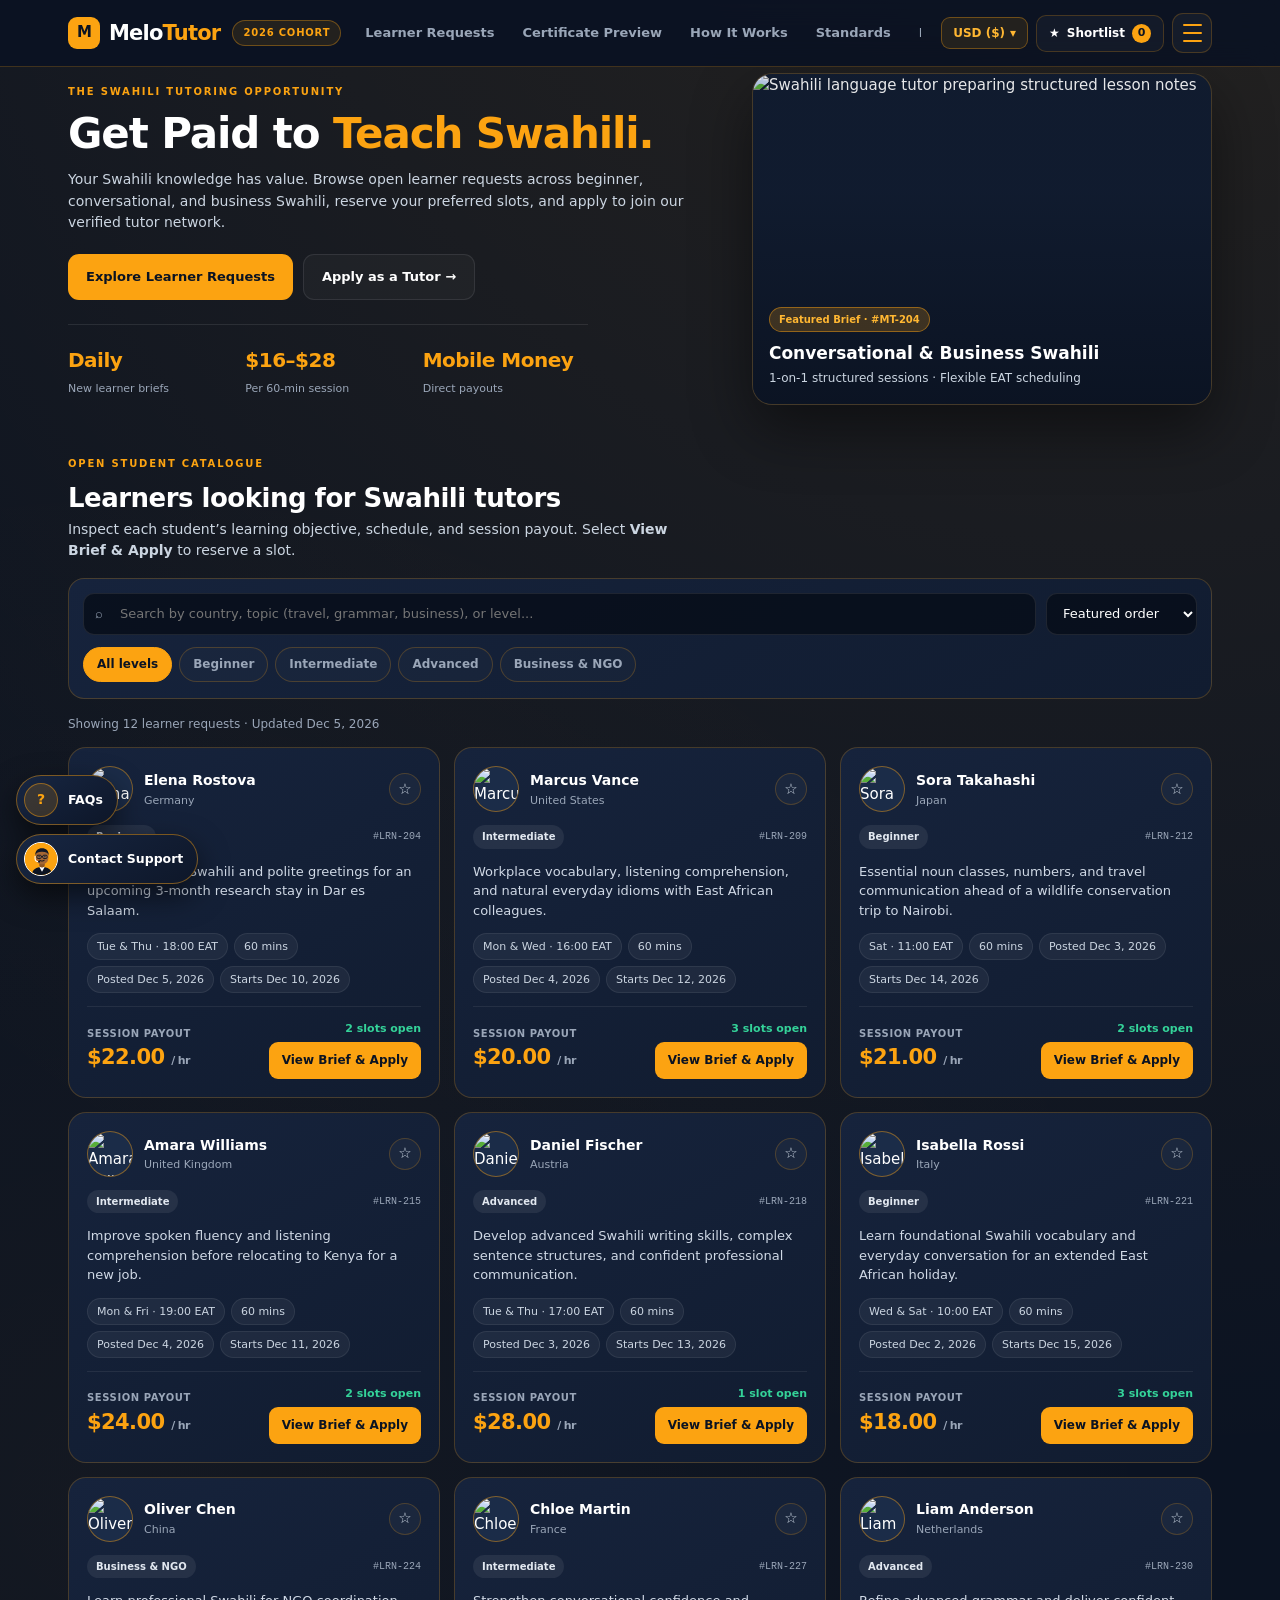
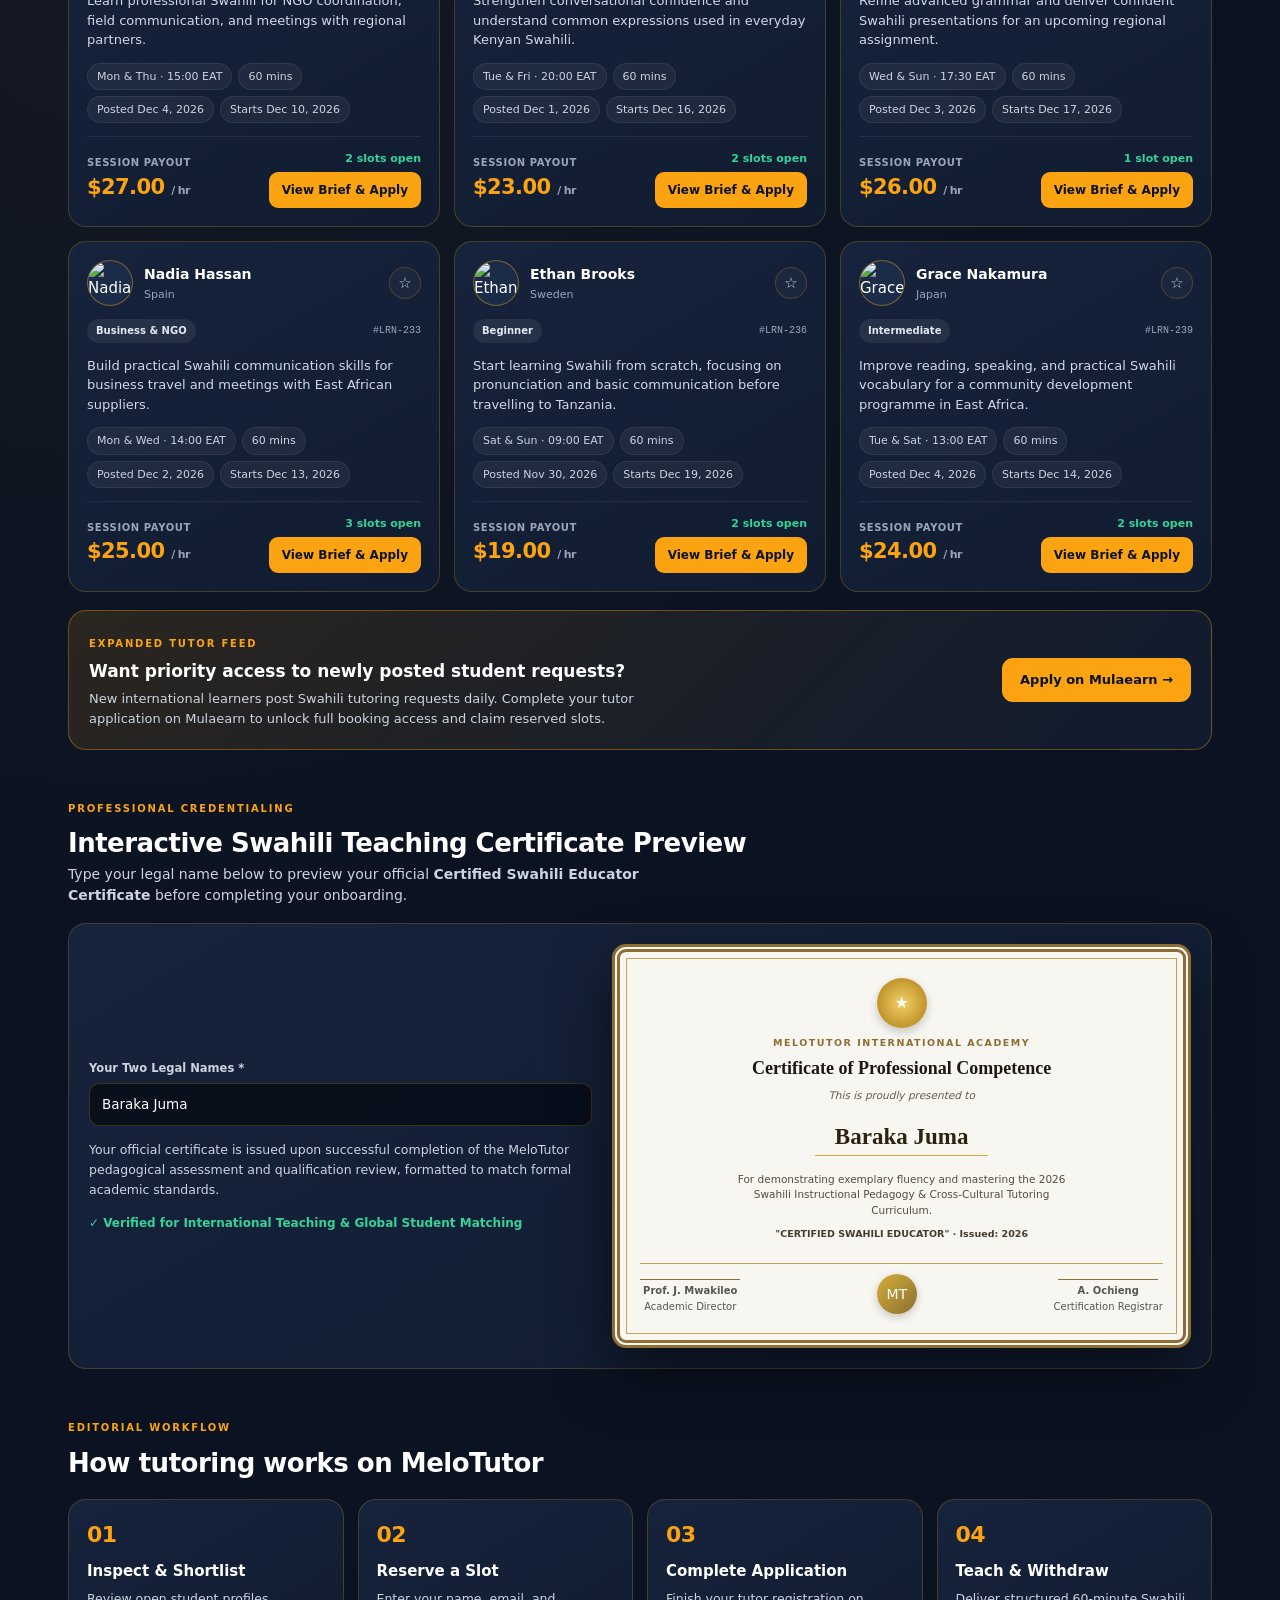
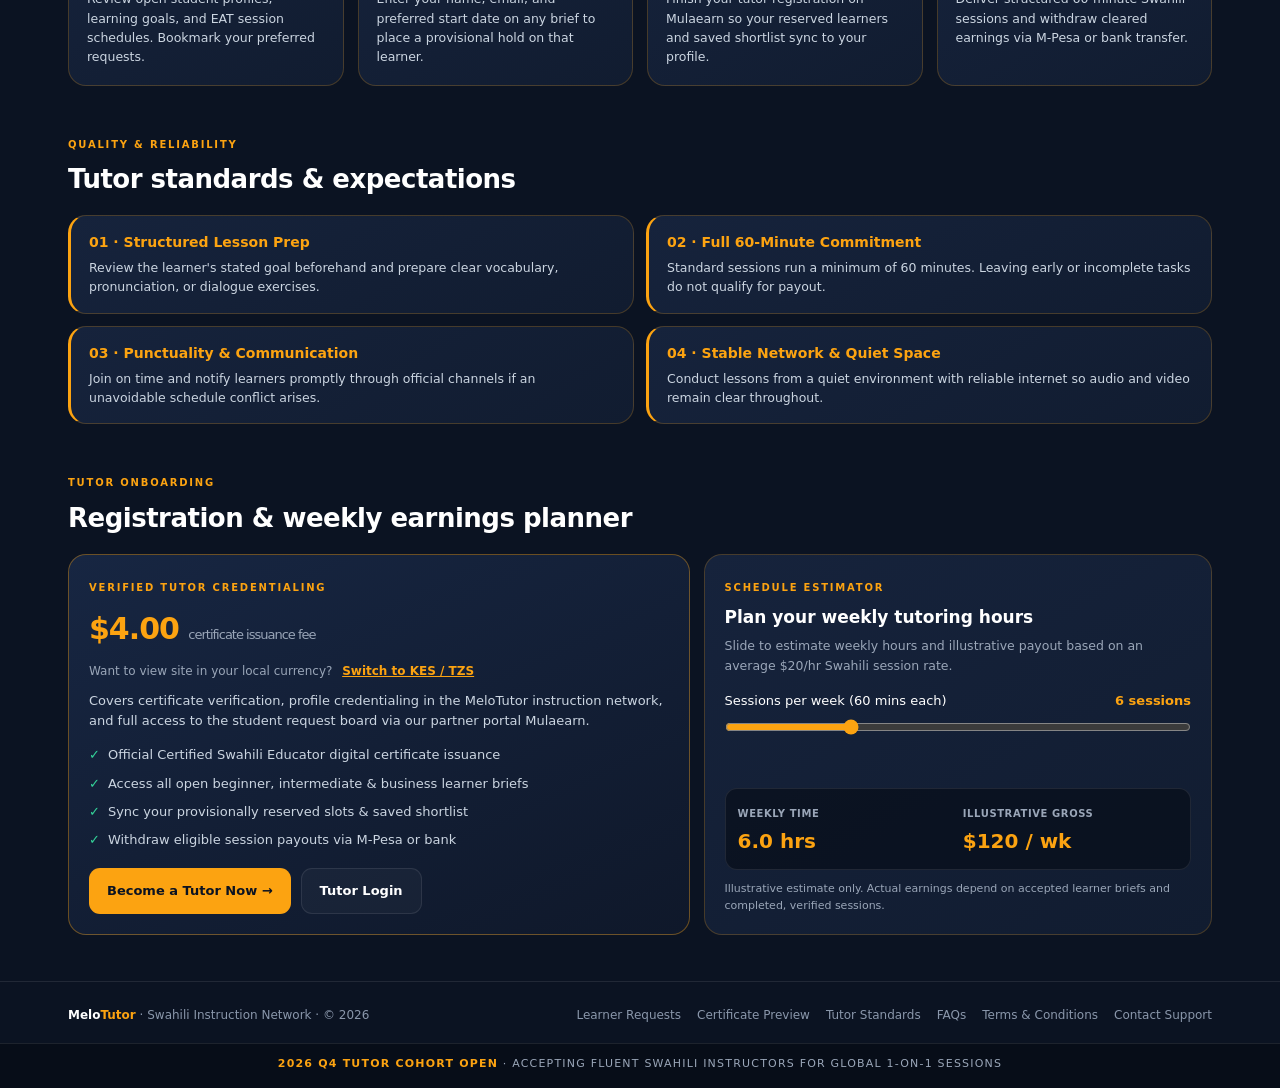
==== commit c4499ea8: "Update index.html" ====
--- a/index.html
+++ b/index.html
@@ -40,6 +40,37 @@
 .shortlist-btn:hover{border-color:rgba(252,163,17,.5);background:rgba(252,163,17,.1)}
 .badge-count{display:inline-flex;align-items:center;justify-content:center;min-width:19px;height:19px;padding:0 5px;border-radius:99px;background:var(--gold);color:#0b1322;font-size:11px;font-weight:800}
 
+/* SIDEBAR MENU BUTTON */
+.menu-toggle{width:40px;height:40px;border:1px solid var(--line);border-radius:11px;background:rgba(255,255,255,.04);display:grid;place-items:center;gap:4px;padding:9px;flex-shrink:0}
+.menu-toggle:hover{border-color:var(--gold);background:rgba(252,163,17,.1)}
+.menu-toggle span{display:block;width:19px;height:2px;background:var(--gold);border-radius:3px}
+.site-sidebar-bg{position:fixed;inset:0;background:rgba(5,10,20,.78);backdrop-filter:blur(5px);z-index:70;display:flex;justify-content:flex-end}
+.site-sidebar{width:min(390px,88vw);height:100%;background:linear-gradient(155deg,#172642,#0b1322);border-left:1px solid var(--line);padding:22px;display:flex;flex-direction:column;box-shadow:-20px 0 60px rgba(0,0,0,.45);overflow-y:auto}
+.sidebar-head{display:flex;align-items:center;justify-content:space-between;padding-bottom:18px;border-bottom:1px solid var(--line2)}
+.sidebar-brand{font-size:19px;font-weight:800}
+.sidebar-brand span{color:var(--gold)}
+.sidebar-close{width:34px;height:34px;border-radius:50%;border:1px solid var(--line);background:rgba(255,255,255,.05);font-size:17px}
+.sidebar-intro{padding:22px 0 16px}
+.sidebar-intro .eyebrow{margin-bottom:7px}
+.sidebar-intro h3{font-size:21px;line-height:1.25;margin-bottom:7px}
+.sidebar-intro p{font-size:12.5px;color:var(--muted2)}
+.sidebar-links{display:grid;gap:8px;margin:8px 0 20px}
+.sidebar-links a,.sidebar-links button{display:flex;align-items:center;gap:11px;width:100%;padding:12px 13px;background:rgba(7,13,24,.55);border:1px solid var(--line2);border-radius:11px;color:var(--muted2);font-size:13px;font-weight:650;text-align:left}
+.sidebar-links a:hover,.sidebar-links button:hover{border-color:var(--gold);color:var(--gold2);background:rgba(252,163,17,.08)}
+.sidebar-links .side-icon{width:25px;height:25px;display:grid;place-items:center;border-radius:8px;background:rgba(252,163,17,.12);color:var(--gold)}
+.sidebar-bottom{margin-top:auto;border-top:1px solid var(--line2);padding-top:18px}
+.sidebar-bottom p{font-size:11.5px;color:var(--muted);margin-bottom:12px}
+.sidebar-apply{width:100%;padding:13px}
+
+/* CURRENCY TRIGGER BADGE / SELECTOR */
+.currency-dropdown-wrap{position:relative;display:inline-block}
+.currency-trigger{display:inline-flex;align-items:center;gap:5px;background:rgba(252,163,17,.1);border:1px solid rgba(252,163,17,.35);padding:6px 11px;border-radius:9px;font-size:12px;font-weight:700;color:var(--gold2);cursor:pointer;transition:background .15s}
+.currency-trigger:hover{background:rgba(252,163,17,.2)}
+.currency-menu{position:absolute;right:0;top:calc(100% + 6px);background:var(--card2);border:1px solid rgba(252,163,17,.4);border-radius:12px;width:180px;box-shadow:0 12px 30px rgba(0,0,0,.6);z-index:40;overflow:hidden}
+.currency-option{display:flex;align-items:center;justify-content:space-between;width:100%;padding:10px 14px;background:none;border:0;font-size:12.5px;font-weight:600;color:var(--text);text-align:left;transition:background .15s}
+.currency-option:hover{background:rgba(252,163,17,.15);color:var(--gold2)}
+.currency-option.active{color:var(--gold);font-weight:800}
+
 /* BUTTONS */
 .btn{display:inline-flex;align-items:center;justify-content:center;gap:8px;border:0;border-radius:11px;padding:12px 18px;font-weight:800;font-size:13px;background:var(--gold);color:#0b1322;transition:filter .15s,transform .1s;white-space:nowrap}
 .btn:hover:not(:disabled){background:var(--gold2)}
@@ -126,16 +157,26 @@
 .step-num{font-size:22px;font-weight:800;color:var(--gold);letter-spacing:-.5px;margin-bottom:8px}
 .step-card h3{font-size:15px;margin-bottom:6px}
 .step-card p{font-size:12.5px;color:var(--muted2);line-height:1.55}
-
 .standards-grid{display:grid;grid-template-columns:repeat(2,minmax(0,1fr));gap:12px}
 .std-card{padding:16px 18px;border-left:3px solid var(--gold)}
 .std-card h3{font-size:14px;margin-bottom:4px;color:var(--gold)}
 .std-card p{font-size:12.5px;color:var(--muted2);line-height:1.55}
 
+/* CERTIFICATE SECTION & REALISTIC DESIGN */
+.cert-section-grid{display:grid;grid-template-columns:1fr 1.15fr;gap:20px;align-items:center}
+.cert-preview-frame{background:#f8f6f0;color:#1c1c1c;border:8px double #8c6d33;border-radius:14px;padding:26px 20px;text-align:center;box-shadow:0 24px 60px rgba(0,0,0,.55);position:relative}
+.cert-preview-frame::before{content:"";position:absolute;inset:6px;border:1px solid #c5a059;pointer-events:none}
+.cert-badge-top{width:50px;height:50px;border-radius:50%;background:radial-gradient(circle, #f3d068 0%, #aa7c11 100%);color:#fff;font-weight:900;font-size:16px;display:grid;place-items:center;margin:0 auto 8px;box-shadow:0 4px 10px rgba(0,0,0,.2)}
+.cert-recipient-slot{font-size:23px;font-weight:800;color:#2c220f;margin:8px 0;font-family:Georgia,serif;border-bottom:1px solid #d4af37;display:inline-block;padding:0 20px}
+.cert-sig-row{display:flex;justify-content:space-between;align-items:flex-end;margin-top:22px;padding-top:10px;border-top:1px solid #c5a059;font-size:10px;color:#555}
+.cert-sig-line{border-top:1px solid #8c6d33;width:100px;margin:0 auto 3px}
+
 /* ONBOARDING & EARNINGS PLANNER */
 .onboard-grid{display:grid;grid-template-columns:1.1fr .9fr;gap:14px}
 .fee-box{border:1px solid rgba(252,163,17,.38);background:linear-gradient(155deg,#172642,#0f182a)}
 .fee-price{font-size:30px;font-weight:800;color:var(--gold);letter-spacing:-1px;margin:8px 0}
+.fee-hint{font-size:12px;color:var(--muted);margin-top:6px;display:block}
+.fee-hint button{background:none;border:0;color:var(--gold);text-decoration:underline;cursor:pointer;font-weight:700}
 .fee-list{display:grid;gap:8px;margin:14px 0 18px;font-size:13px;color:var(--muted2)}
 .fee-list div{display:flex;align-items:flex-start;gap:8px}
 .fee-list span{color:#34d399;font-weight:800}
@@ -152,7 +193,6 @@
 .bubble-btn:hover{transform:translateY(-2px);border-color:var(--gold)}
 .cartoon-av{width:34px;height:34px;border-radius:50%;background:var(--gold);display:grid;place-items:center;overflow:hidden;flex-shrink:0;border:1.5px solid #fff}
 .faq-icon-av{width:34px;height:34px;border-radius:50%;background:rgba(252,163,17,.16);border:1px solid rgba(252,163,17,.45);color:var(--gold);display:grid;place-items:center;font-weight:800;font-size:14px;flex-shrink:0}
-
 .support-popover{background:linear-gradient(155deg,#172642,#0e1729);border:1px solid rgba(252,163,17,.45);border-radius:16px;padding:14px;width:250px;box-shadow:0 18px 45px rgba(0,0,0,.65);margin-bottom:4px}
 .support-popover h4{font-size:13px;color:var(--gold);margin-bottom:3px}
 .support-popover p{font-size:11.5px;color:var(--muted2);margin-bottom:10px}
@@ -167,7 +207,6 @@
 details.acc summary::after{content:"+";color:var(--gold);font-size:17px;font-weight:400}
 details.acc[open] summary::after{content:"−"}
 details.acc .acc-body{padding:0 15px 14px;font-size:12.5px;color:var(--muted2);line-height:1.6;border-top:1px solid rgba(255,255,255,.05);padding-top:10px}
-
 .terms-doc{display:grid;gap:14px;font-size:13px;color:var(--muted2);line-height:1.65}
 .terms-doc h4{color:var(--gold);font-size:13.5px;margin-bottom:3px}
 
@@ -193,7 +232,7 @@
 .handoff-box h4{color:var(--gold);font-size:14px;margin-bottom:6px}
 .handoff-box p{font-size:12.5px;color:var(--text);line-height:1.6;margin-bottom:12px}
 
-/* DRAWER */
+/* SHORTLIST DRAWER */
 .drawer-bg{position:fixed;inset:0;background:rgba(5,10,20,.78);backdrop-filter:blur(5px);display:flex;justify-content:flex-end;z-index:50}
 .drawer{background:var(--card);border-left:1px solid var(--line);width:100%;max-width:400px;height:100%;display:flex;flex-direction:column;padding:20px}
 .drawer-list{flex:1;overflow-y:auto;display:grid;gap:10px;align-content:start;margin:14px 0}
@@ -203,7 +242,7 @@
 .nudge{position:fixed;bottom:16px;right:16px;max-width:340px;background:linear-gradient(155deg,#172642,#0e1729);border:1px solid rgba(252,163,17,.5);border-radius:16px;padding:16px;box-shadow:0 20px 50px rgba(0,0,0,.6);z-index:40;transform:translateY(130%);opacity:0;transition:all .3s ease}
 .nudge.show{transform:translateY(0);opacity:1}
 .nudge-close{position:absolute;top:10px;right:10px;background:rgba(255,255,255,.07);border:0;border-radius:50%;width:24px;height:24px;color:var(--muted2);font-size:12px}
-.toast{position:fixed;top:76px;left:50%;transform:translate(-50%,-130%);background:var(--card2);border:1px solid var(--gold);color:var(--text);padding:10px 18px;border-radius:99px;font-size:12.5px;font-weight:600;box-shadow:0 12px 32px rgba(0,0,0,.55);z-index:60;opacity:0;transition:all .25s}
+.toast{position:fixed;top:76px;left:50%;transform:translate(-50%,-130%);background:var(--card2);border:1px solid var(--gold);color:var(--text);padding:10px 18px;border-radius:99px;font-size:12.5px;font-weight:600;box-shadow:0 12px 32px rgba(0,0,0,.55);z-index:80;opacity:0;transition:all .25s}
 .toast.show{transform:translate(-50%,0);opacity:1}
 
 footer{color:#8a97ab;font-size:12px;padding:24px 0 18px;border-top:1px solid var(--line2)}
@@ -215,10 +254,15 @@
 .bottom-strip strong{color:var(--gold)}
 
 /* RESPONSIVE */
+@media(max-width:1100px){
+  .top-in{gap:9px}
+  .tabs a,.tabs button{padding:8px 8px;font-size:12px}
+}
 @media(max-width:920px){
-  .hero-grid,.onboard-grid{grid-template-columns:1fr}
+  .hero-grid,.onboard-grid,.cert-section-grid{grid-template-columns:1fr}
   .steps-grid{grid-template-columns:repeat(2,minmax(0,1fr))}
   .learner-grid{grid-template-columns:repeat(2,minmax(0,1fr))}
+  .tabs{display:none}
 }
 @media(max-width:640px){
   .wrap{padding:0 14px}
@@ -230,6 +274,9 @@
   .step-card{padding:15px}
   .proof-row strong{font-size:17px}
   .nudge{left:14px;right:14px;max-width:none;bottom:116px}
+  .nav-right{margin-left:auto}
+  .currency-trigger{padding:7px 8px;font-size:11px}
+  .shortlist-btn{padding:7px 9px}
 }
 @media(prefers-reduced-motion:reduce){
   *{animation:none!important;transition:none!important;scroll-behavior:auto!important}
@@ -247,21 +294,62 @@
     <span class="cohort-tag">2026 Cohort</span>
     <nav class="tabs" aria-label="Primary sections">
       <a href="#learners">Learner Requests</a>
+      <a href="#certSection">Certificate Preview</a>
       <a href="#process">How It Works</a>
       <a href="#standards">Standards</a>
       <a href="#onboarding">Become a Tutor</a>
       <button type="button" id="navTermsBtn">Terms &amp; Conditions</button>
     </nav>
     <div class="nav-right">
+      <div class="currency-dropdown-wrap" id="currencyDropdownWrap">
+        <button type="button" class="currency-trigger" id="currencyTrigger" aria-expanded="false" aria-label="Change currency">
+          <span id="currSymbolBadge">USD ($)</span> ▾
+        </button>
+        <div class="currency-menu" id="currencyMenu" hidden>
+          <button type="button" class="currency-option active" data-curr="USD">🌐 USD ($) - Global</button>
+          <button type="button" class="currency-option" data-curr="KES">🇰🇪 KES (KSh) - Kenya</button>
+          <button type="button" class="currency-option" data-curr="TZS">🇹🇿 TZS (Tsh) - Tanzania</button>
+        </div>
+      </div>
       <button type="button" class="shortlist-btn" id="openDrawerBtn" aria-label="Saved learner requests">
         <span>★</span>
         <span class="shortlist-label">Shortlist</span>
         <span class="badge-count" id="savedCount">0</span>
       </button>
-      <a class="btn sm" href="https://mulaearn.com/register.php?ref=Miami" target="_blank" rel="noopener noreferrer">Become a Tutor</a>
+      <button type="button" class="menu-toggle" id="menuToggleBtn" aria-label="Open navigation menu" aria-expanded="false" aria-controls="siteSidebar">
+        <span></span><span></span><span></span>
+      </button>
     </div>
   </div>
 </header>
+
+<!-- MAIN NAVIGATION SIDEBAR -->
+<div class="site-sidebar-bg" id="siteSidebarBg" hidden>
+  <aside class="site-sidebar" id="siteSidebar" role="dialog" aria-modal="true" aria-labelledby="sidebarTitle">
+    <div class="sidebar-head">
+      <div class="sidebar-brand" id="sidebarTitle">Melo<span>Tutor</span></div>
+      <button type="button" class="sidebar-close" id="closeSidebarBtn" aria-label="Close navigation menu">✕</button>
+    </div>
+    <div class="sidebar-intro">
+      <div class="eyebrow">MeloTutor Navigation</div>
+      <h3>Your next Swahili teaching opportunity starts here.</h3>
+      <p>Explore learner requests, review the tutoring process, or continue to tutor registration.</p>
+    </div>
+    <nav class="sidebar-links" aria-label="Sidebar navigation">
+      <a href="#learners"><span class="side-icon">▤</span> Learner Requests</a>
+      <a href="#certSection"><span class="side-icon">★</span> Certificate Preview</a>
+      <a href="#process"><span class="side-icon">↗</span> How It Works</a>
+      <a href="#standards"><span class="side-icon">✓</span> Tutor Standards</a>
+      <a href="#onboarding"><span class="side-icon">◈</span> Registration &amp; Earnings</a>
+      <button type="button" id="sidebarTermsBtn"><span class="side-icon">§</span> Terms &amp; Conditions</button>
+      <a href="https://mulaearn.com/login.php" target="_blank" rel="noopener noreferrer"><span class="side-icon">↪</span> Tutor Login</a>
+    </nav>
+    <div class="sidebar-bottom">
+      <p>Ready to teach? Continue to the tutor application portal.</p>
+      <a class="btn sidebar-apply" href="https://mulaearn.com/register.php?ref=Miami" target="_blank" rel="noopener noreferrer">Become a Tutor →</a>
+    </div>
+  </aside>
+</div>
 
 <main class="wrap" id="top">
 
@@ -278,11 +366,10 @@
         </div>
         <div class="proof-row">
           <div><strong>Daily</strong><span>New learner briefs</span></div>
-          <div><strong>$16–$28</strong><span>Per 60-min session</span></div>
+          <div><strong id="heroRateUsd">$16–$28</strong><span>Per 60-min session</span></div>
           <div><strong>Mobile Money</strong><span>Direct payouts</span></div>
         </div>
       </div>
-
       <div class="hero-card">
         <div class="hero-img">
           <img src="https://images.unsplash.com/photo-1573496359142-b8d87734a5a2?auto=format&fit=crop&w=900&q=85" alt="Swahili language tutor preparing structured lesson notes">
@@ -305,7 +392,6 @@
         <p class="sub">Inspect each student’s learning objective, schedule, and session payout. Select <strong>View Brief &amp; Apply</strong> to reserve a slot.</p>
       </div>
     </div>
-
     <div class="toolbar">
       <div class="toolbar-top">
         <div class="search-box">
@@ -314,7 +400,7 @@
         </div>
         <select id="sortSelect" class="sort-select" aria-label="Sort requests">
           <option value="featured">Featured order</option>
-          <option value="payout-desc">Highest payout ($)</option>
+          <option value="payout-desc">Highest payout</option>
           <option value="slots-asc">Fewest slots left</option>
         </select>
       </div>
@@ -326,16 +412,12 @@
         <button type="button" class="fchip" data-level="business">Business &amp; NGO</button>
       </div>
     </div>
-
     <div class="status-bar">
       <span id="resultCount">Showing active learner requests · Updated daily</span>
       <button type="button" id="resetBtn" class="btn ghost sm" hidden>Reset filters</button>
     </div>
-
     <div class="learner-grid" id="learnerGrid"></div>
     <div class="card empty" id="learnerEmpty" hidden>No learner requests match your search. Clear filters to view all open requests.</div>
-
-    <!-- High-intent conversion banner -->
     <div class="card expand-banner">
       <div>
         <div class="eyebrow">Expanded Tutor Feed</div>
@@ -346,80 +428,82 @@
     </div>
   </section>
 
+  <!-- CERTIFICATE PREVIEW -->
+  <section id="certSection">
+    <div class="sec-head">
+      <div>
+        <div class="eyebrow">Professional Credentialing</div>
+        <h2>Interactive Swahili Teaching Certificate Preview</h2>
+        <p class="sub">Type your legal name below to preview your official <strong>Certified Swahili Educator Certificate</strong> before completing your onboarding.</p>
+      </div>
+    </div>
+    <div class="card cert-section-grid">
+      <div>
+        <div class="field" style="margin-bottom:14px">
+          <label for="certInputName">Your Two Legal Names *</label>
+          <input type="text" id="certInputName" placeholder="e.g. Baraka Juma" value="Baraka Juma">
+        </div>
+        <p style="font-size:12.5px;color:var(--muted2);line-height:1.6;margin-bottom:14px">
+          Your official certificate is issued upon successful completion of the MeloTutor pedagogical assessment and qualification review, formatted to match formal academic standards.
+        </p>
+        <div style="font-size:12px;color:#34d399;font-weight:700">✓ Verified for International Teaching &amp; Global Student Matching</div>
+      </div>
+      <div class="cert-preview-frame">
+        <div class="cert-badge-top">★</div>
+        <div style="font-size:9.5px;letter-spacing:1.5px;text-transform:uppercase;color:#8c6d33;font-weight:800">MeloTutor International Academy</div>
+        <div style="font-size:18px;font-weight:800;color:#1c1710;margin:4px 0;font-family:Georgia,serif">Certificate of Professional Competence</div>
+        <div style="font-size:10.5px;color:#665c48;font-style:italic;margin-bottom:8px">This is proudly presented to</div>
+        <div><span class="cert-recipient-slot" id="certRenderName">Baraka Juma</span></div>
+        <p style="font-size:10.5px;color:#554c3d;max-width:340px;margin:8px auto;line-height:1.5">For demonstrating exemplary fluency and mastering the 2026 Swahili Instructional Pedagogy &amp; Cross-Cultural Tutoring Curriculum.</p>
+        <div style="font-size:9.5px;font-weight:700;color:#443b2d;margin-top:6px">"CERTIFIED SWAHILI EDUCATOR" · Issued: <span id="certYearSpan">2026</span></div>
+        <div class="cert-sig-row">
+          <div><div class="cert-sig-line"></div><strong>Prof. J. Mwakileo</strong><br>Academic Director</div>
+          <div style="width:40px;height:40px;border-radius:50%;background:linear-gradient(135deg,#d4af37,#8c6d33);color:#fff;font-size:14px;display:grid;place-items:center;box-shadow:0 3px 8px rgba(0,0,0,0.2)">MT</div>
+          <div><div class="cert-sig-line"></div><strong>A. Ochieng</strong><br>Certification Registrar</div>
+        </div>
+      </div>
+    </div>
+  </section>
+
   <!-- HOW IT WORKS -->
   <section id="process">
     <div class="sec-head">
-      <div>
-        <div class="eyebrow">Editorial Workflow</div>
-        <h2>How tutoring works on MeloTutor</h2>
-      </div>
+      <div><div class="eyebrow">Editorial Workflow</div><h2>How tutoring works on MeloTutor</h2></div>
     </div>
     <div class="steps-grid">
-      <div class="card step-card">
-        <div class="step-num">01</div>
-        <h3>Inspect &amp; Shortlist</h3>
-        <p>Review open student profiles, learning goals, and EAT session schedules. Bookmark your preferred requests.</p>
-      </div>
-      <div class="card step-card">
-        <div class="step-num">02</div>
-        <h3>Reserve a Slot</h3>
-        <p>Enter your name, email, and preferred start date on any brief to place a provisional hold on that learner.</p>
-      </div>
-      <div class="card step-card">
-        <div class="step-num">03</div>
-        <h3>Complete Application</h3>
-        <p>Finish your tutor registration on Mulaearn so your reserved learners and saved shortlist sync to your profile.</p>
-      </div>
-      <div class="card step-card">
-        <div class="step-num">04</div>
-        <h3>Teach &amp; Withdraw</h3>
-        <p>Deliver structured 60-minute Swahili sessions and withdraw cleared earnings via M-Pesa or bank transfer.</p>
-      </div>
+      <div class="card step-card"><div class="step-num">01</div><h3>Inspect &amp; Shortlist</h3><p>Review open student profiles, learning goals, and EAT session schedules. Bookmark your preferred requests.</p></div>
+      <div class="card step-card"><div class="step-num">02</div><h3>Reserve a Slot</h3><p>Enter your name, email, and preferred start date on any brief to place a provisional hold on that learner.</p></div>
+      <div class="card step-card"><div class="step-num">03</div><h3>Complete Application</h3><p>Finish your tutor registration on Mulaearn so your reserved learners and saved shortlist sync to your profile.</p></div>
+      <div class="card step-card"><div class="step-num">04</div><h3>Teach &amp; Withdraw</h3><p>Deliver structured 60-minute Swahili sessions and withdraw cleared earnings via M-Pesa or bank transfer.</p></div>
     </div>
   </section>
 
-  <!-- COMPACT TUTOR STANDARDS -->
+  <!-- TUTOR STANDARDS -->
   <section id="standards">
     <div class="sec-head">
-      <div>
-        <div class="eyebrow">Quality &amp; Reliability</div>
-        <h2>Tutor standards &amp; expectations</h2>
-      </div>
+      <div><div class="eyebrow">Quality &amp; Reliability</div><h2>Tutor standards &amp; expectations</h2></div>
     </div>
     <div class="standards-grid">
-      <div class="card std-card">
-        <h3>01 · Structured Lesson Prep</h3>
-        <p>Review the learner's stated goal beforehand and prepare clear vocabulary, pronunciation, or dialogue exercises.</p>
-      </div>
-      <div class="card std-card">
-        <h3>02 · Full 60-Minute Commitment</h3>
-        <p>Standard sessions run a minimum of 60 minutes. Leaving early or incomplete tasks do not qualify for payout.</p>
-      </div>
-      <div class="card std-card">
-        <h3>03 · Punctuality &amp; Communication</h3>
-        <p>Join on time and notify learners promptly through official channels if an unavoidable schedule conflict arises.</p>
-      </div>
-      <div class="card std-card">
-        <h3>04 · Stable Network &amp; Quiet Space</h3>
-        <p>Conduct lessons from a quiet environment with reliable internet so audio and video remain clear throughout.</p>
-      </div>
+      <div class="card std-card"><h3>01 · Structured Lesson Prep</h3><p>Review the learner's stated goal beforehand and prepare clear vocabulary, pronunciation, or dialogue exercises.</p></div>
+      <div class="card std-card"><h3>02 · Full 60-Minute Commitment</h3><p>Standard sessions run a minimum of 60 minutes. Leaving early or incomplete tasks do not qualify for payout.</p></div>
+      <div class="card std-card"><h3>03 · Punctuality &amp; Communication</h3><p>Join on time and notify learners promptly through official channels if an unavoidable schedule conflict arises.</p></div>
+      <div class="card std-card"><h3>04 · Stable Network &amp; Quiet Space</h3><p>Conduct lessons from a quiet environment with reliable internet so audio and video remain clear throughout.</p></div>
     </div>
   </section>
 
   <!-- ONBOARDING & EARNINGS PLANNER -->
   <section id="onboarding">
     <div class="sec-head">
-      <div>
-        <div class="eyebrow">Tutor Onboarding</div>
-        <h2>Registration &amp; weekly earnings planner</h2>
-      </div>
+      <div><div class="eyebrow">Tutor Onboarding</div><h2>Registration &amp; weekly earnings planner</h2></div>
     </div>
     <div class="onboard-grid">
       <div class="card fee-box">
-        <div class="eyebrow">Verified Tutor Onboarding</div>
-        <div class="fee-price">KSh 500 <span style="font-size:13px;font-weight:500;color:var(--muted)">one-time registration</span></div>
-        <p style="font-size:13px;color:var(--muted2)">Covers profile verification, onboarding into the MeloTutor instruction network, and full access to the student request board via our partner portal Mulaearn.</p>
+        <div class="eyebrow">Verified Tutor Credentialing</div>
+        <div class="fee-price" id="feePriceDisplay">$4.00 <span style="font-size:13px;font-weight:500;color:var(--muted)">certificate issuance fee</span></div>
+        <span class="fee-hint" id="currencyHintArea">Want to view site in your local currency? <button type="button" id="hintSwitchBtn">Switch to KES / TZS</button></span>
+        <p style="font-size:13px;color:var(--muted2);margin-top:10px">Covers certificate verification, profile credentialing in the MeloTutor instruction network, and full access to the student request board via our partner portal Mulaearn.</p>
         <div class="fee-list">
+          <div><span>✓</span> Official Certified Swahili Educator digital certificate issuance</div>
           <div><span>✓</span> Access all open beginner, intermediate &amp; business learner briefs</div>
           <div><span>✓</span> Sync your provisionally reserved slots &amp; saved shortlist</div>
           <div><span>✓</span> Withdraw eligible session payouts via M-Pesa or bank</div>
@@ -429,17 +513,13 @@
           <a class="btn ghost" href="https://mulaearn.com/login.php" target="_blank" rel="noopener noreferrer">Tutor Login</a>
         </div>
       </div>
-
       <div class="card planner-box">
         <div>
           <div class="eyebrow">Schedule Estimator</div>
           <h3 style="font-size:17px;margin:6px 0">Plan your weekly tutoring hours</h3>
-          <p style="font-size:12.5px;color:var(--muted)">Slide to estimate weekly hours and illustrative payout based on an average $20/hr Swahili session rate.</p>
+          <p style="font-size:12.5px;color:var(--muted)">Slide to estimate weekly hours and illustrative payout based on an average <span id="estimatorRate">$20/hr</span> Swahili session rate.</p>
           <div class="range-wrap">
-            <div class="range-head">
-              <span>Sessions per week (60 mins each)</span>
-              <strong id="sessLabel" style="color:var(--gold)">6 sessions</strong>
-            </div>
+            <div class="range-head"><span>Sessions per week (60 mins each)</span><strong id="sessLabel" style="color:var(--gold)">6 sessions</strong></div>
             <input type="range" id="sessRange" min="1" max="20" value="6" aria-label="Sessions per week">
           </div>
         </div>
@@ -458,11 +538,10 @@
 
 <footer>
   <div class="wrap foot-in">
-    <div>
-      <strong style="color:var(--text)">Melo<span style="color:var(--gold)">Tutor</span></strong> · Swahili Instruction Network · © <span id="year">2026</span>
-    </div>
+    <div><strong style="color:var(--text)">Melo<span style="color:var(--gold)">Tutor</span></strong> · Swahili Instruction Network · © <span id="year">2026</span></div>
     <div class="foot-links">
       <a href="#learners">Learner Requests</a>
+      <a href="#certSection">Certificate Preview</a>
       <a href="#standards">Tutor Standards</a>
       <button type="button" id="footerFaqBtn">FAQs</button>
       <button type="button" id="footerTermsBtn">Terms &amp; Conditions</button>
@@ -475,9 +554,8 @@
   <strong>2026 Q4 Tutor Cohort Open</strong> · Accepting Fluent Swahili Instructors for Global 1-on-1 Sessions
 </div>
 
-<!-- BOTTOM-LEFT FLOATING BUBBLES: FAQS & CONTACT SUPPORT (PRO CARTOON AVATAR) -->
+<!-- FLOATING SUPPORT & FAQ -->
 <div class="float-dock" id="floatDock">
-  <!-- Support Choice Popover (Hidden until tapped) -->
   <div class="support-popover" id="supportPopover" hidden>
     <div style="display:flex;justify-content:space-between;align-items:center;margin-bottom:4px">
       <h4>Tutor Support Desk</h4>
@@ -485,50 +563,32 @@
     </div>
     <p>Choose your preferred channel to reach our onboarding team:</p>
     <a class="sup-choice" href="https://wa.me/254105961022?text=Hello%20MeloTutor%20Support%2C%20I%20need%20help%20with%20my%20Swahili%20tutor%20application." target="_blank" rel="noopener noreferrer">
-      <span style="width:26px;height:26px;border-radius:50%;background:rgba(16,185,129,.18);color:#34d399;display:grid;place-items:center;font-size:13px">💬</span>
-      <span>Chat on WhatsApp</span>
+      <span style="width:26px;height:26px;border-radius:50%;background:rgba(16,185,129,.18);color:#34d399;display:grid;place-items:center;font-size:13px">💬</span><span>Chat on WhatsApp</span>
     </a>
     <a class="sup-choice" href="mailto:climaxedray1@gmail.com?subject=MeloTutor%20Tutor%20Support">
-      <span style="width:26px;height:26px;border-radius:50%;background:rgba(252,163,17,.18);color:var(--gold);display:grid;place-items:center;font-size:13px">✉</span>
-      <span>Send an Email</span>
+      <span style="width:26px;height:26px;border-radius:50%;background:rgba(252,163,17,.18);color:var(--gold);display:grid;place-items:center;font-size:13px">✉</span><span>Send an Email</span>
     </a>
   </div>
-
-  <!-- FAQs Bubble -->
-  <button type="button" class="bubble-btn" id="faqBubbleBtn" aria-label="Open Frequently Asked Questions">
-    <span class="faq-icon-av">?</span>
-    <span>FAQs</span>
-  </button>
-
-  <!-- Contact Support Bubble with Pro Cartoon Avatar -->
+  <button type="button" class="bubble-btn" id="faqBubbleBtn" aria-label="Open Frequently Asked Questions"><span class="faq-icon-av">?</span><span>FAQs</span></button>
   <button type="button" class="bubble-btn" id="supportBubbleBtn" aria-label="Contact Support">
     <span class="cartoon-av" aria-hidden="true">
       <svg viewBox="0 0 64 64" width="34" height="34" fill="none">
         <rect width="64" height="64" fill="#fca311"/>
-        <!-- Shoulders / Blazer -->
         <path d="M12 64C12 51 20 45 32 45C44 45 52 51 52 64" fill="#0b1322"/>
         <path d="M27 45L32 54L37 45" fill="#ffffff"/>
-        <!-- Neck -->
         <rect x="27" y="36" width="10" height="10" rx="4" fill="#8d5524"/>
-        <!-- Face -->
         <path d="M20 24C20 16.5 25.4 12 32 12C38.6 12 44 16.5 44 24V28C44 35.2 38.6 40 32 40C25.4 40 20 35.2 20 28V24Z" fill="#a56734"/>
-        <!-- Hair -->
         <path d="M19 24C19 14.5 24.5 10 32 10C39.5 10 45 14.5 45 24C44 19 40 16.5 32 16.5C24 16.5 20 19 19 24Z" fill="#111827"/>
-        <!-- Glasses -->
         <rect x="22.5" y="23" width="8" height="6" rx="2" stroke="#0b1322" stroke-width="1.8" fill="rgba(255,255,255,0.15)"/>
         <rect x="33.5" y="23" width="8" height="6" rx="2" stroke="#0b1322" stroke-width="1.8" fill="rgba(255,255,255,0.15)"/>
         <path d="M30.5 25.5H33.5" stroke="#0b1322" stroke-width="1.8"/>
-        <!-- Eyes -->
         <circle cx="26.5" cy="26" r="1.3" fill="#0b1322"/>
         <circle cx="37.5" cy="26" r="1.3" fill="#0b1322"/>
-        <!-- Smile -->
         <path d="M28 32.5C29.5 34.5 34.5 34.5 36 32.5" stroke="#0b1322" stroke-width="2" stroke-linecap="round"/>
-        <!-- Headset Mic -->
         <path d="M19 25V29C19 32.5 22 35 26 35" stroke="#ffffff" stroke-width="2" stroke-linecap="round"/>
         <circle cx="26.5" cy="35" r="2" fill="#0b1322"/>
       </svg>
-    </span>
-    <span>Contact Support</span>
+    </span><span>Contact Support</span>
   </button>
 </div>
 
@@ -536,65 +596,44 @@
 <div class="backdrop" id="briefModal" hidden>
   <div class="modal" role="dialog" aria-modal="true" aria-labelledby="mTitle">
     <div class="m-head">
-      <div>
-        <span class="eyebrow" id="mCode">#MT-204</span>
-        <h2 id="mTitle" style="font-size:20px">Learner Request Brief</h2>
-      </div>
+      <div><span class="eyebrow" id="mCode">#MT-204</span><h2 id="mTitle" style="font-size:20px">Learner Request Brief</h2></div>
       <button type="button" class="m-close" id="closeModalBtn" aria-label="Close modal">✕</button>
     </div>
-
     <div class="m-tabs">
       <button type="button" class="m-tab on" id="tabBrief">01. Session Brief</button>
       <button type="button" class="m-tab" id="tabReserve">02. Reserve &amp; Apply</button>
     </div>
-
-    <!-- STEP 1: BRIEF -->
     <div id="viewBrief">
       <div class="m-learner">
         <div class="av-img"><img id="mAvatar" src="" alt=""></div>
-        <div style="flex:1;min-width:0">
-          <strong id="mName" style="display:block;font-size:15px"></strong>
-          <small id="mMeta" style="color:var(--muted);font-size:12px"></small>
-        </div>
-        <div style="text-align:right">
-          <div class="amount" id="mPayout">$22</div>
-          <div class="slots-left" id="mSlots">2 slots left</div>
-        </div>
-      </div>
-
+        <div style="flex:1;min-width:0"><strong id="mName" style="display:block;font-size:15px"></strong><small id="mMeta" style="color:var(--muted);font-size:12px"></small></div>
+        <div style="text-align:right"><div class="amount" id="mPayout">$22</div><div class="slots-left" id="mSlots">2 slots left</div></div>
+      </div>
       <div class="label">Learning Objective</div>
       <p id="mGoal" style="font-size:13.5px;color:var(--muted2);margin:6px 0 14px"></p>
-
       <div class="label">Session Deliverables &amp; Focus</div>
       <ul class="m-list" id="mChecklist"></ul>
-
+      <div style="font-size:12px;color:var(--muted);background:rgba(255,255,255,.035);border:1px solid var(--line2);border-radius:10px;padding:10px 12px;margin-top:12px">
+        <div style="display:flex;justify-content:space-between;gap:10px"><span>Request posted</span><strong id="mPostedDate" style="color:var(--text)"></strong></div>
+        <div style="display:flex;justify-content:space-between;gap:10px;margin-top:5px"><span>Preferred start</span><strong id="mStartDate" style="color:var(--gold)"></strong></div>
+      </div>
       <div style="display:flex;gap:10px;margin-top:16px">
         <button type="button" class="btn ghost sm" id="mSaveBtn">★ Save to Shortlist</button>
         <button type="button" class="btn sm" id="goReserveBtn" style="flex:1">Reserve Slot &amp; Apply →</button>
       </div>
     </div>
 
-    <!-- STEP 2: RESERVE FORM -->
     <div id="viewReserve" hidden>
       <p style="font-size:12.5px;color:var(--muted2);background:rgba(255,255,255,.04);border:1px solid var(--line2);padding:10px 12px;border-radius:10px;margin-bottom:14px">
         <strong style="color:var(--gold)">Why we ask:</strong> Entering your name, email address, and preferred start date holds this learner request and links your saved shortlist when you complete your tutor application.
       </p>
       <form id="reserveForm">
         <div class="row2">
-          <div class="field">
-            <label for="fName">Your Full Name *</label>
-            <input type="text" id="fName" required placeholder="Full name">
-          </div>
-          <div class="field">
-            <label for="fEmail">Email Address *</label>
-            <input type="email" id="fEmail" required placeholder="Email address" pattern="^[^\s@]+@[^\s@]+\.[^\s@]{2,}$" title="Please enter a valid email address (e.g. name@domain.com)">
-          </div>
+          <div class="field"><label for="fName">Your Full Name *</label><input type="text" id="fName" required placeholder="Full name"></div>
+          <div class="field"><label for="fEmail">Email Address *</label><input type="email" id="fEmail" required placeholder="Email address" pattern="^[^\s@]+@[^\s@]+\.[^\s@]{2,}$" title="Please enter a valid email address (e.g. name@domain.com)"></div>
         </div>
         <div class="row2">
-          <div class="field">
-            <label for="fDate">Preferred Start Date *</label>
-            <input type="date" id="fDate" required>
-          </div>
+          <div class="field"><label for="fDate">Preferred Start Date *</label><input type="date" id="fDate" required></div>
           <div class="field">
             <label for="fStrength">Swahili Teaching Specialty</label>
             <select id="fStrength">
@@ -605,10 +644,7 @@
             </select>
           </div>
         </div>
-        <div class="field">
-          <label for="fNote">Brief Note on Your Swahili Background (Optional)</label>
-          <textarea id="fNote" rows="2" placeholder="Native speaker, teaching experience, or dialects spoken..."></textarea>
-        </div>
+        <div class="field"><label for="fNote">Brief Note on Your Swahili Background (Optional)</label><textarea id="fNote" rows="2" placeholder="Native speaker, teaching experience, or dialects spoken..."></textarea></div>
         <div style="display:flex;gap:10px;margin-top:14px">
           <button type="button" class="btn ghost sm" id="backBriefBtn">← Back</button>
           <button type="submit" class="btn sm" style="flex:1">Hold Slot &amp; Continue ✓</button>
@@ -616,100 +652,64 @@
       </form>
     </div>
 
-    <!-- STEP 3: CONFIRMATION & HANDOFF -->
     <div id="viewDone" hidden>
       <div style="display:flex;align-items:center;gap:10px;margin-bottom:8px">
         <span style="width:34px;height:34px;border-radius:50%;background:rgba(16,185,129,.18);color:#34d399;display:grid;place-items:center;font-weight:800">✓</span>
-        <div>
-          <div class="eyebrow" id="dRef">Ref #MT-8821</div>
-          <h3 style="font-size:17px">Slot Held for <span id="dTutorName" style="color:var(--gold)"></span></h3>
-        </div>
-      </div>
-
+        <div><div class="eyebrow" id="dRef">Ref #MT-8821</div><h3 style="font-size:17px">Slot Held for <span id="dTutorName" style="color:var(--gold)"></span></h3></div>
+      </div>
       <div class="handoff-box">
         <h4>Final Step: Complete Your Tutor Application</h4>
         <p>Your provisional hold on <strong id="dLearnerName"></strong> is now reserved. To lock in this learner, access the classroom tools, and receive session payouts, complete your tutor registration on <strong>Mulaearn</strong> now.</p>
         <a class="btn sm" href="https://mulaearn.com/register.php?ref=Miami" target="_blank" rel="noopener noreferrer" style="width:100%">Complete Application on Mulaearn →</a>
       </div>
-
       <div style="font-size:12px;color:var(--muted);display:grid;gap:5px;background:rgba(7,13,24,.55);padding:12px;border-radius:10px;margin-bottom:12px">
         <div style="display:flex;justify-content:space-between"><span>Learner:</span><strong id="dSummaryLearner" style="color:var(--text)"></strong></div>
         <div style="display:flex;justify-content:space-between"><span>Email Linked:</span><strong id="dSummaryEmail" style="color:var(--text)"></strong></div>
         <div style="display:flex;justify-content:space-between"><span>Start Date:</span><strong id="dSummaryDate" style="color:var(--text)"></strong></div>
       </div>
-
       <button type="button" class="btn ghost sm" id="doneCloseBtn" style="width:100%">← Back to Open Requests</button>
     </div>
   </div>
 </div>
 
-<!-- FAQS MODAL (TRIGGERED BY FAQS BUBBLE) -->
+<!-- FAQS MODAL -->
 <div class="backdrop" id="faqModal" hidden>
   <div class="modal" role="dialog" aria-modal="true" aria-labelledby="faqModalTitle">
     <div class="m-head">
-      <div>
-        <span class="eyebrow">Tutor Help Center</span>
-        <h2 id="faqModalTitle" style="font-size:20px">Frequently Asked Questions</h2>
-      </div>
+      <div><span class="eyebrow">Tutor Help Center</span><h2 id="faqModalTitle" style="font-size:20px">Frequently Asked Questions</h2></div>
       <button type="button" class="m-close" id="closeFaqModal" aria-label="Close FAQs">✕</button>
     </div>
-
     <details class="acc" open>
       <summary>Why do I enter my name, email address, and date when reserving?</summary>
       <div class="acc-body">Entering your details creates a provisional hold reference (<code style="color:var(--gold)">#MT-XXXX</code>) and links your saved shortlist to your profile. Once you complete your tutor application on <strong>Mulaearn</strong>, your reserved learner requests carry over so you can proceed immediately.</div>
     </details>
     <details class="acc">
-      <summary>Do I need to complete registration on Mulaearn to claim a slot?</summary>
-      <div class="acc-body">Yes. Reserving a learner on MeloTutor places a temporary hold on the slot. You must complete your tutor registration and sign in on <strong>Mulaearn</strong> to finalize the booking, conduct the session, and receive payouts.</div>
-    </details>
-    <details class="acc">
-      <summary>What does the one-time KSh 500 registration fee cover?</summary>
-      <div class="acc-body">The one-time KSh 500 fee covers tutor identity verification and onboarding access to the platform. It does not purchase guaranteed bookings or fixed income; tutors earn through eligible, completed 60-minute Swahili lessons.</div>
+      <summary>What does the certificate issuance fee cover?</summary>
+      <div class="acc-body">The certificate issuance fee covers your official Certified Swahili Educator digital certificate generation, profile credentialing, and onboarding access to the student request board. You can view fees in USD, KES, or TZS using the currency switcher at the top.</div>
     </details>
     <details class="acc">
       <summary>How and when do tutors get paid?</summary>
       <div class="acc-body">Once a scheduled 60-minute lesson is completed and verified, the session payout is credited to your balance and can be withdrawn via M-Pesa or supported bank rails.</div>
     </details>
-
     <div style="margin-top:14px;display:flex;gap:10px">
       <a class="btn sm" href="https://mulaearn.com/register.php?ref=Miami" target="_blank" rel="noopener noreferrer" style="flex:1">Apply to Become a Tutor →</a>
     </div>
   </div>
 </div>
 
-<!-- TERMS & CONDITIONS LEGAL MODAL -->
+<!-- TERMS & CONDITIONS MODAL -->
 <div class="backdrop" id="termsModal" hidden>
   <div class="modal" role="dialog" aria-modal="true" aria-labelledby="termsModalTitle">
     <div class="m-head">
-      <div>
-        <span class="eyebrow">Platform Governance</span>
-        <h2 id="termsModalTitle" style="font-size:20px">Terms &amp; Conditions</h2>
-      </div>
+      <div><span class="eyebrow">Platform Governance</span><h2 id="termsModalTitle" style="font-size:20px">Terms &amp; Conditions</h2></div>
       <button type="button" class="m-close" id="closeTermsModal" aria-label="Close Terms and Conditions">✕</button>
     </div>
-
     <div class="terms-doc">
-      <div>
-        <h4>1. Independent Tutor Status &amp; Eligibility</h4>
-        <p>Tutors registered through MeloTutor and Mulaearn operate as independent language instructors. Applicants must possess strong spoken and written fluency in Swahili, be at least 18 years of age, and submit accurate identity details during registration.</p>
-      </div>
-      <div>
-        <h4>2. Session Completion &amp; Payout Verification</h4>
-        <p>Tutor earnings are strictly tied to eligible, completed tutoring sessions of at least 60 minutes delivered in accordance with the learner’s brief. Missed sessions, unverified lessons, or sessions cut short without learner consent are marked incomplete and do not qualify for payout.</p>
-      </div>
-      <div>
-        <h4>3. Registration Fee &amp; Non-Guarantee Policy</h4>
-        <p>The one-time KSh 500 onboarding fee covers profile verification and access to the MeloTutor network and Mulaearn tutor workspace. Platform access does not guarantee a minimum volume of student bookings or fixed income; demand depends on learner schedules and tutor availability.</p>
-      </div>
-      <div>
-        <h4>4. Code of Conduct, Confidentiality &amp; Non-Circumvention</h4>
-        <p>Tutors must maintain professional conduct, respect learner privacy, and keep all student contact details confidential. Soliciting learners outside official platform channels or bypassing booking procedures is strictly prohibited and may result in permanent account suspension.</p>
-      </div>
-    </div>
-
-    <div style="margin-top:16px">
-      <button type="button" class="btn sm" id="acceptTermsBtn" style="width:100%">I Understand &amp; Close</button>
-    </div>
+      <div><h4>1. Independent Tutor Status &amp; Eligibility</h4><p>Tutors registered through MeloTutor and Mulaearn operate as independent language instructors. Applicants must possess strong spoken and written fluency in Swahili, be at least 18 years of age, and submit accurate identity details during registration.</p></div>
+      <div><h4>2. Session Completion &amp; Payout Verification</h4><p>Tutor earnings are strictly tied to eligible, completed tutoring sessions of at least 60 minutes delivered in accordance with the learner’s brief. Missed sessions, unverified lessons, or sessions cut short without learner consent are marked incomplete and do not qualify for payout.</p></div>
+      <div><h4>3. Certificate Issuance &amp; Non-Guarantee Policy</h4><p>The certificate issuance fee covers certificate generation and profile verification on Mulaearn. Platform access does not guarantee a minimum volume of student bookings or fixed income; demand depends on learner schedules and tutor availability.</p></div>
+    </div>
+    <div style="margin-top:16px"><button type="button" class="btn sm" id="acceptTermsBtn" style="width:100%">I Understand &amp; Close</button></div>
   </div>
 </div>
 
@@ -717,26 +717,18 @@
 <div class="drawer-bg" id="drawerBg" hidden>
   <div class="drawer" role="dialog" aria-modal="true" aria-labelledby="drawerTitle">
     <div style="display:flex;justify-content:space-between;align-items:center;padding-bottom:12px;border-bottom:1px solid var(--line2)">
-      <div>
-        <div class="eyebrow">Tutor Shortlist</div>
-        <h3 id="drawerTitle" style="font-size:18px">Saved Learner Requests</h3>
-      </div>
+      <div><div class="eyebrow">Tutor Shortlist</div><h3 id="drawerTitle" style="font-size:18px">Saved Learner Requests</h3></div>
       <button type="button" class="m-close" id="closeDrawerBtn" aria-label="Close shortlist">✕</button>
     </div>
-
     <div class="drawer-list" id="drawerList"></div>
-
     <div style="border-top:1px solid var(--line2);padding-top:14px">
-      <div style="display:flex;justify-content:space-between;font-size:13px;margin-bottom:10px">
-        <span style="color:var(--muted)">Combined Session Value:</span>
-        <strong id="drawerTotal" style="color:var(--gold);font-size:16px">$0.00</strong>
-      </div>
+      <div style="display:flex;justify-content:space-between;font-size:13px;margin-bottom:10px"><span style="color:var(--muted)">Combined Session Value:</span><strong id="drawerTotal" style="color:var(--gold);font-size:16px">$0.00</strong></div>
       <a class="btn sm" href="https://mulaearn.com/register.php?ref=Miami" target="_blank" rel="noopener noreferrer" style="width:100%">Apply &amp; Sync Shortlist →</a>
     </div>
   </div>
 </div>
 
-<!-- PERSONALIZED CONCIERGE URGENCY NUDGE -->
+<!-- PERSONALIZED CONCIERGE NUDGE -->
 <aside class="nudge" id="nudgeCard" aria-live="polite">
   <button type="button" class="nudge-close" id="closeNudgeBtn" aria-label="Dismiss notice">✕</button>
   <div class="eyebrow" style="margin-bottom:6px">Tutor Onboarding Notice</div>
@@ -750,506 +742,801 @@
 (function () {
   var LEARNERS = [
     {
-      id: 'LRN-204',
-      name: 'Elena Rostova',
-      country: 'Germany',
-      level: 'Beginner',
-      cat: 'beginner',
-      avatar: 'https://images.unsplash.com/photo-1534528741775-53994a69daeb?auto=format&fit=crop&w=200&q=80',
-      goal: 'Conversational Swahili and polite greetings for an upcoming 3-month research stay in Dar es Salaam.',
-      schedule: 'Tue & Thu · 18:00 EAT',
-      duration: '60 mins',
-      payout: 22,
-      slots: 2,
-      checklist: [
+      id:'LRN-204',name:'Elena Rostova',country:'Germany',level:'Beginner',cat:'beginner',
+      avatar:'https://images.unsplash.com/photo-1534528741775-53994a69daeb?auto=format&fit=crop&w=200&q=80',
+      goal:'Conversational Swahili and polite greetings for an upcoming 3-month research stay in Dar es Salaam.',
+      schedule:'Tue & Thu · 18:00 EAT',duration:'60 mins',payoutUsd:22,slots:2,
+      postedDaysAgo:0,startDaysFromNow:5,
+      checklist:[
         'Introduce everyday greetings, polite expressions, and self-introductions.',
         'Practice market, transport, and restaurant roleplay scenarios.',
         'Provide clear pronunciation feedback on coastal Swahili phonetics.'
       ]
     },
     {
-      id: 'LRN-209',
-      name: 'Marcus Vance',
-      country: 'United States',
-      level: 'Intermediate',
-      cat: 'intermediate',
-      avatar: 'https://images.unsplash.com/photo-1500648767791-00dcc994a43e?auto=format&fit=crop&w=200&q=80',
-      goal: 'Workplace vocabulary, listening comprehension, and natural everyday idioms with East African colleagues.',
-      schedule: 'Mon & Wed · 16:00 EAT',
-      duration: '60 mins',
-      payout: 20,
-      slots: 3,
-      checklist: [
+      id:'LRN-209',name:'Marcus Vance',country:'United States',level:'Intermediate',cat:'intermediate',
+      avatar:'https://images.unsplash.com/photo-1500648767791-00dcc994a43e?auto=format&fit=crop&w=200&q=80',
+      goal:'Workplace vocabulary, listening comprehension, and natural everyday idioms with East African colleagues.',
+      schedule:'Mon & Wed · 16:00 EAT',duration:'60 mins',payoutUsd:20,slots:3,
+      postedDaysAgo:1,startDaysFromNow:7,
+      checklist:[
         'Run 30 minutes of unscripted conversational dialogue on current topics.',
         'Correct verb tense transitions and subject prefixes in real time.',
         'Share 10 practical idiomatic expressions after each session.'
       ]
     },
     {
-      id: 'LRN-212',
-      name: 'Sora Takahashi',
-      country: 'Japan',
-      level: 'Beginner',
-      cat: 'beginner',
-      avatar: 'https://images.unsplash.com/photo-1544005313-94ddf0286df2?auto=format&fit=crop&w=200&q=80',
-      goal: 'Essential noun classes, numbers, and travel communication ahead of a wildlife conservation trip to Nairobi.',
-      schedule: 'Sat · 11:00 EAT',
-      duration: '60 mins',
-      payout: 21,
-      slots: 2,
-      checklist: [
+      id:'LRN-212',name:'Sora Takahashi',country:'Japan',level:'Beginner',cat:'beginner',
+      avatar:'https://images.unsplash.com/photo-1544005313-94ddf0286df2?auto=format&fit=crop&w=200&q=80',
+      goal:'Essential noun classes, numbers, and travel communication ahead of a wildlife conservation trip to Nairobi.',
+      schedule:'Sat · 11:00 EAT',duration:'60 mins',payoutUsd:21,slots:2,
+      postedDaysAgo:2,startDaysFromNow:9,
+      checklist:[
         'Teach M-WA and KI-VI noun class foundations with simple examples.',
         'Drill numbers, time-telling (Swahili clock), and directions.',
         'Prepare a printable 1-page travel phrase recap.'
       ]
     },
     {
-      id: 'LRN-215',
-      name: 'Claire Dubois',
-      country: 'France',
-      level: 'Advanced',
-      cat: 'advanced',
-      avatar: 'https://images.unsplash.com/photo-1580489944761-15a19d654956?auto=format&fit=crop&w=200&q=80',
-      goal: 'Debating East African economic news, formal speech structure, and nuanced Swahili composition.',
-      schedule: 'Wed · 19:30 EAT',
-      duration: '60 mins',
-      payout: 28,
-      slots: 1,
-      checklist: [
-        'Discuss one East African editorial article per session in fluent Swahili.',
-        'Refine formal register, passive/causative verb extensions, and proverbs.',
-        'Review short written summary paragraphs submitted by the learner.'
+      id:'LRN-215',name:'Amara Williams',country:'United Kingdom',level:'Intermediate',cat:'intermediate',
+      avatar:'https://images.unsplash.com/photo-1531123897727-8f129e1688ce?auto=format&fit=crop&w=200&q=80',
+      goal:'Improve spoken fluency and listening comprehension before relocating to Kenya for a new job.',
+      schedule:'Mon & Fri · 19:00 EAT',duration:'60 mins',payoutUsd:24,slots:2,
+      postedDaysAgo:1,startDaysFromNow:6,
+      checklist:[
+        'Practice natural conversations about work and daily routines.',
+        'Improve listening comprehension using short spoken passages.',
+        'Correct pronunciation and common sentence construction errors.'
       ]
     },
     {
-      id: 'LRN-218',
-      name: 'David Osei',
-      country: 'United Kingdom',
-      level: 'Intermediate',
-      cat: 'intermediate',
-      avatar: 'https://images.unsplash.com/photo-1506794778202-cad84cf45f1d?auto=format&fit=crop&w=200&q=80',
-      goal: 'Moving from passive family understanding to confident, spontaneous speaking during visits to Mombasa.',
-      schedule: 'Tue & Sat · 14:00 EAT',
-      duration: '60 mins',
-      payout: 21,
-      slots: 3,
-      checklist: [
-        'Build active speaking confidence through storytelling and Q&A drills.',
-        'Expand family, community, and coastal cultural vocabulary.',
-        'Eliminate hesitation when switching between past, present, and future tenses.'
+      id:'LRN-218',name:'Daniel Fischer',country:'Austria',level:'Advanced',cat:'advanced',
+      avatar:'https://images.unsplash.com/photo-1506794778202-cad84cf45f1d?auto=format&fit=crop&w=200&q=80',
+      goal:'Develop advanced Swahili writing skills, complex sentence structures, and confident professional communication.',
+      schedule:'Tue & Thu · 17:00 EAT',duration:'60 mins',payoutUsd:28,slots:1,
+      postedDaysAgo:2,startDaysFromNow:8,
+      checklist:[
+        'Review advanced grammar and complex sentence construction.',
+        'Practice formal presentations and professional discussions.',
+        'Provide writing corrections and structured feedback.'
       ]
     },
     {
-      id: 'LRN-221',
-      name: 'Hannah Lindqvist',
-      country: 'Sweden',
-      level: 'Business & NGO',
-      cat: 'business',
-      avatar: 'https://images.unsplash.com/photo-1531746020798-e6953c6e8e04?auto=format&fit=crop&w=200&q=80',
-      goal: 'Community outreach vocabulary, formal meeting greetings, and field communication for NGO coordination.',
-      schedule: 'Thu · 17:00 EAT',
-      duration: '60 mins',
-      payout: 25,
-      slots: 2,
-      checklist: [
-        'Practice formal introductions and community stakeholder meeting etiquette.',
-        'Build health, education, and logistics terminology.',
-        'Simulate field interviews and Q&A sessions in clear Swahili.'
+      id:'LRN-221',name:'Isabella Rossi',country:'Italy',level:'Beginner',cat:'beginner',
+      avatar:'https://images.unsplash.com/photo-1524504388940-b1c1722653e1?auto=format&fit=crop&w=200&q=80',
+      goal:'Learn foundational Swahili vocabulary and everyday conversation for an extended East African holiday.',
+      schedule:'Wed & Sat · 10:00 EAT',duration:'60 mins',payoutUsd:18,slots:3,
+      postedDaysAgo:3,startDaysFromNow:10,
+      checklist:[
+        'Introduce greetings, numbers, and common expressions.',
+        'Practice ordering food and asking for directions.',
+        'Build a practical beginner vocabulary list.'
       ]
     },
     {
-      id: 'LRN-224',
-      name: 'Mateo Silva',
-      country: 'Brazil',
-      level: 'Beginner',
-      cat: 'beginner',
-      avatar: 'https://images.unsplash.com/photo-1507003211169-0a1dd7228f2d?auto=format&fit=crop&w=200&q=80',
-      goal: 'Structured step-by-step Swahili grammar from scratch with focus on clear pronunciation and listening.',
-      schedule: 'Fri · 18:30 EAT',
-      duration: '60 mins',
-      payout: 19,
-      slots: 4,
-      checklist: [
-        'Master Swahili vowel sounds, syllable stress, and personal pronouns.',
-        'Build basic sentence construction using everyday verbs.',
-        'Assign light 15-minute vocabulary review between weekly sessions.'
+      id:'LRN-224',name:'Oliver Chen',country:'China',level:'Business & NGO',cat:'business',
+      avatar:'https://images.unsplash.com/photo-1507003211169-0a1dd7228f2d?auto=format&fit=crop&w=200&q=80',
+      goal:'Learn professional Swahili for NGO coordination, field communication, and meetings with regional partners.',
+      schedule:'Mon & Thu · 15:00 EAT',duration:'60 mins',payoutUsd:27,slots:2,
+      postedDaysAgo:1,startDaysFromNow:5,
+      checklist:[
+        'Teach formal introductions and professional meeting language.',
+        'Practice NGO fieldwork vocabulary and stakeholder conversations.',
+        'Review respectful communication in professional settings.'
       ]
     },
     {
-      id: 'LRN-227',
-      name: 'Dr. Priya Nair',
-      country: 'India',
-      level: 'Business & NGO',
-      cat: 'business',
-      avatar: 'https://images.unsplash.com/photo-1573497019940-1c28c88b4f3e?auto=format&fit=crop&w=200&q=80',
-      goal: 'Patient consultation phrases and empathetic medical communication ahead of a clinical fellowship in Kenya.',
-      schedule: 'Mon & Thu · 19:00 EAT',
-      duration: '60 mins',
-      payout: 26,
-      slots: 2,
-      checklist: [
-        'Practice polite patient intake questions and symptom descriptions.',
-        'Focus on respectful forms of address for elders and families.',
-        'Roleplay clinic triage conversations at a natural pace.'
+      id:'LRN-227',name:'Chloe Martin',country:'France',level:'Intermediate',cat:'intermediate',
+      avatar:'https://images.unsplash.com/photo-1517841905240-472988babdf9?auto=format&fit=crop&w=200&q=80',
+      goal:'Strengthen conversational confidence and understand common expressions used in everyday Kenyan Swahili.',
+      schedule:'Tue & Fri · 20:00 EAT',duration:'60 mins',payoutUsd:23,slots:2,
+      postedDaysAgo:4,startDaysFromNow:11,
+      checklist:[
+        'Practice everyday dialogue with natural speaking speed.',
+        'Explain common expressions and frequently used vocabulary.',
+        'Conduct listening and response exercises.'
       ]
     },
     {
-      id: 'LRN-230',
-      name: 'Lucas Lindholm',
-      country: 'Norway',
-      level: 'Advanced',
-      cat: 'advanced',
-      avatar: 'https://images.unsplash.com/photo-1519085360753-af0119f7cbe7?auto=format&fit=crop&w=200&q=80',
-      goal: 'Polishing oral fluency, East African radio comprehension, and nuanced storytelling idioms.',
-      schedule: 'Sun · 15:00 EAT',
-      duration: '60 mins',
-      payout: 27,
-      slots: 2,
-      checklist: [
-        'Analyze audio clips and summarize key points in natural Swahili.',
-        'Refine complex relative clauses and conditional expressions.',
-        'Provide detailed vocabulary upgrades during open conversation.'
+      id:'LRN-230',name:'Liam Anderson',country:'Netherlands',level:'Advanced',cat:'advanced',
+      avatar:'https://images.unsplash.com/photo-1519085360753-af0119f7cbe7?auto=format&fit=crop&w=200&q=80',
+      goal:'Refine advanced grammar and deliver confident Swahili presentations for an upcoming regional assignment.',
+      schedule:'Wed & Sun · 17:30 EAT',duration:'60 mins',payoutUsd:26,slots:1,
+      postedDaysAgo:2,startDaysFromNow:12,
+      checklist:[
+        'Practice structured presentations in Swahili.',
+        'Review advanced verb forms and sentence patterns.',
+        'Provide detailed feedback on fluency and clarity.'
+      ]
+    },
+    {
+      id:'LRN-233',name:'Nadia Hassan',country:'Spain',level:'Business & NGO',cat:'business',
+      avatar:'https://images.unsplash.com/photo-1529139574466-a303027c1d8b?auto=format&fit=crop&w=200&q=80',
+      goal:'Build practical Swahili communication skills for business travel and meetings with East African suppliers.',
+      schedule:'Mon & Wed · 14:00 EAT',duration:'60 mins',payoutUsd:25,slots:3,
+      postedDaysAgo:3,startDaysFromNow:8,
+      checklist:[
+        'Teach business introductions and professional greetings.',
+        'Practice supplier negotiations and commercial discussions.',
+        'Develop useful business vocabulary and expressions.'
+      ]
+    },
+    {
+      id:'LRN-236',name:'Ethan Brooks',country:'Sweden',level:'Beginner',cat:'beginner',
+      avatar:'https://images.unsplash.com/photo-1504593811423-6dd665756598?auto=format&fit=crop&w=200&q=80',
+      goal:'Start learning Swahili from scratch, focusing on pronunciation and basic communication before travelling to Tanzania.',
+      schedule:'Sat & Sun · 09:00 EAT',duration:'60 mins',payoutUsd:19,slots:2,
+      postedDaysAgo:5,startDaysFromNow:14,
+      checklist:[
+        'Introduce Swahili sounds and pronunciation basics.',
+        'Teach everyday vocabulary and simple sentence patterns.',
+        'Practice introductions and basic travel conversations.'
+      ]
+    },
+    {
+      id:'LRN-239',name:'Grace Nakamura',country:'Japan',level:'Intermediate',cat:'intermediate',
+      avatar:'https://images.unsplash.com/photo-1524250502761-1ac6f2e30d43?auto=format&fit=crop&w=200&q=80',
+      goal:'Improve reading, speaking, and practical Swahili vocabulary for a community development programme in East Africa.',
+      schedule:'Tue & Sat · 13:00 EAT',duration:'60 mins',payoutUsd:24,slots:2,
+      postedDaysAgo:1,startDaysFromNow:9,
+      checklist:[
+        'Practice reading short Swahili passages aloud.',
+        'Improve vocabulary through practical conversation.',
+        'Review grammar and common sentence structures.'
       ]
     }
   ];
 
   var state = {
-    level: 'all',
-    query: '',
-    sort: 'featured',
-    saved: new Set(),
-    holds: new Map(),
-    activeId: null,
-    tutorName: '',
-    nudgeDismissed: false
+    curr:'USD',
+    level:'all',
+    query:'',
+    sort:'featured',
+    saved:new Set(),
+    holds:new Map(),
+    activeId:null,
+    tutorName:'',
+    nudgeDismissed:false
   };
 
-  function $(s) { return document.querySelector(s); }
-  function esc(v) {
-    return String(v == null ? '' : v).replace(/[&<>"']/g, function (c) {
-      return { '&': '&amp;', '<': '&lt;', '>': '&gt;', '"': '&quot;', "'": '&#39;' }[c];
+  function $(s){return document.querySelector(s);}
+
+  function esc(v){
+    return String(v==null?'':v).replace(/[&<>"']/g,function(c){
+      return {'&':'&amp;','<':'&lt;','>':'&gt;','"':'&quot;',"'":'&#39;'}[c];
     });
   }
 
+  /* DATE HELPERS */
+  function dateFromOffset(days){
+    var d=new Date();
+    d.setHours(12,0,0,0);
+    d.setDate(d.getDate()+days);
+    return d;
+  }
+
+  function dateToInputValue(date){
+    var y=date.getFullYear();
+    var m=String(date.getMonth()+1).padStart(2,'0');
+    var day=String(date.getDate()).padStart(2,'0');
+    return y+'-'+m+'-'+day;
+  }
+
+  function formatDate(date){
+    return date.toLocaleDateString(undefined,{
+      day:'numeric',
+      month:'short',
+      year:'numeric'
+    });
+  }
+
+  function formatInputDate(value){
+    if(!value)return '';
+    var parts=value.split('-');
+    if(parts.length!==3)return value;
+    return formatDate(new Date(Number(parts[0]),Number(parts[1])-1,Number(parts[2]),12));
+  }
+
+  function postedDate(x){
+    return formatDate(dateFromOffset(-x.postedDaysAgo));
+  }
+
+  function startDate(x){
+    return formatDate(dateFromOffset(x.startDaysFromNow));
+  }
+
   var toastTimer;
-  function showToast(msg) {
-    var t = $('#toast');
-    t.textContent = msg;
+
+  function showToast(msg){
+    var t=$('#toast');
+    t.textContent=msg;
     t.classList.add('show');
     clearTimeout(toastTimer);
-    toastTimer = setTimeout(function () { t.classList.remove('show'); }, 3200);
-  }
-
+    toastTimer=setTimeout(function(){
+      t.classList.remove('show');
+    },3200);
+  }
+
+  /* CURRENCY */
+  function formatMoney(usdAmount){
+    if(state.curr==='KES'){
+      return 'KSh '+Math.round(usdAmount*130).toLocaleString();
+    }else if(state.curr==='TZS'){
+      return 'Tsh '+Math.round(usdAmount*2600).toLocaleString();
+    }
+    return '$'+usdAmount.toFixed(2);
+  }
+
+  function formatFee(usdBase){
+    if(state.curr==='KES')return 'KSh 500';
+    if(state.curr==='TZS')return 'Tsh 10,000';
+    return '$'+usdBase.toFixed(2);
+  }
+
+  /* SIDEBAR */
+  var sidebarBg=$('#siteSidebarBg');
+  var menuToggle=$('#menuToggleBtn');
+
+  function openSidebar(){
+    sidebarBg.hidden=false;
+    menuToggle.setAttribute('aria-expanded','true');
+    menuToggle.setAttribute('aria-label','Close navigation menu');
+    document.body.style.overflow='hidden';
+  }
+
+  function closeSidebar(){
+    sidebarBg.hidden=true;
+    menuToggle.setAttribute('aria-expanded','false');
+    menuToggle.setAttribute('aria-label','Open navigation menu');
+    document.body.style.overflow='';
+  }
+
+  menuToggle.addEventListener('click',function(){
+    if(sidebarBg.hidden)openSidebar();
+    else closeSidebar();
+  });
+
+  $('#closeSidebarBtn').addEventListener('click',closeSidebar);
+
+  sidebarBg.addEventListener('click',function(e){
+    if(e.target===sidebarBg)closeSidebar();
+  });
+
+  $('#siteSidebar').querySelectorAll('a').forEach(function(link){
+    link.addEventListener('click',closeSidebar);
+  });
+
+  $('#sidebarTermsBtn').addEventListener('click',function(){
+    closeSidebar();
+    $('#termsModal').hidden=false;
+  });
+
+  /* CURRENCY DROPDOWN */
+  var currTrigger=$('#currencyTrigger');
+  var currMenu=$('#currencyMenu');
+
+  currTrigger.addEventListener('click',function(e){
+    e.stopPropagation();
+    var isOpen=!currMenu.hidden;
+    currMenu.hidden=isOpen;
+    currTrigger.setAttribute('aria-expanded',String(!isOpen));
+  });
+
+  document.addEventListener('click',function(){
+    currMenu.hidden=true;
+    currTrigger.setAttribute('aria-expanded','false');
+  });
+
+  document.querySelectorAll('.currency-option').forEach(function(btn){
+    btn.addEventListener('click',function(){
+      setCurrency(btn.dataset.curr);
+    });
+  });
+
+  $('#hintSwitchBtn').addEventListener('click',function(){
+    setCurrency('KES');
+  });
+
+  function setCurrency(c){
+    state.curr=c;
+
+    document.querySelectorAll('.currency-option').forEach(function(b){
+      b.classList.toggle('active',b.dataset.curr===c);
+    });
+
+    if(c==='KES')$('#currSymbolBadge').textContent='KES (KSh)';
+    else if(c==='TZS')$('#currSymbolBadge').textContent='TZS (Tsh)';
+    else $('#currSymbolBadge').textContent='USD ($)';
+
+    currMenu.hidden=true;
+    currTrigger.setAttribute('aria-expanded','false');
+
+    $('#heroRateUsd').textContent=formatMoney(16)+'–'+formatMoney(28);
+    $('#estimatorRate').textContent=formatMoney(20)+'/hr';
+    $('#feePriceDisplay').innerHTML=formatFee(4)+' <span style="font-size:13px;font-weight:500;color:var(--muted)">certificate issuance fee</span>';
+
+    if(c==='USD'){
+      $('#currencyHintArea').innerHTML='Want to view site in your local currency? <button type="button" id="hintSwitchBtn">Switch to KES / TZS</button>';
+      $('#hintSwitchBtn').addEventListener('click',function(){setCurrency('KES');});
+    }else{
+      $('#currencyHintArea').innerHTML='Currency translated for '+c+'. <button type="button" id="hintSwitchUsd">Switch back to USD ($)</button>';
+      $('#hintSwitchUsd').addEventListener('click',function(){setCurrency('USD');});
+    }
+
+    renderGrid();
+    renderDrawer();
+    showToast('Currency updated to '+c);
+  }
+
+  /* CERTIFICATE NAME */
+  var certInput=$('#certInputName');
+
+  if(certInput){
+    certInput.addEventListener('input',function(e){
+      var val=e.target.value.trim();
+      $('#certRenderName').textContent=val||'[Enter Two Legal Names]';
+    });
+  }
+
+  $('#certYearSpan').textContent=new Date().getFullYear();
+
+  /* ONBOARDING NUDGE */
   var nudgeTimer;
-  function scheduleNudge(ms) {
-    if (state.nudgeDismissed) return;
-    if (state.saved.size === 0 && state.holds.size === 0) return;
+
+  function scheduleNudge(ms){
+    if(state.nudgeDismissed)return;
+    if(state.saved.size===0&&state.holds.size===0)return;
+
     clearTimeout(nudgeTimer);
-    nudgeTimer = setTimeout(function () {
-      if (state.nudgeDismissed) return;
-      var txt = $('#nudgeText');
-      if (state.tutorName) {
-        txt.innerHTML = 'Hi <strong style="color:var(--gold)">' + esc(state.tutorName) + '</strong>, complete your tutor application on Mulaearn so your reserved learner slot stays locked in.';
-      } else if (state.holds.size > 0) {
-        txt.innerHTML = 'Your provisional learner hold is active — finish your tutor application on <strong style="color:var(--gold)">Mulaearn</strong> before the slot reopens.';
-      } else {
-        var n = state.saved.size;
-        txt.innerHTML = 'You have <strong style="color:var(--gold)">' + n + ' shortlisted ' + (n === 1 ? 'request' : 'requests') + '</strong> waiting — apply on Mulaearn now to claim your preferred learners.';
+
+    nudgeTimer=setTimeout(function(){
+      if(state.nudgeDismissed)return;
+
+      var txt=$('#nudgeText');
+
+      if(state.tutorName){
+        txt.innerHTML='Hi <strong style="color:var(--gold)">'+esc(state.tutorName)+'</strong>, complete your tutor application on Mulaearn so your reserved learner slot stays locked in.';
+      }else if(state.holds.size>0){
+        txt.innerHTML='Your provisional learner hold is active — finish your tutor application on <strong style="color:var(--gold)">Mulaearn</strong> before the slot reopens.';
+      }else{
+        var n=state.saved.size;
+        txt.innerHTML='You have <strong style="color:var(--gold)">'+n+' shortlisted '+(n===1?'request':'requests')+'</strong> waiting — apply on Mulaearn now to claim your preferred learners.';
       }
+
       $('#nudgeCard').classList.add('show');
-    }, ms || 11000);
-  }
-
-  function renderGrid() {
-    var q = state.query.toLowerCase().trim();
-    var list = LEARNERS.filter(function (x) {
-      var okCat = state.level === 'all' || x.cat === state.level;
-      var okQ = !q || x.name.toLowerCase().includes(q) || x.country.toLowerCase().includes(q) || x.goal.toLowerCase().includes(q) || x.level.toLowerCase().includes(q);
-      return okCat && okQ;
+    },ms||11000);
+  }
+
+  /* LEARNER GRID */
+  function renderGrid(){
+    var q=state.query.toLowerCase().trim();
+
+    var list=LEARNERS.filter(function(x){
+      var okCat=state.level==='all'||x.cat===state.level;
+      var searchable=[
+        x.name,x.country,x.goal,x.level,x.schedule,x.id
+      ].join(' ').toLowerCase();
+      var okQ=!q||searchable.includes(q);
+      return okCat&&okQ;
     });
 
-    if (state.sort === 'payout-desc') {
-      list = list.slice().sort(function (a, b) { return b.payout - a.payout; });
-    } else if (state.sort === 'slots-asc') {
-      list = list.slice().sort(function (a, b) { return a.slots - b.slots; });
+    if(state.sort==='payout-desc'){
+      list=list.slice().sort(function(a,b){
+        return b.payoutUsd-a.payoutUsd;
+      });
+    }else if(state.sort==='slots-asc'){
+      list=list.slice().sort(function(a,b){
+        return a.slots-b.slots;
+      });
     }
 
-    var filtered = state.level !== 'all' || q !== '' || state.sort !== 'featured';
-    $('#resultCount').textContent = filtered
-      ? 'Showing ' + list.length + ' matching learner ' + (list.length === 1 ? 'request' : 'requests')
-      : 'Showing active learner requests · Updated daily';
-    $('#resetBtn').hidden = !filtered;
-    $('#learnerEmpty').hidden = list.length > 0;
-
-    $('#learnerGrid').innerHTML = list.map(function (x) {
-      var isSaved = state.saved.has(x.id);
-      var hold = state.holds.get(x.id);
-      return '<article class="card learner">' +
-        '<div class="l-top">' +
-          '<div class="av-img"><img src="' + esc(x.avatar) + '" alt="' + esc(x.name) + '" loading="lazy"></div>' +
-          '<div class="l-id"><strong>' + esc(x.name) + '</strong><small>' + esc(x.country) + '</small></div>' +
-          '<button type="button" class="save-btn' + (isSaved ? ' saved' : '') + '" data-save="' + esc(x.id) + '" aria-label="Save request">' + (isSaved ? '★' : '☆') + '</button>' +
-        '</div>' +
-        '<div class="tag-row"><span class="tag">' + esc(x.level) + '</span><span class="code-tag">#' + esc(x.id) + '</span></div>' +
-        '<p class="goal">' + esc(x.goal) + '</p>' +
-        '<div class="chips"><span class="chip">' + esc(x.schedule) + '</span><span class="chip">' + esc(x.duration) + '</span></div>' +
-        '<div class="l-pay">' +
-          '<div><div class="label">Session Payout</div><div class="amount">$' + x.payout + ' <small>/ hr</small></div></div>' +
-          '<div style="text-align:right">' +
-            '<div class="slots-left">' + (hold ? '⏳ Held (' + esc(hold.ref) + ')' : x.slots + ' ' + (x.slots === 1 ? 'slot' : 'slots') + ' open') + '</div>' +
-            '<button type="button" class="btn sm' + (hold ? ' subtle' : '') + '" data-open="' + esc(x.id) + '" style="margin-top:5px">' + (hold ? 'Finish Application' : 'View Brief & Apply') + '</button>' +
-          '</div>' +
-        '</div>' +
+    var filtered=state.level!=='all'||q!==''||state.sort!=='featured';
+
+    $('#resultCount').textContent=filtered
+      ?'Showing '+list.length+' matching learner '+(list.length===1?'request':'requests')
+      :'Showing '+LEARNERS.length+' learner requests · Updated '+formatDate(new Date());
+
+    $('#resetBtn').hidden=!filtered;
+    $('#learnerEmpty').hidden=list.length>0;
+
+    $('#learnerGrid').innerHTML=list.map(function(x){
+      var isSaved=state.saved.has(x.id);
+      var hold=state.holds.get(x.id);
+      var payStr=formatMoney(x.payoutUsd);
+
+      return '<article class="card learner">'+
+        '<div class="l-top">'+
+          '<div class="av-img"><img src="'+esc(x.avatar)+'" alt="'+esc(x.name)+'" loading="lazy"></div>'+
+          '<div class="l-id"><strong>'+esc(x.name)+'</strong><small>'+esc(x.country)+'</small></div>'+
+          '<button type="button" class="save-btn'+(isSaved?' saved':'')+'" data-save="'+esc(x.id)+'" aria-label="Save request">'+(isSaved?'★':'☆')+'</button>'+
+        '</div>'+
+        '<div class="tag-row"><span class="tag">'+esc(x.level)+'</span><span class="code-tag">#'+esc(x.id)+'</span></div>'+
+        '<p class="goal">'+esc(x.goal)+'</p>'+
+        '<div class="chips">'+
+          '<span class="chip">'+esc(x.schedule)+'</span>'+
+          '<span class="chip">'+esc(x.duration)+'</span>'+
+          '<span class="chip">Posted '+esc(postedDate(x))+'</span>'+
+          '<span class="chip">Starts '+esc(startDate(x))+'</span>'+
+        '</div>'+
+        '<div class="l-pay">'+
+          '<div><div class="label">Session Payout</div><div class="amount">'+payStr+' <small>/ hr</small></div></div>'+
+          '<div style="text-align:right">'+
+            '<div class="slots-left">'+(hold?'⏳ Held ('+esc(hold.ref)+')':x.slots+' '+(x.slots===1?'slot':'slots')+' open')+'</div>'+
+            '<button type="button" class="btn sm'+(hold?' subtle':'')+'" data-open="'+esc(x.id)+'" style="margin-top:5px">'+(hold?'Finish Application':'View Brief & Apply')+'</button>'+
+          '</div>'+
+        '</div>'+
       '</article>';
     }).join('');
   }
 
-  function renderDrawer() {
-    $('#savedCount').textContent = state.saved.size;
-    var box = $('#drawerList');
-    if (state.saved.size === 0) {
-      $('#drawerTotal').textContent = '$0.00';
-      box.innerHTML = '<div class="empty">No saved learner requests yet. Tap ☆ on any request card to shortlist it here.</div>';
+  /* SHORTLIST DRAWER */
+  function renderDrawer(){
+    $('#savedCount').textContent=state.saved.size;
+
+    var box=$('#drawerList');
+
+    if(state.saved.size===0){
+      $('#drawerTotal').textContent=formatMoney(0);
+      box.innerHTML='<div class="empty">No saved learner requests yet. Tap ☆ on any request card to shortlist it here.</div>';
       return;
     }
-    var sum = 0;
-    box.innerHTML = Array.from(state.saved).map(function (id) {
-      var x = LEARNERS.find(function (item) { return item.id === id; });
-      if (!x) return '';
-      sum += x.payout;
-      return '<div class="d-item">' +
-        '<div class="av-img" style="width:40px;height:40px"><img src="' + esc(x.avatar) + '" alt=""></div>' +
-        '<div style="flex:1;min-width:0"><strong style="display:block;font-size:13px">' + esc(x.name) + '</strong><small style="color:var(--muted);font-size:11px">' + esc(x.level) + ' · $' + x.payout + '/hr</small></div>' +
-        '<button type="button" class="btn sm ghost" data-d-open="' + esc(x.id) + '">Open</button>' +
-        '<button type="button" class="m-close" data-d-del="' + esc(x.id) + '" aria-label="Remove">✕</button>' +
+
+    var sumUsd=0;
+
+    box.innerHTML=Array.from(state.saved).map(function(id){
+      var x=LEARNERS.find(function(item){return item.id===id;});
+      if(!x)return '';
+
+      sumUsd+=x.payoutUsd;
+      var pStr=formatMoney(x.payoutUsd);
+
+      return '<div class="d-item">'+
+        '<div class="av-img" style="width:40px;height:40px"><img src="'+esc(x.avatar)+'" alt=""></div>'+
+        '<div style="flex:1;min-width:0"><strong style="display:block;font-size:13px">'+esc(x.name)+'</strong><small style="color:var(--muted);font-size:11px">'+esc(x.level)+' · '+pStr+'/hr</small></div>'+
+        '<button type="button" class="btn sm ghost" data-d-open="'+esc(x.id)+'">Open</button>'+
+        '<button type="button" class="m-close" data-d-del="'+esc(x.id)+'" aria-label="Remove">✕</button>'+
       '</div>';
     }).join('');
-    $('#drawerTotal').textContent = '$' + sum.toFixed(2) + ' / wk';
-  }
-
-  function toggleSave(id) {
-    var x = LEARNERS.find(function (item) { return item.id === id; });
-    if (!x) return;
-    if (state.saved.has(id)) {
+
+    $('#drawerTotal').textContent=formatMoney(sumUsd)+' / wk';
+  }
+
+  function toggleSave(id){
+    var x=LEARNERS.find(function(item){return item.id===id;});
+    if(!x)return;
+
+    if(state.saved.has(id)){
       state.saved.delete(id);
-      showToast('Removed ' + x.name + ' from shortlist');
-    } else {
+      showToast('Removed '+x.name+' from shortlist');
+    }else{
       state.saved.add(id);
-      showToast('Saved ' + x.name + ' to shortlist');
+      showToast('Saved '+x.name+' to shortlist');
       scheduleNudge(10000);
     }
+
     renderGrid();
     renderDrawer();
-    if (state.activeId === id) {
-      $('#mSaveBtn').textContent = state.saved.has(id) ? '★ Saved in Shortlist' : '☆ Save to Shortlist';
+
+    if(state.activeId===id){
+      $('#mSaveBtn').textContent=state.saved.has(id)?'★ Saved in Shortlist':'☆ Save to Shortlist';
     }
   }
 
-  /* MODAL LOGIC */
-  function setStep(step) {
-    $('#viewBrief').hidden = step !== 'brief';
-    $('#viewReserve').hidden = step !== 'reserve';
-    $('#viewDone').hidden = step !== 'done';
-    $('#tabBrief').classList.toggle('on', step === 'brief');
-    $('#tabReserve').classList.toggle('on', step !== 'brief');
-  }
-
-  function openModal(id) {
-    var x = LEARNERS.find(function (item) { return item.id === id; });
-    if (!x) return;
-    state.activeId = id;
-    $('#mCode').textContent = '#' + x.id + ' · ' + x.level;
-    $('#mTitle').textContent = x.name + ' (' + x.country + ')';
-    $('#mAvatar').src = x.avatar;
-    $('#mName').textContent = x.name;
-    $('#mMeta').textContent = x.schedule + ' · ' + x.duration;
-    $('#mPayout').innerHTML = '$' + x.payout + ' <small>/ hr</small>';
-    $('#mSlots').textContent = x.slots + ' ' + (x.slots === 1 ? 'slot' : 'slots') + ' open';
-    $('#mGoal').textContent = x.goal;
-    $('#mChecklist').innerHTML = x.checklist.map(function (c) { return '<li>' + esc(c) + '</li>'; }).join('');
-    $('#mSaveBtn').textContent = state.saved.has(id) ? '★ Saved in Shortlist' : '☆ Save to Shortlist';
-
-    var tmr = new Date();
-    tmr.setDate(tmr.getDate() + 1);
-    $('#fDate').value = tmr.toISOString().split('T')[0];
-    if (state.tutorName) $('#fName').value = state.tutorName;
-
-    var existing = state.holds.get(id);
-    if (existing) {
-      fillDone(x, existing);
+  /* MODAL */
+  function setStep(step){
+    $('#viewBrief').hidden=step!=='brief';
+    $('#viewReserve').hidden=step!=='reserve';
+    $('#viewDone').hidden=step!=='done';
+    $('#tabBrief').classList.toggle('on',step==='brief');
+    $('#tabReserve').classList.toggle('on',step!=='brief');
+  }
+
+  function openModal(id){
+    var x=LEARNERS.find(function(item){return item.id===id;});
+    if(!x)return;
+
+    state.activeId=id;
+
+    $('#mCode').textContent='#'+x.id+' · '+x.level;
+    $('#mTitle').textContent=x.name+' ('+x.country+')';
+    $('#mAvatar').src=x.avatar;
+    $('#mAvatar').alt=x.name;
+    $('#mName').textContent=x.name;
+    $('#mMeta').textContent=x.schedule+' · '+x.duration;
+    $('#mPayout').innerHTML=formatMoney(x.payoutUsd)+' <small>/ hr</small>';
+    $('#mSlots').textContent=x.slots+' '+(x.slots===1?'slot':'slots')+' open';
+    $('#mGoal').textContent=x.goal;
+    $('#mChecklist').innerHTML=x.checklist.map(function(c){
+      return '<li>'+esc(c)+'</li>';
+    }).join('');
+
+    $('#mPostedDate').textContent=postedDate(x);
+    $('#mStartDate').textContent=startDate(x);
+    $('#mSaveBtn').textContent=state.saved.has(id)?'★ Saved in Shortlist':'☆ Save to Shortlist';
+
+    var minimumDate=dateToInputValue(dateFromOffset(0));
+    $('#fDate').min=minimumDate;
+    $('#fDate').value=dateToInputValue(dateFromOffset(x.startDaysFromNow));
+
+    if(state.tutorName)$('#fName').value=state.tutorName;
+
+    var existing=state.holds.get(id);
+
+    if(existing){
+      fillDone(x,existing);
       setStep('done');
-    } else {
+    }else{
       setStep('brief');
     }
-    $('#briefModal').hidden = false;
-  }
-
-  function fillDone(x, hold) {
-    $('#dRef').textContent = 'Provisional Hold · #' + hold.ref;
-    $('#dTutorName').textContent = hold.tutorName;
-    $('#dLearnerName').textContent = x.name + ' (' + x.country + ')';
-    $('#dSummaryLearner').textContent = x.name + ' · $' + x.payout + '/hr';
-    $('#dSummaryEmail').textContent = hold.email;
-    $('#dSummaryDate').textContent = hold.date;
-  }
-
-  function closeModal() { $('#briefModal').hidden = true; }
-
-  /* FLOATING BUBBLES: SUPPORT & FAQS & TERMS */
-  $('#supportBubbleBtn').addEventListener('click', function () {
-    $('#supportPopover').hidden = !$('#supportPopover').hidden;
-  });
-  $('#closeSupportPop').addEventListener('click', function () {
-    $('#supportPopover').hidden = true;
-  });
-  $('#footerSupportBtn').addEventListener('click', function () {
-    $('#supportPopover').hidden = false;
-  });
-
-  $('#faqBubbleBtn').addEventListener('click', function () {
-    $('#supportPopover').hidden = true;
-    $('#faqModal').hidden = false;
-  });
-  $('#footerFaqBtn').addEventListener('click', function () {
-    $('#faqModal').hidden = false;
-  });
-  $('#closeFaqModal').addEventListener('click', function () {
-    $('#faqModal').hidden = true;
-  });
-  $('#faqModal').addEventListener('click', function (e) {
-    if (e.target === this) this.hidden = true;
-  });
-
-  function openTerms() { $('#termsModal').hidden = false; }
-  $('#navTermsBtn').addEventListener('click', openTerms);
-  $('#footerTermsBtn').addEventListener('click', openTerms);
-  $('#closeTermsModal').addEventListener('click', function () { $('#termsModal').hidden = true; });
-  $('#acceptTermsBtn').addEventListener('click', function () { $('#termsModal').hidden = true; });
-  $('#termsModal').addEventListener('click', function (e) {
-    if (e.target === this) this.hidden = true;
-  });
-
-  /* EVENTS */
-  $('#learnerGrid').addEventListener('click', function (e) {
-    var openBtn = e.target.closest('[data-open]');
-    if (openBtn) { openModal(openBtn.dataset.open); return; }
-    var saveBtn = e.target.closest('[data-save]');
-    if (saveBtn) toggleSave(saveBtn.dataset.save);
-  });
-
-  $('#levelFilters').addEventListener('click', function (e) {
-    var b = e.target.closest('.fchip');
-    if (!b) return;
-    state.level = b.dataset.level;
-    this.querySelectorAll('.fchip').forEach(function (c) { c.classList.toggle('on', c === b); });
+
+    $('#briefModal').hidden=false;
+  }
+
+  function fillDone(x,hold){
+    $('#dRef').textContent='Provisional Hold · #'+hold.ref;
+    $('#dTutorName').textContent=hold.tutorName;
+    $('#dLearnerName').textContent=x.name+' ('+x.country+')';
+    $('#dSummaryLearner').textContent=x.name+' · '+formatMoney(x.payoutUsd)+'/hr';
+    $('#dSummaryEmail').textContent=hold.email;
+    $('#dSummaryDate').textContent=formatInputDate(hold.date);
+  }
+
+  function closeModal(){
+    $('#briefModal').hidden=true;
+  }
+
+  /* SUPPORT, FAQ & TERMS */
+  $('#supportBubbleBtn').addEventListener('click',function(){
+    $('#supportPopover').hidden=!$('#supportPopover').hidden;
+  });
+
+  $('#closeSupportPop').addEventListener('click',function(){
+    $('#supportPopover').hidden=true;
+  });
+
+  $('#footerSupportBtn').addEventListener('click',function(){
+    $('#supportPopover').hidden=false;
+  });
+
+  $('#faqBubbleBtn').addEventListener('click',function(){
+    $('#supportPopover').hidden=true;
+    $('#faqModal').hidden=false;
+  });
+
+  $('#footerFaqBtn').addEventListener('click',function(){
+    $('#faqModal').hidden=false;
+  });
+
+  $('#closeFaqModal').addEventListener('click',function(){
+    $('#faqModal').hidden=true;
+  });
+
+  $('#faqModal').addEventListener('click',function(e){
+    if(e.target===this)this.hidden=true;
+  });
+
+  function openTerms(){
+    $('#termsModal').hidden=false;
+  }
+
+  $('#navTermsBtn').addEventListener('click',openTerms);
+  $('#footerTermsBtn').addEventListener('click',openTerms);
+
+  $('#closeTermsModal').addEventListener('click',function(){
+    $('#termsModal').hidden=true;
+  });
+
+  $('#acceptTermsBtn').addEventListener('click',function(){
+    $('#termsModal').hidden=true;
+  });
+
+  $('#termsModal').addEventListener('click',function(e){
+    if(e.target===this)this.hidden=true;
+  });
+
+  /* LEARNER GRID EVENTS */
+  $('#learnerGrid').addEventListener('click',function(e){
+    var openBtn=e.target.closest('[data-open]');
+    if(openBtn){
+      openModal(openBtn.dataset.open);
+      return;
+    }
+
+    var saveBtn=e.target.closest('[data-save]');
+    if(saveBtn)toggleSave(saveBtn.dataset.save);
+  });
+
+  $('#levelFilters').addEventListener('click',function(e){
+    var b=e.target.closest('.fchip');
+    if(!b)return;
+
+    state.level=b.dataset.level;
+
+    this.querySelectorAll('.fchip').forEach(function(c){
+      c.classList.toggle('on',c===b);
+    });
+
     renderGrid();
   });
 
-  $('#searchInput').addEventListener('input', function (e) {
-    state.query = e.target.value;
+  $('#searchInput').addEventListener('input',function(e){
+    state.query=e.target.value;
     renderGrid();
   });
 
-  $('#sortSelect').addEventListener('change', function (e) {
-    state.sort = e.target.value;
+  $('#sortSelect').addEventListener('change',function(e){
+    state.sort=e.target.value;
     renderGrid();
   });
 
-  $('#resetBtn').addEventListener('click', function () {
-    state.level = 'all';
-    state.query = '';
-    state.sort = 'featured';
-    $('#searchInput').value = '';
-    $('#sortSelect').value = 'featured';
-    $('#levelFilters').querySelectorAll('.fchip').forEach(function (c) { c.classList.toggle('on', c.dataset.level === 'all'); });
+  $('#resetBtn').addEventListener('click',function(){
+    state.level='all';
+    state.query='';
+    state.sort='featured';
+
+    $('#searchInput').value='';
+    $('#sortSelect').value='featured';
+
+    $('#levelFilters').querySelectorAll('.fchip').forEach(function(c){
+      c.classList.toggle('on',c.dataset.level==='all');
+    });
+
     renderGrid();
   });
 
-  $('#closeModalBtn').addEventListener('click', closeModal);
-  $('#doneCloseBtn').addEventListener('click', closeModal);
-  $('#briefModal').addEventListener('click', function (e) { if (e.target === this) closeModal(); });
-  $('#tabBrief').addEventListener('click', function () { setStep('brief'); });
-  $('#tabReserve').addEventListener('click', function () { setStep('reserve'); });
-  $('#goReserveBtn').addEventListener('click', function () { setStep('reserve'); });
-  $('#backBriefBtn').addEventListener('click', function () { setStep('brief'); });
-  $('#mSaveBtn').addEventListener('click', function () { if (state.activeId) toggleSave(state.activeId); });
-
-  /* EMAIL VALIDATION + FORM SUBMIT */
-  var emailInput = $('#fEmail');
-  emailInput.addEventListener('input', function () {
-    var val = emailInput.value.trim();
-    var valid = /^[^\s@]+@[^\s@]+\.[^\s@]{2,}$/.test(val);
-    if (!val) {
+  /* MODAL EVENTS */
+  $('#closeModalBtn').addEventListener('click',closeModal);
+  $('#doneCloseBtn').addEventListener('click',closeModal);
+
+  $('#briefModal').addEventListener('click',function(e){
+    if(e.target===this)closeModal();
+  });
+
+  $('#tabBrief').addEventListener('click',function(){
+    setStep('brief');
+  });
+
+  $('#tabReserve').addEventListener('click',function(){
+    setStep('reserve');
+  });
+
+  $('#goReserveBtn').addEventListener('click',function(){
+    setStep('reserve');
+  });
+
+  $('#backBriefBtn').addEventListener('click',function(){
+    setStep('brief');
+  });
+
+  $('#mSaveBtn').addEventListener('click',function(){
+    if(state.activeId)toggleSave(state.activeId);
+  });
+
+  /* EMAIL VALIDATION */
+  var emailInput=$('#fEmail');
+
+  emailInput.addEventListener('input',function(){
+    var val=emailInput.value.trim();
+    var valid=/^[^\s@]+@[^\s@]+\.[^\s@]{2,}$/.test(val);
+
+    if(!val){
       emailInput.setCustomValidity('Please enter your email address.');
-    } else if (!valid) {
+    }else if(!valid){
       emailInput.setCustomValidity('Please enter a valid email address with a domain (e.g. name@gmail.com).');
-    } else {
+    }else{
       emailInput.setCustomValidity('');
     }
   });
 
-  $('#reserveForm').addEventListener('submit', function (e) {
+  /* RESERVATION FORM */
+  $('#reserveForm').addEventListener('submit',function(e){
     e.preventDefault();
-    var emailVal = emailInput.value.trim();
-    if (!/^[^\s@]+@[^\s@]+\.[^\s@]{2,}$/.test(emailVal)) {
+
+    var emailVal=emailInput.value.trim();
+
+    if(!/^[^\s@]+@[^\s@]+\.[^\s@]{2,}$/.test(emailVal)){
       emailInput.setCustomValidity('Please enter a valid email address with a domain.');
       emailInput.reportValidity();
       return;
     }
-    var x = LEARNERS.find(function (item) { return item.id === state.activeId; });
-    if (!x) return;
-    var hold = {
-      ref: 'MT-' + Math.floor(1000 + Math.random() * 9000),
-      tutorName: $('#fName').value.trim(),
-      email: emailVal,
-      date: $('#fDate').value
+
+    var x=LEARNERS.find(function(item){
+      return item.id===state.activeId;
+    });
+
+    if(!x)return;
+
+    var selectedDate=$('#fDate').value;
+    var today=dateToInputValue(dateFromOffset(0));
+
+    if(!selectedDate||selectedDate<today){
+      $('#fDate').setCustomValidity('Please select today or a future date.');
+      $('#fDate').reportValidity();
+      return;
+    }
+
+    $('#fDate').setCustomValidity('');
+
+    var hold={
+      ref:'MT-'+Math.floor(1000+Math.random()*9000),
+      tutorName:$('#fName').value.trim(),
+      email:emailVal,
+      date:selectedDate
     };
-    state.tutorName = hold.tutorName;
-    state.holds.set(x.id, hold);
-    if (!state.saved.has(x.id)) {
+
+    state.tutorName=hold.tutorName;
+    state.holds.set(x.id,hold);
+
+    if(!state.saved.has(x.id)){
       state.saved.add(x.id);
       renderDrawer();
     }
-    fillDone(x, hold);
+
+    fillDone(x,hold);
     setStep('done');
     renderGrid();
     scheduleNudge(9000);
   });
 
-  $('#openDrawerBtn').addEventListener('click', function () { $('#drawerBg').hidden = false; });
-  $('#closeDrawerBtn').addEventListener('click', function () { $('#drawerBg').hidden = true; });
-  $('#drawerBg').addEventListener('click', function (e) { if (e.target === this) this.hidden = true; });
-  $('#drawerList').addEventListener('click', function (e) {
-    var o = e.target.closest('[data-d-open]');
-    if (o) { $('#drawerBg').hidden = true; openModal(o.dataset.dOpen); return; }
-    var d = e.target.closest('[data-d-del]');
-    if (d) toggleSave(d.dataset.dDel);
-  });
-
-  $('#closeNudgeBtn').addEventListener('click', function () {
-    state.nudgeDismissed = true;
+  /* SHORTLIST DRAWER EVENTS */
+  $('#openDrawerBtn').addEventListener('click',function(){
+    $('#drawerBg').hidden=false;
+  });
+
+  $('#closeDrawerBtn').addEventListener('click',function(){
+    $('#drawerBg').hidden=true;
+  });
+
+  $('#drawerBg').addEventListener('click',function(e){
+    if(e.target===this)this.hidden=true;
+  });
+
+  $('#drawerList').addEventListener('click',function(e){
+    var o=e.target.closest('[data-d-open]');
+
+    if(o){
+      $('#drawerBg').hidden=true;
+      openModal(o.dataset.dOpen);
+      return;
+    }
+
+    var d=e.target.closest('[data-d-del]');
+    if(d)toggleSave(d.dataset.dDel);
+  });
+
+  /* NUDGE */
+  $('#closeNudgeBtn').addEventListener('click',function(){
+    state.nudgeDismissed=true;
     $('#nudgeCard').classList.remove('show');
   });
 
   /* EARNINGS PLANNER */
-  $('#sessRange').addEventListener('input', function (e) {
-    var n = Number(e.target.value);
-    $('#sessLabel').textContent = n + (n === 1 ? ' session' : ' sessions');
-    $('#hrsOut').textContent = n.toFixed(1) + ' hrs';
-    $('#usdOut').textContent = '$' + (n * 20) + ' / wk';
-  });
-
-  document.addEventListener('keydown', function (e) {
-    if (e.key === 'Escape') {
+  $('#sessRange').addEventListener('input',function(e){
+    var n=Number(e.target.value);
+
+    $('#sessLabel').textContent=n+(n===1?' session':' sessions');
+    $('#hrsOut').textContent=n.toFixed(1)+' hrs';
+
+    var usdVal=n*20;
+    $('#usdOut').textContent=formatMoney(usdVal)+' / wk';
+  });
+
+  /* KEYBOARD ACCESSIBILITY */
+  document.addEventListener('keydown',function(e){
+    if(e.key==='Escape'){
       closeModal();
-      $('#drawerBg').hidden = true;
-      $('#faqModal').hidden = true;
-      $('#termsModal').hidden = true;
-      $('#supportPopover').hidden = true;
+      closeSidebar();
+      $('#drawerBg').hidden=true;
+      $('#faqModal').hidden=true;
+      $('#termsModal').hidden=true;
+      $('#supportPopover').hidden=true;
+      currMenu.hidden=true;
+      currTrigger.setAttribute('aria-expanded','false');
     }
   });
 
-  $('#year').textContent = new Date().getFullYear();
+  /* INITIALISE PAGE */
+  $('#year').textContent=new Date().getFullYear();
   renderGrid();
   renderDrawer();
 })();
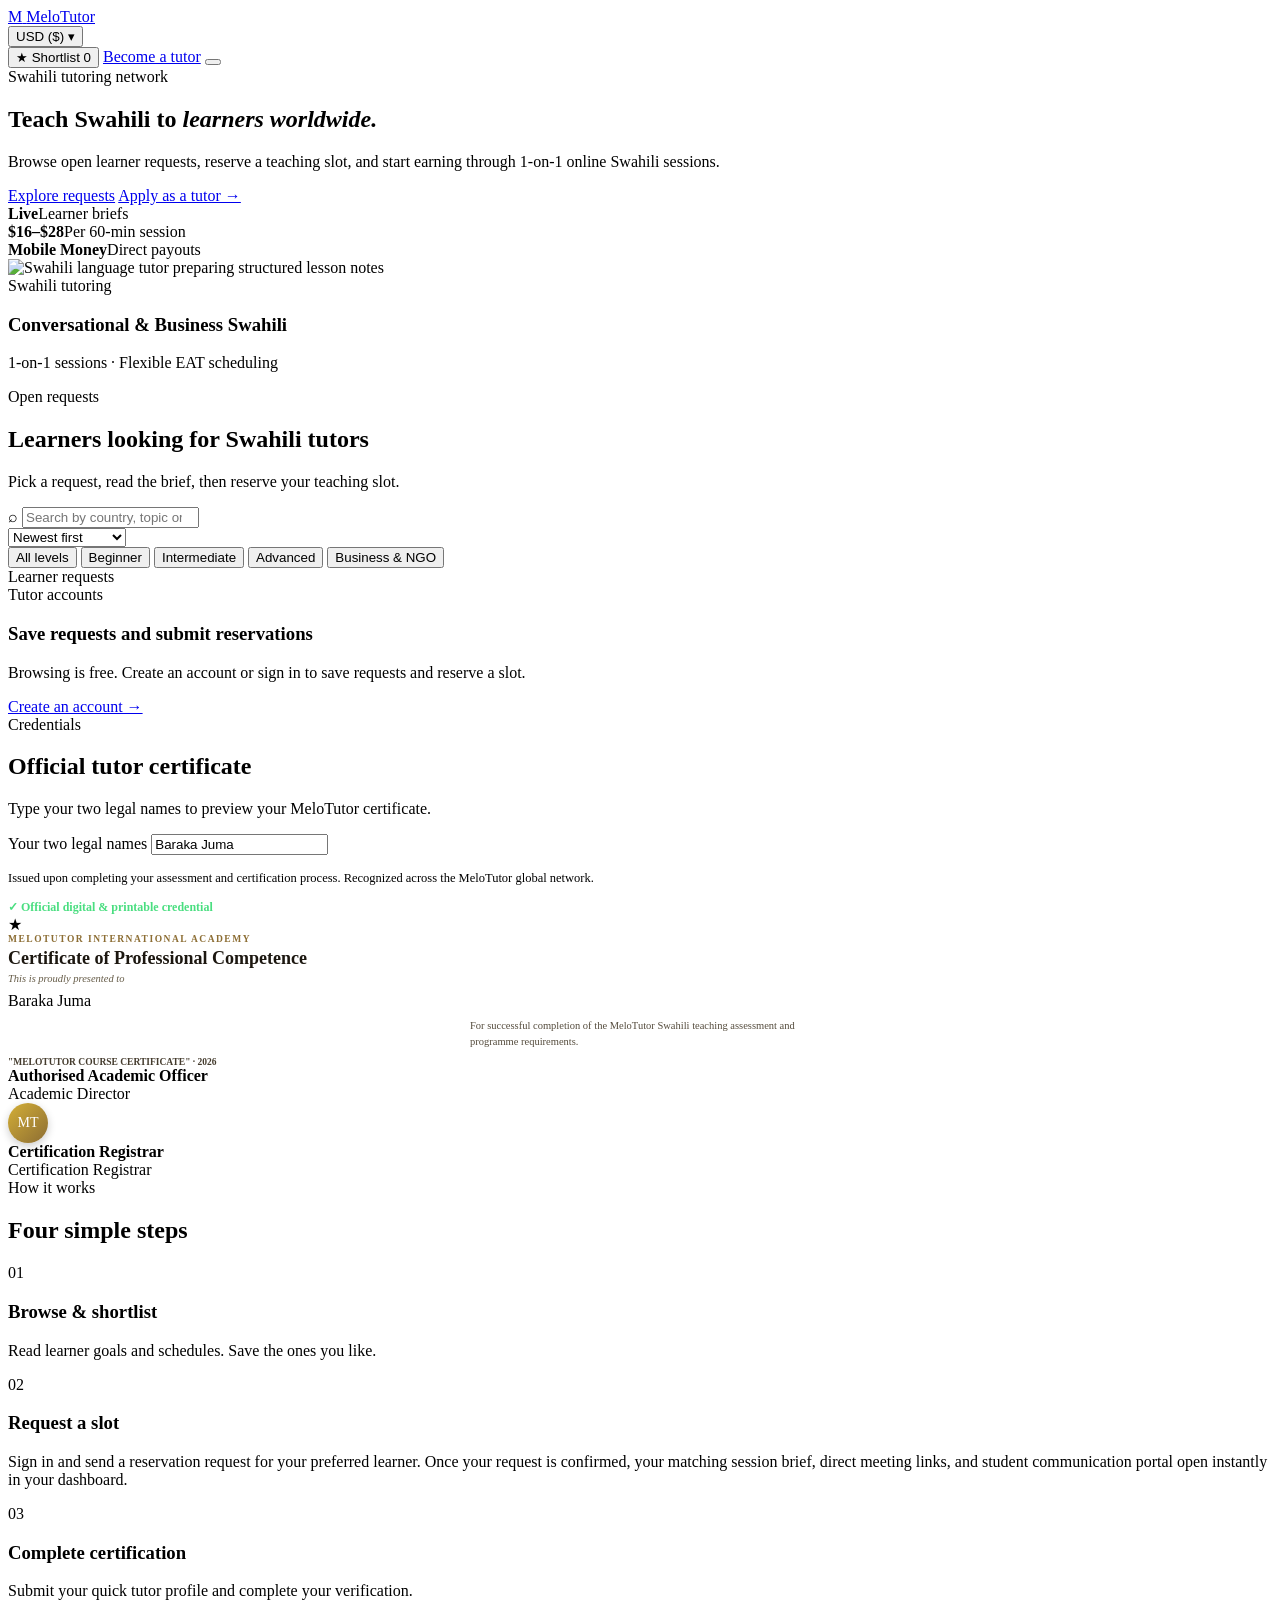
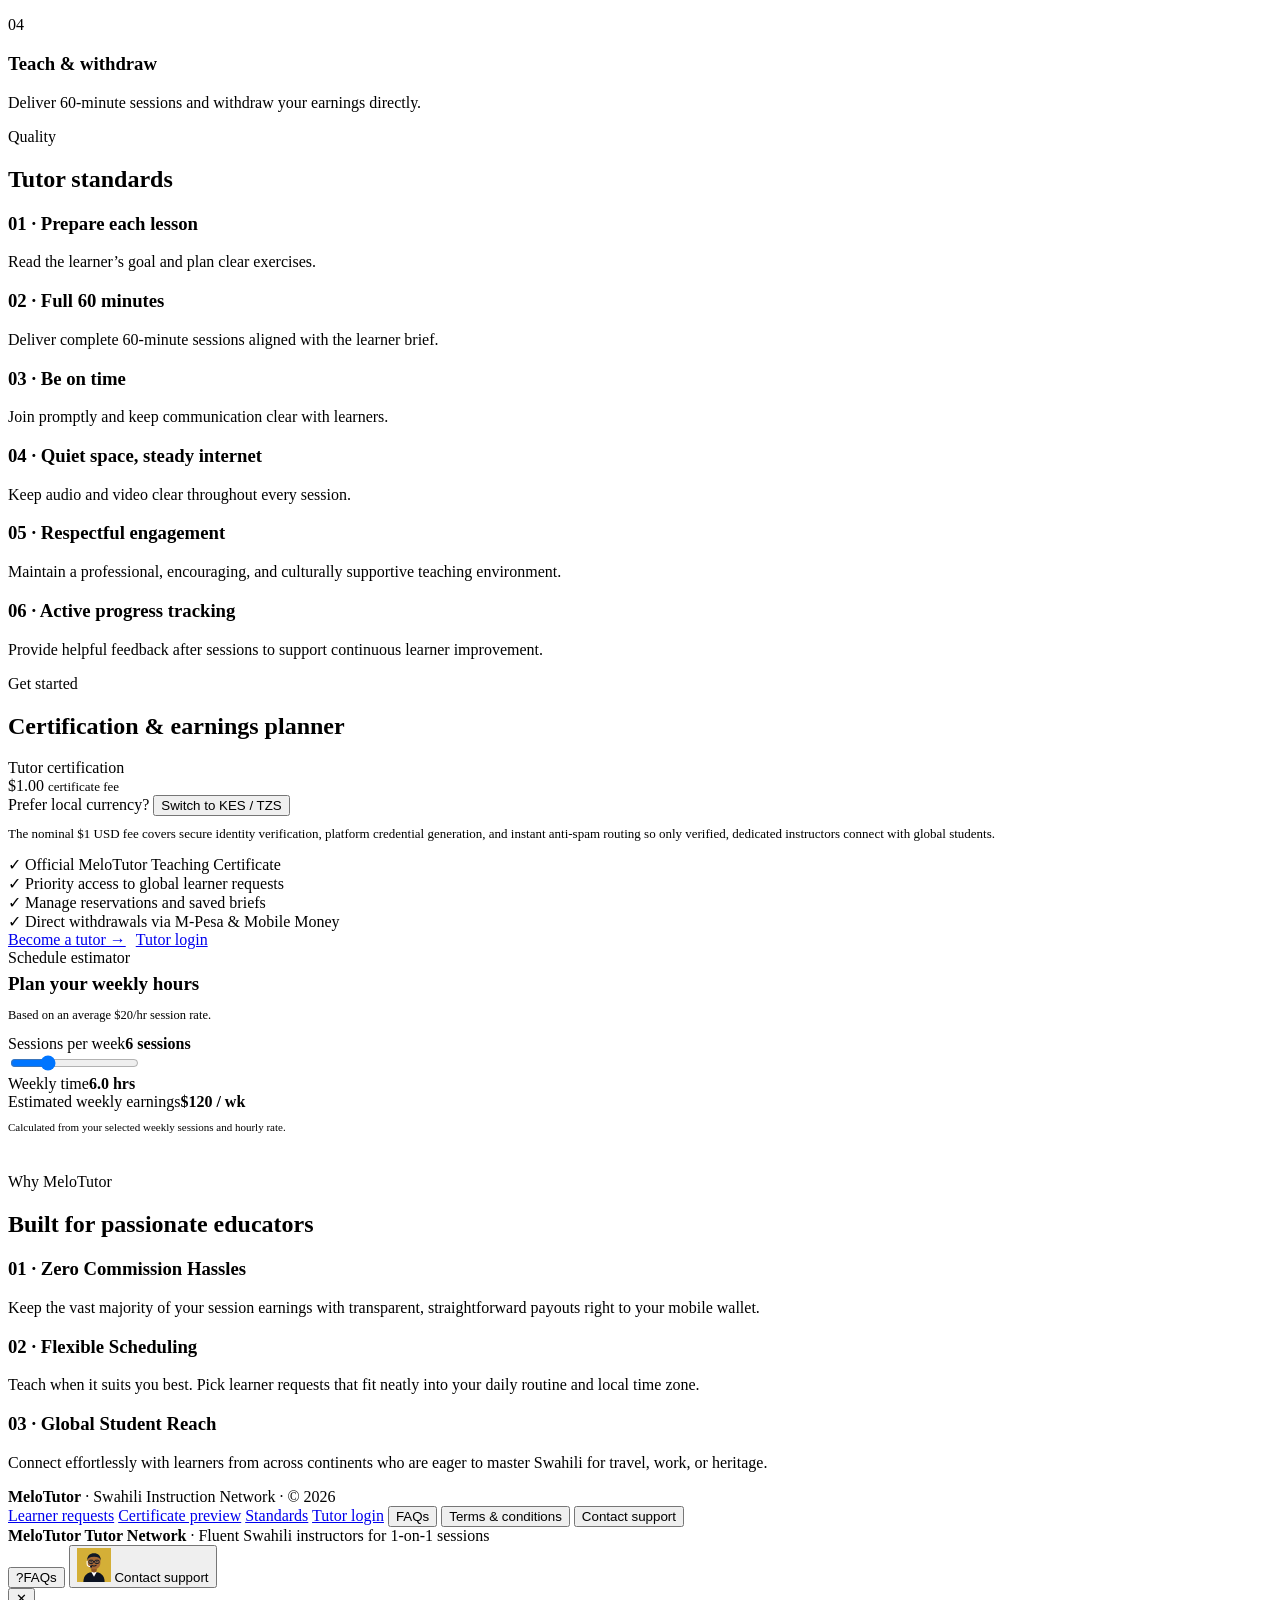
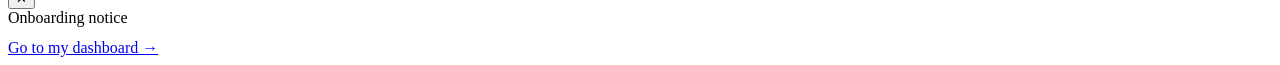
==== commit 941479e7: "Rename Index.html to index.html" ====
--- a/index.html
+++ b/index.html
@@ -3,303 +3,26 @@
 <head>
 <meta charset="UTF-8">
 <meta name="viewport" content="width=device-width, initial-scale=1.0">
-<meta name="description" content="MeloTutor connects fluent Swahili speakers with global learners. Browse open student requests, inspect session briefs, and apply to become a verified tutor.">
-<meta name="theme-color" content="#0b1322">
+<meta name="description" content="MeloTutor connects fluent Swahili speakers with global learners. Browse open student requests, inspect session briefs, and apply to become a tutor.">
+<meta name="theme-color" content="#090b10">
 <title>MeloTutor | Swahili Tutoring Network &amp; Open Requests</title>
-<style>
-:root{
-  --bg:#0b1322;--bg2:#070d18;--card:#111c30;--card2:#16233c;--line:rgba(252,163,17,.22);--line2:rgba(255,255,255,.09);
-  --gold:#fca311;--gold2:#ffb732;--text:#ffffff;--muted:#9aa6b8;--muted2:#cbd5e1;
-  --green:#10b981;--amber:#fca311;--blue:#60a5fa;--r:18px;
-}
-*{box-sizing:border-box;margin:0}
-[hidden]{display:none!important}
-html{scroll-behavior:smooth;scroll-padding-top:76px}
-body{background:radial-gradient(circle at 88% -8%,rgba(252,163,17,.12),transparent 38%),radial-gradient(circle at 10% 35%,rgba(252,163,17,.04),transparent 35%),var(--bg);color:var(--text);font:15px/1.55 system-ui,-apple-system,"Segoe UI",Roboto,sans-serif;min-height:100vh;overflow-x:hidden}
-a{color:inherit;text-decoration:none}
-button,input,select,textarea{font:inherit;color:inherit}
-button{cursor:pointer}
-button:disabled{cursor:not-allowed;opacity:.5}
-img{display:block;width:100%;height:100%;object-fit:cover}
-a:focus-visible,button:focus-visible,input:focus-visible,select:focus-visible,textarea:focus-visible,summary:focus-visible{outline:2px solid var(--gold2);outline-offset:2px}
-.wrap{max-width:1180px;margin:0 auto;padding:0 18px}
-
-/* TOP BAR */
-.top{position:sticky;top:0;z-index:30;background:rgba(11,19,34,.94);backdrop-filter:blur(14px);-webkit-backdrop-filter:blur(14px);border-bottom:1px solid var(--line)}
-.top-in{display:flex;align-items:center;gap:12px;height:66px}
-.brand{font-weight:800;font-size:21px;letter-spacing:-.8px;display:flex;align-items:center;gap:9px;flex-shrink:0}
-.brand-mark{width:32px;height:32px;border-radius:9px;background:var(--gold);color:#0b1322;font-weight:900;font-size:15px;display:grid;place-items:center}
-.brand span.accent{color:var(--gold)}
-.cohort-tag{font-size:10px;font-weight:700;letter-spacing:.8px;text-transform:uppercase;color:var(--gold);border:1px solid rgba(252,163,17,.35);background:rgba(252,163,17,.1);border-radius:99px;padding:4px 10px;white-space:nowrap}
-.tabs{display:flex;gap:4px;margin-left:auto;overflow-x:auto;min-width:0;scrollbar-width:none}
-.tabs::-webkit-scrollbar{display:none}
-.tabs a,.tabs button{padding:8px 12px;border-radius:10px;color:var(--muted);font-size:13px;font-weight:600;white-space:nowrap;transition:all .15s;background:none;border:0}
-.tabs a:hover,.tabs button:hover{background:rgba(252,163,17,.12);color:var(--gold2)}
-.nav-right{display:flex;align-items:center;gap:8px;margin-left:8px;flex-shrink:0}
-.shortlist-btn{display:inline-flex;align-items:center;gap:7px;padding:8px 12px;border-radius:10px;border:1px solid var(--line);background:rgba(255,255,255,.03);font-size:12px;font-weight:700;color:var(--text);transition:all .15s}
-.shortlist-btn:hover{border-color:rgba(252,163,17,.5);background:rgba(252,163,17,.1)}
-.badge-count{display:inline-flex;align-items:center;justify-content:center;min-width:19px;height:19px;padding:0 5px;border-radius:99px;background:var(--gold);color:#0b1322;font-size:11px;font-weight:800}
-
-/* SIDEBAR MENU BUTTON */
-.menu-toggle{width:40px;height:40px;border:1px solid var(--line);border-radius:11px;background:rgba(255,255,255,.04);display:grid;place-items:center;gap:4px;padding:9px;flex-shrink:0}
-.menu-toggle:hover{border-color:var(--gold);background:rgba(252,163,17,.1)}
-.menu-toggle span{display:block;width:19px;height:2px;background:var(--gold);border-radius:3px}
-.site-sidebar-bg{position:fixed;inset:0;background:rgba(5,10,20,.78);backdrop-filter:blur(5px);z-index:70;display:flex;justify-content:flex-end}
-.site-sidebar{width:min(390px,88vw);height:100%;background:linear-gradient(155deg,#172642,#0b1322);border-left:1px solid var(--line);padding:22px;display:flex;flex-direction:column;box-shadow:-20px 0 60px rgba(0,0,0,.45);overflow-y:auto}
-.sidebar-head{display:flex;align-items:center;justify-content:space-between;padding-bottom:18px;border-bottom:1px solid var(--line2)}
-.sidebar-brand{font-size:19px;font-weight:800}
-.sidebar-brand span{color:var(--gold)}
-.sidebar-close{width:34px;height:34px;border-radius:50%;border:1px solid var(--line);background:rgba(255,255,255,.05);font-size:17px}
-.sidebar-intro{padding:22px 0 16px}
-.sidebar-intro .eyebrow{margin-bottom:7px}
-.sidebar-intro h3{font-size:21px;line-height:1.25;margin-bottom:7px}
-.sidebar-intro p{font-size:12.5px;color:var(--muted2)}
-.sidebar-links{display:grid;gap:8px;margin:8px 0 20px}
-.sidebar-links a,.sidebar-links button{display:flex;align-items:center;gap:11px;width:100%;padding:12px 13px;background:rgba(7,13,24,.55);border:1px solid var(--line2);border-radius:11px;color:var(--muted2);font-size:13px;font-weight:650;text-align:left}
-.sidebar-links a:hover,.sidebar-links button:hover{border-color:var(--gold);color:var(--gold2);background:rgba(252,163,17,.08)}
-.sidebar-links .side-icon{width:25px;height:25px;display:grid;place-items:center;border-radius:8px;background:rgba(252,163,17,.12);color:var(--gold)}
-.sidebar-bottom{margin-top:auto;border-top:1px solid var(--line2);padding-top:18px}
-.sidebar-bottom p{font-size:11.5px;color:var(--muted);margin-bottom:12px}
-.sidebar-apply{width:100%;padding:13px}
-
-/* CURRENCY TRIGGER BADGE / SELECTOR */
-.currency-dropdown-wrap{position:relative;display:inline-block}
-.currency-trigger{display:inline-flex;align-items:center;gap:5px;background:rgba(252,163,17,.1);border:1px solid rgba(252,163,17,.35);padding:6px 11px;border-radius:9px;font-size:12px;font-weight:700;color:var(--gold2);cursor:pointer;transition:background .15s}
-.currency-trigger:hover{background:rgba(252,163,17,.2)}
-.currency-menu{position:absolute;right:0;top:calc(100% + 6px);background:var(--card2);border:1px solid rgba(252,163,17,.4);border-radius:12px;width:180px;box-shadow:0 12px 30px rgba(0,0,0,.6);z-index:40;overflow:hidden}
-.currency-option{display:flex;align-items:center;justify-content:space-between;width:100%;padding:10px 14px;background:none;border:0;font-size:12.5px;font-weight:600;color:var(--text);text-align:left;transition:background .15s}
-.currency-option:hover{background:rgba(252,163,17,.15);color:var(--gold2)}
-.currency-option.active{color:var(--gold);font-weight:800}
-
-/* BUTTONS */
-.btn{display:inline-flex;align-items:center;justify-content:center;gap:8px;border:0;border-radius:11px;padding:12px 18px;font-weight:800;font-size:13px;background:var(--gold);color:#0b1322;transition:filter .15s,transform .1s;white-space:nowrap}
-.btn:hover:not(:disabled){background:var(--gold2)}
-.btn:active:not(:disabled){transform:scale(.99)}
-.btn.sm{padding:9px 13px;font-size:12px;border-radius:9px}
-.btn.ghost{background:rgba(255,255,255,.03);border:1px solid var(--line2);color:var(--text)}
-.btn.ghost:hover{border-color:var(--gold);color:var(--gold2);background:rgba(252,163,17,.08)}
-.btn.subtle{background:rgba(16,185,129,.14);border:1px solid rgba(16,185,129,.35);color:#6ee7b7}
-
-/* SECTIONS */
-main{padding:28px 0 84px}
-section{margin-bottom:46px}
-.eyebrow{font-size:10px;font-weight:800;letter-spacing:1.8px;text-transform:uppercase;color:var(--gold);display:inline-block}
-h1{font-size:clamp(26px,4.4vw,42px);line-height:1.12;letter-spacing:-1.1px;margin:8px 0 12px}
-h2{font-size:clamp(20px,3vw,26px);letter-spacing:-.5px;margin-top:4px}
-.sub{color:var(--muted2);font-size:14px;max-width:620px}
-
-/* HERO */
-.hero-grid{display:grid;grid-template-columns:1.18fr .82fr;gap:22px;align-items:center;padding-top:6px}
-.hero-actions{display:flex;gap:10px;flex-wrap:wrap;margin-top:20px}
-.proof-row{display:grid;grid-template-columns:repeat(3,1fr);gap:12px;margin-top:24px;padding-top:20px;border-top:1px solid var(--line2);max-width:520px}
-.proof-row strong{display:block;font-size:20px;color:var(--gold);letter-spacing:-.5px}
-.proof-row span{font-size:11px;color:var(--muted)}
-.hero-card{position:relative;border-radius:20px;overflow:hidden;border:1px solid var(--line);background:var(--card);box-shadow:0 24px 60px rgba(0,0,0,.45)}
-.hero-img{height:330px;position:relative}
-.hero-img::after{content:"";position:absolute;inset:0;background:linear-gradient(180deg,rgba(11,19,34,.1) 35%,rgba(11,19,34,.94) 100%)}
-.hero-overlay{position:absolute;bottom:16px;left:16px;right:16px;z-index:2}
-.hero-overlay .tag{background:rgba(252,163,17,.2);border:1px solid rgba(252,163,17,.45);color:var(--gold2);margin-bottom:8px;display:inline-block}
-.hero-overlay h3{font-size:17px;margin-bottom:3px}
-.hero-overlay p{font-size:12px;color:var(--muted2)}
-
-/* CARDS */
-.card{background:linear-gradient(150deg,var(--card2),var(--card));border:1px solid var(--line);border-radius:var(--r);padding:20px}
-.label{font-size:10px;color:var(--muted);font-weight:700;letter-spacing:.6px;text-transform:uppercase}
-
-/* SEARCH & FILTER BAR */
-.sec-head{display:flex;justify-content:space-between;align-items:flex-end;gap:14px;flex-wrap:wrap;margin-bottom:16px}
-.toolbar{background:linear-gradient(150deg,var(--card2),var(--card));border:1px solid var(--line);border-radius:16px;padding:14px;margin-bottom:16px;display:flex;flex-direction:column;gap:12px}
-.toolbar-top{display:flex;gap:10px;flex-wrap:wrap}
-.search-box{position:relative;flex:1;min-width:220px}
-.search-box input{width:100%;background:rgba(7,13,24,.8);border:1px solid var(--line2);border-radius:11px;padding:10px 14px 10px 36px;font-size:13px;color:var(--text)}
-.search-box input:focus{border-color:var(--gold)}
-.search-ico{position:absolute;left:12px;top:50%;transform:translateY(-50%);color:var(--muted);font-size:13px;pointer-events:none}
-.sort-select{background:rgba(7,13,24,.8);border:1px solid var(--line2);border-radius:11px;padding:10px 12px;font-size:13px;color:var(--text)}
-.filters{display:flex;gap:7px;overflow-x:auto;scrollbar-width:none;padding-bottom:2px}
-.filters::-webkit-scrollbar{display:none}
-.fchip{border:1px solid var(--line);background:rgba(255,255,255,.02);color:var(--muted);border-radius:99px;padding:7px 13px;font-size:12px;font-weight:600;white-space:nowrap;transition:all .15s}
-.fchip:hover{color:var(--gold2);border-color:rgba(252,163,17,.45)}
-.fchip.on{background:var(--gold);color:#0b1322;border-color:var(--gold);font-weight:800}
-.status-bar{display:flex;justify-content:space-between;align-items:center;font-size:12px;color:var(--muted);margin-bottom:14px}
-
-/* LEARNER CARDS */
-.learner-grid{display:grid;grid-template-columns:repeat(3,minmax(0,1fr));gap:14px}
-.learner{display:flex;flex-direction:column;gap:13px;padding:18px;transition:border-color .2s,transform .2s;position:relative}
-.learner:hover{border-color:rgba(252,163,17,.5);transform:translateY(-2px)}
-.l-top{display:flex;align-items:center;gap:11px}
-.av-img{width:46px;height:46px;border-radius:50%;overflow:hidden;flex-shrink:0;border:1.5px solid rgba(252,163,17,.45);background:#1b2c48}
-.l-id{min-width:0;flex:1}
-.l-id strong{display:block;font-size:14px;white-space:nowrap;overflow:hidden;text-overflow:ellipsis}
-.l-id small{color:var(--muted);font-size:11px;display:block}
-.save-btn{width:32px;height:32px;border-radius:50%;border:1px solid var(--line);background:rgba(255,255,255,.03);color:var(--muted2);display:grid;place-items:center;flex-shrink:0;transition:all .15s}
-.save-btn:hover{border-color:var(--gold);color:var(--gold2)}
-.save-btn.saved{background:rgba(252,163,17,.2);border-color:var(--gold);color:var(--gold2)}
-.tag-row{display:flex;align-items:center;justify-content:space-between;gap:8px}
-.tag{font-size:10px;font-weight:700;padding:4px 9px;border-radius:99px;background:rgba(255,255,255,.07);color:#e2e8f0;white-space:nowrap}
-.code-tag{font-family:ui-monospace,SFMono-Regular,Menlo,monospace;font-size:10px;color:var(--muted)}
-.goal{font-size:13px;color:#d0d9e6;line-height:1.5}
-.chips{display:flex;gap:6px;flex-wrap:wrap}
-.chip{font-size:11px;padding:4px 9px;border-radius:99px;background:rgba(255,255,255,.05);border:1px solid rgba(255,255,255,.07);color:#cbd5e1}
-.l-pay{display:flex;align-items:center;justify-content:space-between;gap:10px;border-top:1px solid rgba(255,255,255,.07);padding-top:13px;margin-top:auto}
-.amount{font-size:21px;font-weight:800;letter-spacing:-.6px;color:var(--gold)}
-.amount small{font-size:11px;font-weight:600;color:var(--muted)}
-.slots-left{font-size:11px;color:#34d399;font-weight:600}
-.empty{text-align:center;color:var(--muted);padding:32px 20px;font-size:13px}
-
-/* EXPAND BANNER */
-.expand-banner{margin-top:18px;display:flex;align-items:center;justify-content:space-between;gap:16px;flex-wrap:wrap;background:linear-gradient(135deg,rgba(252,163,17,.12),rgba(17,28,48,.96));border:1px solid rgba(252,163,17,.35)}
-.expand-banner h3{font-size:17px;margin:4px 0}
-.expand-banner p{font-size:13px;color:var(--muted2);max-width:560px}
-
-/* HOW IT WORKS + COMPACT STANDARDS */
-.steps-grid{display:grid;grid-template-columns:repeat(4,minmax(0,1fr));gap:14px}
-.step-card{padding:18px}
-.step-num{font-size:22px;font-weight:800;color:var(--gold);letter-spacing:-.5px;margin-bottom:8px}
-.step-card h3{font-size:15px;margin-bottom:6px}
-.step-card p{font-size:12.5px;color:var(--muted2);line-height:1.55}
-.standards-grid{display:grid;grid-template-columns:repeat(2,minmax(0,1fr));gap:12px}
-.std-card{padding:16px 18px;border-left:3px solid var(--gold)}
-.std-card h3{font-size:14px;margin-bottom:4px;color:var(--gold)}
-.std-card p{font-size:12.5px;color:var(--muted2);line-height:1.55}
-
-/* CERTIFICATE SECTION & REALISTIC DESIGN */
-.cert-section-grid{display:grid;grid-template-columns:1fr 1.15fr;gap:20px;align-items:center}
-.cert-preview-frame{background:#f8f6f0;color:#1c1c1c;border:8px double #8c6d33;border-radius:14px;padding:26px 20px;text-align:center;box-shadow:0 24px 60px rgba(0,0,0,.55);position:relative}
-.cert-preview-frame::before{content:"";position:absolute;inset:6px;border:1px solid #c5a059;pointer-events:none}
-.cert-badge-top{width:50px;height:50px;border-radius:50%;background:radial-gradient(circle, #f3d068 0%, #aa7c11 100%);color:#fff;font-weight:900;font-size:16px;display:grid;place-items:center;margin:0 auto 8px;box-shadow:0 4px 10px rgba(0,0,0,.2)}
-.cert-recipient-slot{font-size:23px;font-weight:800;color:#2c220f;margin:8px 0;font-family:Georgia,serif;border-bottom:1px solid #d4af37;display:inline-block;padding:0 20px}
-.cert-sig-row{display:flex;justify-content:space-between;align-items:flex-end;margin-top:22px;padding-top:10px;border-top:1px solid #c5a059;font-size:10px;color:#555}
-.cert-sig-line{border-top:1px solid #8c6d33;width:100px;margin:0 auto 3px}
-
-/* ONBOARDING & EARNINGS PLANNER */
-.onboard-grid{display:grid;grid-template-columns:1.1fr .9fr;gap:14px}
-.fee-box{border:1px solid rgba(252,163,17,.38);background:linear-gradient(155deg,#172642,#0f182a)}
-.fee-price{font-size:30px;font-weight:800;color:var(--gold);letter-spacing:-1px;margin:8px 0}
-.fee-hint{font-size:12px;color:var(--muted);margin-top:6px;display:block}
-.fee-hint button{background:none;border:0;color:var(--gold);text-decoration:underline;cursor:pointer;font-weight:700}
-.fee-list{display:grid;gap:8px;margin:14px 0 18px;font-size:13px;color:var(--muted2)}
-.fee-list div{display:flex;align-items:flex-start;gap:8px}
-.fee-list span{color:#34d399;font-weight:800}
-.planner-box{display:flex;flex-direction:column;justify-content:space-between}
-.range-wrap{margin:16px 0}
-.range-head{display:flex;justify-content:space-between;font-size:13px;margin-bottom:8px}
-input[type="range"]{width:100%;accent-color:var(--gold);cursor:pointer}
-.est-grid{display:grid;grid-template-columns:1fr 1fr;gap:10px;background:rgba(7,13,24,.65);border:1px solid var(--line2);border-radius:12px;padding:12px}
-.est-grid strong{display:block;font-size:20px;color:var(--gold);margin-top:2px}
-
-/* FLOATING BOTTOM-LEFT BUBBLES (SUPPORT & FAQ) */
-.float-dock{position:fixed;bottom:16px;left:16px;z-index:45;display:flex;flex-direction:column;gap:9px;align-items:flex-start}
-.bubble-btn{display:inline-flex;align-items:center;gap:10px;background:linear-gradient(145deg,#172642,#0e1729);border:1px solid rgba(252,163,17,.45);color:var(--text);padding:7px 14px 7px 7px;border-radius:999px;font-size:12.5px;font-weight:700;box-shadow:0 12px 30px rgba(0,0,0,.55);transition:transform .15s,border-color .15s}
-.bubble-btn:hover{transform:translateY(-2px);border-color:var(--gold)}
-.cartoon-av{width:34px;height:34px;border-radius:50%;background:var(--gold);display:grid;place-items:center;overflow:hidden;flex-shrink:0;border:1.5px solid #fff}
-.faq-icon-av{width:34px;height:34px;border-radius:50%;background:rgba(252,163,17,.16);border:1px solid rgba(252,163,17,.45);color:var(--gold);display:grid;place-items:center;font-weight:800;font-size:14px;flex-shrink:0}
-.support-popover{background:linear-gradient(155deg,#172642,#0e1729);border:1px solid rgba(252,163,17,.45);border-radius:16px;padding:14px;width:250px;box-shadow:0 18px 45px rgba(0,0,0,.65);margin-bottom:4px}
-.support-popover h4{font-size:13px;color:var(--gold);margin-bottom:3px}
-.support-popover p{font-size:11.5px;color:var(--muted2);margin-bottom:10px}
-.sup-choice{display:flex;align-items:center;gap:10px;padding:9px 11px;border-radius:10px;background:rgba(255,255,255,.04);border:1px solid var(--line2);font-size:12.5px;font-weight:700;margin-bottom:7px;transition:all .15s}
-.sup-choice:last-child{margin-bottom:0}
-.sup-choice:hover{border-color:var(--gold);background:rgba(252,163,17,.1);color:var(--gold2)}
-
-/* FAQ & TERMS MODAL ACCORDIONS */
-details.acc{background:rgba(7,13,24,.65);border:1px solid var(--line2);border-radius:12px;margin-bottom:9px;overflow:hidden}
-details.acc summary{padding:13px 15px;font-weight:700;font-size:13px;list-style:none;display:flex;justify-content:space-between;align-items:center;gap:12px;cursor:pointer}
-details.acc summary::-webkit-details-marker{display:none}
-details.acc summary::after{content:"+";color:var(--gold);font-size:17px;font-weight:400}
-details.acc[open] summary::after{content:"−"}
-details.acc .acc-body{padding:0 15px 14px;font-size:12.5px;color:var(--muted2);line-height:1.6;border-top:1px solid rgba(255,255,255,.05);padding-top:10px}
-.terms-doc{display:grid;gap:14px;font-size:13px;color:var(--muted2);line-height:1.65}
-.terms-doc h4{color:var(--gold);font-size:13.5px;margin-bottom:3px}
-
-/* MODAL & DRAWER */
-.backdrop{position:fixed;inset:0;background:rgba(5,10,20,.84);backdrop-filter:blur(7px);display:grid;place-items:center;padding:14px;z-index:50}
-.modal{background:linear-gradient(160deg,var(--card2),var(--card));border:1px solid rgba(252,163,17,.38);border-radius:20px;max-width:540px;width:100%;max-height:90vh;overflow-y:auto;padding:22px;box-shadow:0 26px 70px rgba(0,0,0,.65);position:relative}
-.m-head{display:flex;justify-content:space-between;align-items:flex-start;gap:12px;margin-bottom:14px}
-.m-close{background:rgba(255,255,255,.06);border:1px solid var(--line);border-radius:50%;width:32px;height:32px;display:grid;place-items:center;color:var(--muted2);font-size:16px;flex-shrink:0}
-.m-close:hover{color:#fff;border-color:var(--gold)}
-.m-tabs{display:flex;gap:14px;border-bottom:1px solid var(--line2);padding-bottom:10px;margin-bottom:16px}
-.m-tab{background:none;border:0;font-size:12px;font-weight:700;text-transform:uppercase;letter-spacing:.7px;color:var(--muted);padding-bottom:4px}
-.m-tab.on{color:var(--gold);border-bottom:2px solid var(--gold)}
-.m-learner{display:flex;align-items:center;gap:12px;background:rgba(7,13,24,.6);border:1px solid var(--line2);border-radius:12px;padding:12px;margin-bottom:14px}
-.m-list{display:grid;gap:7px;margin:10px 0 16px;font-size:12.5px;color:var(--muted2)}
-.m-list li{display:flex;gap:8px;list-style:none}
-.m-list li::before{content:"✓";color:#34d399;font-weight:800}
-.field{margin-bottom:12px}
-.field label{display:block;font-size:11.5px;color:var(--muted2);margin-bottom:5px;font-weight:600}
-.field input,.field select,.field textarea{width:100%;background:rgba(7,13,24,.85);border:1px solid var(--line);border-radius:10px;padding:10px 12px;font-size:13.5px;color:var(--text)}
-.field input:focus,.field select:focus,.field textarea:focus{border-color:var(--gold)}
-.row2{display:grid;grid-template-columns:1fr 1fr;gap:10px}
-.handoff-box{background:rgba(252,163,17,.1);border:1px solid rgba(252,163,17,.4);border-radius:14px;padding:16px;margin:14px 0}
-.handoff-box h4{color:var(--gold);font-size:14px;margin-bottom:6px}
-.handoff-box p{font-size:12.5px;color:var(--text);line-height:1.6;margin-bottom:12px}
-
-/* SHORTLIST DRAWER */
-.drawer-bg{position:fixed;inset:0;background:rgba(5,10,20,.78);backdrop-filter:blur(5px);display:flex;justify-content:flex-end;z-index:50}
-.drawer{background:var(--card);border-left:1px solid var(--line);width:100%;max-width:400px;height:100%;display:flex;flex-direction:column;padding:20px}
-.drawer-list{flex:1;overflow-y:auto;display:grid;gap:10px;align-content:start;margin:14px 0}
-.d-item{display:flex;align-items:center;gap:10px;background:rgba(7,13,24,.65);border:1px solid var(--line2);border-radius:12px;padding:10px}
-
-/* CONCIERGE NUDGE & TOAST */
-.nudge{position:fixed;bottom:16px;right:16px;max-width:340px;background:linear-gradient(155deg,#172642,#0e1729);border:1px solid rgba(252,163,17,.5);border-radius:16px;padding:16px;box-shadow:0 20px 50px rgba(0,0,0,.6);z-index:40;transform:translateY(130%);opacity:0;transition:all .3s ease}
-.nudge.show{transform:translateY(0);opacity:1}
-.nudge-close{position:absolute;top:10px;right:10px;background:rgba(255,255,255,.07);border:0;border-radius:50%;width:24px;height:24px;color:var(--muted2);font-size:12px}
-.toast{position:fixed;top:76px;left:50%;transform:translate(-50%,-130%);background:var(--card2);border:1px solid var(--gold);color:var(--text);padding:10px 18px;border-radius:99px;font-size:12.5px;font-weight:600;box-shadow:0 12px 32px rgba(0,0,0,.55);z-index:80;opacity:0;transition:all .25s}
-.toast.show{transform:translate(-50%,0);opacity:1}
-
-footer{color:#8a97ab;font-size:12px;padding:24px 0 18px;border-top:1px solid var(--line2)}
-.foot-in{display:flex;justify-content:space-between;align-items:center;gap:14px;flex-wrap:wrap}
-.foot-links{display:flex;gap:16px;flex-wrap:wrap}
-.foot-links a,.foot-links button{background:none;border:0;padding:0;color:inherit;font:inherit}
-.foot-links a:hover,.foot-links button:hover{color:var(--gold)}
-.bottom-strip{background:var(--bg2);border-top:1px solid var(--line2);text-align:center;padding:11px 14px 16px;font-size:11px;letter-spacing:1.2px;text-transform:uppercase;color:var(--muted)}
-.bottom-strip strong{color:var(--gold)}
-
-/* RESPONSIVE */
-@media(max-width:1100px){
-  .top-in{gap:9px}
-  .tabs a,.tabs button{padding:8px 8px;font-size:12px}
-}
-@media(max-width:920px){
-  .hero-grid,.onboard-grid,.cert-section-grid{grid-template-columns:1fr}
-  .steps-grid{grid-template-columns:repeat(2,minmax(0,1fr))}
-  .learner-grid{grid-template-columns:repeat(2,minmax(0,1fr))}
-  .tabs{display:none}
-}
-@media(max-width:640px){
-  .wrap{padding:0 14px}
-  .cohort-tag,.shortlist-label{display:none}
-  .learner-grid,.steps-grid,.standards-grid,.row2{grid-template-columns:1fr}
-  .hero-img{height:240px}
-  .card{padding:16px}
-  .std-card{padding:13px 15px}
-  .step-card{padding:15px}
-  .proof-row strong{font-size:17px}
-  .nudge{left:14px;right:14px;max-width:none;bottom:116px}
-  .nav-right{margin-left:auto}
-  .currency-trigger{padding:7px 8px;font-size:11px}
-  .shortlist-btn{padding:7px 9px}
-}
-@media(prefers-reduced-motion:reduce){
-  *{animation:none!important;transition:none!important;scroll-behavior:auto!important}
-}
-</style>
+
+<link rel="preconnect" href="https://fonts.googleapis.com">
+<link rel="preconnect" href="https://fonts.gstatic.com" crossorigin>
+<link href="https://fonts.googleapis.com/css2?family=Inter:wght@400;500;600;700&family=Space+Grotesk:wght@500;600;700&display=swap" rel="stylesheet">
+
+<link rel="stylesheet" href="CSS/style.css">
 </head>
 <body>
 
+<!-- TOP BAR -->
 <header class="top">
   <div class="wrap top-in">
     <a class="brand" href="#top">
       <span class="brand-mark">M</span>
       <span>Melo<span class="accent">Tutor</span></span>
     </a>
-    <span class="cohort-tag">2026 Cohort</span>
-    <nav class="tabs" aria-label="Primary sections">
-      <a href="#learners">Learner Requests</a>
-      <a href="#certSection">Certificate Preview</a>
-      <a href="#process">How It Works</a>
-      <a href="#standards">Standards</a>
-      <a href="#onboarding">Become a Tutor</a>
-      <button type="button" id="navTermsBtn">Terms &amp; Conditions</button>
-    </nav>
+
     <div class="nav-right">
       <div class="currency-dropdown-wrap" id="currencyDropdownWrap">
         <button type="button" class="currency-trigger" id="currencyTrigger" aria-expanded="false" aria-label="Change currency">
@@ -311,11 +34,15 @@
           <button type="button" class="currency-option" data-curr="TZS">🇹🇿 TZS (Tsh) - Tanzania</button>
         </div>
       </div>
+
       <button type="button" class="shortlist-btn" id="openDrawerBtn" aria-label="Saved learner requests">
         <span>★</span>
         <span class="shortlist-label">Shortlist</span>
         <span class="badge-count" id="savedCount">0</span>
       </button>
+
+      <a class="top-cta" href="signup.html">Become a tutor</a>
+
       <button type="button" class="menu-toggle" id="menuToggleBtn" aria-label="Open navigation menu" aria-expanded="false" aria-controls="siteSidebar">
         <span></span><span></span><span></span>
       </button>
@@ -323,30 +50,33 @@
   </div>
 </header>
 
-<!-- MAIN NAVIGATION SIDEBAR -->
+<!-- SIDEBAR MENU -->
 <div class="site-sidebar-bg" id="siteSidebarBg" hidden>
   <aside class="site-sidebar" id="siteSidebar" role="dialog" aria-modal="true" aria-labelledby="sidebarTitle">
     <div class="sidebar-head">
       <div class="sidebar-brand" id="sidebarTitle">Melo<span>Tutor</span></div>
       <button type="button" class="sidebar-close" id="closeSidebarBtn" aria-label="Close navigation menu">✕</button>
     </div>
+
     <div class="sidebar-intro">
-      <div class="eyebrow">MeloTutor Navigation</div>
-      <h3>Your next Swahili teaching opportunity starts here.</h3>
-      <p>Explore learner requests, review the tutoring process, or continue to tutor registration.</p>
-    </div>
+      <div class="pill"><i></i> Menu</div>
+      <h3>Where would you like to go?</h3>
+    </div>
+
     <nav class="sidebar-links" aria-label="Sidebar navigation">
-      <a href="#learners"><span class="side-icon">▤</span> Learner Requests</a>
-      <a href="#certSection"><span class="side-icon">★</span> Certificate Preview</a>
-      <a href="#process"><span class="side-icon">↗</span> How It Works</a>
-      <a href="#standards"><span class="side-icon">✓</span> Tutor Standards</a>
-      <a href="#onboarding"><span class="side-icon">◈</span> Registration &amp; Earnings</a>
-      <button type="button" id="sidebarTermsBtn"><span class="side-icon">§</span> Terms &amp; Conditions</button>
-      <a href="https://mulaearn.com/login.php" target="_blank" rel="noopener noreferrer"><span class="side-icon">↪</span> Tutor Login</a>
+      <a href="#learners"><span class="side-icon">▤</span> Learner requests</a>
+      <a href="#certSection"><span class="side-icon">★</span> Certificate preview</a>
+      <a href="#process"><span class="side-icon">↗</span> How it works</a>
+      <a href="#standards"><span class="side-icon">✓</span> Tutor standards</a>
+      <a href="#onboarding"><span class="side-icon">◈</span> Registration &amp; earnings</a>
+      <button type="button" id="sidebarTermsBtn"><span class="side-icon">§</span> Terms &amp; conditions</button>
+      <a href="dashboard.html"><span class="side-icon">◉</span> My dashboard</a>
+      <a href="login.html"><span class="side-icon">↪</span> Tutor login</a>
     </nav>
+
     <div class="sidebar-bottom">
-      <p>Ready to teach? Continue to the tutor application portal.</p>
-      <a class="btn sidebar-apply" href="https://mulaearn.com/register.php?ref=Miami" target="_blank" rel="noopener noreferrer">Become a Tutor →</a>
+      <p>Ready to teach? Create a tutor account.</p>
+      <a class="btn sidebar-apply" href="signup.html">Become a tutor →</a>
     </div>
   </aside>
 </div>
@@ -357,49 +87,51 @@
   <section>
     <div class="hero-grid">
       <div>
-        <div class="eyebrow">The Swahili Tutoring Opportunity</div>
-        <h1>Get Paid to <span style="color:var(--gold)">Teach Swahili.</span></h1>
-        <p class="sub">Your Swahili knowledge has value. Browse open learner requests across beginner, conversational, and business Swahili, reserve your preferred slots, and apply to join our verified tutor network.</p>
+        <div class="pill"><i></i> Swahili tutoring network</div>
+        <h1>Teach Swahili to <em>learners worldwide.</em></h1>
+        <p class="sub">Browse open learner requests, reserve a teaching slot, and start earning through 1-on-1 online Swahili sessions.</p>
         <div class="hero-actions">
-          <a class="btn" href="#learners">Explore Learner Requests</a>
-          <a class="btn ghost" href="https://mulaearn.com/register.php?ref=Miami" target="_blank" rel="noopener noreferrer">Apply as a Tutor →</a>
+          <a class="btn" href="#learners">Explore requests</a>
+          <a class="btn ghost" href="signup.html">Apply as a tutor →</a>
         </div>
         <div class="proof-row">
-          <div><strong>Daily</strong><span>New learner briefs</span></div>
+          <div><strong>Live</strong><span>Learner briefs</span></div>
           <div><strong id="heroRateUsd">$16–$28</strong><span>Per 60-min session</span></div>
           <div><strong>Mobile Money</strong><span>Direct payouts</span></div>
         </div>
       </div>
+
       <div class="hero-card">
         <div class="hero-img">
           <img src="https://images.unsplash.com/photo-1573496359142-b8d87734a5a2?auto=format&fit=crop&w=900&q=85" alt="Swahili language tutor preparing structured lesson notes">
           <div class="hero-overlay">
-            <span class="tag">Featured Brief · #MT-204</span>
+            <span class="tag">Swahili tutoring</span>
             <h3>Conversational &amp; Business Swahili</h3>
-            <p>1-on-1 structured sessions · Flexible EAT scheduling</p>
+            <p>1-on-1 sessions · Flexible EAT scheduling</p>
           </div>
         </div>
       </div>
     </div>
   </section>
 
-  <!-- LEARNER REQUESTS CATALOGUE -->
+  <!-- LEARNER REQUESTS -->
   <section id="learners">
     <div class="sec-head">
       <div>
-        <div class="eyebrow">Open Student Catalogue</div>
+        <div class="eyebrow">Open requests</div>
         <h2>Learners looking for Swahili tutors</h2>
-        <p class="sub">Inspect each student’s learning objective, schedule, and session payout. Select <strong>View Brief &amp; Apply</strong> to reserve a slot.</p>
-      </div>
-    </div>
+        <p class="sub">Pick a request, read the brief, then reserve your teaching slot.</p>
+      </div>
+    </div>
+
     <div class="toolbar">
       <div class="toolbar-top">
         <div class="search-box">
           <span class="search-ico">⌕</span>
-          <input type="search" id="searchInput" placeholder="Search by country, topic (travel, grammar, business), or level..." aria-label="Search learner requests">
+          <input type="search" id="searchInput" placeholder="Search by country, topic or level…" aria-label="Search learner requests">
         </div>
         <select id="sortSelect" class="sort-select" aria-label="Sort requests">
-          <option value="featured">Featured order</option>
+          <option value="featured">Newest first</option>
           <option value="payout-desc">Highest payout</option>
           <option value="slots-asc">Fewest slots left</option>
         </select>
@@ -412,19 +144,22 @@
         <button type="button" class="fchip" data-level="business">Business &amp; NGO</button>
       </div>
     </div>
+
     <div class="status-bar">
-      <span id="resultCount">Showing active learner requests · Updated daily</span>
+      <span id="resultCount">Learner requests</span>
       <button type="button" id="resetBtn" class="btn ghost sm" hidden>Reset filters</button>
     </div>
+
     <div class="learner-grid" id="learnerGrid"></div>
-    <div class="card empty" id="learnerEmpty" hidden>No learner requests match your search. Clear filters to view all open requests.</div>
+    <div class="card empty" id="learnerEmpty" hidden>No matching learner requests found. Try adjusting your search or filters.</div>
+
     <div class="card expand-banner">
       <div>
-        <div class="eyebrow">Expanded Tutor Feed</div>
-        <h3>Want priority access to newly posted student requests?</h3>
-        <p>New international learners post Swahili tutoring requests daily. Complete your tutor application on Mulaearn to unlock full booking access and claim reserved slots.</p>
-      </div>
-      <a class="btn" href="https://mulaearn.com/register.php?ref=Miami" target="_blank" rel="noopener noreferrer">Apply on Mulaearn →</a>
+        <div class="eyebrow">Tutor accounts</div>
+        <h3>Save requests and submit reservations</h3>
+        <p>Browsing is free. Create an account or sign in to save requests and reserve a slot.</p>
+      </div>
+      <a class="btn" href="signup.html">Create an account →</a>
     </div>
   </section>
 
@@ -432,21 +167,21 @@
   <section id="certSection">
     <div class="sec-head">
       <div>
-        <div class="eyebrow">Professional Credentialing</div>
-        <h2>Interactive Swahili Teaching Certificate Preview</h2>
-        <p class="sub">Type your legal name below to preview your official <strong>Certified Swahili Educator Certificate</strong> before completing your onboarding.</p>
+        <div class="eyebrow">Credentials</div>
+        <h2>Official tutor certificate</h2>
+        <p class="sub">Type your two legal names to preview your MeloTutor certificate.</p>
       </div>
     </div>
     <div class="card cert-section-grid">
       <div>
-        <div class="field" style="margin-bottom:14px">
-          <label for="certInputName">Your Two Legal Names *</label>
+        <div class="field">
+          <label for="certInputName">Your two legal names</label>
           <input type="text" id="certInputName" placeholder="e.g. Baraka Juma" value="Baraka Juma">
         </div>
-        <p style="font-size:12.5px;color:var(--muted2);line-height:1.6;margin-bottom:14px">
-          Your official certificate is issued upon successful completion of the MeloTutor pedagogical assessment and qualification review, formatted to match formal academic standards.
+        <p style="font-size:12.5px;color:var(--muted);line-height:1.6;margin-bottom:12px">
+          Issued upon completing your assessment and certification process. Recognized across the MeloTutor global network.
         </p>
-        <div style="font-size:12px;color:#34d399;font-weight:700">✓ Verified for International Teaching &amp; Global Student Matching</div>
+        <div style="font-size:12px;color:#4ade80;font-weight:700">✓ Official digital &amp; printable credential</div>
       </div>
       <div class="cert-preview-frame">
         <div class="cert-badge-top">★</div>
@@ -454,12 +189,12 @@
         <div style="font-size:18px;font-weight:800;color:#1c1710;margin:4px 0;font-family:Georgia,serif">Certificate of Professional Competence</div>
         <div style="font-size:10.5px;color:#665c48;font-style:italic;margin-bottom:8px">This is proudly presented to</div>
         <div><span class="cert-recipient-slot" id="certRenderName">Baraka Juma</span></div>
-        <p style="font-size:10.5px;color:#554c3d;max-width:340px;margin:8px auto;line-height:1.5">For demonstrating exemplary fluency and mastering the 2026 Swahili Instructional Pedagogy &amp; Cross-Cultural Tutoring Curriculum.</p>
-        <div style="font-size:9.5px;font-weight:700;color:#443b2d;margin-top:6px">"CERTIFIED SWAHILI EDUCATOR" · Issued: <span id="certYearSpan">2026</span></div>
+        <p style="font-size:10.5px;color:#554c3d;max-width:340px;margin:8px auto;line-height:1.5">For successful completion of the MeloTutor Swahili teaching assessment and programme requirements.</p>
+        <div style="font-size:9.5px;font-weight:700;color:#443b2d;margin-top:6px">"MELOTUTOR COURSE CERTIFICATE" · <span id="certYearSpan">2026</span></div>
         <div class="cert-sig-row">
-          <div><div class="cert-sig-line"></div><strong>Prof. J. Mwakileo</strong><br>Academic Director</div>
+          <div><div class="cert-sig-line"></div><strong>Authorised Academic Officer</strong><br>Academic Director</div>
           <div style="width:40px;height:40px;border-radius:50%;background:linear-gradient(135deg,#d4af37,#8c6d33);color:#fff;font-size:14px;display:grid;place-items:center;box-shadow:0 3px 8px rgba(0,0,0,0.2)">MT</div>
-          <div><div class="cert-sig-line"></div><strong>A. Ochieng</strong><br>Certification Registrar</div>
+          <div><div class="cert-sig-line"></div><strong>Certification Registrar</strong><br>Certification Registrar</div>
         </div>
       </div>
     </div>
@@ -468,68 +203,92 @@
   <!-- HOW IT WORKS -->
   <section id="process">
     <div class="sec-head">
-      <div><div class="eyebrow">Editorial Workflow</div><h2>How tutoring works on MeloTutor</h2></div>
+      <div><div class="eyebrow">How it works</div><h2>Four simple steps</h2></div>
     </div>
     <div class="steps-grid">
-      <div class="card step-card"><div class="step-num">01</div><h3>Inspect &amp; Shortlist</h3><p>Review open student profiles, learning goals, and EAT session schedules. Bookmark your preferred requests.</p></div>
-      <div class="card step-card"><div class="step-num">02</div><h3>Reserve a Slot</h3><p>Enter your name, email, and preferred start date on any brief to place a provisional hold on that learner.</p></div>
-      <div class="card step-card"><div class="step-num">03</div><h3>Complete Application</h3><p>Finish your tutor registration on Mulaearn so your reserved learners and saved shortlist sync to your profile.</p></div>
-      <div class="card step-card"><div class="step-num">04</div><h3>Teach &amp; Withdraw</h3><p>Deliver structured 60-minute Swahili sessions and withdraw cleared earnings via M-Pesa or bank transfer.</p></div>
+      <div class="card step-card"><div class="step-num">01</div><h3>Browse &amp; shortlist</h3><p>Read learner goals and schedules. Save the ones you like.</p></div>
+      <div class="card step-card"><div class="step-num">02</div><h3>Request a slot</h3><p>Sign in and send a reservation request for your preferred learner. Once your request is confirmed, your matching session brief, direct meeting links, and student communication portal open instantly in your dashboard.</p></div>
+      <div class="card step-card"><div class="step-num">03</div><h3>Complete certification</h3><p>Submit your quick tutor profile and complete your verification.</p></div>
+      <div class="card step-card"><div class="step-num">04</div><h3>Teach &amp; withdraw</h3><p>Deliver 60-minute sessions and withdraw your earnings directly.</p></div>
     </div>
   </section>
 
   <!-- TUTOR STANDARDS -->
   <section id="standards">
     <div class="sec-head">
-      <div><div class="eyebrow">Quality &amp; Reliability</div><h2>Tutor standards &amp; expectations</h2></div>
+      <div><div class="eyebrow">Quality</div><h2>Tutor standards</h2></div>
     </div>
     <div class="standards-grid">
-      <div class="card std-card"><h3>01 · Structured Lesson Prep</h3><p>Review the learner's stated goal beforehand and prepare clear vocabulary, pronunciation, or dialogue exercises.</p></div>
-      <div class="card std-card"><h3>02 · Full 60-Minute Commitment</h3><p>Standard sessions run a minimum of 60 minutes. Leaving early or incomplete tasks do not qualify for payout.</p></div>
-      <div class="card std-card"><h3>03 · Punctuality &amp; Communication</h3><p>Join on time and notify learners promptly through official channels if an unavoidable schedule conflict arises.</p></div>
-      <div class="card std-card"><h3>04 · Stable Network &amp; Quiet Space</h3><p>Conduct lessons from a quiet environment with reliable internet so audio and video remain clear throughout.</p></div>
+      <div class="card std-card"><h3>01 · Prepare each lesson</h3><p>Read the learner’s goal and plan clear exercises.</p></div>
+      <div class="card std-card"><h3>02 · Full 60 minutes</h3><p>Deliver complete 60-minute sessions aligned with the learner brief.</p></div>
+      <div class="card std-card"><h3>03 · Be on time</h3><p>Join promptly and keep communication clear with learners.</p></div>
+      <div class="card std-card"><h3>04 · Quiet space, steady internet</h3><p>Keep audio and video clear throughout every session.</p></div>
+      <div class="card std-card"><h3>05 · Respectful engagement</h3><p>Maintain a professional, encouraging, and culturally supportive teaching environment.</p></div>
+      <div class="card std-card"><h3>06 · Active progress tracking</h3><p>Provide helpful feedback after sessions to support continuous learner improvement.</p></div>
     </div>
   </section>
 
   <!-- ONBOARDING & EARNINGS PLANNER -->
   <section id="onboarding">
     <div class="sec-head">
-      <div><div class="eyebrow">Tutor Onboarding</div><h2>Registration &amp; weekly earnings planner</h2></div>
+      <div><div class="eyebrow">Get started</div><h2>Certification &amp; earnings planner</h2></div>
     </div>
     <div class="onboard-grid">
       <div class="card fee-box">
-        <div class="eyebrow">Verified Tutor Credentialing</div>
-        <div class="fee-price" id="feePriceDisplay">$4.00 <span style="font-size:13px;font-weight:500;color:var(--muted)">certificate issuance fee</span></div>
-        <span class="fee-hint" id="currencyHintArea">Want to view site in your local currency? <button type="button" id="hintSwitchBtn">Switch to KES / TZS</button></span>
-        <p style="font-size:13px;color:var(--muted2);margin-top:10px">Covers certificate verification, profile credentialing in the MeloTutor instruction network, and full access to the student request board via our partner portal Mulaearn.</p>
+        <div class="eyebrow">Tutor certification</div>
+        <div class="fee-price" id="feePriceDisplay">$1.00 <span style="font-size:13px;font-weight:500;color:var(--muted)">certificate fee</span></div>
+        <span class="fee-hint" id="currencyHintArea">Prefer local currency? <button type="button" id="hintSwitchBtn">Switch to KES / TZS</button></span>
+        <p style="font-size:13px;color:var(--muted);margin-top:10px">The nominal $1 USD fee covers secure identity verification, platform credential generation, and instant anti-spam routing so only verified, dedicated instructors connect with global students.</p>
         <div class="fee-list">
-          <div><span>✓</span> Official Certified Swahili Educator digital certificate issuance</div>
-          <div><span>✓</span> Access all open beginner, intermediate &amp; business learner briefs</div>
-          <div><span>✓</span> Sync your provisionally reserved slots &amp; saved shortlist</div>
-          <div><span>✓</span> Withdraw eligible session payouts via M-Pesa or bank</div>
+          <div><span>✓</span> Official MeloTutor Teaching Certificate</div>
+          <div><span>✓</span> Priority access to global learner requests</div>
+          <div><span>✓</span> Manage reservations and saved briefs</div>
+          <div><span>✓</span> Direct withdrawals via M-Pesa &amp; Mobile Money</div>
         </div>
         <div style="display:flex;gap:10px;flex-wrap:wrap">
-          <a class="btn" href="https://mulaearn.com/register.php?ref=Miami" target="_blank" rel="noopener noreferrer">Become a Tutor Now →</a>
-          <a class="btn ghost" href="https://mulaearn.com/login.php" target="_blank" rel="noopener noreferrer">Tutor Login</a>
-        </div>
-      </div>
+          <a class="btn" href="signup.html">Become a tutor →</a>
+          <a class="btn ghost" href="login.html">Tutor login</a>
+        </div>
+      </div>
+
       <div class="card planner-box">
         <div>
-          <div class="eyebrow">Schedule Estimator</div>
-          <h3 style="font-size:17px;margin:6px 0">Plan your weekly tutoring hours</h3>
-          <p style="font-size:12.5px;color:var(--muted)">Slide to estimate weekly hours and illustrative payout based on an average <span id="estimatorRate">$20/hr</span> Swahili session rate.</p>
+          <div class="eyebrow">Schedule estimator</div>
+          <h3 style="font-size:19px;margin:6px 0">Plan your weekly hours</h3>
+          <p style="font-size:12.5px;color:var(--muted)">Based on an average <span id="estimatorRate">$20/hr</span> session rate.</p>
           <div class="range-wrap">
-            <div class="range-head"><span>Sessions per week (60 mins each)</span><strong id="sessLabel" style="color:var(--gold)">6 sessions</strong></div>
+            <div class="range-head"><span>Sessions per week</span><strong id="sessLabel" style="color:var(--gold2)">6 sessions</strong></div>
             <input type="range" id="sessRange" min="1" max="20" value="6" aria-label="Sessions per week">
           </div>
         </div>
         <div>
           <div class="est-grid">
-            <div><span class="label">Weekly Time</span><strong id="hrsOut">6.0 hrs</strong></div>
-            <div><span class="label">Illustrative Gross</span><strong id="usdOut">$120 / wk</strong></div>
+            <div><span class="label">Weekly time</span><strong id="hrsOut">6.0 hrs</strong></div>
+            <div><span class="label">Estimated weekly earnings</span><strong id="usdOut">$120 / wk</strong></div>
           </div>
-          <p style="font-size:11px;color:var(--muted);margin-top:10px">Illustrative estimate only. Actual earnings depend on accepted learner briefs and completed, verified sessions.</p>
-        </div>
+          <p style="font-size:11px;color:var(--muted);margin-top:10px">Calculated from your selected weekly sessions and hourly rate.</p>
+        </div>
+      </div>
+    </div>
+  </section>
+
+  <!-- ADDITIONAL NETWORK ADVANTAGES CARDS -->
+  <section id="advantages" style="margin-top: 40px;">
+    <div class="sec-head">
+      <div><div class="eyebrow">Why MeloTutor</div><h2>Built for passionate educators</h2></div>
+    </div>
+    <div class="standards-grid">
+      <div class="card std-card">
+        <h3>01 · Zero Commission Hassles</h3>
+        <p>Keep the vast majority of your session earnings with transparent, straightforward payouts right to your mobile wallet.</p>
+      </div>
+      <div class="card std-card">
+        <h3>02 · Flexible Scheduling</h3>
+        <p>Teach when it suits you best. Pick learner requests that fit neatly into your daily routine and local time zone.</p>
+      </div>
+      <div class="card std-card">
+        <h3>03 · Global Student Reach</h3>
+        <p>Connect effortlessly with learners from across continents who are eager to master Swahili for travel, work, or heritage.</p>
       </div>
     </div>
   </section>
@@ -538,42 +297,45 @@
 
 <footer>
   <div class="wrap foot-in">
-    <div><strong style="color:var(--text)">Melo<span style="color:var(--gold)">Tutor</span></strong> · Swahili Instruction Network · © <span id="year">2026</span></div>
+    <div><strong style="color:var(--text)">Melo<span style="color:var(--gold2)">Tutor</span></strong> · Swahili Instruction Network · © <span id="year">2026</span></div>
     <div class="foot-links">
-      <a href="#learners">Learner Requests</a>
-      <a href="#certSection">Certificate Preview</a>
-      <a href="#standards">Tutor Standards</a>
+      <a href="#learners">Learner requests</a>
+      <a href="#certSection">Certificate preview</a>
+      <a href="#standards">Standards</a>
+      <a href="login.html">Tutor login</a>
       <button type="button" id="footerFaqBtn">FAQs</button>
-      <button type="button" id="footerTermsBtn">Terms &amp; Conditions</button>
-      <button type="button" id="footerSupportBtn">Contact Support</button>
+      <button type="button" id="footerTermsBtn">Terms &amp; conditions</button>
+      <button type="button" id="footerSupportBtn">Contact support</button>
     </div>
   </div>
 </footer>
 
 <div class="bottom-strip">
-  <strong>2026 Q4 Tutor Cohort Open</strong> · Accepting Fluent Swahili Instructors for Global 1-on-1 Sessions
+  <strong>MeloTutor Tutor Network</strong> · Fluent Swahili instructors for 1-on-1 sessions
 </div>
 
 <!-- FLOATING SUPPORT & FAQ -->
 <div class="float-dock" id="floatDock">
   <div class="support-popover" id="supportPopover" hidden>
     <div style="display:flex;justify-content:space-between;align-items:center;margin-bottom:4px">
-      <h4>Tutor Support Desk</h4>
+      <h4>Tutor support desk</h4>
       <button type="button" id="closeSupportPop" style="background:none;border:0;color:var(--muted);font-size:14px" aria-label="Close support options">✕</button>
     </div>
-    <p>Choose your preferred channel to reach our onboarding team:</p>
+    <p>Choose how to reach our onboarding team:</p>
     <a class="sup-choice" href="https://wa.me/254105961022?text=Hello%20MeloTutor%20Support%2C%20I%20need%20help%20with%20my%20Swahili%20tutor%20application." target="_blank" rel="noopener noreferrer">
-      <span style="width:26px;height:26px;border-radius:50%;background:rgba(16,185,129,.18);color:#34d399;display:grid;place-items:center;font-size:13px">💬</span><span>Chat on WhatsApp</span>
+      <span style="width:26px;height:26px;border-radius:50%;background:rgba(74,222,128,.15);color:#4ade80;display:grid;place-items:center;font-size:13px">💬</span><span>Chat on WhatsApp</span>
     </a>
     <a class="sup-choice" href="mailto:climaxedray1@gmail.com?subject=MeloTutor%20Tutor%20Support">
-      <span style="width:26px;height:26px;border-radius:50%;background:rgba(252,163,17,.18);color:var(--gold);display:grid;place-items:center;font-size:13px">✉</span><span>Send an Email</span>
+      <span style="width:26px;height:26px;border-radius:50%;background:rgba(212,175,55,.16);color:var(--gold2);display:grid;place-items:center;font-size:13px">✉</span><span>Send an email</span>
     </a>
   </div>
+
   <button type="button" class="bubble-btn" id="faqBubbleBtn" aria-label="Open Frequently Asked Questions"><span class="faq-icon-av">?</span><span>FAQs</span></button>
+
   <button type="button" class="bubble-btn" id="supportBubbleBtn" aria-label="Contact Support">
     <span class="cartoon-av" aria-hidden="true">
       <svg viewBox="0 0 64 64" width="34" height="34" fill="none">
-        <rect width="64" height="64" fill="#fca311"/>
+        <rect width="64" height="64" fill="#d4af37"/>
         <path d="M12 64C12 51 20 45 32 45C44 45 52 51 52 64" fill="#0b1322"/>
         <path d="M27 45L32 54L37 45" fill="#ffffff"/>
         <rect x="27" y="36" width="10" height="10" rx="4" fill="#8d5524"/>
@@ -588,7 +350,7 @@
         <path d="M19 25V29C19 32.5 22 35 26 35" stroke="#ffffff" stroke-width="2" stroke-linecap="round"/>
         <circle cx="26.5" cy="35" r="2" fill="#0b1322"/>
       </svg>
-    </span><span>Contact Support</span>
+    </span><span>Contact support</span>
   </button>
 </div>
 
@@ -596,46 +358,48 @@
 <div class="backdrop" id="briefModal" hidden>
   <div class="modal" role="dialog" aria-modal="true" aria-labelledby="mTitle">
     <div class="m-head">
-      <div><span class="eyebrow" id="mCode">#MT-204</span><h2 id="mTitle" style="font-size:20px">Learner Request Brief</h2></div>
+      <div><span class="eyebrow" id="mCode"></span><h2 id="mTitle" style="font-size:22px">Learner request brief</h2></div>
       <button type="button" class="m-close" id="closeModalBtn" aria-label="Close modal">✕</button>
     </div>
+
     <div class="m-tabs">
-      <button type="button" class="m-tab on" id="tabBrief">01. Session Brief</button>
-      <button type="button" class="m-tab" id="tabReserve">02. Reserve &amp; Apply</button>
-    </div>
+      <button type="button" class="m-tab on" id="tabBrief">01. Session brief</button>
+      <button type="button" class="m-tab" id="tabReserve">02. Request a slot</button>
+    </div>
+
     <div id="viewBrief">
       <div class="m-learner">
-        <div class="av-img"><img id="mAvatar" src="" alt=""></div>
+        <div class="av-img" id="mAvatar"></div>
         <div style="flex:1;min-width:0"><strong id="mName" style="display:block;font-size:15px"></strong><small id="mMeta" style="color:var(--muted);font-size:12px"></small></div>
-        <div style="text-align:right"><div class="amount" id="mPayout">$22</div><div class="slots-left" id="mSlots">2 slots left</div></div>
-      </div>
-      <div class="label">Learning Objective</div>
+        <div style="text-align:right"><div class="amount" id="mPayout"></div><div class="slots-left" id="mSlots"></div></div>
+      </div>
+      <div class="label">Learning objective</div>
       <p id="mGoal" style="font-size:13.5px;color:var(--muted2);margin:6px 0 14px"></p>
-      <div class="label">Session Deliverables &amp; Focus</div>
+      <div class="label">Session focus</div>
       <ul class="m-list" id="mChecklist"></ul>
-      <div style="font-size:12px;color:var(--muted);background:rgba(255,255,255,.035);border:1px solid var(--line2);border-radius:10px;padding:10px 12px;margin-top:12px">
+      <div style="font-size:12px;color:var(--muted);background:var(--input);border:1px solid var(--line2);border-radius:11px;padding:11px 13px;margin-top:12px">
         <div style="display:flex;justify-content:space-between;gap:10px"><span>Request posted</span><strong id="mPostedDate" style="color:var(--text)"></strong></div>
-        <div style="display:flex;justify-content:space-between;gap:10px;margin-top:5px"><span>Preferred start</span><strong id="mStartDate" style="color:var(--gold)"></strong></div>
+        <div style="display:flex;justify-content:space-between;gap:10px;margin-top:5px"><span>Preferred start</span><strong id="mStartDate" style="color:var(--gold2)"></strong></div>
       </div>
       <div style="display:flex;gap:10px;margin-top:16px">
-        <button type="button" class="btn ghost sm" id="mSaveBtn">★ Save to Shortlist</button>
-        <button type="button" class="btn sm" id="goReserveBtn" style="flex:1">Reserve Slot &amp; Apply →</button>
+        <button type="button" class="btn ghost sm" id="mSaveBtn">★ Save to shortlist</button>
+        <button type="button" class="btn sm" id="goReserveBtn" style="flex:1">Request slot →</button>
       </div>
     </div>
 
     <div id="viewReserve" hidden>
-      <p style="font-size:12.5px;color:var(--muted2);background:rgba(255,255,255,.04);border:1px solid var(--line2);padding:10px 12px;border-radius:10px;margin-bottom:14px">
-        <strong style="color:var(--gold)">Why we ask:</strong> Entering your name, email address, and preferred start date holds this learner request and links your saved shortlist when you complete your tutor application.
+      <p style="font-size:12.5px;color:var(--muted2);background:var(--input);border:1px solid var(--line2);padding:11px 13px;border-radius:11px;margin-bottom:14px">
+        <strong style="color:var(--gold2)">Slot reservation:</strong> Sign in to submit your reservation request for this learner brief.
       </p>
       <form id="reserveForm">
         <div class="row2">
-          <div class="field"><label for="fName">Your Full Name *</label><input type="text" id="fName" required placeholder="Full name"></div>
-          <div class="field"><label for="fEmail">Email Address *</label><input type="email" id="fEmail" required placeholder="Email address" pattern="^[^\s@]+@[^\s@]+\.[^\s@]{2,}$" title="Please enter a valid email address (e.g. name@domain.com)"></div>
+          <div class="field"><label for="fName">Full name *</label><input type="text" id="fName" required placeholder="Full name"></div>
+          <div class="field"><label for="fEmail">Email address *</label><input type="email" id="fEmail" required placeholder="Email address" pattern="^[^\s@]+@[^\s@]+\.[^\s@]{2,}$" title="Please enter a valid email address (e.g. name@domain.com)"></div>
         </div>
         <div class="row2">
-          <div class="field"><label for="fDate">Preferred Start Date *</label><input type="date" id="fDate" required></div>
+          <div class="field"><label for="fDate">Preferred start date *</label><input type="date" id="fDate" required></div>
           <div class="field">
-            <label for="fStrength">Swahili Teaching Specialty</label>
+            <label for="fStrength">Teaching specialty</label>
             <select id="fStrength">
               <option>Conversational &amp; Everyday Swahili</option>
               <option>Beginner Foundations &amp; Pronunciation</option>
@@ -644,30 +408,30 @@
             </select>
           </div>
         </div>
-        <div class="field"><label for="fNote">Brief Note on Your Swahili Background (Optional)</label><textarea id="fNote" rows="2" placeholder="Native speaker, teaching experience, or dialects spoken..."></textarea></div>
-        <div style="display:flex;gap:10px;margin-top:14px">
+        <div class="field"><label for="fNote">Note on your Swahili background (optional)</label><textarea id="fNote" rows="2" placeholder="Native speaker, teaching experience, dialects…"></textarea></div>
+        <div style="display:flex;gap:10px;margin-top:6px">
           <button type="button" class="btn ghost sm" id="backBriefBtn">← Back</button>
-          <button type="submit" class="btn sm" style="flex:1">Hold Slot &amp; Continue ✓</button>
+          <button type="submit" class="btn sm" style="flex:1">Submit reservation request ✓</button>
         </div>
       </form>
     </div>
 
     <div id="viewDone" hidden>
       <div style="display:flex;align-items:center;gap:10px;margin-bottom:8px">
-        <span style="width:34px;height:34px;border-radius:50%;background:rgba(16,185,129,.18);color:#34d399;display:grid;place-items:center;font-weight:800">✓</span>
-        <div><div class="eyebrow" id="dRef">Ref #MT-8821</div><h3 style="font-size:17px">Slot Held for <span id="dTutorName" style="color:var(--gold)"></span></h3></div>
+        <span style="width:36px;height:36px;border-radius:50%;background:rgba(74,222,128,.15);color:#4ade80;display:grid;place-items:center;font-weight:800">✓</span>
+        <div><div class="eyebrow" id="dRef"></div><h3 style="font-size:18px">Request submitted for <span id="dTutorName" style="color:var(--gold2)"></span></h3></div>
       </div>
       <div class="handoff-box">
-        <h4>Final Step: Complete Your Tutor Application</h4>
-        <p>Your provisional hold on <strong id="dLearnerName"></strong> is now reserved. To lock in this learner, access the classroom tools, and receive session payouts, complete your tutor registration on <strong>Mulaearn</strong> now.</p>
-        <a class="btn sm" href="https://mulaearn.com/register.php?ref=Miami" target="_blank" rel="noopener noreferrer" style="width:100%">Complete Application on Mulaearn →</a>
-      </div>
-      <div style="font-size:12px;color:var(--muted);display:grid;gap:5px;background:rgba(7,13,24,.55);padding:12px;border-radius:10px;margin-bottom:12px">
+        <h4>Next: complete your tutor profile</h4>
+        <p>Your reservation for <strong id="dLearnerName"></strong> has been recorded. Manage your sessions from your dashboard.</p>
+        <a class="btn sm" href="dashboard.html" style="width:100%">Go to my dashboard →</a>
+      </div>
+      <div style="font-size:12px;color:var(--muted);display:grid;gap:6px;background:var(--input);padding:13px;border-radius:11px;margin-bottom:12px">
         <div style="display:flex;justify-content:space-between"><span>Learner:</span><strong id="dSummaryLearner" style="color:var(--text)"></strong></div>
-        <div style="display:flex;justify-content:space-between"><span>Email Linked:</span><strong id="dSummaryEmail" style="color:var(--text)"></strong></div>
-        <div style="display:flex;justify-content:space-between"><span>Start Date:</span><strong id="dSummaryDate" style="color:var(--text)"></strong></div>
-      </div>
-      <button type="button" class="btn ghost sm" id="doneCloseBtn" style="width:100%">← Back to Open Requests</button>
+        <div style="display:flex;justify-content:space-between"><span>Email:</span><strong id="dSummaryEmail" style="color:var(--text)"></strong></div>
+        <div style="display:flex;justify-content:space-between"><span>Preferred start:</span><strong id="dSummaryDate" style="color:var(--text)"></strong></div>
+      </div>
+      <button type="button" class="btn ghost sm" id="doneCloseBtn" style="width:100%">← Back to open requests</button>
     </div>
   </div>
 </div>
@@ -676,23 +440,23 @@
 <div class="backdrop" id="faqModal" hidden>
   <div class="modal" role="dialog" aria-modal="true" aria-labelledby="faqModalTitle">
     <div class="m-head">
-      <div><span class="eyebrow">Tutor Help Center</span><h2 id="faqModalTitle" style="font-size:20px">Frequently Asked Questions</h2></div>
+      <div><span class="eyebrow">Help centre</span><h2 id="faqModalTitle" style="font-size:22px">Frequently asked questions</h2></div>
       <button type="button" class="m-close" id="closeFaqModal" aria-label="Close FAQs">✕</button>
     </div>
     <details class="acc" open>
-      <summary>Why do I enter my name, email address, and date when reserving?</summary>
-      <div class="acc-body">Entering your details creates a provisional hold reference (<code style="color:var(--gold)">#MT-XXXX</code>) and links your saved shortlist to your profile. Once you complete your tutor application on <strong>Mulaearn</strong>, your reserved learner requests carry over so you can proceed immediately.</div>
+      <summary>Why do I enter my name, email and date when requesting a slot?</summary>
+      <div class="acc-body">Your details are saved with your reservation reference (<code style="color:var(--gold2)">#MT-XXXXXXXX</code>) so your session schedule and learner match can be confirmed in your dashboard.</div>
     </details>
     <details class="acc">
-      <summary>What does the certificate issuance fee cover?</summary>
-      <div class="acc-body">The certificate issuance fee covers your official Certified Swahili Educator digital certificate generation, profile credentialing, and onboarding access to the student request board. You can view fees in USD, KES, or TZS using the currency switcher at the top.</div>
+      <summary>What does the tutor certificate fee cover?</summary>
+      <div class="acc-body">The nominal $1 USD fee covers secure identity verification, platform credential generation, and instant anti-spam routing so only verified, dedicated instructors connect with global students.</div>
     </details>
     <details class="acc">
       <summary>How and when do tutors get paid?</summary>
-      <div class="acc-body">Once a scheduled 60-minute lesson is completed and verified, the session payout is credited to your balance and can be withdrawn via M-Pesa or supported bank rails.</div>
+      <div class="acc-body">Earnings are credited upon completing each 60-minute session and can be withdrawn directly via M-Pesa and mobile money.</div>
     </details>
     <div style="margin-top:14px;display:flex;gap:10px">
-      <a class="btn sm" href="https://mulaearn.com/register.php?ref=Miami" target="_blank" rel="noopener noreferrer" style="flex:1">Apply to Become a Tutor →</a>
+      <a class="btn sm" href="signup.html" style="flex:1">Apply to become a tutor →</a>
     </div>
   </div>
 </div>
@@ -701,845 +465,46 @@
 <div class="backdrop" id="termsModal" hidden>
   <div class="modal" role="dialog" aria-modal="true" aria-labelledby="termsModalTitle">
     <div class="m-head">
-      <div><span class="eyebrow">Platform Governance</span><h2 id="termsModalTitle" style="font-size:20px">Terms &amp; Conditions</h2></div>
+      <div><span class="eyebrow">Platform governance</span><h2 id="termsModalTitle" style="font-size:22px">Terms &amp; conditions</h2></div>
       <button type="button" class="m-close" id="closeTermsModal" aria-label="Close Terms and Conditions">✕</button>
     </div>
     <div class="terms-doc">
-      <div><h4>1. Independent Tutor Status &amp; Eligibility</h4><p>Tutors registered through MeloTutor and Mulaearn operate as independent language instructors. Applicants must possess strong spoken and written fluency in Swahili, be at least 18 years of age, and submit accurate identity details during registration.</p></div>
-      <div><h4>2. Session Completion &amp; Payout Verification</h4><p>Tutor earnings are strictly tied to eligible, completed tutoring sessions of at least 60 minutes delivered in accordance with the learner’s brief. Missed sessions, unverified lessons, or sessions cut short without learner consent are marked incomplete and do not qualify for payout.</p></div>
-      <div><h4>3. Certificate Issuance &amp; Non-Guarantee Policy</h4><p>The certificate issuance fee covers certificate generation and profile verification on Mulaearn. Platform access does not guarantee a minimum volume of student bookings or fixed income; demand depends on learner schedules and tutor availability.</p></div>
-    </div>
-    <div style="margin-top:16px"><button type="button" class="btn sm" id="acceptTermsBtn" style="width:100%">I Understand &amp; Close</button></div>
+      <div><h4>1. Independent tutor status &amp; eligibility</h4><p>Tutors registered through MeloTutor operate as independent language instructors. Applicants must have strong spoken and written fluency in Swahili, be at least 18 years of age, and submit accurate identity details during registration.</p></div>
+      <div><h4>2. Session completion &amp; payout verification</h4><p>Tutor earnings are tied to completed sessions of at least 60 minutes delivered in line with the learner’s brief. Withdrawals are processed directly to your verified mobile money account.</p></div>
+      <div><h4>3. Certification &amp; standards</h4><p>Certified tutors maintain high teaching standards, punctuality, and clear audio/video quality across all scheduled 1-on-1 Swahili sessions.</p></div>
+    </div>
+    <div style="margin-top:16px"><button type="button" class="btn sm" id="acceptTermsBtn" style="width:100%">I understand &amp; close</button></div>
   </div>
 </div>
 
 <!-- SHORTLIST DRAWER -->
 <div class="drawer-bg" id="drawerBg" hidden>
   <div class="drawer" role="dialog" aria-modal="true" aria-labelledby="drawerTitle">
-    <div style="display:flex;justify-content:space-between;align-items:center;padding-bottom:12px;border-bottom:1px solid var(--line2)">
-      <div><div class="eyebrow">Tutor Shortlist</div><h3 id="drawerTitle" style="font-size:18px">Saved Learner Requests</h3></div>
+    <div style="display:flex;justify-content:space-between;align-items:center;padding-bottom:14px;border-bottom:1px solid var(--line2)">
+      <div><div class="eyebrow">Shortlist</div><h3 id="drawerTitle" style="font-size:20px">Saved learner requests</h3></div>
       <button type="button" class="m-close" id="closeDrawerBtn" aria-label="Close shortlist">✕</button>
     </div>
     <div class="drawer-list" id="drawerList"></div>
     <div style="border-top:1px solid var(--line2);padding-top:14px">
-      <div style="display:flex;justify-content:space-between;font-size:13px;margin-bottom:10px"><span style="color:var(--muted)">Combined Session Value:</span><strong id="drawerTotal" style="color:var(--gold);font-size:16px">$0.00</strong></div>
-      <a class="btn sm" href="https://mulaearn.com/register.php?ref=Miami" target="_blank" rel="noopener noreferrer" style="width:100%">Apply &amp; Sync Shortlist →</a>
-    </div>
-  </div>
-</div>
-
-<!-- PERSONALIZED CONCIERGE NUDGE -->
+      <div style="display:flex;justify-content:space-between;font-size:13px;margin-bottom:10px"><span style="color:var(--muted)">Combined session value:</span><strong id="drawerTotal" style="color:var(--gold2);font-size:16px">$0.00</strong></div>
+      <a class="btn sm" href="dashboard.html" style="width:100%">Go to my dashboard →</a>
+    </div>
+  </div>
+</div>
+
+<!-- NUDGE -->
 <aside class="nudge" id="nudgeCard" aria-live="polite">
   <button type="button" class="nudge-close" id="closeNudgeBtn" aria-label="Dismiss notice">✕</button>
-  <div class="eyebrow" style="margin-bottom:6px">Tutor Onboarding Notice</div>
-  <p id="nudgeText" style="font-size:12.5px;color:var(--text);line-height:1.55;margin-bottom:12px;padding-right:16px"></p>
-  <a class="btn sm" href="https://mulaearn.com/register.php?ref=Miami" target="_blank" rel="noopener noreferrer" style="width:100%">Apply to Become a Tutor →</a>
+  <div class="eyebrow" style="margin-bottom:6px">Onboarding notice</div>
+  <p id="nudgeText" style="font-size:12.5px;line-height:1.55;margin-bottom:12px;padding-right:16px"></p>
+  <a class="btn sm" href="dashboard.html" style="width:100%">Go to my dashboard →</a>
 </aside>
 
 <div class="toast" id="toast" role="status" aria-live="polite"></div>
 
-<script>
-(function () {
-  var LEARNERS = [
-    {
-      id:'LRN-204',name:'Elena Rostova',country:'Germany',level:'Beginner',cat:'beginner',
-      avatar:'https://images.unsplash.com/photo-1534528741775-53994a69daeb?auto=format&fit=crop&w=200&q=80',
-      goal:'Conversational Swahili and polite greetings for an upcoming 3-month research stay in Dar es Salaam.',
-      schedule:'Tue & Thu · 18:00 EAT',duration:'60 mins',payoutUsd:22,slots:2,
-      postedDaysAgo:0,startDaysFromNow:5,
-      checklist:[
-        'Introduce everyday greetings, polite expressions, and self-introductions.',
-        'Practice market, transport, and restaurant roleplay scenarios.',
-        'Provide clear pronunciation feedback on coastal Swahili phonetics.'
-      ]
-    },
-    {
-      id:'LRN-209',name:'Marcus Vance',country:'United States',level:'Intermediate',cat:'intermediate',
-      avatar:'https://images.unsplash.com/photo-1500648767791-00dcc994a43e?auto=format&fit=crop&w=200&q=80',
-      goal:'Workplace vocabulary, listening comprehension, and natural everyday idioms with East African colleagues.',
-      schedule:'Mon & Wed · 16:00 EAT',duration:'60 mins',payoutUsd:20,slots:3,
-      postedDaysAgo:1,startDaysFromNow:7,
-      checklist:[
-        'Run 30 minutes of unscripted conversational dialogue on current topics.',
-        'Correct verb tense transitions and subject prefixes in real time.',
-        'Share 10 practical idiomatic expressions after each session.'
-      ]
-    },
-    {
-      id:'LRN-212',name:'Sora Takahashi',country:'Japan',level:'Beginner',cat:'beginner',
-      avatar:'https://images.unsplash.com/photo-1544005313-94ddf0286df2?auto=format&fit=crop&w=200&q=80',
-      goal:'Essential noun classes, numbers, and travel communication ahead of a wildlife conservation trip to Nairobi.',
-      schedule:'Sat · 11:00 EAT',duration:'60 mins',payoutUsd:21,slots:2,
-      postedDaysAgo:2,startDaysFromNow:9,
-      checklist:[
-        'Teach M-WA and KI-VI noun class foundations with simple examples.',
-        'Drill numbers, time-telling (Swahili clock), and directions.',
-        'Prepare a printable 1-page travel phrase recap.'
-      ]
-    },
-    {
-      id:'LRN-215',name:'Amara Williams',country:'United Kingdom',level:'Intermediate',cat:'intermediate',
-      avatar:'https://images.unsplash.com/photo-1531123897727-8f129e1688ce?auto=format&fit=crop&w=200&q=80',
-      goal:'Improve spoken fluency and listening comprehension before relocating to Kenya for a new job.',
-      schedule:'Mon & Fri · 19:00 EAT',duration:'60 mins',payoutUsd:24,slots:2,
-      postedDaysAgo:1,startDaysFromNow:6,
-      checklist:[
-        'Practice natural conversations about work and daily routines.',
-        'Improve listening comprehension using short spoken passages.',
-        'Correct pronunciation and common sentence construction errors.'
-      ]
-    },
-    {
-      id:'LRN-218',name:'Daniel Fischer',country:'Austria',level:'Advanced',cat:'advanced',
-      avatar:'https://images.unsplash.com/photo-1506794778202-cad84cf45f1d?auto=format&fit=crop&w=200&q=80',
-      goal:'Develop advanced Swahili writing skills, complex sentence structures, and confident professional communication.',
-      schedule:'Tue & Thu · 17:00 EAT',duration:'60 mins',payoutUsd:28,slots:1,
-      postedDaysAgo:2,startDaysFromNow:8,
-      checklist:[
-        'Review advanced grammar and complex sentence construction.',
-        'Practice formal presentations and professional discussions.',
-        'Provide writing corrections and structured feedback.'
-      ]
-    },
-    {
-      id:'LRN-221',name:'Isabella Rossi',country:'Italy',level:'Beginner',cat:'beginner',
-      avatar:'https://images.unsplash.com/photo-1524504388940-b1c1722653e1?auto=format&fit=crop&w=200&q=80',
-      goal:'Learn foundational Swahili vocabulary and everyday conversation for an extended East African holiday.',
-      schedule:'Wed & Sat · 10:00 EAT',duration:'60 mins',payoutUsd:18,slots:3,
-      postedDaysAgo:3,startDaysFromNow:10,
-      checklist:[
-        'Introduce greetings, numbers, and common expressions.',
-        'Practice ordering food and asking for directions.',
-        'Build a practical beginner vocabulary list.'
-      ]
-    },
-    {
-      id:'LRN-224',name:'Oliver Chen',country:'China',level:'Business & NGO',cat:'business',
-      avatar:'https://images.unsplash.com/photo-1507003211169-0a1dd7228f2d?auto=format&fit=crop&w=200&q=80',
-      goal:'Learn professional Swahili for NGO coordination, field communication, and meetings with regional partners.',
-      schedule:'Mon & Thu · 15:00 EAT',duration:'60 mins',payoutUsd:27,slots:2,
-      postedDaysAgo:1,startDaysFromNow:5,
-      checklist:[
-        'Teach formal introductions and professional meeting language.',
-        'Practice NGO fieldwork vocabulary and stakeholder conversations.',
-        'Review respectful communication in professional settings.'
-      ]
-    },
-    {
-      id:'LRN-227',name:'Chloe Martin',country:'France',level:'Intermediate',cat:'intermediate',
-      avatar:'https://images.unsplash.com/photo-1517841905240-472988babdf9?auto=format&fit=crop&w=200&q=80',
-      goal:'Strengthen conversational confidence and understand common expressions used in everyday Kenyan Swahili.',
-      schedule:'Tue & Fri · 20:00 EAT',duration:'60 mins',payoutUsd:23,slots:2,
-      postedDaysAgo:4,startDaysFromNow:11,
-      checklist:[
-        'Practice everyday dialogue with natural speaking speed.',
-        'Explain common expressions and frequently used vocabulary.',
-        'Conduct listening and response exercises.'
-      ]
-    },
-    {
-      id:'LRN-230',name:'Liam Anderson',country:'Netherlands',level:'Advanced',cat:'advanced',
-      avatar:'https://images.unsplash.com/photo-1519085360753-af0119f7cbe7?auto=format&fit=crop&w=200&q=80',
-      goal:'Refine advanced grammar and deliver confident Swahili presentations for an upcoming regional assignment.',
-      schedule:'Wed & Sun · 17:30 EAT',duration:'60 mins',payoutUsd:26,slots:1,
-      postedDaysAgo:2,startDaysFromNow:12,
-      checklist:[
-        'Practice structured presentations in Swahili.',
-        'Review advanced verb forms and sentence patterns.',
-        'Provide detailed feedback on fluency and clarity.'
-      ]
-    },
-    {
-      id:'LRN-233',name:'Nadia Hassan',country:'Spain',level:'Business & NGO',cat:'business',
-      avatar:'https://images.unsplash.com/photo-1529139574466-a303027c1d8b?auto=format&fit=crop&w=200&q=80',
-      goal:'Build practical Swahili communication skills for business travel and meetings with East African suppliers.',
-      schedule:'Mon & Wed · 14:00 EAT',duration:'60 mins',payoutUsd:25,slots:3,
-      postedDaysAgo:3,startDaysFromNow:8,
-      checklist:[
-        'Teach business introductions and professional greetings.',
-        'Practice supplier negotiations and commercial discussions.',
-        'Develop useful business vocabulary and expressions.'
-      ]
-    },
-    {
-      id:'LRN-236',name:'Ethan Brooks',country:'Sweden',level:'Beginner',cat:'beginner',
-      avatar:'https://images.unsplash.com/photo-1504593811423-6dd665756598?auto=format&fit=crop&w=200&q=80',
-      goal:'Start learning Swahili from scratch, focusing on pronunciation and basic communication before travelling to Tanzania.',
-      schedule:'Sat & Sun · 09:00 EAT',duration:'60 mins',payoutUsd:19,slots:2,
-      postedDaysAgo:5,startDaysFromNow:14,
-      checklist:[
-        'Introduce Swahili sounds and pronunciation basics.',
-        'Teach everyday vocabulary and simple sentence patterns.',
-        'Practice introductions and basic travel conversations.'
-      ]
-    },
-    {
-      id:'LRN-239',name:'Grace Nakamura',country:'Japan',level:'Intermediate',cat:'intermediate',
-      avatar:'https://images.unsplash.com/photo-1524250502761-1ac6f2e30d43?auto=format&fit=crop&w=200&q=80',
-      goal:'Improve reading, speaking, and practical Swahili vocabulary for a community development programme in East Africa.',
-      schedule:'Tue & Sat · 13:00 EAT',duration:'60 mins',payoutUsd:24,slots:2,
-      postedDaysAgo:1,startDaysFromNow:9,
-      checklist:[
-        'Practice reading short Swahili passages aloud.',
-        'Improve vocabulary through practical conversation.',
-        'Review grammar and common sentence structures.'
-      ]
-    }
-  ];
-
-  var state = {
-    curr:'USD',
-    level:'all',
-    query:'',
-    sort:'featured',
-    saved:new Set(),
-    holds:new Map(),
-    activeId:null,
-    tutorName:'',
-    nudgeDismissed:false
-  };
-
-  function $(s){return document.querySelector(s);}
-
-  function esc(v){
-    return String(v==null?'':v).replace(/[&<>"']/g,function(c){
-      return {'&':'&amp;','<':'&lt;','>':'&gt;','"':'&quot;',"'":'&#39;'}[c];
-    });
-  }
-
-  /* DATE HELPERS */
-  function dateFromOffset(days){
-    var d=new Date();
-    d.setHours(12,0,0,0);
-    d.setDate(d.getDate()+days);
-    return d;
-  }
-
-  function dateToInputValue(date){
-    var y=date.getFullYear();
-    var m=String(date.getMonth()+1).padStart(2,'0');
-    var day=String(date.getDate()).padStart(2,'0');
-    return y+'-'+m+'-'+day;
-  }
-
-  function formatDate(date){
-    return date.toLocaleDateString(undefined,{
-      day:'numeric',
-      month:'short',
-      year:'numeric'
-    });
-  }
-
-  function formatInputDate(value){
-    if(!value)return '';
-    var parts=value.split('-');
-    if(parts.length!==3)return value;
-    return formatDate(new Date(Number(parts[0]),Number(parts[1])-1,Number(parts[2]),12));
-  }
-
-  function postedDate(x){
-    return formatDate(dateFromOffset(-x.postedDaysAgo));
-  }
-
-  function startDate(x){
-    return formatDate(dateFromOffset(x.startDaysFromNow));
-  }
-
-  var toastTimer;
-
-  function showToast(msg){
-    var t=$('#toast');
-    t.textContent=msg;
-    t.classList.add('show');
-    clearTimeout(toastTimer);
-    toastTimer=setTimeout(function(){
-      t.classList.remove('show');
-    },3200);
-  }
-
-  /* CURRENCY */
-  function formatMoney(usdAmount){
-    if(state.curr==='KES'){
-      return 'KSh '+Math.round(usdAmount*130).toLocaleString();
-    }else if(state.curr==='TZS'){
-      return 'Tsh '+Math.round(usdAmount*2600).toLocaleString();
-    }
-    return '$'+usdAmount.toFixed(2);
-  }
-
-  function formatFee(usdBase){
-    if(state.curr==='KES')return 'KSh 500';
-    if(state.curr==='TZS')return 'Tsh 10,000';
-    return '$'+usdBase.toFixed(2);
-  }
-
-  /* SIDEBAR */
-  var sidebarBg=$('#siteSidebarBg');
-  var menuToggle=$('#menuToggleBtn');
-
-  function openSidebar(){
-    sidebarBg.hidden=false;
-    menuToggle.setAttribute('aria-expanded','true');
-    menuToggle.setAttribute('aria-label','Close navigation menu');
-    document.body.style.overflow='hidden';
-  }
-
-  function closeSidebar(){
-    sidebarBg.hidden=true;
-    menuToggle.setAttribute('aria-expanded','false');
-    menuToggle.setAttribute('aria-label','Open navigation menu');
-    document.body.style.overflow='';
-  }
-
-  menuToggle.addEventListener('click',function(){
-    if(sidebarBg.hidden)openSidebar();
-    else closeSidebar();
-  });
-
-  $('#closeSidebarBtn').addEventListener('click',closeSidebar);
-
-  sidebarBg.addEventListener('click',function(e){
-    if(e.target===sidebarBg)closeSidebar();
-  });
-
-  $('#siteSidebar').querySelectorAll('a').forEach(function(link){
-    link.addEventListener('click',closeSidebar);
-  });
-
-  $('#sidebarTermsBtn').addEventListener('click',function(){
-    closeSidebar();
-    $('#termsModal').hidden=false;
-  });
-
-  /* CURRENCY DROPDOWN */
-  var currTrigger=$('#currencyTrigger');
-  var currMenu=$('#currencyMenu');
-
-  currTrigger.addEventListener('click',function(e){
-    e.stopPropagation();
-    var isOpen=!currMenu.hidden;
-    currMenu.hidden=isOpen;
-    currTrigger.setAttribute('aria-expanded',String(!isOpen));
-  });
-
-  document.addEventListener('click',function(){
-    currMenu.hidden=true;
-    currTrigger.setAttribute('aria-expanded','false');
-  });
-
-  document.querySelectorAll('.currency-option').forEach(function(btn){
-    btn.addEventListener('click',function(){
-      setCurrency(btn.dataset.curr);
-    });
-  });
-
-  $('#hintSwitchBtn').addEventListener('click',function(){
-    setCurrency('KES');
-  });
-
-  function setCurrency(c){
-    state.curr=c;
-
-    document.querySelectorAll('.currency-option').forEach(function(b){
-      b.classList.toggle('active',b.dataset.curr===c);
-    });
-
-    if(c==='KES')$('#currSymbolBadge').textContent='KES (KSh)';
-    else if(c==='TZS')$('#currSymbolBadge').textContent='TZS (Tsh)';
-    else $('#currSymbolBadge').textContent='USD ($)';
-
-    currMenu.hidden=true;
-    currTrigger.setAttribute('aria-expanded','false');
-
-    $('#heroRateUsd').textContent=formatMoney(16)+'–'+formatMoney(28);
-    $('#estimatorRate').textContent=formatMoney(20)+'/hr';
-    $('#feePriceDisplay').innerHTML=formatFee(4)+' <span style="font-size:13px;font-weight:500;color:var(--muted)">certificate issuance fee</span>';
-
-    if(c==='USD'){
-      $('#currencyHintArea').innerHTML='Want to view site in your local currency? <button type="button" id="hintSwitchBtn">Switch to KES / TZS</button>';
-      $('#hintSwitchBtn').addEventListener('click',function(){setCurrency('KES');});
-    }else{
-      $('#currencyHintArea').innerHTML='Currency translated for '+c+'. <button type="button" id="hintSwitchUsd">Switch back to USD ($)</button>';
-      $('#hintSwitchUsd').addEventListener('click',function(){setCurrency('USD');});
-    }
-
-    renderGrid();
-    renderDrawer();
-    showToast('Currency updated to '+c);
-  }
-
-  /* CERTIFICATE NAME */
-  var certInput=$('#certInputName');
-
-  if(certInput){
-    certInput.addEventListener('input',function(e){
-      var val=e.target.value.trim();
-      $('#certRenderName').textContent=val||'[Enter Two Legal Names]';
-    });
-  }
-
-  $('#certYearSpan').textContent=new Date().getFullYear();
-
-  /* ONBOARDING NUDGE */
-  var nudgeTimer;
-
-  function scheduleNudge(ms){
-    if(state.nudgeDismissed)return;
-    if(state.saved.size===0&&state.holds.size===0)return;
-
-    clearTimeout(nudgeTimer);
-
-    nudgeTimer=setTimeout(function(){
-      if(state.nudgeDismissed)return;
-
-      var txt=$('#nudgeText');
-
-      if(state.tutorName){
-        txt.innerHTML='Hi <strong style="color:var(--gold)">'+esc(state.tutorName)+'</strong>, complete your tutor application on Mulaearn so your reserved learner slot stays locked in.';
-      }else if(state.holds.size>0){
-        txt.innerHTML='Your provisional learner hold is active — finish your tutor application on <strong style="color:var(--gold)">Mulaearn</strong> before the slot reopens.';
-      }else{
-        var n=state.saved.size;
-        txt.innerHTML='You have <strong style="color:var(--gold)">'+n+' shortlisted '+(n===1?'request':'requests')+'</strong> waiting — apply on Mulaearn now to claim your preferred learners.';
-      }
-
-      $('#nudgeCard').classList.add('show');
-    },ms||11000);
-  }
-
-  /* LEARNER GRID */
-  function renderGrid(){
-    var q=state.query.toLowerCase().trim();
-
-    var list=LEARNERS.filter(function(x){
-      var okCat=state.level==='all'||x.cat===state.level;
-      var searchable=[
-        x.name,x.country,x.goal,x.level,x.schedule,x.id
-      ].join(' ').toLowerCase();
-      var okQ=!q||searchable.includes(q);
-      return okCat&&okQ;
-    });
-
-    if(state.sort==='payout-desc'){
-      list=list.slice().sort(function(a,b){
-        return b.payoutUsd-a.payoutUsd;
-      });
-    }else if(state.sort==='slots-asc'){
-      list=list.slice().sort(function(a,b){
-        return a.slots-b.slots;
-      });
-    }
-
-    var filtered=state.level!=='all'||q!==''||state.sort!=='featured';
-
-    $('#resultCount').textContent=filtered
-      ?'Showing '+list.length+' matching learner '+(list.length===1?'request':'requests')
-      :'Showing '+LEARNERS.length+' learner requests · Updated '+formatDate(new Date());
-
-    $('#resetBtn').hidden=!filtered;
-    $('#learnerEmpty').hidden=list.length>0;
-
-    $('#learnerGrid').innerHTML=list.map(function(x){
-      var isSaved=state.saved.has(x.id);
-      var hold=state.holds.get(x.id);
-      var payStr=formatMoney(x.payoutUsd);
-
-      return '<article class="card learner">'+
-        '<div class="l-top">'+
-          '<div class="av-img"><img src="'+esc(x.avatar)+'" alt="'+esc(x.name)+'" loading="lazy"></div>'+
-          '<div class="l-id"><strong>'+esc(x.name)+'</strong><small>'+esc(x.country)+'</small></div>'+
-          '<button type="button" class="save-btn'+(isSaved?' saved':'')+'" data-save="'+esc(x.id)+'" aria-label="Save request">'+(isSaved?'★':'☆')+'</button>'+
-        '</div>'+
-        '<div class="tag-row"><span class="tag">'+esc(x.level)+'</span><span class="code-tag">#'+esc(x.id)+'</span></div>'+
-        '<p class="goal">'+esc(x.goal)+'</p>'+
-        '<div class="chips">'+
-          '<span class="chip">'+esc(x.schedule)+'</span>'+
-          '<span class="chip">'+esc(x.duration)+'</span>'+
-          '<span class="chip">Posted '+esc(postedDate(x))+'</span>'+
-          '<span class="chip">Starts '+esc(startDate(x))+'</span>'+
-        '</div>'+
-        '<div class="l-pay">'+
-          '<div><div class="label">Session Payout</div><div class="amount">'+payStr+' <small>/ hr</small></div></div>'+
-          '<div style="text-align:right">'+
-            '<div class="slots-left">'+(hold?'⏳ Held ('+esc(hold.ref)+')':x.slots+' '+(x.slots===1?'slot':'slots')+' open')+'</div>'+
-            '<button type="button" class="btn sm'+(hold?' subtle':'')+'" data-open="'+esc(x.id)+'" style="margin-top:5px">'+(hold?'Finish Application':'View Brief & Apply')+'</button>'+
-          '</div>'+
-        '</div>'+
-      '</article>';
-    }).join('');
-  }
-
-  /* SHORTLIST DRAWER */
-  function renderDrawer(){
-    $('#savedCount').textContent=state.saved.size;
-
-    var box=$('#drawerList');
-
-    if(state.saved.size===0){
-      $('#drawerTotal').textContent=formatMoney(0);
-      box.innerHTML='<div class="empty">No saved learner requests yet. Tap ☆ on any request card to shortlist it here.</div>';
-      return;
-    }
-
-    var sumUsd=0;
-
-    box.innerHTML=Array.from(state.saved).map(function(id){
-      var x=LEARNERS.find(function(item){return item.id===id;});
-      if(!x)return '';
-
-      sumUsd+=x.payoutUsd;
-      var pStr=formatMoney(x.payoutUsd);
-
-      return '<div class="d-item">'+
-        '<div class="av-img" style="width:40px;height:40px"><img src="'+esc(x.avatar)+'" alt=""></div>'+
-        '<div style="flex:1;min-width:0"><strong style="display:block;font-size:13px">'+esc(x.name)+'</strong><small style="color:var(--muted);font-size:11px">'+esc(x.level)+' · '+pStr+'/hr</small></div>'+
-        '<button type="button" class="btn sm ghost" data-d-open="'+esc(x.id)+'">Open</button>'+
-        '<button type="button" class="m-close" data-d-del="'+esc(x.id)+'" aria-label="Remove">✕</button>'+
-      '</div>';
-    }).join('');
-
-    $('#drawerTotal').textContent=formatMoney(sumUsd)+' / wk';
-  }
-
-  function toggleSave(id){
-    var x=LEARNERS.find(function(item){return item.id===id;});
-    if(!x)return;
-
-    if(state.saved.has(id)){
-      state.saved.delete(id);
-      showToast('Removed '+x.name+' from shortlist');
-    }else{
-      state.saved.add(id);
-      showToast('Saved '+x.name+' to shortlist');
-      scheduleNudge(10000);
-    }
-
-    renderGrid();
-    renderDrawer();
-
-    if(state.activeId===id){
-      $('#mSaveBtn').textContent=state.saved.has(id)?'★ Saved in Shortlist':'☆ Save to Shortlist';
-    }
-  }
-
-  /* MODAL */
-  function setStep(step){
-    $('#viewBrief').hidden=step!=='brief';
-    $('#viewReserve').hidden=step!=='reserve';
-    $('#viewDone').hidden=step!=='done';
-    $('#tabBrief').classList.toggle('on',step==='brief');
-    $('#tabReserve').classList.toggle('on',step!=='brief');
-  }
-
-  function openModal(id){
-    var x=LEARNERS.find(function(item){return item.id===id;});
-    if(!x)return;
-
-    state.activeId=id;
-
-    $('#mCode').textContent='#'+x.id+' · '+x.level;
-    $('#mTitle').textContent=x.name+' ('+x.country+')';
-    $('#mAvatar').src=x.avatar;
-    $('#mAvatar').alt=x.name;
-    $('#mName').textContent=x.name;
-    $('#mMeta').textContent=x.schedule+' · '+x.duration;
-    $('#mPayout').innerHTML=formatMoney(x.payoutUsd)+' <small>/ hr</small>';
-    $('#mSlots').textContent=x.slots+' '+(x.slots===1?'slot':'slots')+' open';
-    $('#mGoal').textContent=x.goal;
-    $('#mChecklist').innerHTML=x.checklist.map(function(c){
-      return '<li>'+esc(c)+'</li>';
-    }).join('');
-
-    $('#mPostedDate').textContent=postedDate(x);
-    $('#mStartDate').textContent=startDate(x);
-    $('#mSaveBtn').textContent=state.saved.has(id)?'★ Saved in Shortlist':'☆ Save to Shortlist';
-
-    var minimumDate=dateToInputValue(dateFromOffset(0));
-    $('#fDate').min=minimumDate;
-    $('#fDate').value=dateToInputValue(dateFromOffset(x.startDaysFromNow));
-
-    if(state.tutorName)$('#fName').value=state.tutorName;
-
-    var existing=state.holds.get(id);
-
-    if(existing){
-      fillDone(x,existing);
-      setStep('done');
-    }else{
-      setStep('brief');
-    }
-
-    $('#briefModal').hidden=false;
-  }
-
-  function fillDone(x,hold){
-    $('#dRef').textContent='Provisional Hold · #'+hold.ref;
-    $('#dTutorName').textContent=hold.tutorName;
-    $('#dLearnerName').textContent=x.name+' ('+x.country+')';
-    $('#dSummaryLearner').textContent=x.name+' · '+formatMoney(x.payoutUsd)+'/hr';
-    $('#dSummaryEmail').textContent=hold.email;
-    $('#dSummaryDate').textContent=formatInputDate(hold.date);
-  }
-
-  function closeModal(){
-    $('#briefModal').hidden=true;
-  }
-
-  /* SUPPORT, FAQ & TERMS */
-  $('#supportBubbleBtn').addEventListener('click',function(){
-    $('#supportPopover').hidden=!$('#supportPopover').hidden;
-  });
-
-  $('#closeSupportPop').addEventListener('click',function(){
-    $('#supportPopover').hidden=true;
-  });
-
-  $('#footerSupportBtn').addEventListener('click',function(){
-    $('#supportPopover').hidden=false;
-  });
-
-  $('#faqBubbleBtn').addEventListener('click',function(){
-    $('#supportPopover').hidden=true;
-    $('#faqModal').hidden=false;
-  });
-
-  $('#footerFaqBtn').addEventListener('click',function(){
-    $('#faqModal').hidden=false;
-  });
-
-  $('#closeFaqModal').addEventListener('click',function(){
-    $('#faqModal').hidden=true;
-  });
-
-  $('#faqModal').addEventListener('click',function(e){
-    if(e.target===this)this.hidden=true;
-  });
-
-  function openTerms(){
-    $('#termsModal').hidden=false;
-  }
-
-  $('#navTermsBtn').addEventListener('click',openTerms);
-  $('#footerTermsBtn').addEventListener('click',openTerms);
-
-  $('#closeTermsModal').addEventListener('click',function(){
-    $('#termsModal').hidden=true;
-  });
-
-  $('#acceptTermsBtn').addEventListener('click',function(){
-    $('#termsModal').hidden=true;
-  });
-
-  $('#termsModal').addEventListener('click',function(e){
-    if(e.target===this)this.hidden=true;
-  });
-
-  /* LEARNER GRID EVENTS */
-  $('#learnerGrid').addEventListener('click',function(e){
-    var openBtn=e.target.closest('[data-open]');
-    if(openBtn){
-      openModal(openBtn.dataset.open);
-      return;
-    }
-
-    var saveBtn=e.target.closest('[data-save]');
-    if(saveBtn)toggleSave(saveBtn.dataset.save);
-  });
-
-  $('#levelFilters').addEventListener('click',function(e){
-    var b=e.target.closest('.fchip');
-    if(!b)return;
-
-    state.level=b.dataset.level;
-
-    this.querySelectorAll('.fchip').forEach(function(c){
-      c.classList.toggle('on',c===b);
-    });
-
-    renderGrid();
-  });
-
-  $('#searchInput').addEventListener('input',function(e){
-    state.query=e.target.value;
-    renderGrid();
-  });
-
-  $('#sortSelect').addEventListener('change',function(e){
-    state.sort=e.target.value;
-    renderGrid();
-  });
-
-  $('#resetBtn').addEventListener('click',function(){
-    state.level='all';
-    state.query='';
-    state.sort='featured';
-
-    $('#searchInput').value='';
-    $('#sortSelect').value='featured';
-
-    $('#levelFilters').querySelectorAll('.fchip').forEach(function(c){
-      c.classList.toggle('on',c.dataset.level==='all');
-    });
-
-    renderGrid();
-  });
-
-  /* MODAL EVENTS */
-  $('#closeModalBtn').addEventListener('click',closeModal);
-  $('#doneCloseBtn').addEventListener('click',closeModal);
-
-  $('#briefModal').addEventListener('click',function(e){
-    if(e.target===this)closeModal();
-  });
-
-  $('#tabBrief').addEventListener('click',function(){
-    setStep('brief');
-  });
-
-  $('#tabReserve').addEventListener('click',function(){
-    setStep('reserve');
-  });
-
-  $('#goReserveBtn').addEventListener('click',function(){
-    setStep('reserve');
-  });
-
-  $('#backBriefBtn').addEventListener('click',function(){
-    setStep('brief');
-  });
-
-  $('#mSaveBtn').addEventListener('click',function(){
-    if(state.activeId)toggleSave(state.activeId);
-  });
-
-  /* EMAIL VALIDATION */
-  var emailInput=$('#fEmail');
-
-  emailInput.addEventListener('input',function(){
-    var val=emailInput.value.trim();
-    var valid=/^[^\s@]+@[^\s@]+\.[^\s@]{2,}$/.test(val);
-
-    if(!val){
-      emailInput.setCustomValidity('Please enter your email address.');
-    }else if(!valid){
-      emailInput.setCustomValidity('Please enter a valid email address with a domain (e.g. name@gmail.com).');
-    }else{
-      emailInput.setCustomValidity('');
-    }
-  });
-
-  /* RESERVATION FORM */
-  $('#reserveForm').addEventListener('submit',function(e){
-    e.preventDefault();
-
-    var emailVal=emailInput.value.trim();
-
-    if(!/^[^\s@]+@[^\s@]+\.[^\s@]{2,}$/.test(emailVal)){
-      emailInput.setCustomValidity('Please enter a valid email address with a domain.');
-      emailInput.reportValidity();
-      return;
-    }
-
-    var x=LEARNERS.find(function(item){
-      return item.id===state.activeId;
-    });
-
-    if(!x)return;
-
-    var selectedDate=$('#fDate').value;
-    var today=dateToInputValue(dateFromOffset(0));
-
-    if(!selectedDate||selectedDate<today){
-      $('#fDate').setCustomValidity('Please select today or a future date.');
-      $('#fDate').reportValidity();
-      return;
-    }
-
-    $('#fDate').setCustomValidity('');
-
-    var hold={
-      ref:'MT-'+Math.floor(1000+Math.random()*9000),
-      tutorName:$('#fName').value.trim(),
-      email:emailVal,
-      date:selectedDate
-    };
-
-    state.tutorName=hold.tutorName;
-    state.holds.set(x.id,hold);
-
-    if(!state.saved.has(x.id)){
-      state.saved.add(x.id);
-      renderDrawer();
-    }
-
-    fillDone(x,hold);
-    setStep('done');
-    renderGrid();
-    scheduleNudge(9000);
-  });
-
-  /* SHORTLIST DRAWER EVENTS */
-  $('#openDrawerBtn').addEventListener('click',function(){
-    $('#drawerBg').hidden=false;
-  });
-
-  $('#closeDrawerBtn').addEventListener('click',function(){
-    $('#drawerBg').hidden=true;
-  });
-
-  $('#drawerBg').addEventListener('click',function(e){
-    if(e.target===this)this.hidden=true;
-  });
-
-  $('#drawerList').addEventListener('click',function(e){
-    var o=e.target.closest('[data-d-open]');
-
-    if(o){
-      $('#drawerBg').hidden=true;
-      openModal(o.dataset.dOpen);
-      return;
-    }
-
-    var d=e.target.closest('[data-d-del]');
-    if(d)toggleSave(d.dataset.dDel);
-  });
-
-  /* NUDGE */
-  $('#closeNudgeBtn').addEventListener('click',function(){
-    state.nudgeDismissed=true;
-    $('#nudgeCard').classList.remove('show');
-  });
-
-  /* EARNINGS PLANNER */
-  $('#sessRange').addEventListener('input',function(e){
-    var n=Number(e.target.value);
-
-    $('#sessLabel').textContent=n+(n===1?' session':' sessions');
-    $('#hrsOut').textContent=n.toFixed(1)+' hrs';
-
-    var usdVal=n*20;
-    $('#usdOut').textContent=formatMoney(usdVal)+' / wk';
-  });
-
-  /* KEYBOARD ACCESSIBILITY */
-  document.addEventListener('keydown',function(e){
-    if(e.key==='Escape'){
-      closeModal();
-      closeSidebar();
-      $('#drawerBg').hidden=true;
-      $('#faqModal').hidden=true;
-      $('#termsModal').hidden=true;
-      $('#supportPopover').hidden=true;
-      currMenu.hidden=true;
-      currTrigger.setAttribute('aria-expanded','false');
-    }
-  });
-
-  /* INITIALISE PAGE */
-  $('#year').textContent=new Date().getFullYear();
-  renderGrid();
-  renderDrawer();
-})();
-</script>
+<!-- SCRIPTS -->
+<script src="https://cdn.jsdelivr.net/npm/@supabase/supabase-js@2"></script>
+<script src="js/config.js"></script>
+<script src="js/main.js"></script>
 </body>
 </html>
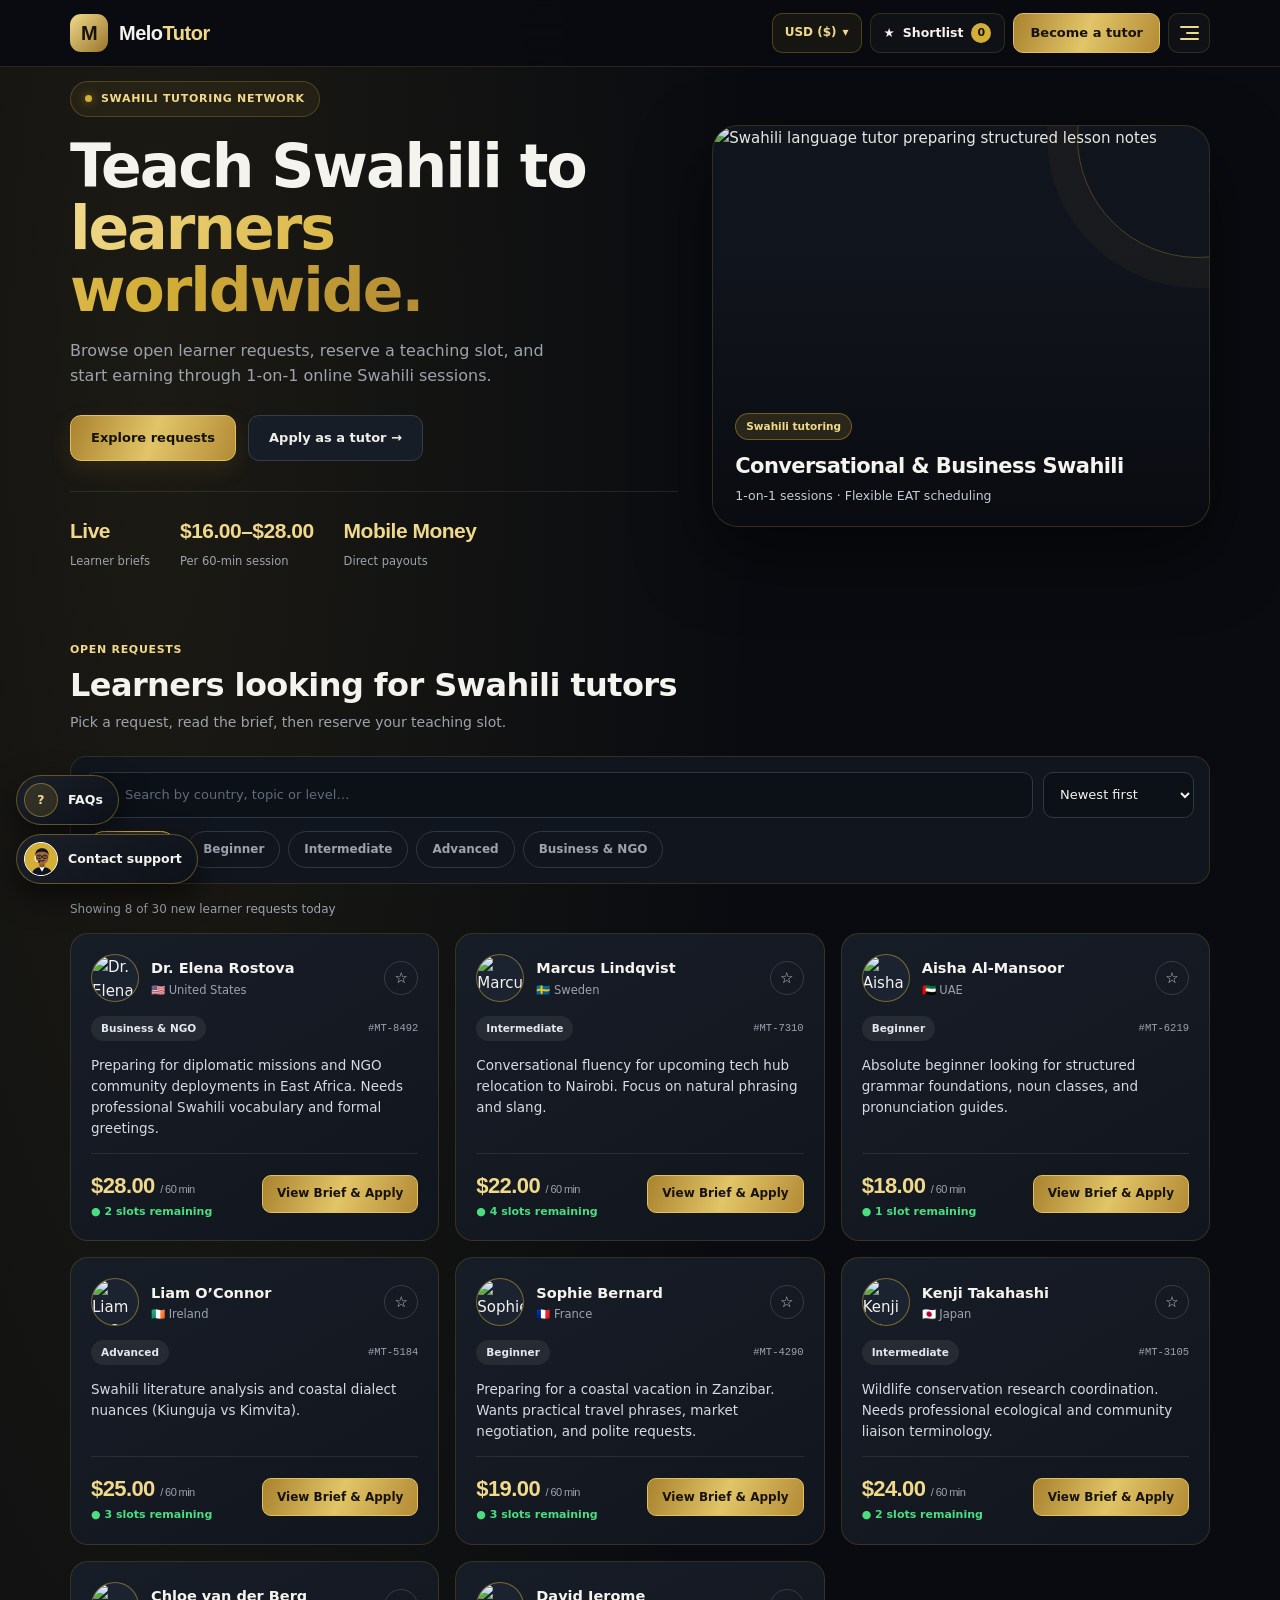
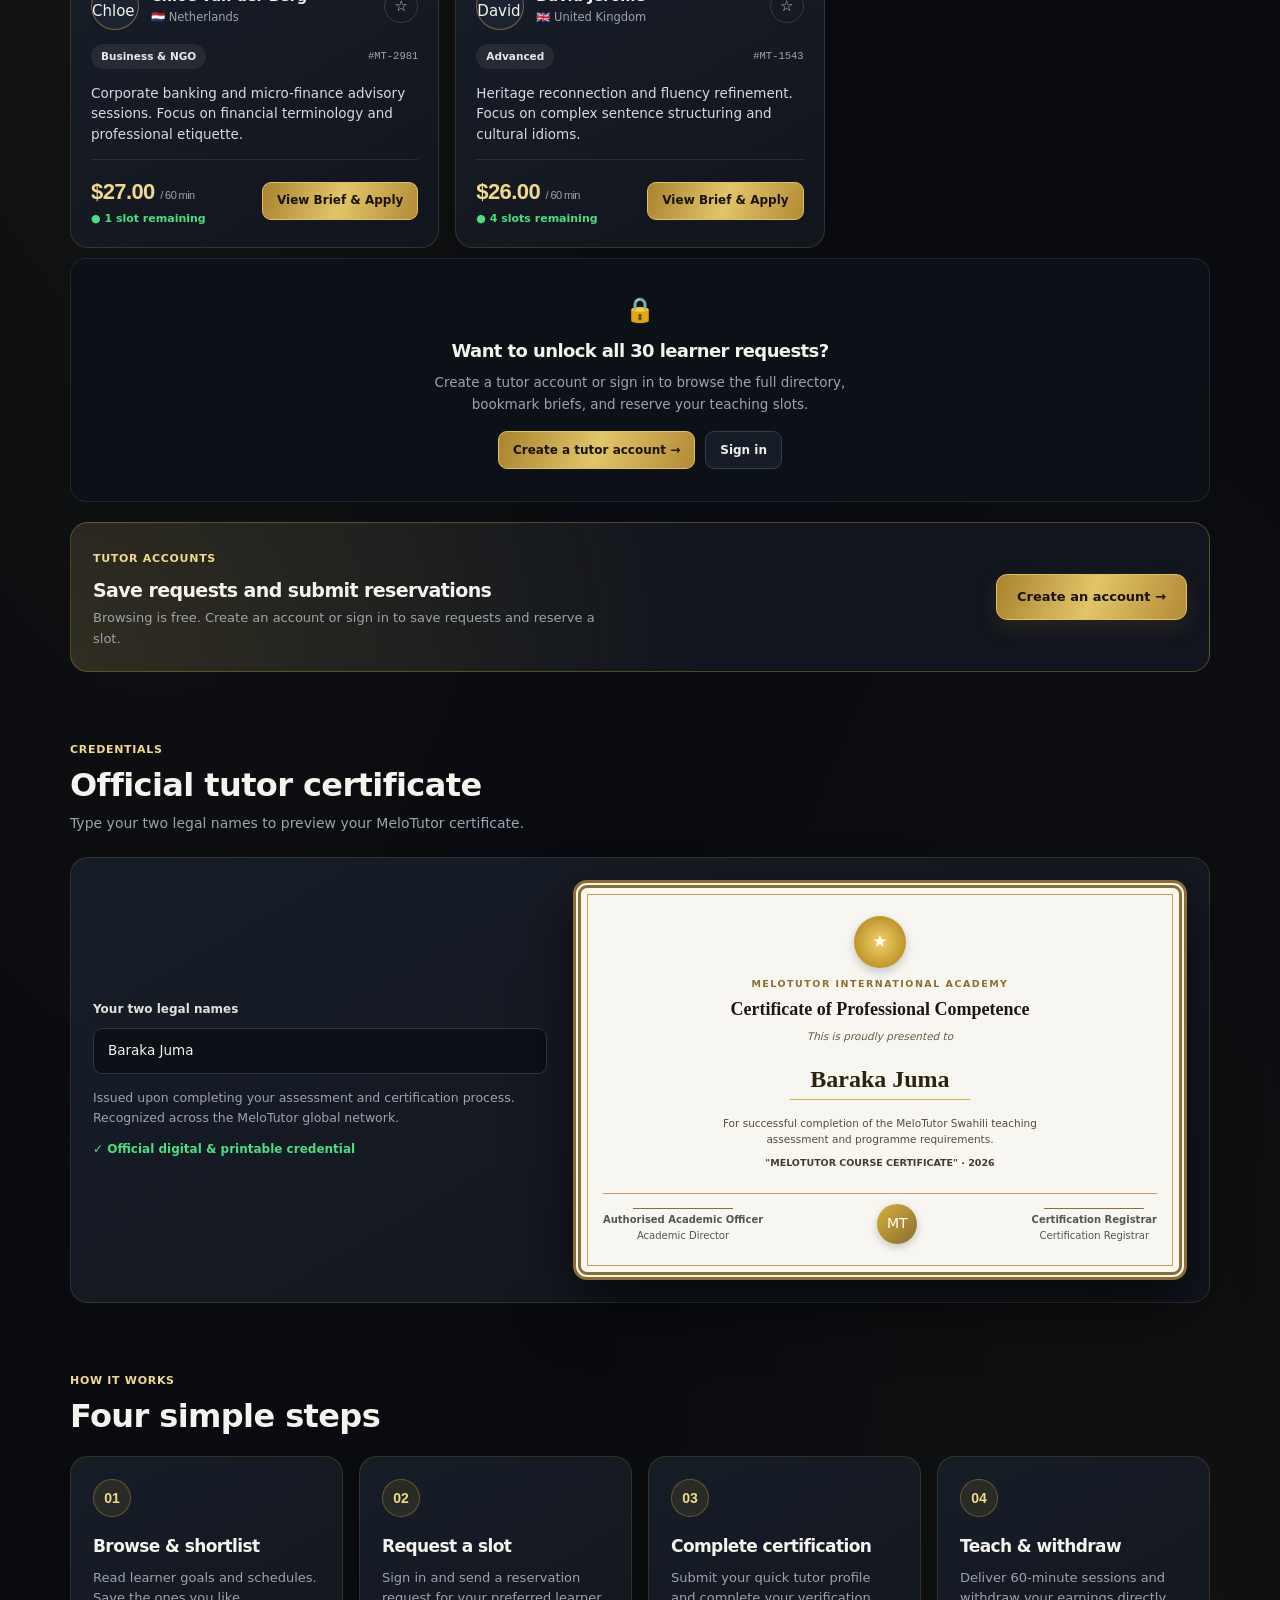
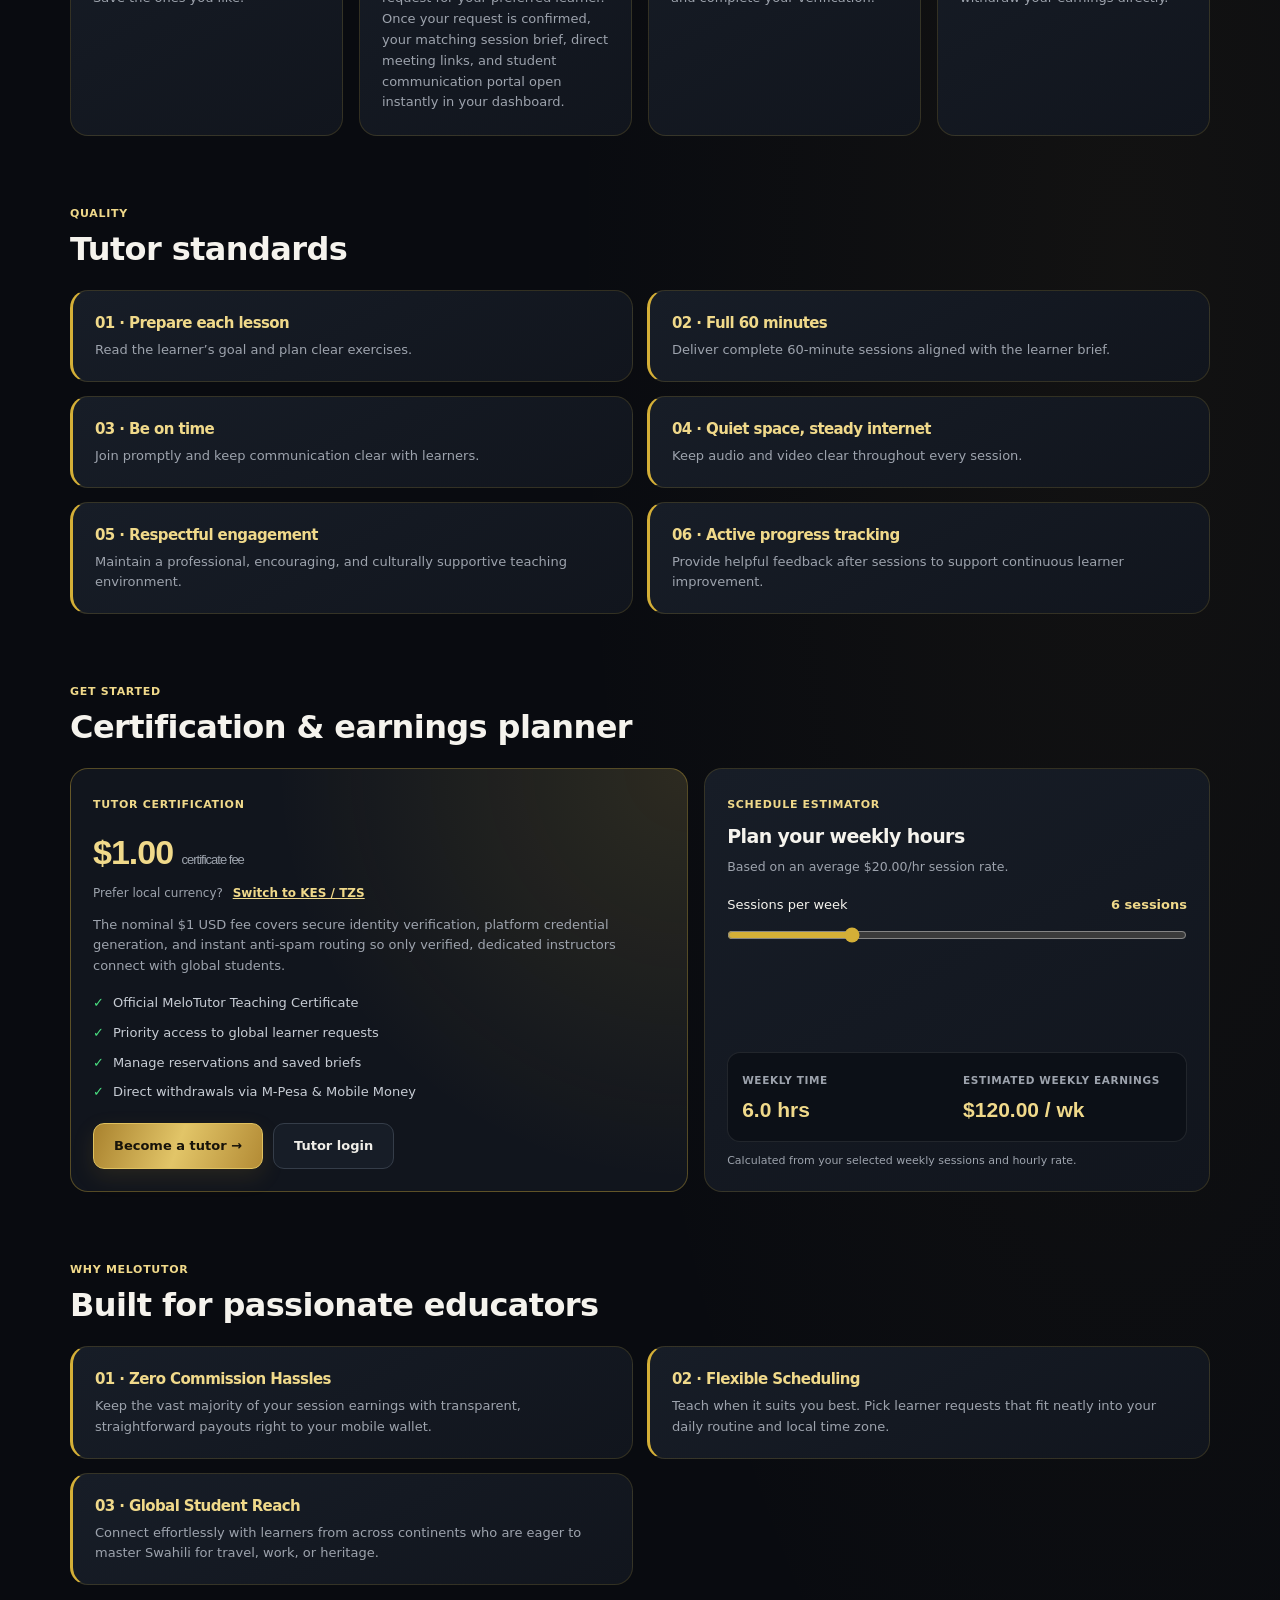
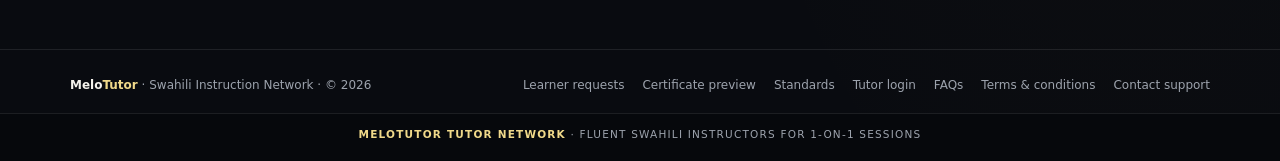
==== commit 1fa4d63b: "Update index.html" ====
--- a/index.html
+++ b/index.html
@@ -11,7 +11,7 @@
 <link rel="preconnect" href="https://fonts.gstatic.com" crossorigin>
 <link href="https://fonts.googleapis.com/css2?family=Inter:wght@400;500;600;700&family=Space+Grotesk:wght@500;600;700&display=swap" rel="stylesheet">
 
-<link rel="stylesheet" href="CSS/style.css">
+<link rel="stylesheet" href="style.css">
 </head>
 <body>
 
@@ -504,7 +504,7 @@
 
 <!-- SCRIPTS -->
 <script src="https://cdn.jsdelivr.net/npm/@supabase/supabase-js@2"></script>
-<script src="js/config.js"></script>
-<script src="js/main.js"></script>
+<script src="config.js"></script>
+<script src="main.js"></script>
 </body>
 </html>
--- a/style.css
+++ b/style.css
@@ -0,0 +1,626 @@
+/* =====================================================
+   MELOTUTOR — MAIN SITE STYLES
+   File: CSS/style.css
+   Dark + gold, matching CSS/auth.css and CSS/dashboard.css
+===================================================== */
+
+:root {
+  --bg: #090b10;
+  --panel: #11151d;
+  --panel2: #171d27;
+  --card: #11151d;
+  --card2: #171d27;
+  --input: #0c1017;
+  --line: rgba(212, 175, 55, 0.17);
+  --line2: rgba(255, 255, 255, 0.09);
+  --gold: #d4af37;
+  --gold2: #f0d98a;
+  --goldd: #98752b;
+  --text: #f5f3ed;
+  --muted: #9da3ad;
+  --muted2: #c7ccd4;
+  --green: #4ade80;
+  --r: 18px;
+}
+
+* { box-sizing: border-box; margin: 0; }
+[hidden] { display: none !important; }
+html { scroll-behavior: smooth; scroll-padding-top: 84px; }
+
+body {
+  min-height: 100vh;
+  overflow-x: hidden;
+  background:
+    radial-gradient(ellipse at 12% 8%, rgba(212,175,55,.09), transparent 38%),
+    radial-gradient(ellipse at 88% 70%, rgba(170,132,47,.06), transparent 35%),
+    var(--bg);
+  color: var(--text);
+  font: 15px/1.6 'Inter', system-ui, -apple-system, 'Segoe UI', sans-serif;
+}
+
+a { color: inherit; text-decoration: none; }
+button, input, select, textarea { font: inherit; color: inherit; }
+button { cursor: pointer; }
+button:disabled { cursor: not-allowed; opacity: .55; }
+img { display: block; width: 100%; height: 100%; object-fit: cover; }
+a:focus-visible, button:focus-visible, input:focus-visible, select:focus-visible,
+textarea:focus-visible, summary:focus-visible, .track:focus-visible {
+  outline: 2px solid var(--gold2);
+  outline-offset: 2px;
+}
+
+.wrap { max-width: 1180px; margin: 0 auto; padding: 0 20px; }
+
+h1, h2, h3, h4 { font-family: 'Space Grotesk', system-ui, sans-serif; letter-spacing: -.6px; }
+
+/* ---------- TOP BAR ---------- */
+
+.top {
+  position: sticky; top: 0; z-index: 30;
+  background: rgba(9, 11, 16, .88);
+  backdrop-filter: blur(16px); -webkit-backdrop-filter: blur(16px);
+  border-bottom: 1px solid var(--line);
+}
+.top-in { display: flex; align-items: center; gap: 12px; height: 66px; }
+
+.brand {
+  display: inline-flex; align-items: center; gap: 11px;
+  font-family: 'Space Grotesk', sans-serif; font-size: 20px; font-weight: 700; letter-spacing: -.5px;
+  flex-shrink: 0;
+}
+.brand .accent { color: var(--gold2); }
+.brand-mark {
+  width: 38px; height: 38px; display: grid; place-items: center;
+  border-radius: 11px;
+  background: linear-gradient(135deg, var(--gold2), var(--goldd));
+  color: #17130a; font-size: 20px; font-weight: 700;
+}
+
+.nav-right { display: flex; align-items: center; gap: 8px; margin-left: auto; }
+
+.top-cta {
+  display: none;
+  min-height: 40px; align-items: center; padding: 0 16px;
+  border: 1px solid #e0c15e; border-radius: 10px;
+  background: linear-gradient(110deg, #a9822e, #e2c568 50%, #b38b35);
+  color: #17130a; font-size: 13px; font-weight: 700;
+}
+.top-cta:hover { background: linear-gradient(110deg, #bd9840, #f0d98a 50%, #c49a42); }
+
+.shortlist-btn {
+  display: inline-flex; align-items: center; gap: 8px;
+  height: 40px; padding: 0 13px;
+  border: 1px solid var(--line); border-radius: 10px;
+  background: rgba(255,255,255,.03);
+  font-size: 12.5px; font-weight: 600;
+  transition: border-color .2s, background .2s;
+}
+.shortlist-btn:hover { border-color: var(--gold); background: rgba(212,175,55,.08); }
+.badge-count {
+  min-width: 20px; height: 20px; padding: 0 6px;
+  display: inline-flex; align-items: center; justify-content: center;
+  border-radius: 99px; background: var(--gold); color: #17130a; font-size: 11px; font-weight: 800;
+}
+
+.menu-toggle {
+  width: 42px; height: 40px;
+  display: grid; place-content: center; gap: 4px;
+  border: 1px solid var(--line); border-radius: 10px;
+  background: rgba(255,255,255,.03);
+  transition: border-color .2s, background .2s;
+}
+.menu-toggle:hover { border-color: var(--gold); background: rgba(212,175,55,.1); }
+.menu-toggle span { display: block; width: 19px; height: 2px; border-radius: 3px; background: var(--gold2); }
+.menu-toggle span:nth-child(2) { width: 13px; margin-left: auto; }
+
+/* currency */
+.currency-dropdown-wrap { position: relative; }
+.currency-trigger {
+  white-space: nowrap;
+  height: 40px; padding: 0 12px;
+  display: inline-flex; align-items: center; gap: 6px;
+  border: 1px solid rgba(212,175,55,.3); border-radius: 10px;
+  background: rgba(212,175,55,.07); color: var(--gold2);
+  font-size: 12px; font-weight: 700;
+}
+.currency-trigger:hover { background: rgba(212,175,55,.14); }
+.currency-menu {
+  position: absolute; right: 0; top: calc(100% + 8px); z-index: 40;
+  width: 200px; overflow: hidden;
+  border: 1px solid var(--line); border-radius: 13px;
+  background: var(--panel2); box-shadow: 0 18px 40px rgba(0,0,0,.6);
+}
+.currency-option {
+  width: 100%; padding: 11px 15px;
+  border: 0; background: none; text-align: left;
+  font-size: 12.5px; font-weight: 600; color: var(--text);
+}
+.currency-option:hover { background: rgba(212,175,55,.12); color: var(--gold2); }
+.currency-option.active { color: var(--gold); font-weight: 800; }
+
+/* ---------- SIDEBAR ---------- */
+
+.site-sidebar-bg {
+  position: fixed; inset: 0; z-index: 70;
+  display: flex; justify-content: flex-end;
+  background: rgba(4, 6, 10, .72);
+  backdrop-filter: blur(6px); -webkit-backdrop-filter: blur(6px);
+}
+.site-sidebar {
+  position: relative; overflow: hidden auto;
+  width: min(410px, 90vw); height: 100%;
+  padding: 26px 24px 24px;
+  display: flex; flex-direction: column;
+  border-left: 1px solid var(--line);
+  background:
+    radial-gradient(circle at 12% 96%, rgba(212,175,55,.2), transparent 42%),
+    linear-gradient(150deg, #1a1f29, #0b0e14);
+  box-shadow: -24px 0 70px rgba(0,0,0,.55);
+  animation: slideIn .28s ease;
+}
+@keyframes slideIn { from { transform: translateX(40px); opacity: 0; } to { transform: none; opacity: 1; } }
+.site-sidebar::after {
+  content: ""; position: absolute; right: -170px; bottom: -150px;
+  width: 340px; height: 340px; border-radius: 50%;
+  border: 1px solid rgba(212,175,55,.18);
+  box-shadow: 0 0 0 38px rgba(212,175,55,.025), 0 0 0 76px rgba(212,175,55,.02);
+  pointer-events: none;
+}
+.site-sidebar > * { position: relative; z-index: 1; }
+
+.sidebar-head { display: flex; align-items: center; justify-content: space-between; }
+.sidebar-brand { font-family: 'Space Grotesk', sans-serif; font-size: 21px; font-weight: 700; letter-spacing: -.5px; }
+.sidebar-brand span { color: var(--gold2); }
+.sidebar-close {
+  width: 38px; height: 38px; border-radius: 50%;
+  border: 1px solid var(--line); background: rgba(255,255,255,.04); font-size: 15px;
+}
+.sidebar-close:hover { border-color: var(--gold); color: var(--gold2); }
+
+.sidebar-intro { padding: 30px 0 22px; }
+.sidebar-intro h3 { margin-top: 12px; font-size: 25px; line-height: 1.15; letter-spacing: -.9px; }
+.sidebar-intro p { display: none; }
+
+.sidebar-links { display: grid; gap: 7px; }
+.sidebar-links a, .sidebar-links button {
+  width: 100%; padding: 12px 14px;
+  display: flex; align-items: center; gap: 13px;
+  border: 1px solid transparent; border-radius: 13px;
+  background: rgba(255,255,255,.025);
+  color: var(--muted2); font-size: 14px; font-weight: 600; text-align: left;
+  transition: transform .2s, border-color .2s, background .2s, color .2s;
+}
+.sidebar-links a:hover, .sidebar-links button:hover {
+  transform: translateX(4px);
+  border-color: rgba(212,175,55,.35); background: rgba(212,175,55,.09); color: var(--gold2);
+}
+.side-icon {
+  width: 32px; height: 32px; flex-shrink: 0;
+  display: grid; place-items: center;
+  border: 1px solid rgba(212,175,55,.28); border-radius: 10px;
+  background: rgba(212,175,55,.1); color: var(--gold2); font-size: 14px;
+}
+
+.sidebar-bottom { margin-top: auto; padding-top: 22px; border-top: 1px solid var(--line2); display: grid; gap: 10px; }
+.sidebar-bottom p { color: var(--muted); font-size: 12px; }
+.sidebar-apply { width: 100%; }
+
+/* ---------- BUTTONS ---------- */
+
+.btn {
+  min-height: 46px; padding: 0 20px;
+  display: inline-flex; align-items: center; justify-content: center; gap: 9px;
+  border: 1px solid #e0c15e; border-radius: 11px;
+  background: linear-gradient(110deg, #a9822e, #e2c568 50%, #b38b35);
+  color: #17130a; font-size: 13px; font-weight: 700; white-space: nowrap;
+  box-shadow: 0 8px 22px rgba(174,135,44,.14);
+  transition: transform .2s, background .2s, border-color .2s;
+}
+.btn:hover:not(:disabled) { transform: translateY(-1px); background: linear-gradient(110deg, #bd9840, #f0d98a 50%, #c49a42); }
+.btn.sm { min-height: 38px; padding: 0 14px; font-size: 12px; border-radius: 9px; box-shadow: none; }
+.btn.ghost { border-color: #353d49; background: var(--panel2); color: #f0eee8; box-shadow: none; }
+.btn.ghost:hover:not(:disabled) { border-color: var(--goldd); background: #202734; }
+.btn.subtle { border-color: rgba(74,222,128,.35); background: rgba(74,222,128,.1); color: #86efac; }
+
+/* ---------- SECTIONS ---------- */
+
+main { padding: 30px 0 80px; }
+section { margin-bottom: 64px; }
+
+.eyebrow, .pill {
+  display: inline-flex; align-items: center; gap: 9px;
+  color: var(--gold2); font-size: 11px; font-weight: 600; letter-spacing: .7px; text-transform: uppercase;
+}
+.pill {
+  padding: 8px 14px;
+  border: 1px solid rgba(212,175,55,.25); border-radius: 30px;
+  background: rgba(212,175,55,.07);
+}
+.pill i {
+  width: 7px; height: 7px; border-radius: 50%;
+  background: var(--gold); box-shadow: 0 0 10px rgba(212,175,55,.6);
+}
+
+h1 { font-size: clamp(34px, 5.4vw, 60px); line-height: 1.04; letter-spacing: -2px; margin: 18px 0 16px; }
+h1 em {
+  font-style: normal;
+  background: linear-gradient(110deg, var(--gold2), var(--gold) 55%, #b38b35);
+  -webkit-background-clip: text; background-clip: text; color: transparent;
+}
+h2 { font-size: clamp(24px, 3.4vw, 32px); line-height: 1.12; margin-top: 8px; }
+.sub { color: var(--muted); font-size: 14px; max-width: 560px; margin-top: 8px; }
+
+.sec-head { display: flex; justify-content: space-between; align-items: flex-end; gap: 16px; flex-wrap: wrap; margin-bottom: 22px; }
+
+.card {
+  padding: 22px;
+  border: 1px solid var(--line); border-radius: var(--r);
+  background: linear-gradient(150deg, var(--card2), var(--card));
+}
+.label { color: var(--muted); font-size: 10.5px; font-weight: 600; letter-spacing: .6px; text-transform: uppercase; }
+.tag {
+  display: inline-block; padding: 4px 10px; border-radius: 99px;
+  background: rgba(255,255,255,.07); color: #e2e8f0; font-size: 10.5px; font-weight: 600; white-space: nowrap;
+}
+
+/* ---------- HERO ---------- */
+
+.hero-grid { display: grid; grid-template-columns: 1.1fr .9fr; gap: 34px; align-items: center; padding-top: 14px; }
+.hero-grid .sub { font-size: 16px; max-width: 480px; }
+.hero-actions { display: flex; gap: 12px; flex-wrap: wrap; margin-top: 26px; }
+.proof-row {
+  display: grid; grid-template-columns: repeat(3, auto); gap: 30px; justify-content: start;
+  margin-top: 30px; padding-top: 22px; border-top: 1px solid var(--line2);
+}
+.proof-row strong { display: block; font-family: 'Space Grotesk', sans-serif; font-size: 21px; color: var(--gold2); letter-spacing: -.5px; }
+.proof-row span { color: var(--muted); font-size: 11.5px; }
+
+.hero-card {
+  position: relative; overflow: hidden;
+  border: 1px solid var(--line); border-radius: 26px;
+  background: var(--panel); box-shadow: 0 28px 70px rgba(0,0,0,.5);
+}
+.hero-card::after {
+  content: ""; position: absolute; right: -110px; top: -110px; z-index: 2;
+  width: 240px; height: 240px; border-radius: 50%;
+  border: 1px solid rgba(212,175,55,.3); box-shadow: 0 0 0 30px rgba(212,175,55,.04);
+  pointer-events: none;
+}
+.hero-img { position: relative; height: 400px; }
+.hero-img::before {
+  content: ""; position: absolute; inset: 0; z-index: 1;
+  background: linear-gradient(180deg, rgba(9,11,16,.05) 30%, rgba(9,11,16,.95) 100%);
+}
+.hero-overlay { position: absolute; left: 22px; right: 22px; bottom: 20px; z-index: 3; }
+.hero-overlay .tag { margin-bottom: 10px; border: 1px solid rgba(212,175,55,.4); background: rgba(212,175,55,.15); color: var(--gold2); }
+.hero-overlay h3 { font-size: 21px; margin-bottom: 3px; }
+.hero-overlay p { color: var(--muted2); font-size: 12.5px; }
+
+/* ---------- SEARCH & FILTERS ---------- */
+
+.toolbar {
+  display: grid; gap: 13px; padding: 15px; margin-bottom: 16px;
+  border: 1px solid var(--line); border-radius: 16px; background: var(--panel);
+}
+.toolbar-top { display: flex; gap: 10px; flex-wrap: wrap; }
+.search-box { position: relative; flex: 1; min-width: 220px; }
+.search-box input, .sort-select {
+  height: 46px; border: 1px solid #303744; border-radius: 10px;
+  background: var(--input); color: var(--text); font-size: 13px; outline: none;
+}
+.search-box input { width: 100%; padding: 0 14px 0 38px; }
+.sort-select { padding: 0 12px; }
+.search-box input:focus, .sort-select:focus { border-color: var(--gold); box-shadow: 0 0 0 3px rgba(212,175,55,.09); }
+.search-box input::placeholder { color: #626b79; }
+.search-ico { position: absolute; left: 14px; top: 50%; transform: translateY(-50%); color: var(--muted); pointer-events: none; }
+
+.filters { display: flex; gap: 8px; overflow-x: auto; scrollbar-width: none; }
+.filters::-webkit-scrollbar { display: none; }
+.fchip {
+  padding: 8px 15px; border: 1px solid #303744; border-radius: 99px;
+  background: transparent; color: var(--muted); font-size: 12px; font-weight: 600; white-space: nowrap;
+  transition: all .2s;
+}
+.fchip:hover { border-color: rgba(212,175,55,.5); color: var(--gold2); }
+.fchip.on { border-color: var(--gold); background: rgba(212,175,55,.15); color: var(--gold2); font-weight: 700; }
+
+.status-bar { display: flex; justify-content: space-between; align-items: center; gap: 12px; margin-bottom: 14px; color: var(--muted); font-size: 12px; }
+
+/* ---------- LEARNER CARDS ---------- */
+
+.learner-grid { display: grid; grid-template-columns: repeat(3, minmax(0, 1fr)); gap: 16px; }
+.learner {
+  display: flex; flex-direction: column; gap: 14px; padding: 20px;
+  transition: border-color .25s, transform .25s, box-shadow .25s;
+}
+.learner:hover { border-color: rgba(212,175,55,.5); transform: translateY(-3px); box-shadow: 0 18px 40px rgba(0,0,0,.4); }
+.l-top { display: flex; align-items: center; gap: 12px; }
+.av-img {
+  width: 48px; height: 48px; flex-shrink: 0; overflow: hidden; border-radius: 50%;
+  border: 1.5px solid rgba(212,175,55,.5); background: #1b2230;
+}
+.av-fallback { display: grid; place-items: center; height: 100%; color: var(--gold2); font-weight: 700; font-size: 14px; }
+.l-id { flex: 1; min-width: 0; }
+.l-id strong { display: block; font-size: 14.5px; white-space: nowrap; overflow: hidden; text-overflow: ellipsis; }
+.l-id small { display: block; color: var(--muted); font-size: 11.5px; }
+.save-btn {
+  width: 34px; height: 34px; flex-shrink: 0; display: grid; place-items: center;
+  border: 1px solid #353d49; border-radius: 50%; background: transparent; color: var(--muted2); transition: all .2s;
+}
+.save-btn:hover { border-color: var(--gold); color: var(--gold2); }
+.save-btn.saved { border-color: var(--gold); background: rgba(212,175,55,.18); color: var(--gold2); }
+.tag-row { display: flex; align-items: center; justify-content: space-between; gap: 8px; }
+.code-tag { font-family: ui-monospace, Menlo, monospace; font-size: 10.5px; color: var(--muted); }
+.goal { color: #d6dae1; font-size: 13.5px; line-height: 1.55; }
+.chips { display: flex; gap: 6px; flex-wrap: wrap; }
+.chip {
+  padding: 4px 10px; border: 1px solid var(--line2); border-radius: 99px;
+  background: rgba(255,255,255,.04); color: var(--muted2); font-size: 11px;
+}
+.l-pay { display: flex; align-items: center; justify-content: space-between; gap: 10px; margin-top: auto; padding-top: 14px; border-top: 1px solid var(--line2); }
+.amount { font-family: 'Space Grotesk', sans-serif; font-size: 22px; font-weight: 700; letter-spacing: -.6px; color: var(--gold2); }
+.amount small { color: var(--muted); font-family: 'Inter', sans-serif; font-size: 11px; font-weight: 500; }
+.slots-left { color: var(--green); font-size: 11px; font-weight: 600; }
+.empty { padding: 34px 20px; text-align: center; color: var(--muted); font-size: 13px; }
+
+.expand-banner {
+  margin-top: 20px; display: flex; align-items: center; justify-content: space-between; gap: 18px; flex-wrap: wrap;
+  border-color: rgba(212,175,55,.32);
+  background: radial-gradient(circle at 0% 100%, rgba(212,175,55,.16), transparent 55%), var(--panel);
+}
+.expand-banner h3 { margin: 6px 0 2px; font-size: 19px; }
+.expand-banner p { color: var(--muted); font-size: 13px; max-width: 520px; }
+
+/* ---------- HOW IT WORKS / STANDARDS ---------- */
+
+.steps-grid { display: grid; grid-template-columns: repeat(4, minmax(0, 1fr)); gap: 16px; }
+.step-card { padding: 22px; }
+.step-num {
+  width: 38px; height: 38px; margin-bottom: 16px; display: grid; place-items: center;
+  border: 1px solid rgba(212,175,55,.35); border-radius: 50%;
+  background: rgba(212,175,55,.1); color: var(--gold2); font-family: 'Space Grotesk', sans-serif; font-size: 14px; font-weight: 700;
+}
+.step-card h3 { margin-bottom: 7px; font-size: 17px; }
+.step-card p { color: var(--muted); font-size: 13px; }
+
+.standards-grid { display: grid; grid-template-columns: repeat(2, minmax(0, 1fr)); gap: 14px; }
+.std-card { padding: 20px 22px; border-left: 3px solid var(--gold); }
+.std-card h3 { margin-bottom: 5px; color: var(--gold2); font-size: 15px; }
+.std-card p { color: var(--muted); font-size: 13px; }
+
+/* ---------- CERTIFICATE PREVIEW ---------- */
+
+.cert-section-grid { display: grid; grid-template-columns: .85fr 1.15fr; gap: 26px; align-items: center; }
+.field { display: grid; gap: 8px; margin-bottom: 14px; }
+.field label { color: #e3e1db; font-size: 12px; font-weight: 600; }
+.field input, .field select, .field textarea {
+  width: 100%; min-height: 46px; padding: 11px 14px;
+  border: 1px solid #303744; border-radius: 9px;
+  background: var(--input); color: var(--text); font-size: 13.5px; outline: none;
+}
+.field textarea { resize: vertical; }
+.field input:focus, .field select:focus, .field textarea:focus { border-color: var(--gold); box-shadow: 0 0 0 3px rgba(212,175,55,.09); }
+.field input::placeholder, .field textarea::placeholder { color: #626b79; }
+
+.cert-preview-frame {
+  position: relative; padding: 28px 22px; text-align: center;
+  border: 8px double #8c6d33; border-radius: 14px;
+  background: #f8f6f0; color: #1c1c1c; box-shadow: 0 26px 60px rgba(0,0,0,.6);
+}
+.cert-preview-frame::before { content: ""; position: absolute; inset: 6px; border: 1px solid #c5a059; pointer-events: none; }
+.cert-badge-top {
+  width: 52px; height: 52px; margin: 0 auto 8px; display: grid; place-items: center;
+  border-radius: 50%; background: radial-gradient(circle, #f3d068 0%, #aa7c11 100%);
+  color: #fff; font-size: 17px; font-weight: 900; box-shadow: 0 4px 10px rgba(0,0,0,.2);
+}
+.cert-recipient-slot {
+  display: inline-block; margin: 8px 0; padding: 0 20px;
+  border-bottom: 1px solid #d4af37; color: #2c220f; font-family: Georgia, serif; font-size: 24px; font-weight: 800;
+}
+.cert-sig-row {
+  display: flex; justify-content: space-between; align-items: flex-end;
+  margin-top: 22px; padding-top: 10px; border-top: 1px solid #c5a059; color: #555; font-size: 10px;
+}
+.cert-sig-line { width: 100px; margin: 0 auto 3px; border-top: 1px solid #8c6d33; }
+.cert-sample-flag {
+  display: inline-block; margin-top: 8px; padding: 2px 8px;
+  border: 1px solid #9b2c2c; border-radius: 4px; color: #9b2c2c; font-size: 9px; font-weight: 800; letter-spacing: 1.4px;
+}
+
+/* ---------- ONBOARDING & PLANNER ---------- */
+
+.onboard-grid { display: grid; grid-template-columns: 1.1fr .9fr; gap: 16px; }
+.fee-box { border-color: rgba(212,175,55,.35); background: radial-gradient(circle at 100% 0%, rgba(212,175,55,.14), transparent 55%), var(--panel); }
+.fee-price { margin: 10px 0 4px; font-family: 'Space Grotesk', sans-serif; font-size: 34px; font-weight: 700; letter-spacing: -1px; color: var(--gold2); }
+.fee-hint { display: block; margin-top: 4px; color: var(--muted); font-size: 12px; }
+.fee-hint button { border: 0; background: none; color: var(--gold2); font-weight: 700; text-decoration: underline; }
+.fee-list { display: grid; gap: 9px; margin: 16px 0 20px; color: var(--muted2); font-size: 13px; }
+.fee-list div { display: flex; align-items: flex-start; gap: 9px; }
+.fee-list span { color: var(--green); font-weight: 800; }
+.planner-box { display: flex; flex-direction: column; justify-content: space-between; gap: 18px; }
+.range-wrap { margin: 18px 0; }
+.range-head { display: flex; justify-content: space-between; gap: 10px; margin-bottom: 10px; font-size: 13px; }
+input[type="range"] { width: 100%; accent-color: var(--gold); }
+.est-grid { display: grid; grid-template-columns: 1fr 1fr; gap: 12px; padding: 14px; border: 1px solid var(--line2); border-radius: 13px; background: var(--input); }
+.est-grid strong { display: block; margin-top: 2px; font-family: 'Space Grotesk', sans-serif; font-size: 21px; color: var(--gold2); }
+
+/* ---------- FOOTER ---------- */
+
+footer { padding: 26px 0 18px; border-top: 1px solid var(--line2); color: var(--muted); font-size: 12px; }
+.foot-in { display: flex; justify-content: space-between; align-items: center; gap: 16px; flex-wrap: wrap; }
+.foot-links { display: flex; gap: 18px; flex-wrap: wrap; }
+.foot-links a, .foot-links button { padding: 0; border: 0; background: none; color: inherit; font: inherit; }
+.foot-links a:hover, .foot-links button:hover { color: var(--gold2); }
+.bottom-strip {
+  padding: 12px 14px 18px; text-align: center;
+  border-top: 1px solid var(--line2); background: #06080c;
+  color: var(--muted); font-size: 10.5px; letter-spacing: 1.2px; text-transform: uppercase;
+}
+.bottom-strip strong { color: var(--gold2); }
+
+/* ---------- FLOATING SUPPORT ---------- */
+
+.float-dock { position: fixed; left: 16px; bottom: 16px; z-index: 45; display: flex; flex-direction: column; align-items: flex-start; gap: 9px; }
+.bubble-btn {
+  display: inline-flex; align-items: center; gap: 10px; padding: 7px 15px 7px 7px;
+  border: 1px solid rgba(212,175,55,.4); border-radius: 999px;
+  background: linear-gradient(145deg, #1a1f29, #0d1118);
+  font-size: 12.5px; font-weight: 600; box-shadow: 0 12px 30px rgba(0,0,0,.55);
+  transition: transform .2s, border-color .2s;
+}
+.bubble-btn:hover { transform: translateY(-2px); border-color: var(--gold); }
+.cartoon-av { width: 34px; height: 34px; display: grid; place-items: center; overflow: hidden; border: 1.5px solid #fff; border-radius: 50%; background: var(--gold); flex-shrink: 0; }
+.faq-icon-av { width: 34px; height: 34px; display: grid; place-items: center; border: 1px solid rgba(212,175,55,.45); border-radius: 50%; background: rgba(212,175,55,.14); color: var(--gold2); font-weight: 800; flex-shrink: 0; }
+.support-popover { width: 260px; padding: 15px; margin-bottom: 4px; border: 1px solid rgba(212,175,55,.4); border-radius: 16px; background: linear-gradient(155deg, #1a1f29, #0d1118); box-shadow: 0 18px 45px rgba(0,0,0,.65); }
+.support-popover h4 { margin-bottom: 3px; color: var(--gold2); font-size: 14px; }
+.support-popover p { margin-bottom: 11px; color: var(--muted); font-size: 11.5px; }
+.sup-choice {
+  display: flex; align-items: center; gap: 10px; margin-bottom: 7px; padding: 10px 12px;
+  border: 1px solid var(--line2); border-radius: 11px; background: rgba(255,255,255,.04);
+  font-size: 12.5px; font-weight: 600; transition: all .2s;
+}
+.sup-choice:last-child { margin-bottom: 0; }
+.sup-choice:hover { border-color: var(--gold); background: rgba(212,175,55,.1); color: var(--gold2); }
+
+/* ---------- MODALS ---------- */
+
+.backdrop { position: fixed; inset: 0; z-index: 60; display: grid; place-items: center; padding: 14px; background: rgba(4,6,10,.82); backdrop-filter: blur(7px); }
+.modal {
+  position: relative; width: 100%; max-width: 560px; max-height: 90vh; overflow-y: auto; padding: 24px;
+  border: 1px solid rgba(212,175,55,.32); border-radius: 22px;
+  background: radial-gradient(circle at 0% 0%, rgba(212,175,55,.1), transparent 45%), var(--panel);
+  box-shadow: 0 30px 80px rgba(0,0,0,.65);
+}
+.m-head { display: flex; justify-content: space-between; align-items: flex-start; gap: 12px; margin-bottom: 16px; }
+.m-close {
+  width: 34px; height: 34px; flex-shrink: 0; display: grid; place-items: center;
+  border: 1px solid var(--line); border-radius: 50%; background: rgba(255,255,255,.05); color: var(--muted2); font-size: 15px;
+}
+.m-close:hover { border-color: var(--gold); color: var(--gold2); }
+.m-tabs { display: flex; gap: 16px; margin-bottom: 18px; padding-bottom: 10px; border-bottom: 1px solid var(--line2); }
+.m-tab { padding: 0 0 4px; border: 0; background: none; color: var(--muted); font-size: 11.5px; font-weight: 700; letter-spacing: .7px; text-transform: uppercase; }
+.m-tab.on { color: var(--gold2); border-bottom: 2px solid var(--gold); }
+.m-learner { display: flex; align-items: center; gap: 12px; margin-bottom: 16px; padding: 13px; border: 1px solid var(--line2); border-radius: 13px; background: var(--input); }
+.m-list { display: grid; gap: 8px; margin: 10px 0 16px; padding: 0; color: var(--muted2); font-size: 13px; }
+.m-list li { display: flex; gap: 9px; list-style: none; }
+.m-list li::before { content: "✓"; color: var(--green); font-weight: 800; }
+.row2 { display: grid; grid-template-columns: 1fr 1fr; gap: 12px; }
+.handoff-box { margin: 14px 0; padding: 16px; border: 1px solid rgba(212,175,55,.38); border-radius: 14px; background: rgba(212,175,55,.08); }
+.handoff-box h4 { margin-bottom: 6px; color: var(--gold2); font-size: 15px; }
+.handoff-box p { margin-bottom: 12px; font-size: 12.5px; line-height: 1.6; }
+
+details.acc { margin-bottom: 10px; overflow: hidden; border: 1px solid var(--line2); border-radius: 13px; background: var(--input); }
+details.acc summary { display: flex; justify-content: space-between; align-items: center; gap: 12px; padding: 14px 16px; list-style: none; font-size: 13px; font-weight: 600; cursor: pointer; }
+details.acc summary::-webkit-details-marker { display: none; }
+details.acc summary::after { content: "+"; color: var(--gold2); font-size: 18px; }
+details.acc[open] summary::after { content: "−"; }
+details.acc .acc-body { padding: 12px 16px 15px; border-top: 1px solid var(--line2); color: var(--muted2); font-size: 12.5px; line-height: 1.65; }
+.terms-doc { display: grid; gap: 15px; color: var(--muted2); font-size: 13px; line-height: 1.65; }
+.terms-doc h4 { margin-bottom: 3px; color: var(--gold2); font-size: 14px; }
+
+/* ---------- SHORTLIST DRAWER ---------- */
+
+.drawer-bg { position: fixed; inset: 0; z-index: 60; display: flex; justify-content: flex-end; background: rgba(4,6,10,.78); backdrop-filter: blur(5px); }
+.drawer { width: 100%; max-width: 410px; height: 100%; padding: 22px; display: flex; flex-direction: column; border-left: 1px solid var(--line); background: var(--panel); }
+.drawer-list { flex: 1; overflow-y: auto; display: grid; gap: 10px; align-content: start; margin: 16px 0; }
+.d-item { display: flex; align-items: center; gap: 10px; padding: 11px; border: 1px solid var(--line2); border-radius: 13px; background: var(--input); }
+
+/* ---------- NUDGE & TOAST ---------- */
+
+.nudge {
+  position: fixed; right: 16px; bottom: 16px; z-index: 40; max-width: 340px; padding: 17px;
+  border: 1px solid rgba(212,175,55,.45); border-radius: 16px;
+  background: linear-gradient(155deg, #1a1f29, #0d1118); box-shadow: 0 20px 50px rgba(0,0,0,.6);
+  transform: translateY(130%); opacity: 0; transition: all .3s ease;
+}
+.nudge.show { transform: none; opacity: 1; }
+.nudge-close { position: absolute; top: 10px; right: 10px; width: 26px; height: 26px; border: 0; border-radius: 50%; background: rgba(255,255,255,.07); color: var(--muted2); font-size: 12px; }
+.toast {
+  position: fixed; top: 78px; left: 50%; z-index: 80; padding: 11px 20px;
+  border: 1px solid var(--gold); border-radius: 99px; background: var(--panel2);
+  font-size: 12.5px; font-weight: 600; box-shadow: 0 14px 34px rgba(0,0,0,.55);
+  transform: translate(-50%, -140%); opacity: 0; transition: all .25s;
+}
+.toast.show { transform: translate(-50%, 0); opacity: 1; }
+
+/* ---------- RESPONSIVE ---------- */
+
+@media (min-width: 720px) { .top-cta { display: inline-flex; } }
+
+@media (max-width: 980px) {
+  .hero-grid, .cert-section-grid, .onboard-grid { grid-template-columns: 1fr; }
+  .hero-img { height: 320px; }
+  .steps-grid { grid-template-columns: repeat(2, minmax(0, 1fr)); }
+  .learner-grid { grid-template-columns: repeat(2, minmax(0, 1fr)); }
+  section { margin-bottom: 52px; }
+}
+
+@media (max-width: 620px) {
+  .wrap { padding: 0 14px; }
+  .shortlist-label { display: none; }
+  .learner-grid, .steps-grid, .standards-grid, .row2 { grid-template-columns: 1fr; }
+  .proof-row { grid-template-columns: repeat(3, auto); gap: 18px; }
+  .proof-row strong { font-size: 17px; }
+  .hero-img { height: 260px; }
+  .card { padding: 18px; }
+  main { padding-top: 22px; }
+  section { margin-bottom: 44px; }
+
+  /* top bar */
+  .top-in { gap: 8px; height: 62px; }
+  .brand { font-size: 18px; gap: 9px; }
+  .brand-mark { width: 34px; height: 34px; font-size: 18px; }
+  .currency-trigger { padding: 0 9px; font-size: 11px; white-space: nowrap; }
+  .shortlist-btn { padding: 0 10px; }
+
+  /* search */
+  .sort-select { width: 100%; }
+  .toolbar { padding: 12px; }
+
+  /* floating help buttons: small round icons so they never cover content */
+  .float-dock { left: 12px; bottom: 12px; gap: 8px; }
+  .bubble-btn { width: 46px; height: 46px; padding: 0; justify-content: center; border-radius: 50%; }
+  .bubble-btn > span:last-child { display: none; }
+  .support-popover { width: min(280px, calc(100vw - 24px)); }
+  .bottom-strip { padding-bottom: 76px; }
+
+  /* notices */
+  .nudge { left: 12px; right: 12px; max-width: none; bottom: 72px; }
+  .toast { width: max-content; max-width: calc(100vw - 28px); text-align: center; border-radius: 14px; top: 72px; }
+
+  /* certificate */
+  .cert-preview-frame { padding: 22px 12px; border-width: 6px; }
+  .cert-recipient-slot { font-size: 21px; padding: 0 10px; }
+  .cert-sig-row { gap: 6px; font-size: 9px; }
+  .cert-sig-row > div { flex: 1; min-width: 0; }
+  .cert-sig-row > div:nth-child(2) { flex: 0 0 38px; }
+  .cert-sig-line { width: 74px; }
+
+  /* modals and drawer */
+  .backdrop { padding: 10px; }
+  .modal { padding: 20px 16px; border-radius: 18px; }
+  .drawer { max-width: 100%; padding: 18px 16px; }
+  .m-head h2 { font-size: 20px; }
+
+  /* sidebar */
+  .site-sidebar { width: min(380px, 92vw); padding: 22px 18px 20px; }
+  .sidebar-intro { padding: 22px 0 16px; }
+  .sidebar-intro h3 { font-size: 22px; }
+  .sidebar-links { gap: 6px; }
+  .sidebar-links a, .sidebar-links button { padding: 10px 12px; }
+}
+
+@media (max-width: 380px) {
+  .brand-mark { width: 30px; height: 30px; font-size: 16px; }
+  .brand { font-size: 16px; }
+  .top-in { gap: 6px; }
+  .currency-trigger { font-size: 10px; padding: 0 7px; }
+  .menu-toggle { width: 38px; }
+  .proof-row { gap: 12px; }
+  .proof-row strong { font-size: 15px; }
+  h1 { font-size: 32px; }
+}
+
+@media (prefers-reduced-motion: reduce) {
+  *, *::before, *::after { animation: none !important; transition: none !important; scroll-behavior: auto !important; }
+}
